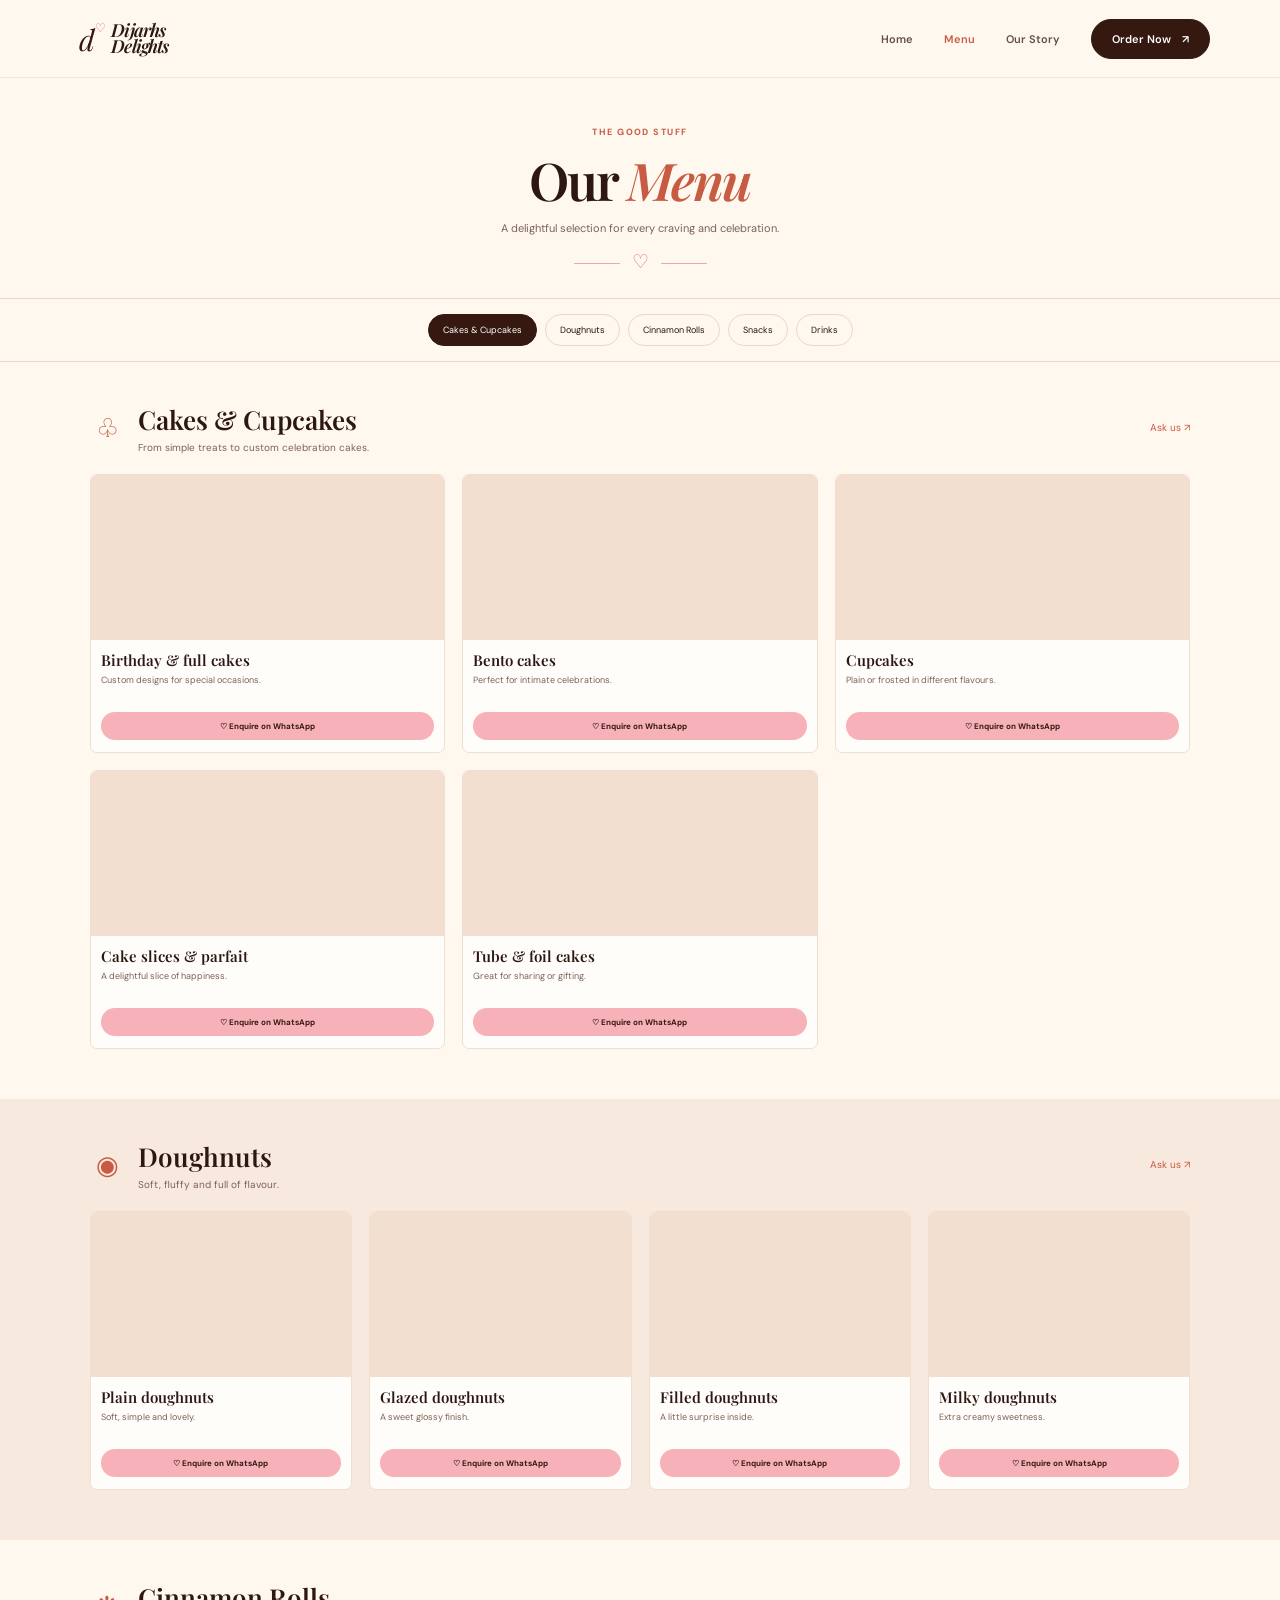
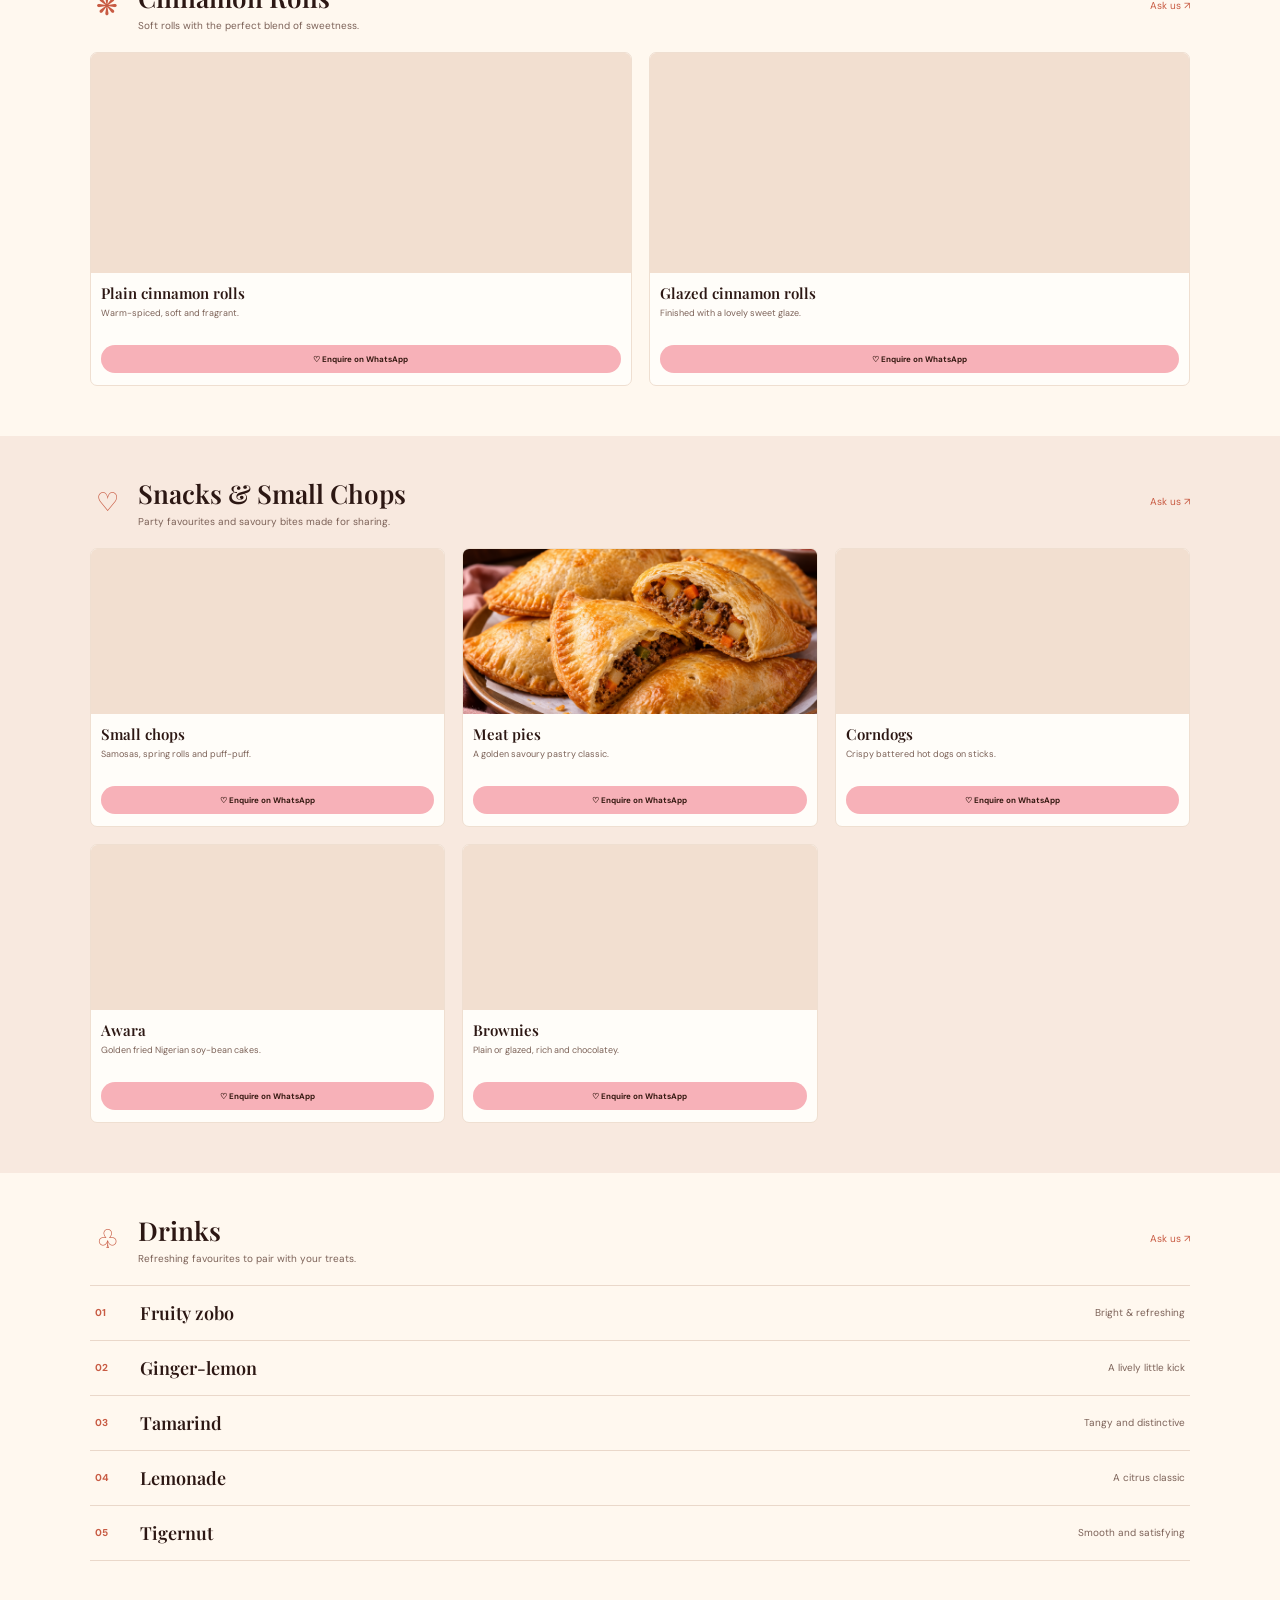
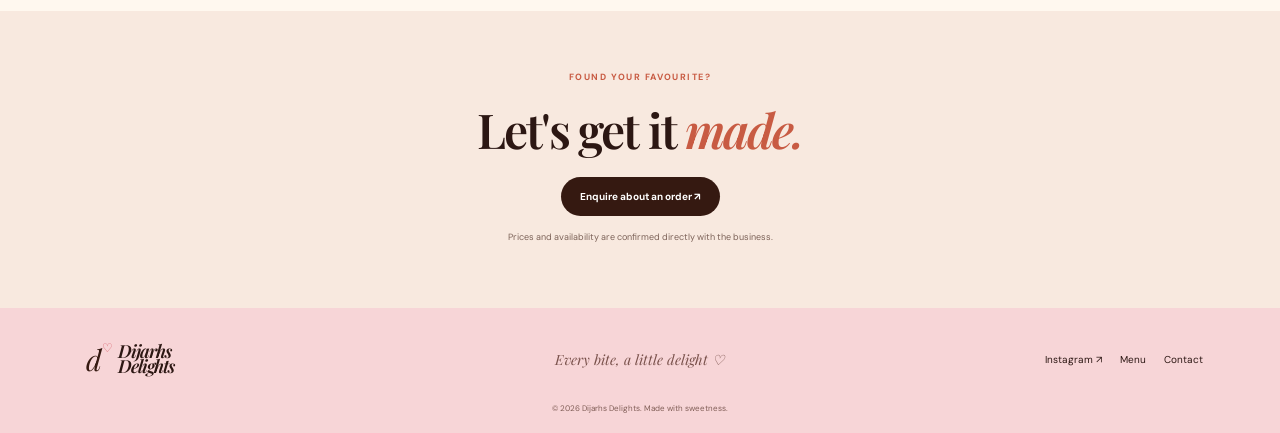
==== menu.html @ 24a091eb "Add files via upload" ====
<!doctype html><html lang="en"><head><title>Our Menu — Dijarhs Delights</title><meta charset="utf-8"><meta name="viewport" content="width=device-width,initial-scale=1">
<meta name="theme-color" content="#2c1713">
<meta name="description" content="Cakes, doughnuts, cinnamon rolls, small chops and refreshing drinks from Dijarhs Delights. Made for your little celebrations and everyday cravings.">
<link rel="preconnect" href="https://fonts.googleapis.com"><link rel="preconnect" href="https://fonts.gstatic.com" crossorigin>
<link href="https://fonts.googleapis.com/css2?family=DM+Sans:wght@400;500;600;700&family=Playfair+Display:ital,wght@0,600;0,700;1,600;1,700&family=Allura&display=swap" rel="stylesheet">
<link rel="stylesheet" href="styles.css"></head><body data-current="menu">
<header class="site-header">
<a class="brand" href="index.html" aria-label="Dijarhs Delights home"><span class="brand-icon">d<span>♡</span></span><span class="brand-name">Dijarhs<br><i>Delights</i></span></a>
<button class="menu-toggle" aria-label="Toggle navigation" aria-expanded="false">☰</button>
<nav class="nav"><a href="index.html" data-page="home">Home</a><a href="menu.html" data-page="menu">Menu</a><a href="story.html" data-page="story">Our Story</a><a class="nav-cta" href="https://wa.me/2347037272326?text=Hi%20Dijarhs%20Delights%21%20I%20would%20like%20to%20place%20an%20order.%20Please%20share%20the%20menu%20and%20prices." target="_blank" rel="noreferrer">Order Now <span>↗</span></a></nav>
</header><main><section class="page-intro"><p class="eyebrow dark">THE GOOD STUFF</p><h1>Our <em>Menu</em></h1><p>A delightful selection for every craving and celebration.</p><span class="heart-rule">♡</span></section>
<nav class="category-nav"><a class="selected" href="#cakes">Cakes & Cupcakes</a><a href="#doughnuts">Doughnuts</a><a href="#rolls">Cinnamon Rolls</a><a href="#snacks">Snacks</a><a href="#drinks">Drinks</a></nav>
<section class="menu-section section"><div class="menu-title"><span class="menu-icon">♧</span><div><h2 id="cakes">Cakes & Cupcakes</h2><p>From simple treats to custom celebration cakes.</p></div><a href="story.html#contact">Ask us ↗</a></div><div class="menu-grid">
<article class="menu-card"><div class="menu-img" style="background-image:url('https://images.unsplash.com/photo-1578985545062-69928b1d9587?auto=format&fit=crop&w=900&q=85')"></div><h3>Birthday & full cakes</h3><p>Custom designs for special occasions.</p><a class="mini-order" href="https://wa.me/2347037272326?text=Hi%20Dijarhs%20Delights%21%20I%27d%20like%20to%20enquire%20about%20Birthday%20%26%20full%20cakes.%20Please%20share%20the%20available%20options%20and%20prices." target="_blank" rel="noreferrer">♡ Enquire on WhatsApp</a></article><article class="menu-card"><div class="menu-img" style="background-image:url('https://images.unsplash.com/photo-1535141192574-5d4897c12636?auto=format&fit=crop&w=900&q=85')"></div><h3>Bento cakes</h3><p>Perfect for intimate celebrations.</p><a class="mini-order" href="https://wa.me/2347037272326?text=Hi%20Dijarhs%20Delights%21%20I%27d%20like%20to%20enquire%20about%20Bento%20cakes.%20Please%20share%20the%20available%20options%20and%20prices." target="_blank" rel="noreferrer">♡ Enquire on WhatsApp</a></article><article class="menu-card"><div class="menu-img" style="background-image:url('https://images.unsplash.com/photo-1486427944299-d1955d23e34d?auto=format&fit=crop&w=900&q=85')"></div><h3>Cupcakes</h3><p>Plain or frosted in different flavours.</p><a class="mini-order" href="https://wa.me/2347037272326?text=Hi%20Dijarhs%20Delights%21%20I%27d%20like%20to%20enquire%20about%20Cupcakes.%20Please%20share%20the%20available%20options%20and%20prices." target="_blank" rel="noreferrer">♡ Enquire on WhatsApp</a></article><article class="menu-card"><div class="menu-img" style="background-image:url('https://images.unsplash.com/photo-1488477181946-6428a0291777?auto=format&fit=crop&w=900&q=85')"></div><h3>Cake slices & parfait</h3><p>A delightful slice of happiness.</p><a class="mini-order" href="https://wa.me/2347037272326?text=Hi%20Dijarhs%20Delights%21%20I%27d%20like%20to%20enquire%20about%20Cake%20slices%20%26%20parfait.%20Please%20share%20the%20available%20options%20and%20prices." target="_blank" rel="noreferrer">♡ Enquire on WhatsApp</a></article><article class="menu-card"><div class="menu-img" style="background-image:url('https://images.unsplash.com/photo-1578985545062-69928b1d9587?auto=format&fit=crop&w=900&q=85')"></div><h3>Tube & foil cakes</h3><p>Great for sharing or gifting.</p><a class="mini-order" href="https://wa.me/2347037272326?text=Hi%20Dijarhs%20Delights%21%20I%27d%20like%20to%20enquire%20about%20Tube%20%26%20foil%20cakes.%20Please%20share%20the%20available%20options%20and%20prices." target="_blank" rel="noreferrer">♡ Enquire on WhatsApp</a></article>
</div></section>
<section class="menu-section section tinted" id="doughnuts"><div class="menu-title"><span class="menu-icon">◉</span><div><h2>Doughnuts</h2><p>Soft, fluffy and full of flavour.</p></div><a href="story.html#contact">Ask us ↗</a></div><div class="menu-grid four">
<article class="menu-card"><div class="menu-img" style="background-image:url('https://images.unsplash.com/photo-1551024506-0bc0e1e8d1b6?auto=format&fit=crop&w=900&q=85')"></div><h3>Plain doughnuts</h3><p>Soft, simple and lovely.</p><a class="mini-order" href="https://wa.me/2347037272326?text=Hi%20Dijarhs%20Delights%21%20I%27d%20like%20to%20enquire%20about%20Plain%20doughnuts.%20Please%20share%20the%20available%20options%20and%20prices." target="_blank" rel="noreferrer">♡ Enquire on WhatsApp</a></article><article class="menu-card"><div class="menu-img" style="background-image:url('https://images.unsplash.com/photo-1551024506-0bc0e1e8d1b6?auto=format&fit=crop&w=900&q=85')"></div><h3>Glazed doughnuts</h3><p>A sweet glossy finish.</p><a class="mini-order" href="https://wa.me/2347037272326?text=Hi%20Dijarhs%20Delights%21%20I%27d%20like%20to%20enquire%20about%20Glazed%20doughnuts.%20Please%20share%20the%20available%20options%20and%20prices." target="_blank" rel="noreferrer">♡ Enquire on WhatsApp</a></article><article class="menu-card"><div class="menu-img" style="background-image:url('https://images.unsplash.com/photo-1551024506-0bc0e1e8d1b6?auto=format&fit=crop&w=900&q=85')"></div><h3>Filled doughnuts</h3><p>A little surprise inside.</p><a class="mini-order" href="https://wa.me/2347037272326?text=Hi%20Dijarhs%20Delights%21%20I%27d%20like%20to%20enquire%20about%20Filled%20doughnuts.%20Please%20share%20the%20available%20options%20and%20prices." target="_blank" rel="noreferrer">♡ Enquire on WhatsApp</a></article><article class="menu-card"><div class="menu-img" style="background-image:url('https://images.unsplash.com/photo-1551024506-0bc0e1e8d1b6?auto=format&fit=crop&w=900&q=85')"></div><h3>Milky doughnuts</h3><p>Extra creamy sweetness.</p><a class="mini-order" href="https://wa.me/2347037272326?text=Hi%20Dijarhs%20Delights%21%20I%27d%20like%20to%20enquire%20about%20Milky%20doughnuts.%20Please%20share%20the%20available%20options%20and%20prices." target="_blank" rel="noreferrer">♡ Enquire on WhatsApp</a></article>
</div></section>
<section class="menu-section section" id="rolls"><div class="menu-title"><span class="menu-icon">❋</span><div><h2>Cinnamon Rolls</h2><p>Soft rolls with the perfect blend of sweetness.</p></div><a href="story.html#contact">Ask us ↗</a></div><div class="menu-grid two">
<article class="menu-card"><div class="menu-img wide" style="background-image:url('https://images.unsplash.com/photo-1509365465985-25d11c17e812?auto=format&fit=crop&w=900&q=85')"></div><h3>Plain cinnamon rolls</h3><p>Warm-spiced, soft and fragrant.</p><a class="mini-order" href="https://wa.me/2347037272326?text=Hi%20Dijarhs%20Delights%21%20I%27d%20like%20to%20enquire%20about%20Plain%20cinnamon%20rolls.%20Please%20share%20the%20available%20options%20and%20prices." target="_blank" rel="noreferrer">♡ Enquire on WhatsApp</a></article><article class="menu-card"><div class="menu-img wide" style="background-image:url('https://images.unsplash.com/photo-1509365465985-25d11c17e812?auto=format&fit=crop&w=900&q=85')"></div><h3>Glazed cinnamon rolls</h3><p>Finished with a lovely sweet glaze.</p><a class="mini-order" href="https://wa.me/2347037272326?text=Hi%20Dijarhs%20Delights%21%20I%27d%20like%20to%20enquire%20about%20Glazed%20cinnamon%20rolls.%20Please%20share%20the%20available%20options%20and%20prices." target="_blank" rel="noreferrer">♡ Enquire on WhatsApp</a></article>
</div></section>
<section class="menu-section section tinted" id="snacks"><div class="menu-title"><span class="menu-icon">♡</span><div><h2>Snacks & Small Chops</h2><p>Party favourites and savoury bites made for sharing.</p></div><a href="story.html#contact">Ask us ↗</a></div><div class="menu-grid">
<article class="menu-card"><div class="menu-img" style="background-image:url('https://images.unsplash.com/photo-1601050690597-df0568f70950?auto=format&fit=crop&w=900&q=85')"></div><h3>Small chops</h3><p>Samosas, spring rolls and puff-puff.</p><a class="mini-order" href="https://wa.me/2347037272326?text=Hi%20Dijarhs%20Delights%21%20I%27d%20like%20to%20enquire%20about%20Small%20chops.%20Please%20share%20the%20available%20options%20and%20prices." target="_blank" rel="noreferrer">♡ Enquire on WhatsApp</a></article><article class="menu-card"><div class="menu-img meat-pie-img" role="img" aria-label="Golden Nigerian-style meat pies with flaky pastry and savoury filling"></div><h3>Meat pies</h3><p>A golden savoury pastry classic.</p><a class="mini-order" href="https://wa.me/2347037272326?text=Hi%20Dijarhs%20Delights%21%20I%27d%20like%20to%20enquire%20about%20Meat%20pies.%20Please%20share%20the%20available%20options%20and%20prices." target="_blank" rel="noreferrer">♡ Enquire on WhatsApp</a></article><article class="menu-card"><div class="menu-img" style="background-image:url('https://thumb.wikimedia.org/wikipedia/commons/thumb/b/b9/Korean_corn_dog_on_stick.jpg/1280px-Korean_corn_dog_on_stick.jpg')"></div><h3>Corndogs</h3><p>Crispy battered hot dogs on sticks.</p><a class="mini-order" href="https://wa.me/2347037272326?text=Hi%20Dijarhs%20Delights%21%20I%27d%20like%20to%20enquire%20about%20Corndogs.%20Please%20share%20the%20available%20options%20and%20prices." target="_blank" rel="noreferrer">♡ Enquire on WhatsApp</a></article><article class="menu-card"><div class="menu-img" style="background-image:url('https://upload.wikimedia.org/wikipedia/commons/b/b5/Awara_%28Soybeans_Cake%29.jpg')"></div><h3>Awara</h3><p>Golden fried Nigerian soy-bean cakes.</p><a class="mini-order" href="https://wa.me/2347037272326?text=Hi%20Dijarhs%20Delights%21%20I%27d%20like%20to%20enquire%20about%20Awara.%20Please%20share%20the%20available%20options%20and%20prices." target="_blank" rel="noreferrer">♡ Enquire on WhatsApp</a></article><article class="menu-card"><div class="menu-img" style="background-image:url('https://images.unsplash.com/photo-1606313564200-e75d5e30476c?auto=format&fit=crop&w=900&q=85')"></div><h3>Brownies</h3><p>Plain or glazed, rich and chocolatey.</p><a class="mini-order" href="https://wa.me/2347037272326?text=Hi%20Dijarhs%20Delights%21%20I%27d%20like%20to%20enquire%20about%20Brownies.%20Please%20share%20the%20available%20options%20and%20prices." target="_blank" rel="noreferrer">♡ Enquire on WhatsApp</a></article>
</div></section>
<section class="menu-section section" id="drinks"><div class="menu-title"><span class="menu-icon">♧</span><div><h2>Drinks</h2><p>Refreshing favourites to pair with your treats.</p></div><a href="story.html#contact">Ask us ↗</a></div><div class="drink-menu"><div><b>01</b><strong>Fruity zobo</strong><span>Bright & refreshing</span></div><div><b>02</b><strong>Ginger-lemon</strong><span>A lively little kick</span></div><div><b>03</b><strong>Tamarind</strong><span>Tangy and distinctive</span></div><div><b>04</b><strong>Lemonade</strong><span>A citrus classic</span></div><div><b>05</b><strong>Tigernut</strong><span>Smooth and satisfying</span></div></div></section>
<section class="bottom-cta tinted"><p class="eyebrow dark">FOUND YOUR FAVOURITE?</p><h2>Let's get it <em>made.</em></h2><a class="button button-dark" href="https://wa.me/2347037272326?text=Hi%20Dijarhs%20Delights%21%20I%20would%20like%20to%20enquire%20about%20placing%20an%20order." target="_blank" rel="noreferrer">Enquire about an order ↗</a><small>Prices and availability are confirmed directly with the business.</small></section></main><footer class="footer">
<a class="brand" href="index.html"><span class="brand-icon">d<span>♡</span></span><span class="brand-name">Dijarhs<br><i>Delights</i></span></a>
<p>Every bite, a little delight ♡</p>
<div class="footer-links"><a href="https://www.instagram.com/dijarhs_delights/" target="_blank" rel="noreferrer">Instagram ↗</a><a href="menu.html">Menu</a><a href="story.html#contact">Contact</a></div>
<small>© <span data-year></span> Dijarhs Delights. Made with sweetness.</small>
</footer><script src="script.js"></script></body></html>
---- styles.css ----
:root{--cream:#fff8ef;--paper:#fffdf9;--ink:#2c1713;--brown:#351911;--pink:#f2a5b2;--rose:#f9d9d8;--orange:#c85b43;--line:#ead8ca;--muted:#7c6258;--serif:"Playfair Display",Georgia,serif;--sans:"DM Sans",Arial,sans-serif;--script:"Allura",cursive}
*{box-sizing:border-box}html{scroll-behavior:smooth;scroll-padding-top:95px}body{margin:0;background:var(--cream);color:var(--ink);font-family:var(--sans);-webkit-font-smoothing:antialiased}a{color:inherit;text-decoration:none}button{font:inherit}.site-header{height:78px;padding:0 5.5%;display:flex;align-items:center;justify-content:space-between;background:rgba(255,248,239,.96);border-bottom:1px solid rgba(53,25,17,.08);position:sticky;top:0;z-index:30;backdrop-filter:blur(14px)}.brand{display:flex;align-items:center;gap:7px}.brand-icon{width:34px;height:38px;display:grid;place-items:center;font:italic 29px var(--serif);position:relative;color:var(--brown)}.brand-icon span{position:absolute;font:12px var(--sans);color:#d75e69;right:-2px;top:0}.brand-name{font:italic 600 18px/.85 var(--serif);letter-spacing:-.05em}.brand-name i{font-weight:600}.nav{display:flex;align-items:center;gap:31px;font-size:11px;font-weight:600}.nav>a:not(.nav-cta){opacity:.75}.nav>a.active,.nav>a:hover{opacity:1;color:var(--orange)}.nav-cta{border:1px solid var(--brown);background:var(--brown);color:white;border-radius:28px;padding:12px 20px}.nav-cta span{padding-left:8px}.menu-toggle{display:none;border:0;background:none;font-size:22px;color:var(--brown)}
.hero{background:var(--brown);color:var(--cream);min-height:550px;display:grid;grid-template-columns:.86fr 1.14fr;overflow:hidden;padding:65px 7% 55px;position:relative}.hero:before{content:"";position:absolute;inset:0;background:radial-gradient(ellipse at 80% 55%,rgba(202,107,64,.23),transparent 55%),linear-gradient(90deg,rgba(29,13,10,.3),transparent 80%);pointer-events:none}.hero-copy{position:relative;z-index:2;align-self:center}.eyebrow{font-size:9px;font-weight:700;letter-spacing:.16em;margin:0 0 20px}.eyebrow b{color:var(--pink);padding:0 5px}.hero h1{font:600 clamp(53px,6vw,78px)/.98 var(--serif);letter-spacing:-.055em;margin:0 0 20px}.hero h1 em{font:normal clamp(63px,7vw,92px)/.9 var(--script);color:var(--pink);letter-spacing:-.02em}.hero-intro{max-width:340px;font-size:12px;line-height:1.8;color:#f0ded3}.hero-actions{display:flex;flex-wrap:wrap;gap:10px;margin-top:24px}.button{display:inline-flex;align-items:center;justify-content:center;gap:10px;border-radius:28px;padding:13px 19px;font-size:10px;font-weight:700;transition:transform .2s,filter .2s}.button:hover{transform:translateY(-2px);filter:brightness(1.04)}.button-pink{background:var(--pink);color:var(--brown)}.button-outline{border:1px solid rgba(255,248,239,.75);color:var(--cream)}.button-dark{background:var(--brown);color:white}.hero-doodle{margin-top:30px;color:var(--pink);font-size:25px;letter-spacing:18px}.hero-doodle span{font-size:18px}.hero-visual{position:relative;min-height:440px;align-self:stretch}.hero-photo{position:absolute;inset:-12px -3% -20px 0;background-image:linear-gradient(0deg,rgba(30,13,9,.12),transparent 35%),url("https://images.unsplash.com/photo-1578985545062-69928b1d9587?auto=format&fit=crop&w=1400&q=88");background-position:center;background-size:cover;border-radius:48% 48% 5px 5px;box-shadow:0 15px 45px #1a0c09aa}.photo-note{position:absolute;bottom:7px;right:2%;font-size:9px;letter-spacing:.14em;background:var(--cream);color:var(--brown);padding:12px 16px;transform:rotate(-3deg)}.photo-note b{color:var(--orange)}.hero-spark{position:absolute;right:1%;top:5%;font-size:45px;color:var(--pink)}
.promise{display:grid;grid-template-columns:repeat(4,1fr);gap:15px;padding:27px 7%;background:#fffaf3;border-bottom:1px solid var(--line)}.promise div{display:flex;flex-direction:column;align-items:center;gap:8px;text-align:center}.promise span{font-size:24px;color:var(--orange)}.promise strong{font-size:9px;font-weight:600}
.section{padding:75px 7%}.section-heading{text-align:center;margin-bottom:28px}.eyebrow.dark{color:var(--orange)}.section-heading h2,.page-intro h1,.bottom-cta h2{font:600 clamp(34px,4vw,48px)/1.1 var(--serif);letter-spacing:-.04em;margin:0 0 9px}.section-heading h2 em,.page-intro h1 em,.bottom-cta h2 em{color:var(--orange)}.section-heading>p:not(.eyebrow),.page-intro>p:not(.eyebrow){font-size:11px;color:var(--muted);line-height:1.7}.heart-rule{display:block;color:#e46c7c;font-size:19px;margin-top:10px;position:relative}.heart-rule:before,.heart-rule:after{content:"";display:inline-block;width:46px;height:1px;background:var(--pink);vertical-align:middle;margin:0 12px}.signature-grid{display:grid;grid-template-columns:repeat(5,minmax(0,1fr));gap:13px}.signature-card{background:#fffdf8;border:1px solid #efdfd1;border-radius:7px;overflow:hidden;text-align:center;padding-bottom:15px;transition:transform .2s,box-shadow .2s}.signature-card:hover{transform:translateY(-4px);box-shadow:0 10px 25px #59352a13}.product-img{height:160px;background-size:cover;background-position:center}.signature-card h3{font:600 16px var(--serif);margin:12px 7px 5px}.signature-card p{font-size:10px;color:var(--muted);line-height:1.55;margin:0 10px}.centered-button{display:flex;width:max-content;margin:28px auto 0}.memory-band{background:var(--brown);color:var(--cream);text-align:center;padding:47px 20px;position:relative;overflow:hidden}.memory-band:before,.memory-band:after{content:"♡   ✧   ♡";position:absolute;color:#6f4837;font-size:35px;letter-spacing:14px;top:50%;transform:translateY(-50%)}.memory-band:before{left:-5px}.memory-band:after{right:-5px}.memory-band p{font:italic 26px/1.35 var(--serif);margin:0}.memory-band p em{color:var(--pink)}.band-doodle{display:none}.band-small{display:block;font-size:8px;letter-spacing:.2em;color:var(--pink);margin-top:18px}.bottom-cta{text-align:center;padding:60px 20px 65px}.bottom-cta .button{margin-top:12px}.bottom-cta small{display:block;color:var(--muted);font-size:9px;margin-top:15px}.tinted{background:#f8e9df}.footer{background:#f7d5d7;padding:28px 6% 20px;display:grid;grid-template-columns:1fr 1fr 1fr;align-items:center;gap:15px}.footer>p{text-align:center;font:italic 14px var(--serif);color:#79514b}.footer-links{display:flex;justify-content:flex-end;gap:18px;font-size:10px}.footer small{grid-column:1/-1;text-align:center;font-size:8px;color:#805e57;margin-top:5px}
.page-intro{text-align:center;padding:48px 20px 24px}.page-intro h1{font-size:52px}.page-intro .eyebrow{margin-bottom:13px}.category-nav{display:flex;justify-content:center;flex-wrap:wrap;gap:8px;padding:15px 5%;position:sticky;top:78px;z-index:15;background:rgba(255,248,239,.96);border-top:1px solid var(--line);border-bottom:1px solid var(--line)}.category-nav a{border:1px solid var(--line);border-radius:25px;padding:9px 14px;font-size:9px}.category-nav a:hover,.category-nav a.selected{background:var(--brown);border-color:var(--brown);color:white}.menu-section{padding-top:40px;padding-bottom:50px}.menu-title{display:flex;align-items:center;gap:13px;margin-bottom:20px}.menu-icon{font-size:26px;color:var(--orange);width:35px;text-align:center}.menu-title h2{font:600 26px var(--serif);margin:0 0 4px;scroll-margin-top:160px}.menu-title p{font-size:10px;color:var(--muted);margin:0}.menu-title>a{margin-left:auto;font-size:10px;color:var(--orange);white-space:nowrap}.menu-grid{display:grid;grid-template-columns:repeat(3,minmax(0,1fr));gap:17px}.menu-grid.four{grid-template-columns:repeat(4,minmax(0,1fr))}.menu-grid.two{grid-template-columns:repeat(2,minmax(0,1fr))}.menu-card{min-width:0;background:#fffdf9;border:1px solid #efdfd1;border-radius:7px;overflow:hidden;padding-bottom:12px}.menu-img{height:165px;background-size:cover;background-position:center;background-color:#f2dfd0}.menu-img.wide{height:220px}.menu-card h3{font:600 15px var(--serif);margin:10px 10px 4px}.menu-card p{font-size:9px;line-height:1.5;color:var(--muted);margin:0 10px 10px;min-height:28px}.mini-order{display:block;width:calc(100% - 20px);margin:0 10px;background:#f7b1b8;color:var(--brown);border-radius:18px;text-align:center;padding:9px 4px;font-size:8px;font-weight:700}.drink-menu{border-top:1px solid var(--line)}.drink-menu>div{display:grid;grid-template-columns:45px 1fr 1fr;align-items:center;padding:15px 5px;border-bottom:1px solid var(--line)}.drink-menu b{font-size:10px;color:var(--orange)}.drink-menu strong{font:600 18px var(--serif)}.drink-menu span{text-align:right;font-size:10px;color:var(--muted)}
.story-hero{display:grid;grid-template-columns:1fr .8fr;align-items:center;gap:8%;padding-top:55px;padding-bottom:45px}.story-copy h1{font:600 clamp(48px,5vw,64px)/1 var(--serif);margin:0 0 12px;letter-spacing:-.05em}.story-copy h1 em{color:var(--orange)}.story-sub{font:italic 14px var(--serif);color:var(--orange);margin:0 0 5px}.story-copy>p:not(.eyebrow):not(.story-sub):not(.draft-note){font-size:11px;line-height:1.9;color:var(--muted);max-width:480px}.story-copy .heart-rule{margin:8px 0}.draft-note{background:#f8e9df;color:#75584d;padding:10px;font-size:9px;line-height:1.6}.story-photo{height:350px;background-size:cover;background-position:center;border-radius:48% 48% 5px 5px;transform:rotate(2deg);border:7px solid #fffaf4;box-shadow:0 10px 35px #4b25151a}.story-quote{margin:0 8% 50px;background:#f9dedd;border-radius:18px;text-align:center;padding:27px 10%;position:relative}.story-quote p{font:italic 19px/1.6 var(--serif);margin:0 auto;max-width:690px}.story-quote span{display:block;color:#df6978;margin-top:10px}.contact-section{background:var(--brown);color:var(--cream);padding-top:55px;padding-bottom:50px}.contact-heading{text-align:center;max-width:500px;margin:0 auto 30px}.contact-heading h2{font:600 42px/1.05 var(--serif);margin:0 0 13px}.contact-heading h2 em{color:var(--pink)}.contact-heading>p:not(.eyebrow){font-size:11px;line-height:1.7;color:#e4cec1}.contact-cards{display:grid;grid-template-columns:repeat(3,1fr);gap:12px}.contact-cards article{background:#fffaf3;color:var(--brown);border-radius:9px;padding:22px 15px 18px;text-align:center}.contact-icon{display:grid;place-items:center;margin:0 auto 9px;width:39px;height:39px;border-radius:50%;background:#d9f2d9;color:#159b4c;font-size:25px}.contact-icon.instagram{background:#f8d6e7;color:#bd337b}.contact-cards h3{font:600 15px var(--serif);margin:0 0 7px}.contact-cards p{font-size:9px;line-height:1.6;color:var(--muted);min-height:29px}.contact-cards a{display:block;background:#f7b1b8;border-radius:20px;padding:10px;font-size:9px;font-weight:700;margin-top:13px}.contact-note{display:block;text-align:center;color:#cbb2a5;font-size:8px;margin-top:15px}.faq{max-width:850px;margin:auto}.faq details{border:1px solid var(--line);border-radius:6px;margin:8px 0;padding:14px 16px;background:#fffaf4}.faq summary{cursor:pointer;list-style:none;font-size:10px;font-weight:600}.faq summary::-webkit-details-marker{display:none}.faq summary:after{content:"⌄";float:right;color:var(--orange);font-size:15px}.faq details[open] summary:after{content:"⌃"}.faq details p{font-size:10px;line-height:1.7;color:var(--muted);margin-bottom:0}
@media(max-width:850px){.site-header{height:70px;padding:0 5%}.menu-toggle{display:block}.nav{display:none;position:absolute;top:69px;left:0;right:0;background:var(--cream);padding:12px 5% 20px;flex-direction:column;align-items:stretch;gap:0;border-bottom:1px solid var(--line)}.nav.open{display:flex}.nav a{padding:13px 0}.nav .nav-cta{text-align:center;padding:13px;margin-top:5px}.hero{grid-template-columns:1fr;padding:42px 7% 32px}.hero-copy{max-width:600px}.hero h1{font-size:70px}.hero-visual{min-height:400px;margin:20px 4% 0}.hero-photo{inset:0 3% 0 3%}.promise{padding:22px 5%;gap:8px}.promise strong{font-size:8px}.signature-grid{grid-template-columns:repeat(3,minmax(0,1fr))}.product-img{height:150px}.section{padding:58px 6%}.category-nav{top:70px;justify-content:flex-start;flex-wrap:nowrap;overflow-x:auto}.category-nav a{white-space:nowrap}.menu-grid,.menu-grid.four{grid-template-columns:repeat(2,minmax(0,1fr))}.menu-img{height:210px}.menu-title h2{font-size:24px}.story-hero{grid-template-columns:1fr 0.75fr;gap:5%}.story-photo{height:290px}.footer{padding-left:5%;padding-right:5%}}
@media(max-width:540px){.brand-name{font-size:16px}.hero{padding:35px 6% 28px}.hero h1{font-size:60px}.hero h1 em{font-size:73px}.hero-intro{font-size:11px}.hero-visual{min-height:330px;margin:15px 1% 0}.hero-photo{border-radius:45% 45% 4px 4px}.promise{grid-template-columns:repeat(2,1fr);row-gap:20px;padding:22px 8%}.section{padding:48px 5%}.section-heading h2,.bottom-cta h2{font-size:35px}.signature-grid{grid-template-columns:repeat(2,minmax(0,1fr));gap:10px}.signature-card:last-child{grid-column:1/-1;max-width:calc(50% - 5px);justify-self:center}.product-img{height:145px}.signature-card h3{font-size:14px}.memory-band p{font-size:22px}.memory-band:before,.memory-band:after{font-size:20px;letter-spacing:4px}.footer{grid-template-columns:1fr 1fr;gap:10px}.footer>p{display:none}.footer-links{gap:10px;flex-wrap:wrap;font-size:9px}.page-intro{padding:38px 15px 20px}.page-intro h1{font-size:45px}.category-nav{padding:12px 4%;gap:6px}.category-nav a{font-size:8px;padding:9px 11px}.menu-section{padding-top:30px;padding-bottom:35px}.menu-grid,.menu-grid.four,.menu-grid.two{grid-template-columns:repeat(2,minmax(0,1fr));gap:12px}.menu-img{height:145px}.menu-img.wide{height:155px}.menu-card h3{font-size:13px;margin:9px 8px 4px}.menu-card p{font-size:8px;margin:0 8px 8px}.mini-order{width:calc(100% - 16px);margin:0 8px;font-size:7px;padding:8px 2px}.menu-title{gap:7px}.menu-icon{width:25px;font-size:21px}.menu-title h2{font-size:21px}.menu-title p{font-size:8px}.menu-title>a{font-size:8px}.drink-menu>div{grid-template-columns:28px 1fr}.drink-menu strong{font-size:16px}.drink-menu span{grid-column:2;text-align:left;margin-top:4px}.story-hero{grid-template-columns:1fr;padding-top:42px}.story-copy h1{font-size:52px}.story-photo{height:280px;width:85%;justify-self:center;margin-top:10px}.story-quote{margin:0 5% 35px;padding:23px 7%}.story-quote p{font-size:16px}.contact-heading h2{font-size:36px}.contact-cards{grid-template-columns:1fr}.contact-cards article{padding:20px}.contact-cards p{min-height:0}.faq{padding-top:45px;padding-bottom:45px}.faq summary{line-height:1.5}.footer small{margin-top:8px}}


.product-img[style*="donuts"],.menu-img[style*="donuts"]{background-image:url('https://images.unsplash.com/photo-1551024506-0bc0e1e8d1b6?auto=format&fit=crop&w=900&q=85')}
.product-img[style*="cupcakes"],.menu-img[style*="cupcakes"]{background-image:url('https://images.unsplash.com/photo-1486427944299-d1955d23e34d?auto=format&fit=crop&w=900&q=85')}

/* Dedicated locally bundled meat pie image */
.menu-img.meat-pie-img{background-image:url('assets/meat-pie.png');background-position:center;background-size:cover}
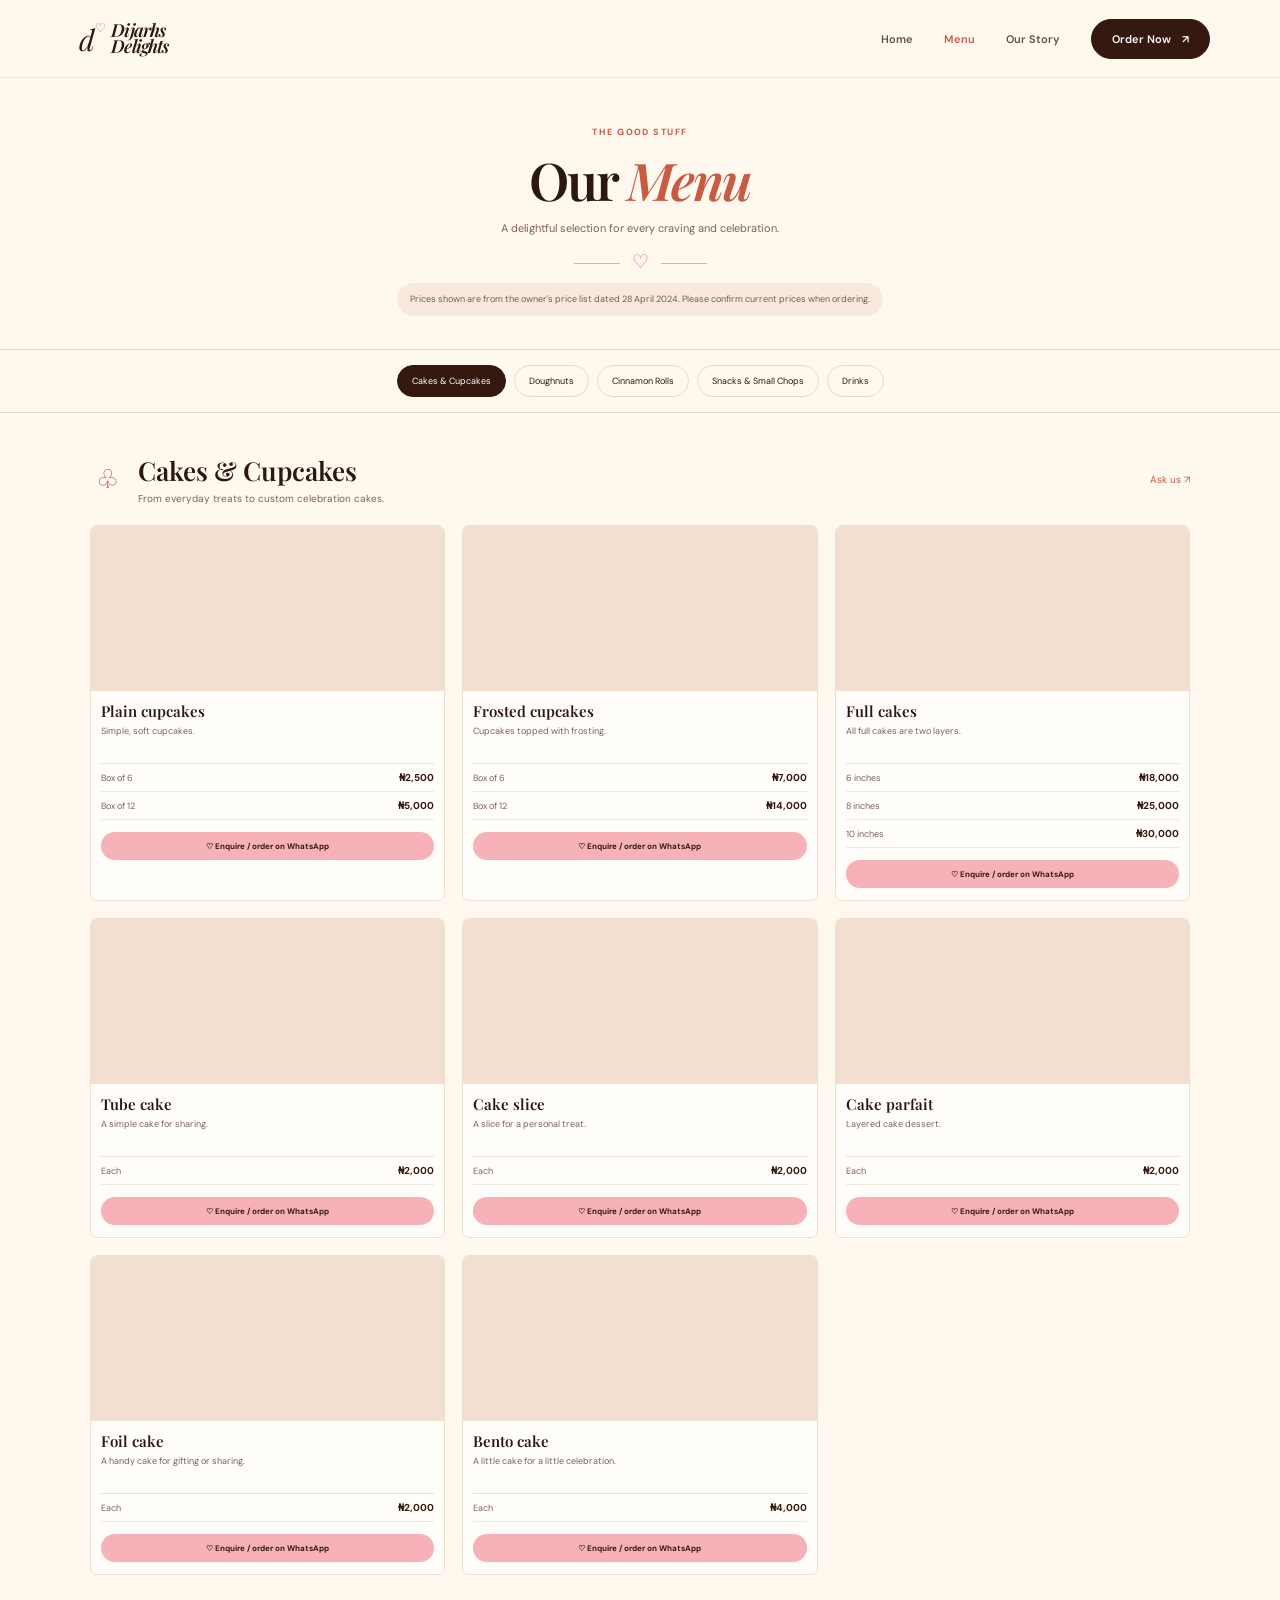
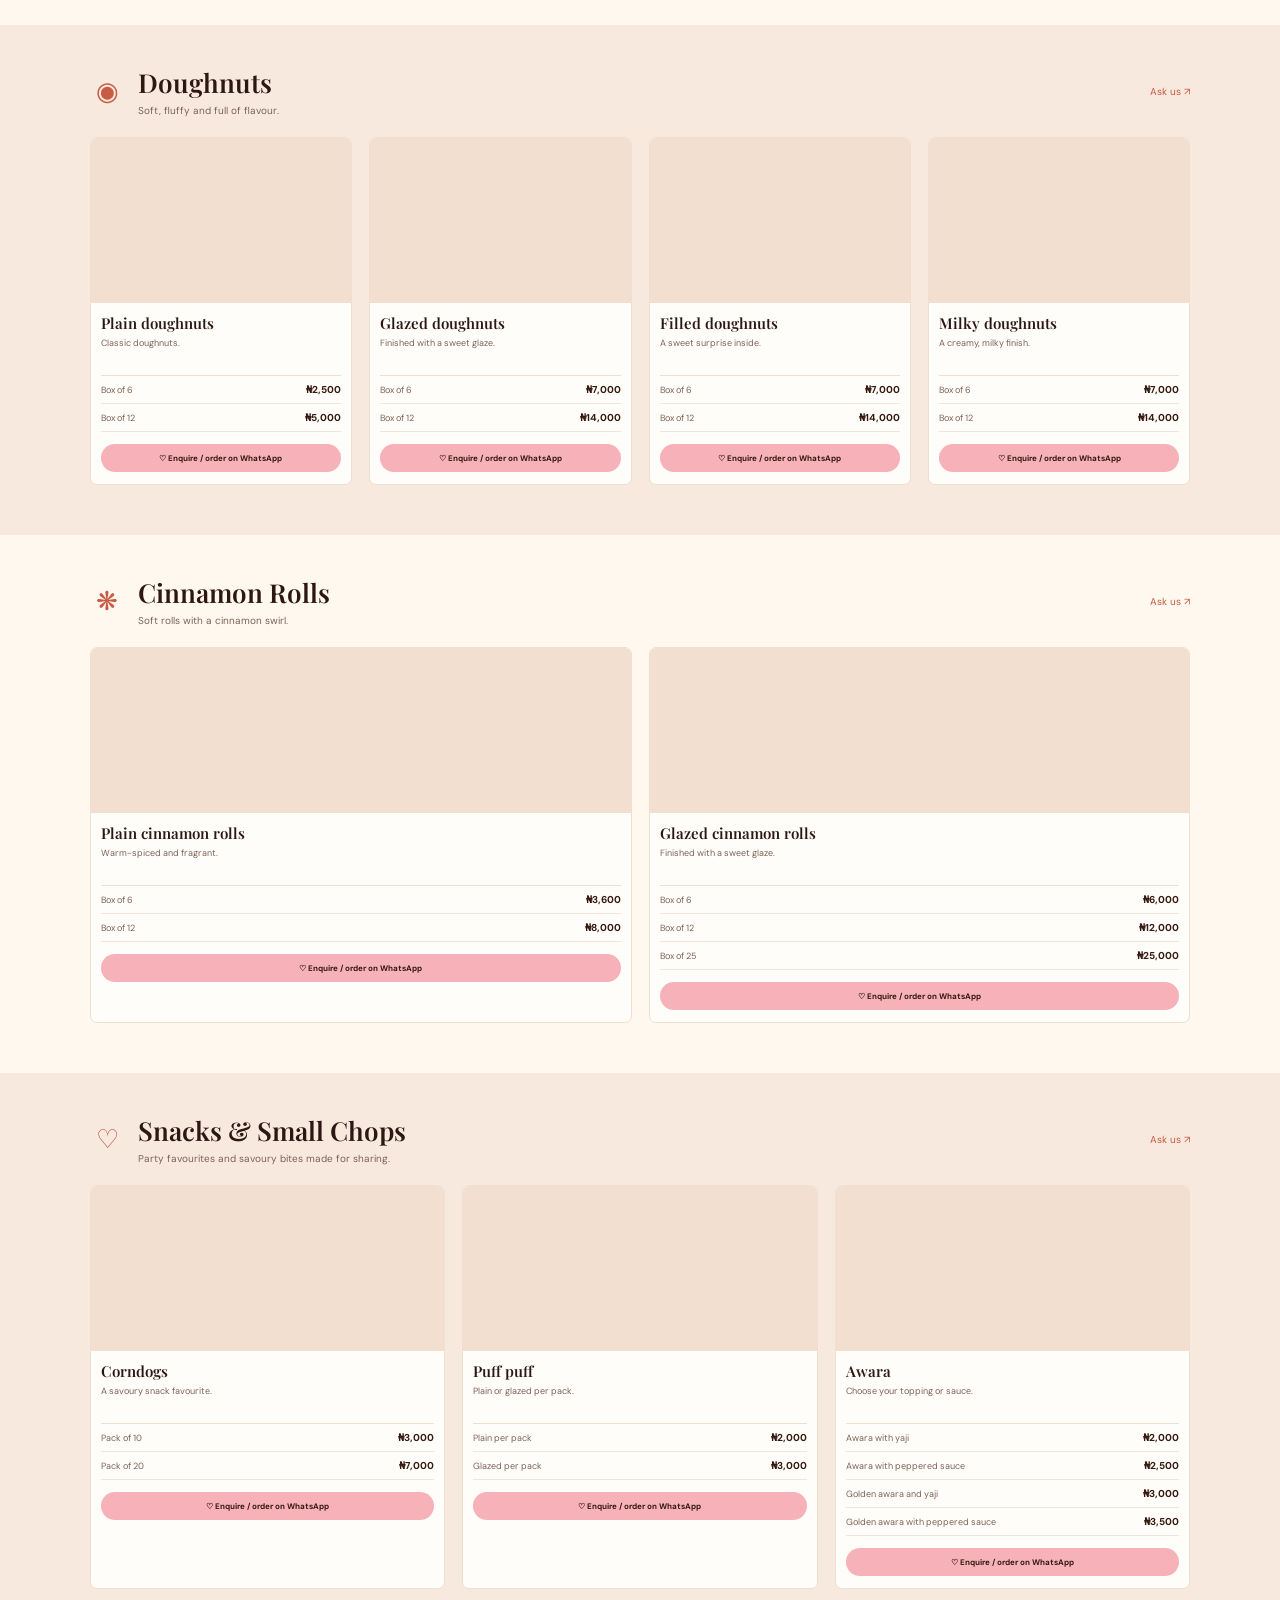
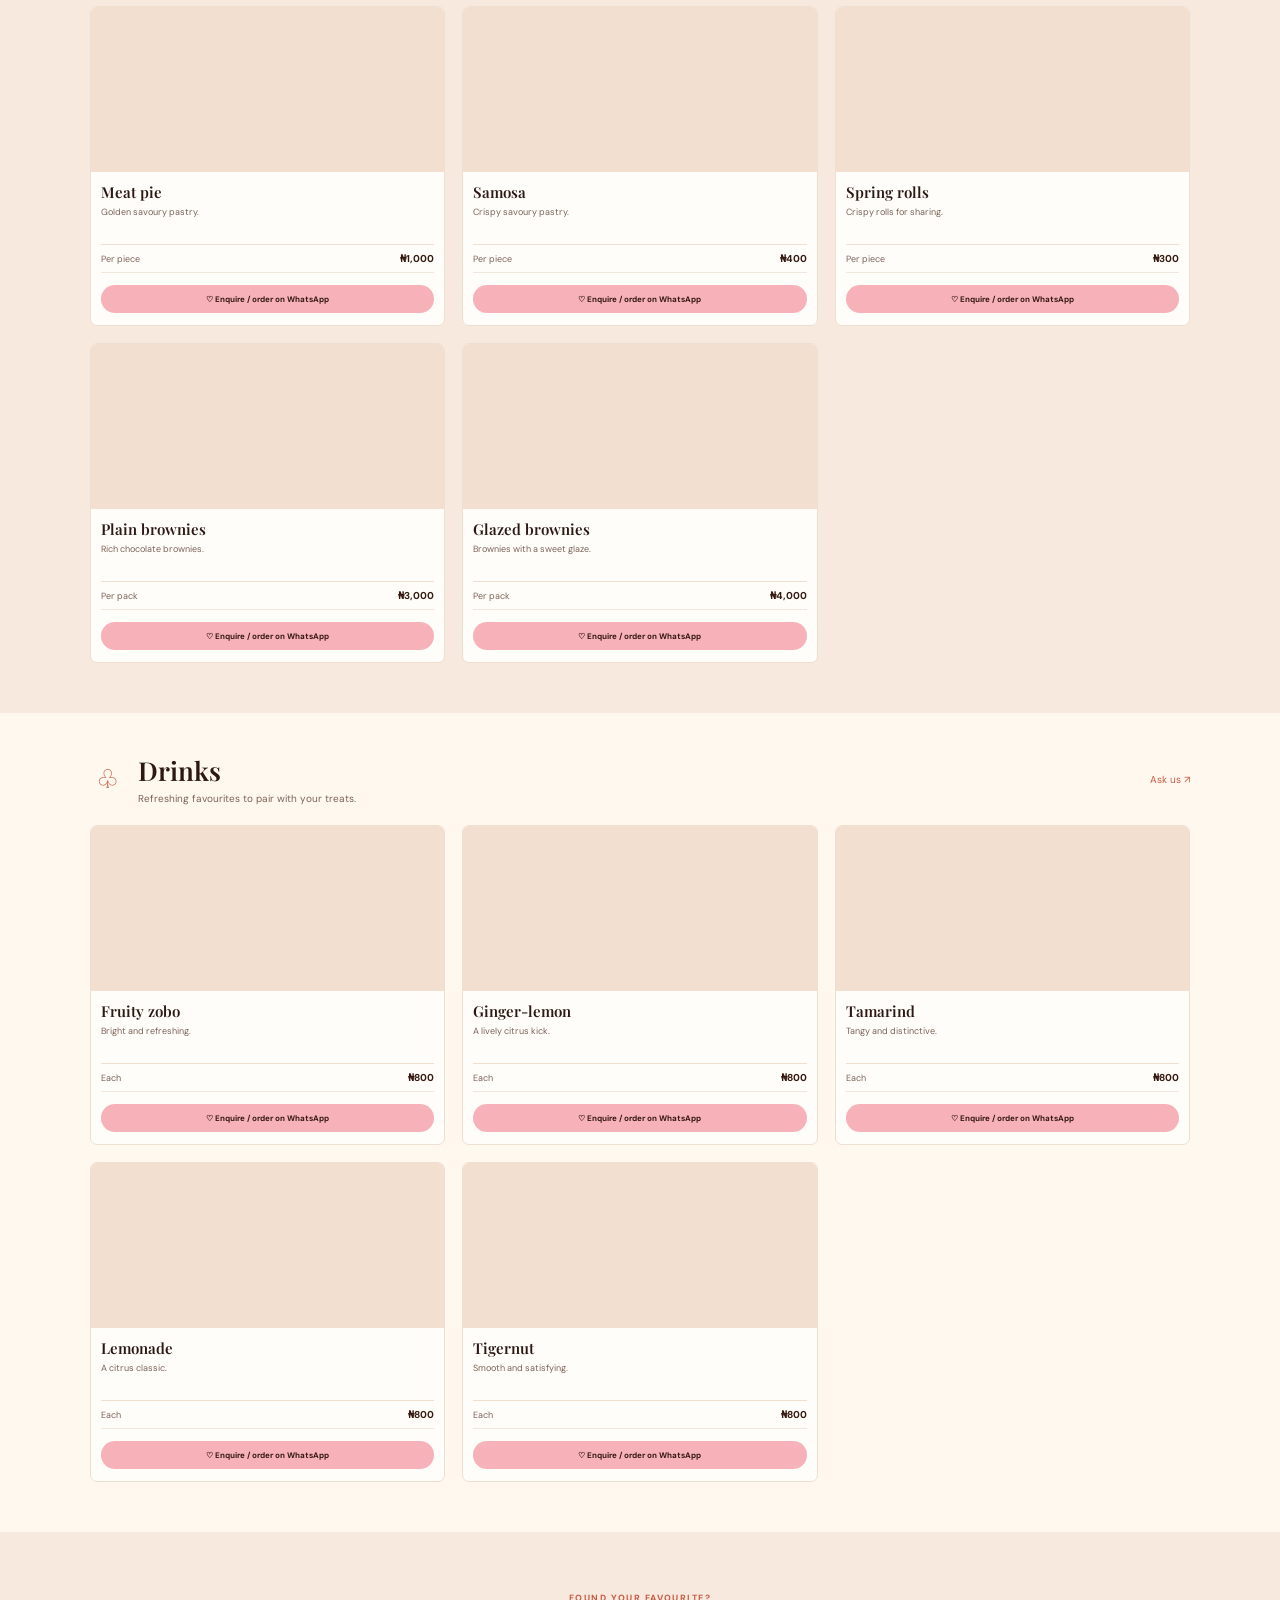
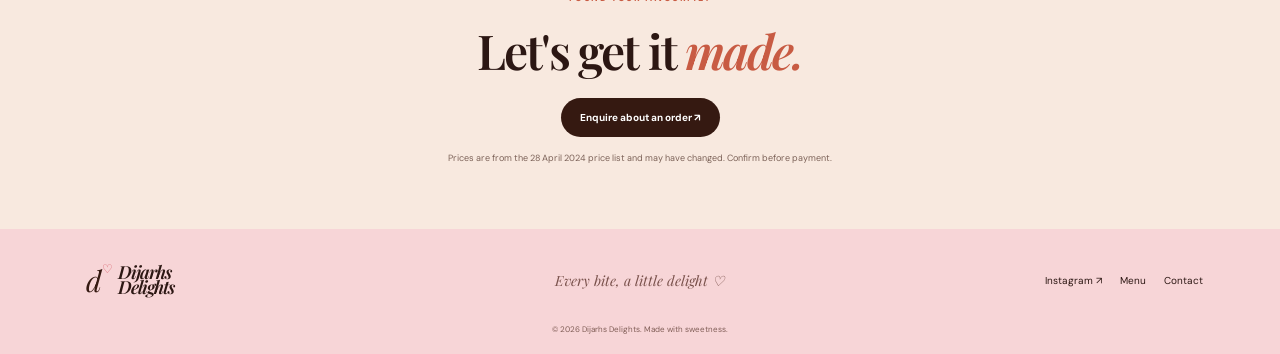
==== commit eca7eb7e: "Add files via upload" ====
--- a/menu.html
+++ b/menu.html
@@ -7,23 +7,184 @@
 <header class="site-header">
 <a class="brand" href="index.html" aria-label="Dijarhs Delights home"><span class="brand-icon">d<span>♡</span></span><span class="brand-name">Dijarhs<br><i>Delights</i></span></a>
 <button class="menu-toggle" aria-label="Toggle navigation" aria-expanded="false">☰</button>
-<nav class="nav"><a href="index.html" data-page="home">Home</a><a href="menu.html" data-page="menu">Menu</a><a href="story.html" data-page="story">Our Story</a><a class="nav-cta" href="https://wa.me/2347037272326?text=Hi%20Dijarhs%20Delights%21%20I%20would%20like%20to%20place%20an%20order.%20Please%20share%20the%20menu%20and%20prices." target="_blank" rel="noreferrer">Order Now <span>↗</span></a></nav>
-</header><main><section class="page-intro"><p class="eyebrow dark">THE GOOD STUFF</p><h1>Our <em>Menu</em></h1><p>A delightful selection for every craving and celebration.</p><span class="heart-rule">♡</span></section>
-<nav class="category-nav"><a class="selected" href="#cakes">Cakes & Cupcakes</a><a href="#doughnuts">Doughnuts</a><a href="#rolls">Cinnamon Rolls</a><a href="#snacks">Snacks</a><a href="#drinks">Drinks</a></nav>
-<section class="menu-section section"><div class="menu-title"><span class="menu-icon">♧</span><div><h2 id="cakes">Cakes & Cupcakes</h2><p>From simple treats to custom celebration cakes.</p></div><a href="story.html#contact">Ask us ↗</a></div><div class="menu-grid">
-<article class="menu-card"><div class="menu-img" style="background-image:url('https://images.unsplash.com/photo-1578985545062-69928b1d9587?auto=format&fit=crop&w=900&q=85')"></div><h3>Birthday & full cakes</h3><p>Custom designs for special occasions.</p><a class="mini-order" href="https://wa.me/2347037272326?text=Hi%20Dijarhs%20Delights%21%20I%27d%20like%20to%20enquire%20about%20Birthday%20%26%20full%20cakes.%20Please%20share%20the%20available%20options%20and%20prices." target="_blank" rel="noreferrer">♡ Enquire on WhatsApp</a></article><article class="menu-card"><div class="menu-img" style="background-image:url('https://images.unsplash.com/photo-1535141192574-5d4897c12636?auto=format&fit=crop&w=900&q=85')"></div><h3>Bento cakes</h3><p>Perfect for intimate celebrations.</p><a class="mini-order" href="https://wa.me/2347037272326?text=Hi%20Dijarhs%20Delights%21%20I%27d%20like%20to%20enquire%20about%20Bento%20cakes.%20Please%20share%20the%20available%20options%20and%20prices." target="_blank" rel="noreferrer">♡ Enquire on WhatsApp</a></article><article class="menu-card"><div class="menu-img" style="background-image:url('https://images.unsplash.com/photo-1486427944299-d1955d23e34d?auto=format&fit=crop&w=900&q=85')"></div><h3>Cupcakes</h3><p>Plain or frosted in different flavours.</p><a class="mini-order" href="https://wa.me/2347037272326?text=Hi%20Dijarhs%20Delights%21%20I%27d%20like%20to%20enquire%20about%20Cupcakes.%20Please%20share%20the%20available%20options%20and%20prices." target="_blank" rel="noreferrer">♡ Enquire on WhatsApp</a></article><article class="menu-card"><div class="menu-img" style="background-image:url('https://images.unsplash.com/photo-1488477181946-6428a0291777?auto=format&fit=crop&w=900&q=85')"></div><h3>Cake slices & parfait</h3><p>A delightful slice of happiness.</p><a class="mini-order" href="https://wa.me/2347037272326?text=Hi%20Dijarhs%20Delights%21%20I%27d%20like%20to%20enquire%20about%20Cake%20slices%20%26%20parfait.%20Please%20share%20the%20available%20options%20and%20prices." target="_blank" rel="noreferrer">♡ Enquire on WhatsApp</a></article><article class="menu-card"><div class="menu-img" style="background-image:url('https://images.unsplash.com/photo-1578985545062-69928b1d9587?auto=format&fit=crop&w=900&q=85')"></div><h3>Tube & foil cakes</h3><p>Great for sharing or gifting.</p><a class="mini-order" href="https://wa.me/2347037272326?text=Hi%20Dijarhs%20Delights%21%20I%27d%20like%20to%20enquire%20about%20Tube%20%26%20foil%20cakes.%20Please%20share%20the%20available%20options%20and%20prices." target="_blank" rel="noreferrer">♡ Enquire on WhatsApp</a></article>
+<nav class="nav"><a href="index.html" data-page="home">Home</a><a href="menu.html" data-page="menu">Menu</a><a href="story.html" data-page="story">Our Story</a><a class="nav-cta" href="story.html#contact">Order Now <span>↗</span></a></nav>
+</header><main>
+<section class="page-intro"><p class="eyebrow dark">THE GOOD STUFF</p><h1>Our <em>Menu</em></h1><p>A delightful selection for every craving and celebration.</p><span class="heart-rule">♡</span><p class="price-note">Prices shown are from the owner's price list dated 28 April 2024. Please confirm current prices when ordering.</p></section>
+<nav class="category-nav" aria-label="Menu categories"><a class="selected" href="#cakes">Cakes & Cupcakes</a><a href="#doughnuts">Doughnuts</a><a href="#rolls">Cinnamon Rolls</a><a href="#snacks">Snacks & Small Chops</a><a href="#drinks">Drinks</a></nav>
+<section class="menu-section section" id="cakes"><div class="menu-title"><span class="menu-icon">♧</span><div><h2>Cakes & Cupcakes</h2><p>From everyday treats to custom celebration cakes.</p></div><a href="https://wa.me/2347037272326?text=Hi%20Dijarhs%20Delights%21%20I%27d%20like%20to%20enquire%20about%20ordering%20cakes%20and%20cupcakes.%20Please%20let%20me%20know%20availability%20and%20delivery%20details.">Ask us ↗</a></div><div class="menu-grid">
+<article class="menu-card">
+      <div class="menu-img" style="background-image:url('assets/products/plain-cupcakes/image.jpg')" role="img" aria-label="Plain cupcakes"></div>
+      <h3>Plain cupcakes</h3><p>Simple, soft cupcakes.</p>
+      <ul class="price-list"><li><span>Box of 6</span><strong>₦2,500</strong></li><li><span>Box of 12</span><strong>₦5,000</strong></li></ul>
+      <a class="mini-order" href="https://wa.me/2347037272326?text=Hi%20Dijarhs%20Delights%21%20I%27d%20like%20to%20enquire%20about%20ordering%20Plain%20cupcakes.%20Please%20let%20me%20know%20availability%20and%20delivery%20details." target="_blank" rel="noreferrer">♡ Enquire / order on WhatsApp</a>
+    </article>
+<article class="menu-card">
+      <div class="menu-img" style="background-image:url('assets/products/frosted-cupcakes/image.jpg')" role="img" aria-label="Frosted cupcakes"></div>
+      <h3>Frosted cupcakes</h3><p>Cupcakes topped with frosting.</p>
+      <ul class="price-list"><li><span>Box of 6</span><strong>₦7,000</strong></li><li><span>Box of 12</span><strong>₦14,000</strong></li></ul>
+      <a class="mini-order" href="https://wa.me/2347037272326?text=Hi%20Dijarhs%20Delights%21%20I%27d%20like%20to%20enquire%20about%20ordering%20Frosted%20cupcakes.%20Please%20let%20me%20know%20availability%20and%20delivery%20details." target="_blank" rel="noreferrer">♡ Enquire / order on WhatsApp</a>
+    </article>
+<article class="menu-card">
+      <div class="menu-img" style="background-image:url('assets/products/full-cakes/image.jpg')" role="img" aria-label="Full cakes"></div>
+      <h3>Full cakes</h3><p>All full cakes are two layers.</p>
+      <ul class="price-list"><li><span>6 inches</span><strong>₦18,000</strong></li><li><span>8 inches</span><strong>₦25,000</strong></li><li><span>10 inches</span><strong>₦30,000</strong></li></ul>
+      <a class="mini-order" href="https://wa.me/2347037272326?text=Hi%20Dijarhs%20Delights%21%20I%27d%20like%20to%20enquire%20about%20ordering%20Full%20cakes.%20Please%20let%20me%20know%20availability%20and%20delivery%20details." target="_blank" rel="noreferrer">♡ Enquire / order on WhatsApp</a>
+    </article>
+<article class="menu-card">
+      <div class="menu-img" style="background-image:url('assets/products/tube-cake/image.jpg')" role="img" aria-label="Tube cake"></div>
+      <h3>Tube cake</h3><p>A simple cake for sharing.</p>
+      <ul class="price-list"><li><span>Each</span><strong>₦2,000</strong></li></ul>
+      <a class="mini-order" href="https://wa.me/2347037272326?text=Hi%20Dijarhs%20Delights%21%20I%27d%20like%20to%20enquire%20about%20ordering%20Tube%20cake.%20Please%20let%20me%20know%20availability%20and%20delivery%20details." target="_blank" rel="noreferrer">♡ Enquire / order on WhatsApp</a>
+    </article>
+<article class="menu-card">
+      <div class="menu-img" style="background-image:url('assets/products/cake-slice/image.jpg')" role="img" aria-label="Cake slice"></div>
+      <h3>Cake slice</h3><p>A slice for a personal treat.</p>
+      <ul class="price-list"><li><span>Each</span><strong>₦2,000</strong></li></ul>
+      <a class="mini-order" href="https://wa.me/2347037272326?text=Hi%20Dijarhs%20Delights%21%20I%27d%20like%20to%20enquire%20about%20ordering%20Cake%20slice.%20Please%20let%20me%20know%20availability%20and%20delivery%20details." target="_blank" rel="noreferrer">♡ Enquire / order on WhatsApp</a>
+    </article>
+<article class="menu-card">
+      <div class="menu-img" style="background-image:url('assets/products/cake-parfait/image.jpg')" role="img" aria-label="Cake parfait"></div>
+      <h3>Cake parfait</h3><p>Layered cake dessert.</p>
+      <ul class="price-list"><li><span>Each</span><strong>₦2,000</strong></li></ul>
+      <a class="mini-order" href="https://wa.me/2347037272326?text=Hi%20Dijarhs%20Delights%21%20I%27d%20like%20to%20enquire%20about%20ordering%20Cake%20parfait.%20Please%20let%20me%20know%20availability%20and%20delivery%20details." target="_blank" rel="noreferrer">♡ Enquire / order on WhatsApp</a>
+    </article>
+<article class="menu-card">
+      <div class="menu-img" style="background-image:url('assets/products/foil-cake/image.jpg')" role="img" aria-label="Foil cake"></div>
+      <h3>Foil cake</h3><p>A handy cake for gifting or sharing.</p>
+      <ul class="price-list"><li><span>Each</span><strong>₦2,000</strong></li></ul>
+      <a class="mini-order" href="https://wa.me/2347037272326?text=Hi%20Dijarhs%20Delights%21%20I%27d%20like%20to%20enquire%20about%20ordering%20Foil%20cake.%20Please%20let%20me%20know%20availability%20and%20delivery%20details." target="_blank" rel="noreferrer">♡ Enquire / order on WhatsApp</a>
+    </article>
+<article class="menu-card">
+      <div class="menu-img" style="background-image:url('assets/products/bento-cake/image.jpg')" role="img" aria-label="Bento cake"></div>
+      <h3>Bento cake</h3><p>A little cake for a little celebration.</p>
+      <ul class="price-list"><li><span>Each</span><strong>₦4,000</strong></li></ul>
+      <a class="mini-order" href="https://wa.me/2347037272326?text=Hi%20Dijarhs%20Delights%21%20I%27d%20like%20to%20enquire%20about%20ordering%20Bento%20cake.%20Please%20let%20me%20know%20availability%20and%20delivery%20details." target="_blank" rel="noreferrer">♡ Enquire / order on WhatsApp</a>
+    </article>
 </div></section>
-<section class="menu-section section tinted" id="doughnuts"><div class="menu-title"><span class="menu-icon">◉</span><div><h2>Doughnuts</h2><p>Soft, fluffy and full of flavour.</p></div><a href="story.html#contact">Ask us ↗</a></div><div class="menu-grid four">
-<article class="menu-card"><div class="menu-img" style="background-image:url('https://images.unsplash.com/photo-1551024506-0bc0e1e8d1b6?auto=format&fit=crop&w=900&q=85')"></div><h3>Plain doughnuts</h3><p>Soft, simple and lovely.</p><a class="mini-order" href="https://wa.me/2347037272326?text=Hi%20Dijarhs%20Delights%21%20I%27d%20like%20to%20enquire%20about%20Plain%20doughnuts.%20Please%20share%20the%20available%20options%20and%20prices." target="_blank" rel="noreferrer">♡ Enquire on WhatsApp</a></article><article class="menu-card"><div class="menu-img" style="background-image:url('https://images.unsplash.com/photo-1551024506-0bc0e1e8d1b6?auto=format&fit=crop&w=900&q=85')"></div><h3>Glazed doughnuts</h3><p>A sweet glossy finish.</p><a class="mini-order" href="https://wa.me/2347037272326?text=Hi%20Dijarhs%20Delights%21%20I%27d%20like%20to%20enquire%20about%20Glazed%20doughnuts.%20Please%20share%20the%20available%20options%20and%20prices." target="_blank" rel="noreferrer">♡ Enquire on WhatsApp</a></article><article class="menu-card"><div class="menu-img" style="background-image:url('https://images.unsplash.com/photo-1551024506-0bc0e1e8d1b6?auto=format&fit=crop&w=900&q=85')"></div><h3>Filled doughnuts</h3><p>A little surprise inside.</p><a class="mini-order" href="https://wa.me/2347037272326?text=Hi%20Dijarhs%20Delights%21%20I%27d%20like%20to%20enquire%20about%20Filled%20doughnuts.%20Please%20share%20the%20available%20options%20and%20prices." target="_blank" rel="noreferrer">♡ Enquire on WhatsApp</a></article><article class="menu-card"><div class="menu-img" style="background-image:url('https://images.unsplash.com/photo-1551024506-0bc0e1e8d1b6?auto=format&fit=crop&w=900&q=85')"></div><h3>Milky doughnuts</h3><p>Extra creamy sweetness.</p><a class="mini-order" href="https://wa.me/2347037272326?text=Hi%20Dijarhs%20Delights%21%20I%27d%20like%20to%20enquire%20about%20Milky%20doughnuts.%20Please%20share%20the%20available%20options%20and%20prices." target="_blank" rel="noreferrer">♡ Enquire on WhatsApp</a></article>
+<section class="menu-section section tinted" id="doughnuts"><div class="menu-title"><span class="menu-icon">◉</span><div><h2>Doughnuts</h2><p>Soft, fluffy and full of flavour.</p></div><a href="https://wa.me/2347037272326?text=Hi%20Dijarhs%20Delights%21%20I%27d%20like%20to%20enquire%20about%20ordering%20doughnuts.%20Please%20let%20me%20know%20availability%20and%20delivery%20details.">Ask us ↗</a></div><div class="menu-grid four">
+<article class="menu-card">
+      <div class="menu-img" style="background-image:url('assets/products/plain-doughnuts/image.jpg')" role="img" aria-label="Plain doughnuts"></div>
+      <h3>Plain doughnuts</h3><p>Classic doughnuts.</p>
+      <ul class="price-list"><li><span>Box of 6</span><strong>₦2,500</strong></li><li><span>Box of 12</span><strong>₦5,000</strong></li></ul>
+      <a class="mini-order" href="https://wa.me/2347037272326?text=Hi%20Dijarhs%20Delights%21%20I%27d%20like%20to%20enquire%20about%20ordering%20Plain%20doughnuts.%20Please%20let%20me%20know%20availability%20and%20delivery%20details." target="_blank" rel="noreferrer">♡ Enquire / order on WhatsApp</a>
+    </article>
+<article class="menu-card">
+      <div class="menu-img" style="background-image:url('assets/products/glazed-doughnuts/image.jpg')" role="img" aria-label="Glazed doughnuts"></div>
+      <h3>Glazed doughnuts</h3><p>Finished with a sweet glaze.</p>
+      <ul class="price-list"><li><span>Box of 6</span><strong>₦7,000</strong></li><li><span>Box of 12</span><strong>₦14,000</strong></li></ul>
+      <a class="mini-order" href="https://wa.me/2347037272326?text=Hi%20Dijarhs%20Delights%21%20I%27d%20like%20to%20enquire%20about%20ordering%20Glazed%20doughnuts.%20Please%20let%20me%20know%20availability%20and%20delivery%20details." target="_blank" rel="noreferrer">♡ Enquire / order on WhatsApp</a>
+    </article>
+<article class="menu-card">
+      <div class="menu-img" style="background-image:url('assets/products/filled-doughnuts/image.jpg')" role="img" aria-label="Filled doughnuts"></div>
+      <h3>Filled doughnuts</h3><p>A sweet surprise inside.</p>
+      <ul class="price-list"><li><span>Box of 6</span><strong>₦7,000</strong></li><li><span>Box of 12</span><strong>₦14,000</strong></li></ul>
+      <a class="mini-order" href="https://wa.me/2347037272326?text=Hi%20Dijarhs%20Delights%21%20I%27d%20like%20to%20enquire%20about%20ordering%20Filled%20doughnuts.%20Please%20let%20me%20know%20availability%20and%20delivery%20details." target="_blank" rel="noreferrer">♡ Enquire / order on WhatsApp</a>
+    </article>
+<article class="menu-card">
+      <div class="menu-img" style="background-image:url('assets/products/milky-doughnuts/image.jpg')" role="img" aria-label="Milky doughnuts"></div>
+      <h3>Milky doughnuts</h3><p>A creamy, milky finish.</p>
+      <ul class="price-list"><li><span>Box of 6</span><strong>₦7,000</strong></li><li><span>Box of 12</span><strong>₦14,000</strong></li></ul>
+      <a class="mini-order" href="https://wa.me/2347037272326?text=Hi%20Dijarhs%20Delights%21%20I%27d%20like%20to%20enquire%20about%20ordering%20Milky%20doughnuts.%20Please%20let%20me%20know%20availability%20and%20delivery%20details." target="_blank" rel="noreferrer">♡ Enquire / order on WhatsApp</a>
+    </article>
 </div></section>
-<section class="menu-section section" id="rolls"><div class="menu-title"><span class="menu-icon">❋</span><div><h2>Cinnamon Rolls</h2><p>Soft rolls with the perfect blend of sweetness.</p></div><a href="story.html#contact">Ask us ↗</a></div><div class="menu-grid two">
-<article class="menu-card"><div class="menu-img wide" style="background-image:url('https://images.unsplash.com/photo-1509365465985-25d11c17e812?auto=format&fit=crop&w=900&q=85')"></div><h3>Plain cinnamon rolls</h3><p>Warm-spiced, soft and fragrant.</p><a class="mini-order" href="https://wa.me/2347037272326?text=Hi%20Dijarhs%20Delights%21%20I%27d%20like%20to%20enquire%20about%20Plain%20cinnamon%20rolls.%20Please%20share%20the%20available%20options%20and%20prices." target="_blank" rel="noreferrer">♡ Enquire on WhatsApp</a></article><article class="menu-card"><div class="menu-img wide" style="background-image:url('https://images.unsplash.com/photo-1509365465985-25d11c17e812?auto=format&fit=crop&w=900&q=85')"></div><h3>Glazed cinnamon rolls</h3><p>Finished with a lovely sweet glaze.</p><a class="mini-order" href="https://wa.me/2347037272326?text=Hi%20Dijarhs%20Delights%21%20I%27d%20like%20to%20enquire%20about%20Glazed%20cinnamon%20rolls.%20Please%20share%20the%20available%20options%20and%20prices." target="_blank" rel="noreferrer">♡ Enquire on WhatsApp</a></article>
+<section class="menu-section section" id="rolls"><div class="menu-title"><span class="menu-icon">❋</span><div><h2>Cinnamon Rolls</h2><p>Soft rolls with a cinnamon swirl.</p></div><a href="https://wa.me/2347037272326?text=Hi%20Dijarhs%20Delights%21%20I%27d%20like%20to%20enquire%20about%20ordering%20cinnamon%20rolls.%20Please%20let%20me%20know%20availability%20and%20delivery%20details.">Ask us ↗</a></div><div class="menu-grid two">
+<article class="menu-card">
+      <div class="menu-img" style="background-image:url('assets/products/plain-cinnamon-rolls/image.jpg')" role="img" aria-label="Plain cinnamon rolls"></div>
+      <h3>Plain cinnamon rolls</h3><p>Warm-spiced and fragrant.</p>
+      <ul class="price-list"><li><span>Box of 6</span><strong>₦3,600</strong></li><li><span>Box of 12</span><strong>₦8,000</strong></li></ul>
+      <a class="mini-order" href="https://wa.me/2347037272326?text=Hi%20Dijarhs%20Delights%21%20I%27d%20like%20to%20enquire%20about%20ordering%20Plain%20cinnamon%20rolls.%20Please%20let%20me%20know%20availability%20and%20delivery%20details." target="_blank" rel="noreferrer">♡ Enquire / order on WhatsApp</a>
+    </article>
+<article class="menu-card">
+      <div class="menu-img" style="background-image:url('assets/products/glazed-cinnamon-rolls/image.jpg')" role="img" aria-label="Glazed cinnamon rolls"></div>
+      <h3>Glazed cinnamon rolls</h3><p>Finished with a sweet glaze.</p>
+      <ul class="price-list"><li><span>Box of 6</span><strong>₦6,000</strong></li><li><span>Box of 12</span><strong>₦12,000</strong></li><li><span>Box of 25</span><strong>₦25,000</strong></li></ul>
+      <a class="mini-order" href="https://wa.me/2347037272326?text=Hi%20Dijarhs%20Delights%21%20I%27d%20like%20to%20enquire%20about%20ordering%20Glazed%20cinnamon%20rolls.%20Please%20let%20me%20know%20availability%20and%20delivery%20details." target="_blank" rel="noreferrer">♡ Enquire / order on WhatsApp</a>
+    </article>
 </div></section>
-<section class="menu-section section tinted" id="snacks"><div class="menu-title"><span class="menu-icon">♡</span><div><h2>Snacks & Small Chops</h2><p>Party favourites and savoury bites made for sharing.</p></div><a href="story.html#contact">Ask us ↗</a></div><div class="menu-grid">
-<article class="menu-card"><div class="menu-img" style="background-image:url('https://images.unsplash.com/photo-1601050690597-df0568f70950?auto=format&fit=crop&w=900&q=85')"></div><h3>Small chops</h3><p>Samosas, spring rolls and puff-puff.</p><a class="mini-order" href="https://wa.me/2347037272326?text=Hi%20Dijarhs%20Delights%21%20I%27d%20like%20to%20enquire%20about%20Small%20chops.%20Please%20share%20the%20available%20options%20and%20prices." target="_blank" rel="noreferrer">♡ Enquire on WhatsApp</a></article><article class="menu-card"><div class="menu-img meat-pie-img" role="img" aria-label="Golden Nigerian-style meat pies with flaky pastry and savoury filling"></div><h3>Meat pies</h3><p>A golden savoury pastry classic.</p><a class="mini-order" href="https://wa.me/2347037272326?text=Hi%20Dijarhs%20Delights%21%20I%27d%20like%20to%20enquire%20about%20Meat%20pies.%20Please%20share%20the%20available%20options%20and%20prices." target="_blank" rel="noreferrer">♡ Enquire on WhatsApp</a></article><article class="menu-card"><div class="menu-img" style="background-image:url('https://thumb.wikimedia.org/wikipedia/commons/thumb/b/b9/Korean_corn_dog_on_stick.jpg/1280px-Korean_corn_dog_on_stick.jpg')"></div><h3>Corndogs</h3><p>Crispy battered hot dogs on sticks.</p><a class="mini-order" href="https://wa.me/2347037272326?text=Hi%20Dijarhs%20Delights%21%20I%27d%20like%20to%20enquire%20about%20Corndogs.%20Please%20share%20the%20available%20options%20and%20prices." target="_blank" rel="noreferrer">♡ Enquire on WhatsApp</a></article><article class="menu-card"><div class="menu-img" style="background-image:url('https://upload.wikimedia.org/wikipedia/commons/b/b5/Awara_%28Soybeans_Cake%29.jpg')"></div><h3>Awara</h3><p>Golden fried Nigerian soy-bean cakes.</p><a class="mini-order" href="https://wa.me/2347037272326?text=Hi%20Dijarhs%20Delights%21%20I%27d%20like%20to%20enquire%20about%20Awara.%20Please%20share%20the%20available%20options%20and%20prices." target="_blank" rel="noreferrer">♡ Enquire on WhatsApp</a></article><article class="menu-card"><div class="menu-img" style="background-image:url('https://images.unsplash.com/photo-1606313564200-e75d5e30476c?auto=format&fit=crop&w=900&q=85')"></div><h3>Brownies</h3><p>Plain or glazed, rich and chocolatey.</p><a class="mini-order" href="https://wa.me/2347037272326?text=Hi%20Dijarhs%20Delights%21%20I%27d%20like%20to%20enquire%20about%20Brownies.%20Please%20share%20the%20available%20options%20and%20prices." target="_blank" rel="noreferrer">♡ Enquire on WhatsApp</a></article>
+<section class="menu-section section tinted" id="snacks"><div class="menu-title"><span class="menu-icon">♡</span><div><h2>Snacks & Small Chops</h2><p>Party favourites and savoury bites made for sharing.</p></div><a href="https://wa.me/2347037272326?text=Hi%20Dijarhs%20Delights%21%20I%27d%20like%20to%20enquire%20about%20ordering%20snacks%20and%20small%20chops.%20Please%20let%20me%20know%20availability%20and%20delivery%20details.">Ask us ↗</a></div><div class="menu-grid">
+<article class="menu-card">
+      <div class="menu-img" style="background-image:url('assets/products/corndogs/image.jpg')" role="img" aria-label="Corndogs"></div>
+      <h3>Corndogs</h3><p>A savoury snack favourite.</p>
+      <ul class="price-list"><li><span>Pack of 10</span><strong>₦3,000</strong></li><li><span>Pack of 20</span><strong>₦7,000</strong></li></ul>
+      <a class="mini-order" href="https://wa.me/2347037272326?text=Hi%20Dijarhs%20Delights%21%20I%27d%20like%20to%20enquire%20about%20ordering%20Corndogs.%20Please%20let%20me%20know%20availability%20and%20delivery%20details." target="_blank" rel="noreferrer">♡ Enquire / order on WhatsApp</a>
+    </article>
+<article class="menu-card">
+      <div class="menu-img" style="background-image:url('assets/products/puff-puff/image.jpg')" role="img" aria-label="Puff puff"></div>
+      <h3>Puff puff</h3><p>Plain or glazed per pack.</p>
+      <ul class="price-list"><li><span>Plain per pack</span><strong>₦2,000</strong></li><li><span>Glazed per pack</span><strong>₦3,000</strong></li></ul>
+      <a class="mini-order" href="https://wa.me/2347037272326?text=Hi%20Dijarhs%20Delights%21%20I%27d%20like%20to%20enquire%20about%20ordering%20Puff%20puff.%20Please%20let%20me%20know%20availability%20and%20delivery%20details." target="_blank" rel="noreferrer">♡ Enquire / order on WhatsApp</a>
+    </article>
+<article class="menu-card">
+      <div class="menu-img" style="background-image:url('assets/products/awara/image.jpg')" role="img" aria-label="Awara"></div>
+      <h3>Awara</h3><p>Choose your topping or sauce.</p>
+      <ul class="price-list"><li><span>Awara with yaji</span><strong>₦2,000</strong></li><li><span>Awara with peppered sauce</span><strong>₦2,500</strong></li><li><span>Golden awara and yaji</span><strong>₦3,000</strong></li><li><span>Golden awara with peppered sauce</span><strong>₦3,500</strong></li></ul>
+      <a class="mini-order" href="https://wa.me/2347037272326?text=Hi%20Dijarhs%20Delights%21%20I%27d%20like%20to%20enquire%20about%20ordering%20Awara.%20Please%20let%20me%20know%20availability%20and%20delivery%20details." target="_blank" rel="noreferrer">♡ Enquire / order on WhatsApp</a>
+    </article>
+<article class="menu-card">
+      <div class="menu-img" style="background-image:url('assets/products/meat-pie/image.jpg')" role="img" aria-label="Meat pie"></div>
+      <h3>Meat pie</h3><p>Golden savoury pastry.</p>
+      <ul class="price-list"><li><span>Per piece</span><strong>₦1,000</strong></li></ul>
+      <a class="mini-order" href="https://wa.me/2347037272326?text=Hi%20Dijarhs%20Delights%21%20I%27d%20like%20to%20enquire%20about%20ordering%20Meat%20pie.%20Please%20let%20me%20know%20availability%20and%20delivery%20details." target="_blank" rel="noreferrer">♡ Enquire / order on WhatsApp</a>
+    </article>
+<article class="menu-card">
+      <div class="menu-img" style="background-image:url('assets/products/samosa/image.jpg')" role="img" aria-label="Samosa"></div>
+      <h3>Samosa</h3><p>Crispy savoury pastry.</p>
+      <ul class="price-list"><li><span>Per piece</span><strong>₦400</strong></li></ul>
+      <a class="mini-order" href="https://wa.me/2347037272326?text=Hi%20Dijarhs%20Delights%21%20I%27d%20like%20to%20enquire%20about%20ordering%20Samosa.%20Please%20let%20me%20know%20availability%20and%20delivery%20details." target="_blank" rel="noreferrer">♡ Enquire / order on WhatsApp</a>
+    </article>
+<article class="menu-card">
+      <div class="menu-img" style="background-image:url('assets/products/spring-rolls/image.jpg')" role="img" aria-label="Spring rolls"></div>
+      <h3>Spring rolls</h3><p>Crispy rolls for sharing.</p>
+      <ul class="price-list"><li><span>Per piece</span><strong>₦300</strong></li></ul>
+      <a class="mini-order" href="https://wa.me/2347037272326?text=Hi%20Dijarhs%20Delights%21%20I%27d%20like%20to%20enquire%20about%20ordering%20Spring%20rolls.%20Please%20let%20me%20know%20availability%20and%20delivery%20details." target="_blank" rel="noreferrer">♡ Enquire / order on WhatsApp</a>
+    </article>
+<article class="menu-card">
+      <div class="menu-img" style="background-image:url('assets/products/plain-brownies/image.jpg')" role="img" aria-label="Plain brownies"></div>
+      <h3>Plain brownies</h3><p>Rich chocolate brownies.</p>
+      <ul class="price-list"><li><span>Per pack</span><strong>₦3,000</strong></li></ul>
+      <a class="mini-order" href="https://wa.me/2347037272326?text=Hi%20Dijarhs%20Delights%21%20I%27d%20like%20to%20enquire%20about%20ordering%20Plain%20brownies.%20Please%20let%20me%20know%20availability%20and%20delivery%20details." target="_blank" rel="noreferrer">♡ Enquire / order on WhatsApp</a>
+    </article>
+<article class="menu-card">
+      <div class="menu-img" style="background-image:url('assets/products/glazed-brownies/image.jpg')" role="img" aria-label="Glazed brownies"></div>
+      <h3>Glazed brownies</h3><p>Brownies with a sweet glaze.</p>
+      <ul class="price-list"><li><span>Per pack</span><strong>₦4,000</strong></li></ul>
+      <a class="mini-order" href="https://wa.me/2347037272326?text=Hi%20Dijarhs%20Delights%21%20I%27d%20like%20to%20enquire%20about%20ordering%20Glazed%20brownies.%20Please%20let%20me%20know%20availability%20and%20delivery%20details." target="_blank" rel="noreferrer">♡ Enquire / order on WhatsApp</a>
+    </article>
 </div></section>
-<section class="menu-section section" id="drinks"><div class="menu-title"><span class="menu-icon">♧</span><div><h2>Drinks</h2><p>Refreshing favourites to pair with your treats.</p></div><a href="story.html#contact">Ask us ↗</a></div><div class="drink-menu"><div><b>01</b><strong>Fruity zobo</strong><span>Bright & refreshing</span></div><div><b>02</b><strong>Ginger-lemon</strong><span>A lively little kick</span></div><div><b>03</b><strong>Tamarind</strong><span>Tangy and distinctive</span></div><div><b>04</b><strong>Lemonade</strong><span>A citrus classic</span></div><div><b>05</b><strong>Tigernut</strong><span>Smooth and satisfying</span></div></div></section>
-<section class="bottom-cta tinted"><p class="eyebrow dark">FOUND YOUR FAVOURITE?</p><h2>Let's get it <em>made.</em></h2><a class="button button-dark" href="https://wa.me/2347037272326?text=Hi%20Dijarhs%20Delights%21%20I%20would%20like%20to%20enquire%20about%20placing%20an%20order." target="_blank" rel="noreferrer">Enquire about an order ↗</a><small>Prices and availability are confirmed directly with the business.</small></section></main><footer class="footer">
+<section class="menu-section section" id="drinks"><div class="menu-title"><span class="menu-icon">♧</span><div><h2>Drinks</h2><p>Refreshing favourites to pair with your treats.</p></div><a href="https://wa.me/2347037272326?text=Hi%20Dijarhs%20Delights%21%20I%27d%20like%20to%20enquire%20about%20ordering%20drinks.%20Please%20let%20me%20know%20availability%20and%20delivery%20details.">Ask us ↗</a></div><div class="menu-grid">
+<article class="menu-card">
+      <div class="menu-img" style="background-image:url('assets/products/fruity-zobo/image.jpg')" role="img" aria-label="Fruity zobo"></div>
+      <h3>Fruity zobo</h3><p>Bright and refreshing.</p>
+      <ul class="price-list"><li><span>Each</span><strong>₦800</strong></li></ul>
+      <a class="mini-order" href="https://wa.me/2347037272326?text=Hi%20Dijarhs%20Delights%21%20I%27d%20like%20to%20enquire%20about%20ordering%20Fruity%20zobo.%20Please%20let%20me%20know%20availability%20and%20delivery%20details." target="_blank" rel="noreferrer">♡ Enquire / order on WhatsApp</a>
+    </article>
+<article class="menu-card">
+      <div class="menu-img" style="background-image:url('assets/products/ginger-lemon/image.jpg')" role="img" aria-label="Ginger-lemon"></div>
+      <h3>Ginger-lemon</h3><p>A lively citrus kick.</p>
+      <ul class="price-list"><li><span>Each</span><strong>₦800</strong></li></ul>
+      <a class="mini-order" href="https://wa.me/2347037272326?text=Hi%20Dijarhs%20Delights%21%20I%27d%20like%20to%20enquire%20about%20ordering%20Ginger-lemon.%20Please%20let%20me%20know%20availability%20and%20delivery%20details." target="_blank" rel="noreferrer">♡ Enquire / order on WhatsApp</a>
+    </article>
+<article class="menu-card">
+      <div class="menu-img" style="background-image:url('assets/products/tamarind-drink/image.jpg')" role="img" aria-label="Tamarind"></div>
+      <h3>Tamarind</h3><p>Tangy and distinctive.</p>
+      <ul class="price-list"><li><span>Each</span><strong>₦800</strong></li></ul>
+      <a class="mini-order" href="https://wa.me/2347037272326?text=Hi%20Dijarhs%20Delights%21%20I%27d%20like%20to%20enquire%20about%20ordering%20Tamarind.%20Please%20let%20me%20know%20availability%20and%20delivery%20details." target="_blank" rel="noreferrer">♡ Enquire / order on WhatsApp</a>
+    </article>
+<article class="menu-card">
+      <div class="menu-img" style="background-image:url('assets/products/lemonade/image.jpg')" role="img" aria-label="Lemonade"></div>
+      <h3>Lemonade</h3><p>A citrus classic.</p>
+      <ul class="price-list"><li><span>Each</span><strong>₦800</strong></li></ul>
+      <a class="mini-order" href="https://wa.me/2347037272326?text=Hi%20Dijarhs%20Delights%21%20I%27d%20like%20to%20enquire%20about%20ordering%20Lemonade.%20Please%20let%20me%20know%20availability%20and%20delivery%20details." target="_blank" rel="noreferrer">♡ Enquire / order on WhatsApp</a>
+    </article>
+<article class="menu-card">
+      <div class="menu-img" style="background-image:url('assets/products/tigernut-drink/image.jpg')" role="img" aria-label="Tigernut"></div>
+      <h3>Tigernut</h3><p>Smooth and satisfying.</p>
+      <ul class="price-list"><li><span>Each</span><strong>₦800</strong></li></ul>
+      <a class="mini-order" href="https://wa.me/2347037272326?text=Hi%20Dijarhs%20Delights%21%20I%27d%20like%20to%20enquire%20about%20ordering%20Tigernut.%20Please%20let%20me%20know%20availability%20and%20delivery%20details." target="_blank" rel="noreferrer">♡ Enquire / order on WhatsApp</a>
+    </article>
+</div></section>
+<section class="bottom-cta tinted"><p class="eyebrow dark">FOUND YOUR FAVOURITE?</p><h2>Let's get it <em>made.</em></h2><a class="button button-dark" href="https://wa.me/2347037272326?text=Hi%20Dijarhs%20Delights%21%20I%27d%20like%20to%20enquire%20about%20ordering%20an%20order.%20Please%20let%20me%20know%20availability%20and%20delivery%20details." target="_blank" rel="noreferrer">Enquire about an order ↗</a><small>Prices are from the 28 April 2024 price list and may have changed. Confirm before payment.</small></section>
+</main><footer class="footer">
 <a class="brand" href="index.html"><span class="brand-icon">d<span>♡</span></span><span class="brand-name">Dijarhs<br><i>Delights</i></span></a>
 <p>Every bite, a little delight ♡</p>
 <div class="footer-links"><a href="https://www.instagram.com/dijarhs_delights/" target="_blank" rel="noreferrer">Instagram ↗</a><a href="menu.html">Menu</a><a href="story.html#contact">Contact</a></div>
--- a/styles.css
+++ b/styles.css
@@ -1,6 +1,6 @@
  :root{--cream:#fff8ef;--paper:#fffdf9;--ink:#2c1713;--brown:#351911;--pink:#f2a5b2;--rose:#f9d9d8;--orange:#c85b43;--line:#ead8ca;--muted:#7c6258;--serif:"Playfair Display",Georgia,serif;--sans:"DM Sans",Arial,sans-serif;--script:"Allura",cursive}
 *{box-sizing:border-box}html{scroll-behavior:smooth;scroll-padding-top:95px}body{margin:0;background:var(--cream);color:var(--ink);font-family:var(--sans);-webkit-font-smoothing:antialiased}a{color:inherit;text-decoration:none}button{font:inherit}.site-header{height:78px;padding:0 5.5%;display:flex;align-items:center;justify-content:space-between;background:rgba(255,248,239,.96);border-bottom:1px solid rgba(53,25,17,.08);position:sticky;top:0;z-index:30;backdrop-filter:blur(14px)}.brand{display:flex;align-items:center;gap:7px}.brand-icon{width:34px;height:38px;display:grid;place-items:center;font:italic 29px var(--serif);position:relative;color:var(--brown)}.brand-icon span{position:absolute;font:12px var(--sans);color:#d75e69;right:-2px;top:0}.brand-name{font:italic 600 18px/.85 var(--serif);letter-spacing:-.05em}.brand-name i{font-weight:600}.nav{display:flex;align-items:center;gap:31px;font-size:11px;font-weight:600}.nav>a:not(.nav-cta){opacity:.75}.nav>a.active,.nav>a:hover{opacity:1;color:var(--orange)}.nav-cta{border:1px solid var(--brown);background:var(--brown);color:white;border-radius:28px;padding:12px 20px}.nav-cta span{padding-left:8px}.menu-toggle{display:none;border:0;background:none;font-size:22px;color:var(--brown)}
-.hero{background:var(--brown);color:var(--cream);min-height:550px;display:grid;grid-template-columns:.86fr 1.14fr;overflow:hidden;padding:65px 7% 55px;position:relative}.hero:before{content:"";position:absolute;inset:0;background:radial-gradient(ellipse at 80% 55%,rgba(202,107,64,.23),transparent 55%),linear-gradient(90deg,rgba(29,13,10,.3),transparent 80%);pointer-events:none}.hero-copy{position:relative;z-index:2;align-self:center}.eyebrow{font-size:9px;font-weight:700;letter-spacing:.16em;margin:0 0 20px}.eyebrow b{color:var(--pink);padding:0 5px}.hero h1{font:600 clamp(53px,6vw,78px)/.98 var(--serif);letter-spacing:-.055em;margin:0 0 20px}.hero h1 em{font:normal clamp(63px,7vw,92px)/.9 var(--script);color:var(--pink);letter-spacing:-.02em}.hero-intro{max-width:340px;font-size:12px;line-height:1.8;color:#f0ded3}.hero-actions{display:flex;flex-wrap:wrap;gap:10px;margin-top:24px}.button{display:inline-flex;align-items:center;justify-content:center;gap:10px;border-radius:28px;padding:13px 19px;font-size:10px;font-weight:700;transition:transform .2s,filter .2s}.button:hover{transform:translateY(-2px);filter:brightness(1.04)}.button-pink{background:var(--pink);color:var(--brown)}.button-outline{border:1px solid rgba(255,248,239,.75);color:var(--cream)}.button-dark{background:var(--brown);color:white}.hero-doodle{margin-top:30px;color:var(--pink);font-size:25px;letter-spacing:18px}.hero-doodle span{font-size:18px}.hero-visual{position:relative;min-height:440px;align-self:stretch}.hero-photo{position:absolute;inset:-12px -3% -20px 0;background-image:linear-gradient(0deg,rgba(30,13,9,.12),transparent 35%),url("https://images.unsplash.com/photo-1578985545062-69928b1d9587?auto=format&fit=crop&w=1400&q=88");background-position:center;background-size:cover;border-radius:48% 48% 5px 5px;box-shadow:0 15px 45px #1a0c09aa}.photo-note{position:absolute;bottom:7px;right:2%;font-size:9px;letter-spacing:.14em;background:var(--cream);color:var(--brown);padding:12px 16px;transform:rotate(-3deg)}.photo-note b{color:var(--orange)}.hero-spark{position:absolute;right:1%;top:5%;font-size:45px;color:var(--pink)}
+.hero{background:var(--brown);color:var(--cream);min-height:550px;display:grid;grid-template-columns:.86fr 1.14fr;overflow:hidden;padding:65px 7% 55px;position:relative}.hero:before{content:"";position:absolute;inset:0;background:radial-gradient(ellipse at 80% 55%,rgba(202,107,64,.23),transparent 55%),linear-gradient(90deg,rgba(29,13,10,.3),transparent 80%);pointer-events:none}.hero-copy{position:relative;z-index:2;align-self:center}.eyebrow{font-size:9px;font-weight:700;letter-spacing:.16em;margin:0 0 20px}.eyebrow b{color:var(--pink);padding:0 5px}.hero h1{font:600 clamp(53px,6vw,78px)/.98 var(--serif);letter-spacing:-.055em;margin:0 0 20px}.hero h1 em{font:normal clamp(63px,7vw,92px)/.9 var(--script);color:var(--pink);letter-spacing:-.02em}.hero-intro{max-width:340px;font-size:12px;line-height:1.8;color:#f0ded3}.hero-actions{display:flex;flex-wrap:wrap;gap:10px;margin-top:24px}.button{display:inline-flex;align-items:center;justify-content:center;gap:10px;border-radius:28px;padding:13px 19px;font-size:10px;font-weight:700;transition:transform .2s,filter .2s}.button:hover{transform:translateY(-2px);filter:brightness(1.04)}.button-pink{background:var(--pink);color:var(--brown)}.button-outline{border:1px solid rgba(255,248,239,.75);color:var(--cream)}.button-dark{background:var(--brown);color:white}.hero-doodle{margin-top:30px;color:var(--pink);font-size:25px;letter-spacing:18px}.hero-doodle span{font-size:18px}.hero-visual{position:relative;min-height:440px;align-self:stretch}.hero-photo{position:absolute;inset:-12px -3% -20px 0;background-image:linear-gradient(0deg,rgba(30,13,9,.12),transparent 35%),url("assets/products/hero-cake/image.jpg");background-position:center;background-size:cover;border-radius:48% 48% 5px 5px;box-shadow:0 15px 45px #1a0c09aa}.photo-note{position:absolute;bottom:7px;right:2%;font-size:9px;letter-spacing:.14em;background:var(--cream);color:var(--brown);padding:12px 16px;transform:rotate(-3deg)}.photo-note b{color:var(--orange)}.hero-spark{position:absolute;right:1%;top:5%;font-size:45px;color:var(--pink)}
 .promise{display:grid;grid-template-columns:repeat(4,1fr);gap:15px;padding:27px 7%;background:#fffaf3;border-bottom:1px solid var(--line)}.promise div{display:flex;flex-direction:column;align-items:center;gap:8px;text-align:center}.promise span{font-size:24px;color:var(--orange)}.promise strong{font-size:9px;font-weight:600}
 .section{padding:75px 7%}.section-heading{text-align:center;margin-bottom:28px}.eyebrow.dark{color:var(--orange)}.section-heading h2,.page-intro h1,.bottom-cta h2{font:600 clamp(34px,4vw,48px)/1.1 var(--serif);letter-spacing:-.04em;margin:0 0 9px}.section-heading h2 em,.page-intro h1 em,.bottom-cta h2 em{color:var(--orange)}.section-heading>p:not(.eyebrow),.page-intro>p:not(.eyebrow){font-size:11px;color:var(--muted);line-height:1.7}.heart-rule{display:block;color:#e46c7c;font-size:19px;margin-top:10px;position:relative}.heart-rule:before,.heart-rule:after{content:"";display:inline-block;width:46px;height:1px;background:var(--pink);vertical-align:middle;margin:0 12px}.signature-grid{display:grid;grid-template-columns:repeat(5,minmax(0,1fr));gap:13px}.signature-card{background:#fffdf8;border:1px solid #efdfd1;border-radius:7px;overflow:hidden;text-align:center;padding-bottom:15px;transition:transform .2s,box-shadow .2s}.signature-card:hover{transform:translateY(-4px);box-shadow:0 10px 25px #59352a13}.product-img{height:160px;background-size:cover;background-position:center}.signature-card h3{font:600 16px var(--serif);margin:12px 7px 5px}.signature-card p{font-size:10px;color:var(--muted);line-height:1.55;margin:0 10px}.centered-button{display:flex;width:max-content;margin:28px auto 0}.memory-band{background:var(--brown);color:var(--cream);text-align:center;padding:47px 20px;position:relative;overflow:hidden}.memory-band:before,.memory-band:after{content:"♡   ✧   ♡";position:absolute;color:#6f4837;font-size:35px;letter-spacing:14px;top:50%;transform:translateY(-50%)}.memory-band:before{left:-5px}.memory-band:after{right:-5px}.memory-band p{font:italic 26px/1.35 var(--serif);margin:0}.memory-band p em{color:var(--pink)}.band-doodle{display:none}.band-small{display:block;font-size:8px;letter-spacing:.2em;color:var(--pink);margin-top:18px}.bottom-cta{text-align:center;padding:60px 20px 65px}.bottom-cta .button{margin-top:12px}.bottom-cta small{display:block;color:var(--muted);font-size:9px;margin-top:15px}.tinted{background:#f8e9df}.footer{background:#f7d5d7;padding:28px 6% 20px;display:grid;grid-template-columns:1fr 1fr 1fr;align-items:center;gap:15px}.footer>p{text-align:center;font:italic 14px var(--serif);color:#79514b}.footer-links{display:flex;justify-content:flex-end;gap:18px;font-size:10px}.footer small{grid-column:1/-1;text-align:center;font-size:8px;color:#805e57;margin-top:5px}
 .page-intro{text-align:center;padding:48px 20px 24px}.page-intro h1{font-size:52px}.page-intro .eyebrow{margin-bottom:13px}.category-nav{display:flex;justify-content:center;flex-wrap:wrap;gap:8px;padding:15px 5%;position:sticky;top:78px;z-index:15;background:rgba(255,248,239,.96);border-top:1px solid var(--line);border-bottom:1px solid var(--line)}.category-nav a{border:1px solid var(--line);border-radius:25px;padding:9px 14px;font-size:9px}.category-nav a:hover,.category-nav a.selected{background:var(--brown);border-color:var(--brown);color:white}.menu-section{padding-top:40px;padding-bottom:50px}.menu-title{display:flex;align-items:center;gap:13px;margin-bottom:20px}.menu-icon{font-size:26px;color:var(--orange);width:35px;text-align:center}.menu-title h2{font:600 26px var(--serif);margin:0 0 4px;scroll-margin-top:160px}.menu-title p{font-size:10px;color:var(--muted);margin:0}.menu-title>a{margin-left:auto;font-size:10px;color:var(--orange);white-space:nowrap}.menu-grid{display:grid;grid-template-columns:repeat(3,minmax(0,1fr));gap:17px}.menu-grid.four{grid-template-columns:repeat(4,minmax(0,1fr))}.menu-grid.two{grid-template-columns:repeat(2,minmax(0,1fr))}.menu-card{min-width:0;background:#fffdf9;border:1px solid #efdfd1;border-radius:7px;overflow:hidden;padding-bottom:12px}.menu-img{height:165px;background-size:cover;background-position:center;background-color:#f2dfd0}.menu-img.wide{height:220px}.menu-card h3{font:600 15px var(--serif);margin:10px 10px 4px}.menu-card p{font-size:9px;line-height:1.5;color:var(--muted);margin:0 10px 10px;min-height:28px}.mini-order{display:block;width:calc(100% - 20px);margin:0 10px;background:#f7b1b8;color:var(--brown);border-radius:18px;text-align:center;padding:9px 4px;font-size:8px;font-weight:700}.drink-menu{border-top:1px solid var(--line)}.drink-menu>div{display:grid;grid-template-columns:45px 1fr 1fr;align-items:center;padding:15px 5px;border-bottom:1px solid var(--line)}.drink-menu b{font-size:10px;color:var(--orange)}.drink-menu strong{font:600 18px var(--serif)}.drink-menu span{text-align:right;font-size:10px;color:var(--muted)}
@@ -9,8 +9,12 @@
 @media(max-width:540px){.brand-name{font-size:16px}.hero{padding:35px 6% 28px}.hero h1{font-size:60px}.hero h1 em{font-size:73px}.hero-intro{font-size:11px}.hero-visual{min-height:330px;margin:15px 1% 0}.hero-photo{border-radius:45% 45% 4px 4px}.promise{grid-template-columns:repeat(2,1fr);row-gap:20px;padding:22px 8%}.section{padding:48px 5%}.section-heading h2,.bottom-cta h2{font-size:35px}.signature-grid{grid-template-columns:repeat(2,minmax(0,1fr));gap:10px}.signature-card:last-child{grid-column:1/-1;max-width:calc(50% - 5px);justify-self:center}.product-img{height:145px}.signature-card h3{font-size:14px}.memory-band p{font-size:22px}.memory-band:before,.memory-band:after{font-size:20px;letter-spacing:4px}.footer{grid-template-columns:1fr 1fr;gap:10px}.footer>p{display:none}.footer-links{gap:10px;flex-wrap:wrap;font-size:9px}.page-intro{padding:38px 15px 20px}.page-intro h1{font-size:45px}.category-nav{padding:12px 4%;gap:6px}.category-nav a{font-size:8px;padding:9px 11px}.menu-section{padding-top:30px;padding-bottom:35px}.menu-grid,.menu-grid.four,.menu-grid.two{grid-template-columns:repeat(2,minmax(0,1fr));gap:12px}.menu-img{height:145px}.menu-img.wide{height:155px}.menu-card h3{font-size:13px;margin:9px 8px 4px}.menu-card p{font-size:8px;margin:0 8px 8px}.mini-order{width:calc(100% - 16px);margin:0 8px;font-size:7px;padding:8px 2px}.menu-title{gap:7px}.menu-icon{width:25px;font-size:21px}.menu-title h2{font-size:21px}.menu-title p{font-size:8px}.menu-title>a{font-size:8px}.drink-menu>div{grid-template-columns:28px 1fr}.drink-menu strong{font-size:16px}.drink-menu span{grid-column:2;text-align:left;margin-top:4px}.story-hero{grid-template-columns:1fr;padding-top:42px}.story-copy h1{font-size:52px}.story-photo{height:280px;width:85%;justify-self:center;margin-top:10px}.story-quote{margin:0 5% 35px;padding:23px 7%}.story-quote p{font-size:16px}.contact-heading h2{font-size:36px}.contact-cards{grid-template-columns:1fr}.contact-cards article{padding:20px}.contact-cards p{min-height:0}.faq{padding-top:45px;padding-bottom:45px}.faq summary{line-height:1.5}.footer small{margin-top:8px}}
 
 
-.product-img[style*="donuts"],.menu-img[style*="donuts"]{background-image:url('https://images.unsplash.com/photo-1551024506-0bc0e1e8d1b6?auto=format&fit=crop&w=900&q=85')}
-.product-img[style*="cupcakes"],.menu-img[style*="cupcakes"]{background-image:url('https://images.unsplash.com/photo-1486427944299-d1955d23e34d?auto=format&fit=crop&w=900&q=85')}
 
-/* Dedicated locally bundled meat pie image */
-.menu-img.meat-pie-img{background-image:url('assets/meat-pie.png');background-position:center;background-size:cover}
+/* v4: itemized prices and contact improvements */
+.price-note{display:inline-block!important;background:#f8e9df;padding:9px 13px;border-radius:20px;font-size:9px!important;color:#77584f!important}
+.price-list{list-style:none;margin:10px 10px 12px;padding:0;border-top:1px solid #efdfd1}
+.price-list li{display:flex;justify-content:space-between;gap:8px;align-items:center;border-bottom:1px solid #f1e5dc;padding:7px 0;font-size:9px;color:var(--muted)}
+.price-list li strong{white-space:nowrap;color:var(--brown);font-size:10px}
+.menu-card .mini-order{font-size:8px}
+.footer-links a:hover,.contact-cards a:hover{color:var(--orange)}
+@media(max-width:540px){.price-list{margin:8px 8px 10px}.price-list li{font-size:8px;padding:6px 0}.price-list li strong{font-size:9px}.menu-card .mini-order{font-size:7px}}
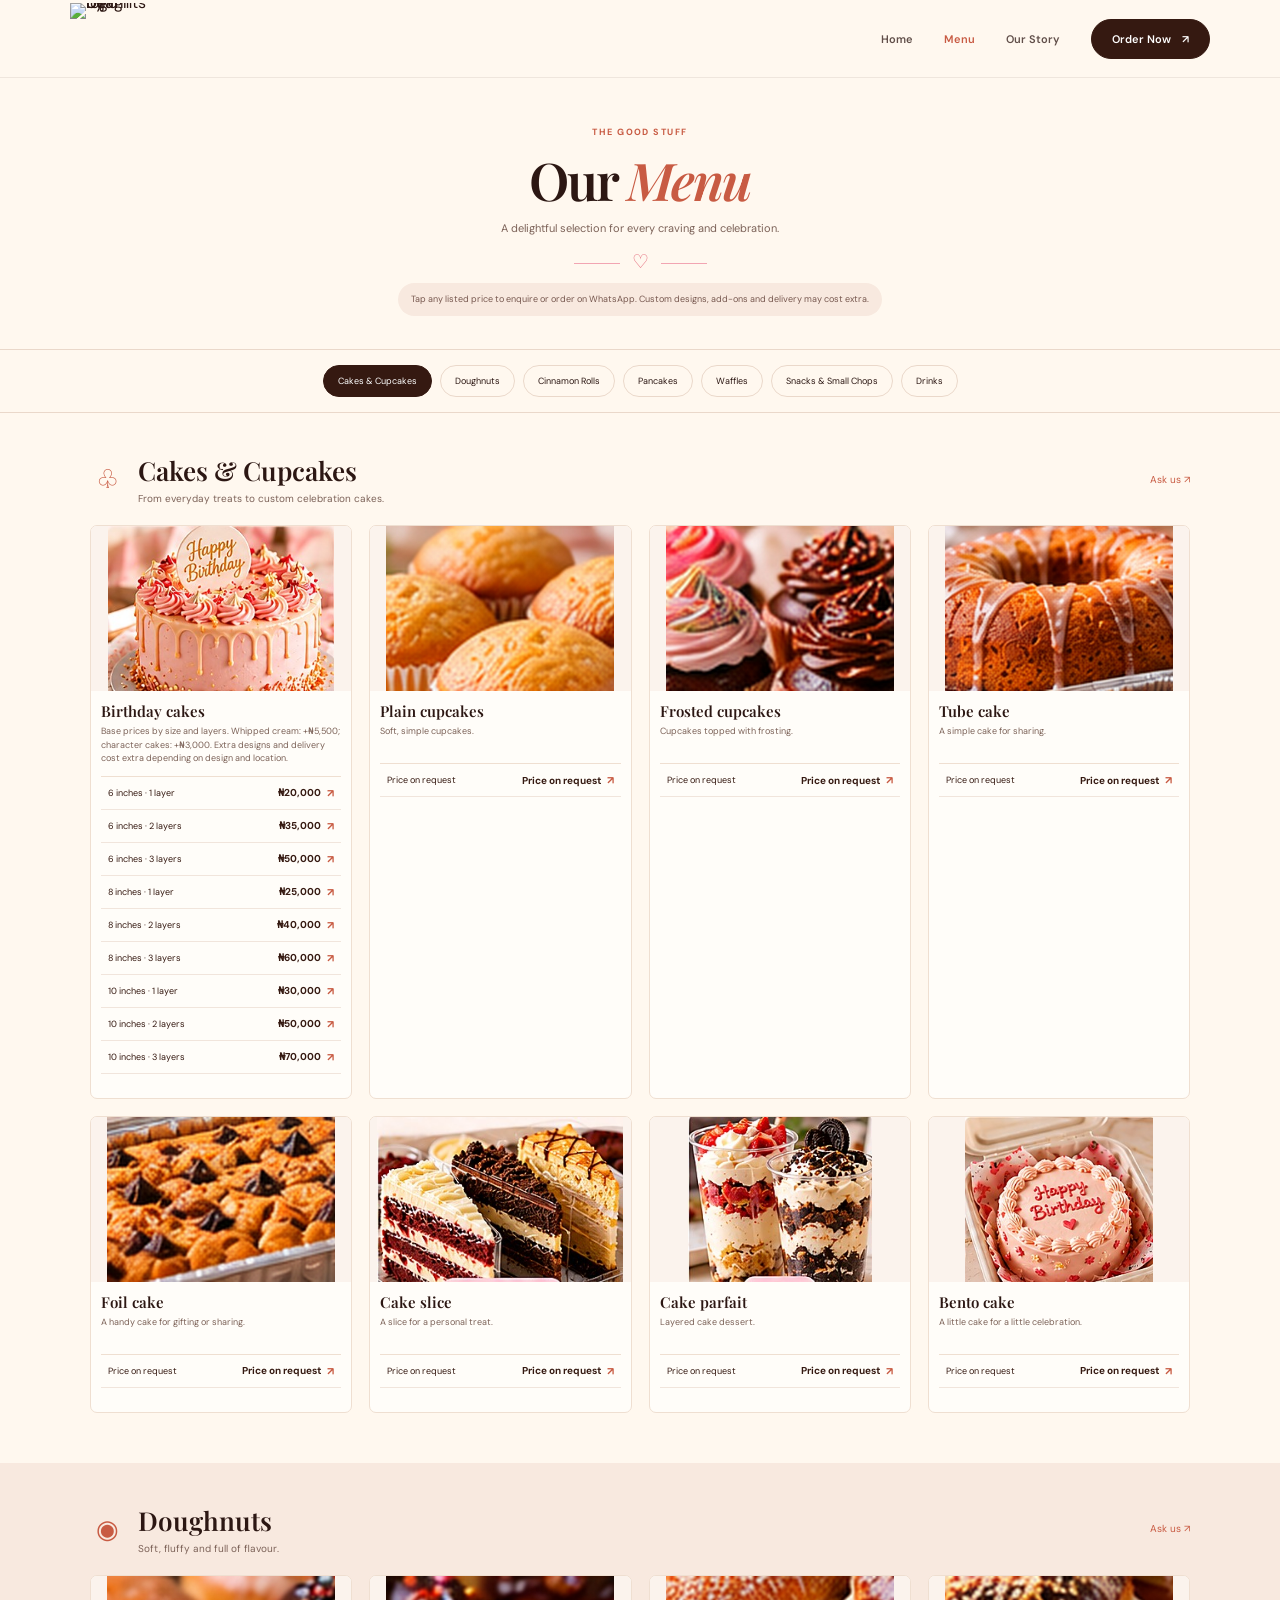
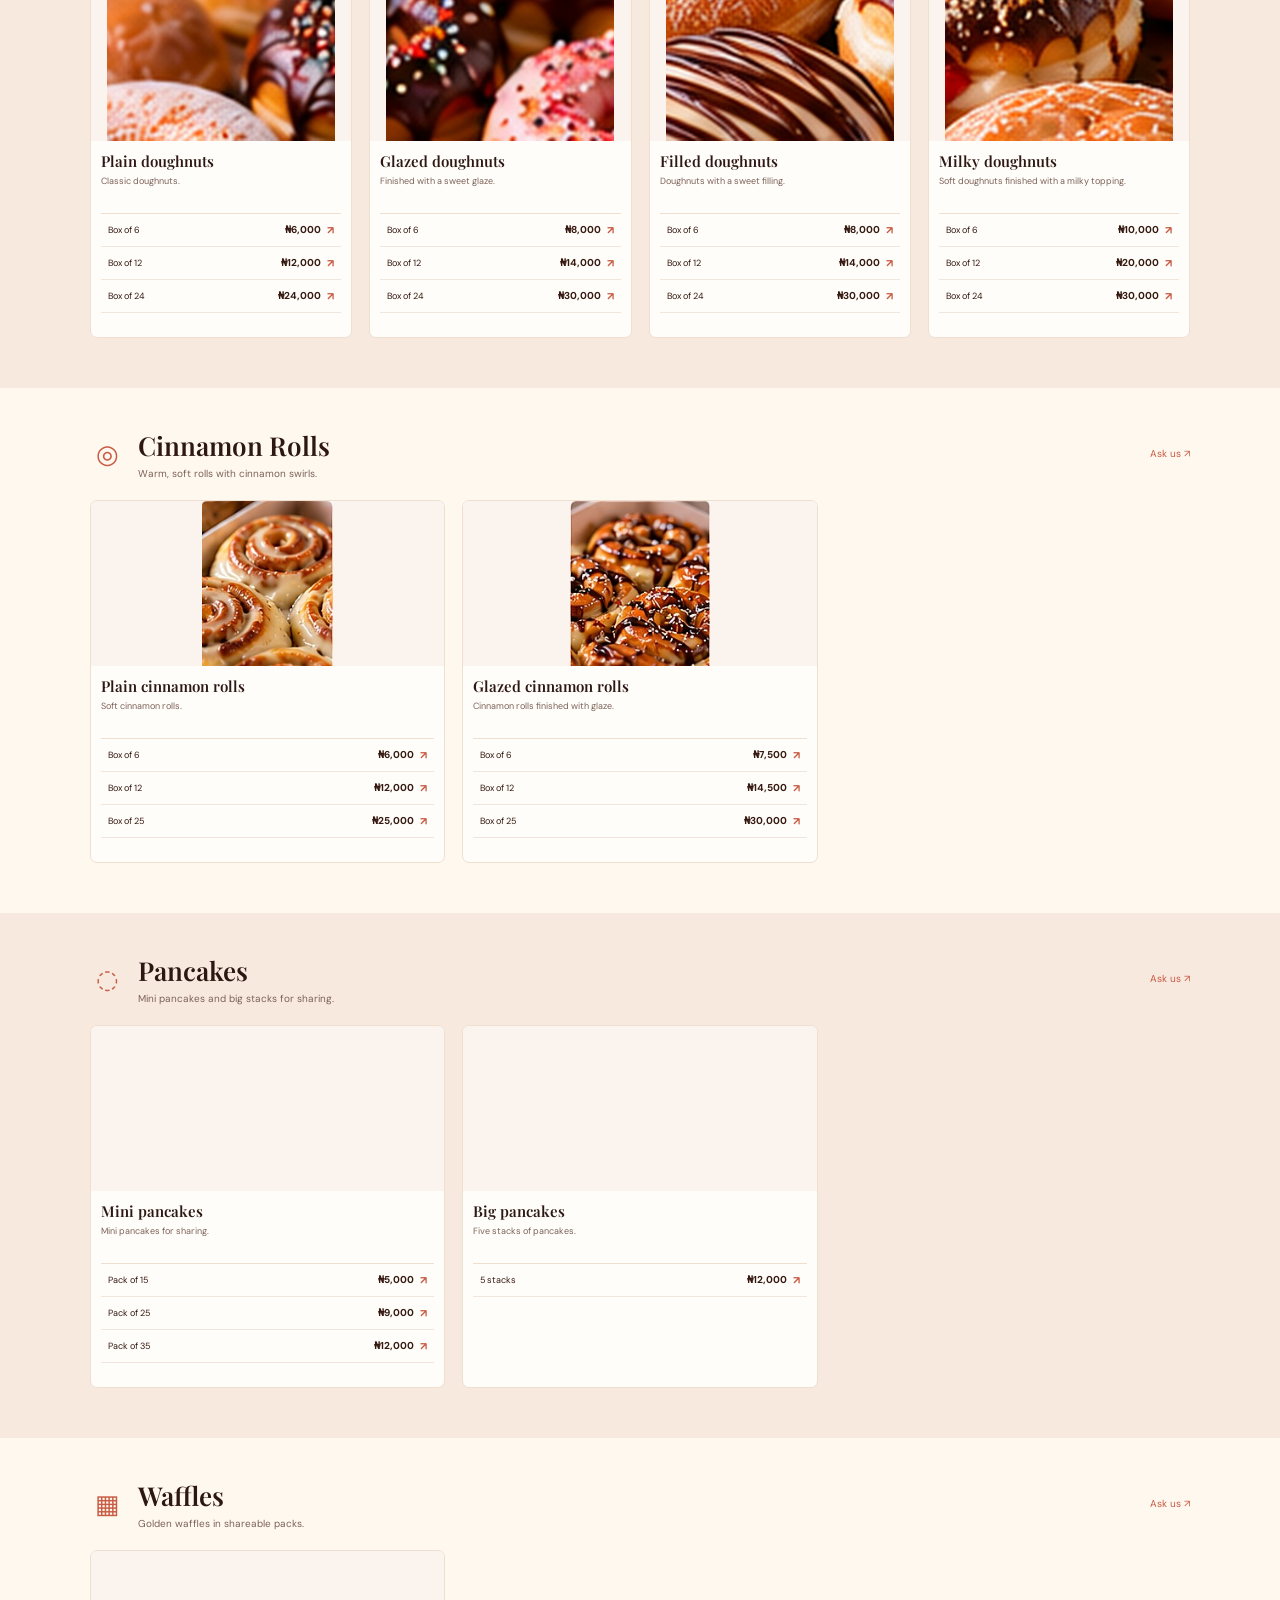
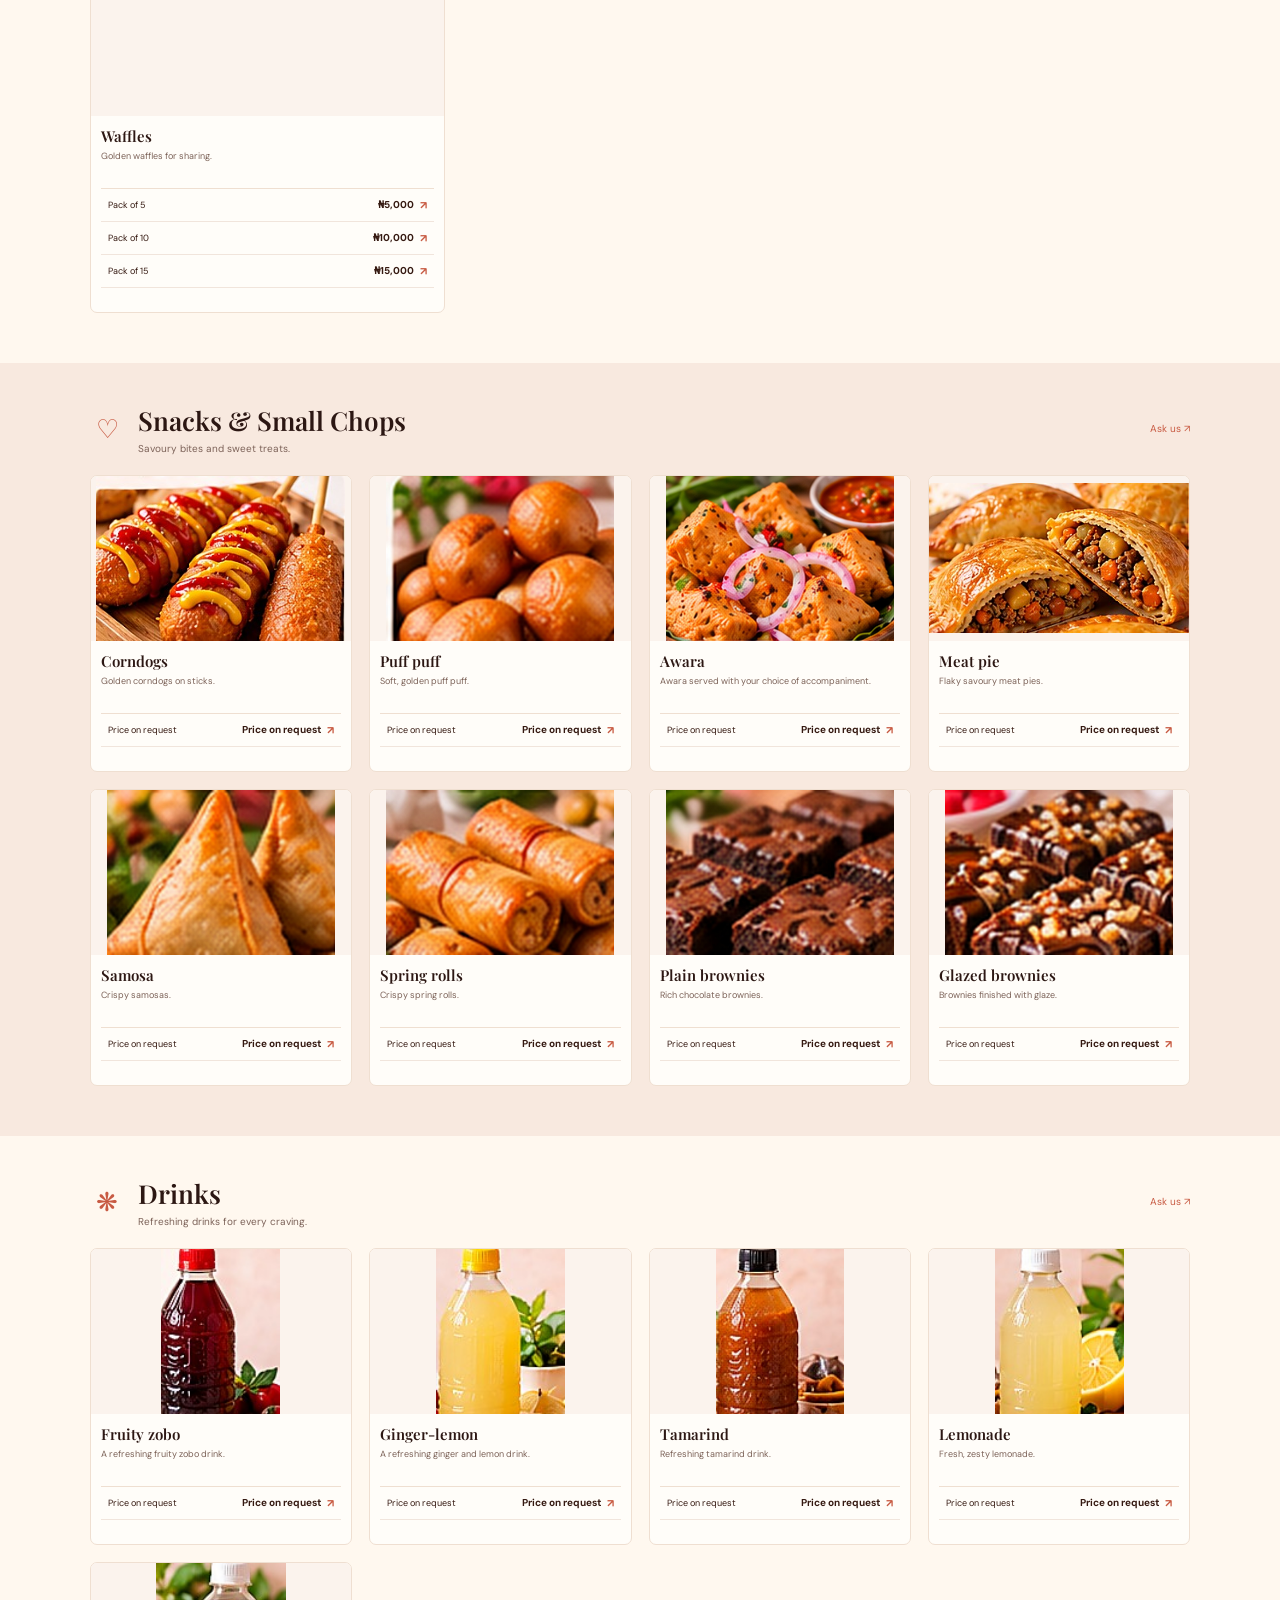
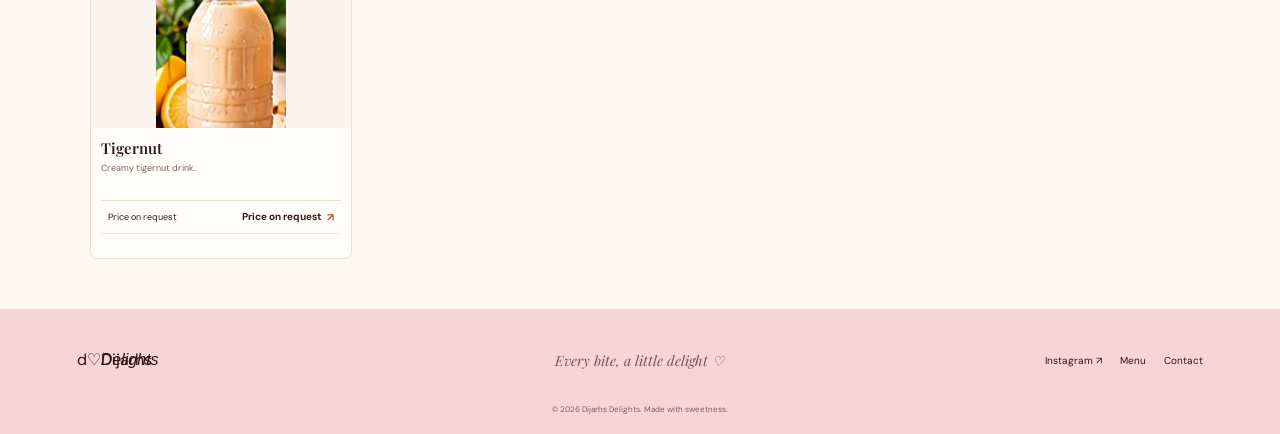
==== commit 668f40f9: "Add files via upload" ====
--- a/menu.html
+++ b/menu.html
@@ -5,186 +5,132 @@
 <link href="https://fonts.googleapis.com/css2?family=DM+Sans:wght@400;500;600;700&family=Playfair+Display:ital,wght@0,600;0,700;1,600;1,700&family=Allura&display=swap" rel="stylesheet">
 <link rel="stylesheet" href="styles.css"></head><body data-current="menu">
 <header class="site-header">
-<a class="brand" href="index.html" aria-label="Dijarhs Delights home"><span class="brand-icon">d<span>♡</span></span><span class="brand-name">Dijarhs<br><i>Delights</i></span></a>
+<a class="brand" href="index.html" aria-label="Delights by Dijarh home"><img src="pictures/dijarhs-logo.png" alt="Delights by Dijarh logo"></a>
 <button class="menu-toggle" aria-label="Toggle navigation" aria-expanded="false">☰</button>
 <nav class="nav"><a href="index.html" data-page="home">Home</a><a href="menu.html" data-page="menu">Menu</a><a href="story.html" data-page="story">Our Story</a><a class="nav-cta" href="story.html#contact">Order Now <span>↗</span></a></nav>
 </header><main>
-<section class="page-intro"><p class="eyebrow dark">THE GOOD STUFF</p><h1>Our <em>Menu</em></h1><p>A delightful selection for every craving and celebration.</p><span class="heart-rule">♡</span><p class="price-note">Prices shown are from the owner's price list dated 28 April 2024. Please confirm current prices when ordering.</p></section>
-<nav class="category-nav" aria-label="Menu categories"><a class="selected" href="#cakes">Cakes & Cupcakes</a><a href="#doughnuts">Doughnuts</a><a href="#rolls">Cinnamon Rolls</a><a href="#snacks">Snacks & Small Chops</a><a href="#drinks">Drinks</a></nav>
-<section class="menu-section section" id="cakes"><div class="menu-title"><span class="menu-icon">♧</span><div><h2>Cakes & Cupcakes</h2><p>From everyday treats to custom celebration cakes.</p></div><a href="https://wa.me/2347037272326?text=Hi%20Dijarhs%20Delights%21%20I%27d%20like%20to%20enquire%20about%20ordering%20cakes%20and%20cupcakes.%20Please%20let%20me%20know%20availability%20and%20delivery%20details.">Ask us ↗</a></div><div class="menu-grid">
-<article class="menu-card">
-      <div class="menu-img" style="background-image:url('assets/products/plain-cupcakes/image.jpg')" role="img" aria-label="Plain cupcakes"></div>
-      <h3>Plain cupcakes</h3><p>Simple, soft cupcakes.</p>
-      <ul class="price-list"><li><span>Box of 6</span><strong>₦2,500</strong></li><li><span>Box of 12</span><strong>₦5,000</strong></li></ul>
-      <a class="mini-order" href="https://wa.me/2347037272326?text=Hi%20Dijarhs%20Delights%21%20I%27d%20like%20to%20enquire%20about%20ordering%20Plain%20cupcakes.%20Please%20let%20me%20know%20availability%20and%20delivery%20details." target="_blank" rel="noreferrer">♡ Enquire / order on WhatsApp</a>
-    </article>
-<article class="menu-card">
-      <div class="menu-img" style="background-image:url('assets/products/frosted-cupcakes/image.jpg')" role="img" aria-label="Frosted cupcakes"></div>
+<section class="page-intro"><p class="eyebrow dark">THE GOOD STUFF</p><h1>Our <em>Menu</em></h1><p>A delightful selection for every craving and celebration.</p><span class="heart-rule">♡</span><p class="price-note">Tap any listed price to enquire or order on WhatsApp. Custom designs, add-ons and delivery may cost extra.</p></section>
+<nav class="category-nav" aria-label="Menu categories"><a class="selected" href="#cakes">Cakes & Cupcakes</a><a href="#doughnuts">Doughnuts</a><a href="#rolls">Cinnamon Rolls</a><a href="#pancakes">Pancakes</a><a href="#waffles">Waffles</a><a href="#snacks">Snacks & Small Chops</a><a href="#drinks">Drinks</a></nav><section class="menu-section section" id="cakes"><div class="menu-title"><span class="menu-icon">♧</span><div><h2>Cakes &amp; Cupcakes</h2><p>From everyday treats to custom celebration cakes.</p></div><a href="https://wa.me/2347037272326?text=Hello%20Dijarhs%20Delights%21%20I%27d%20like%20to%20enquire%20about%20Cakes%20%26%20Cupcakes.%20Please%20share%20the%20current%20price%20and%20confirm%20availability." target="_blank" rel="noreferrer">Ask us ↗</a></div><div class="menu-grid four"><article class="menu-card">
+      <div class="menu-img" style="background-image:url('pictures/full-cakes.jpg')" role="img" aria-label="Birthday cakes"></div>
+      <h3>Birthday cakes</h3><p>Base prices by size and layers. Whipped cream: +₦5,500; character cakes: +₦3,000. Extra designs and delivery cost extra depending on design and location.</p>
+      <ul class="price-list"><li><a class="price-option" href="https://wa.me/2347037272326?text=Hello%20Dijarhs%20Delights%21%20I%27d%20like%20to%20enquire%20about%206%20inches%20%C2%B7%201%20layer%20of%20Birthday%20cakes%2C%20listed%20at%20%E2%82%A620%2C000.%20Please%20confirm%20availability." target="_blank" rel="noreferrer"><span>6 inches · 1 layer</span><strong>₦20,000</strong><span class="price-arrow" aria-hidden="true">↗</span></a></li><li><a class="price-option" href="https://wa.me/2347037272326?text=Hello%20Dijarhs%20Delights%21%20I%27d%20like%20to%20enquire%20about%206%20inches%20%C2%B7%202%20layers%20of%20Birthday%20cakes%2C%20listed%20at%20%E2%82%A635%2C000.%20Please%20confirm%20availability." target="_blank" rel="noreferrer"><span>6 inches · 2 layers</span><strong>₦35,000</strong><span class="price-arrow" aria-hidden="true">↗</span></a></li><li><a class="price-option" href="https://wa.me/2347037272326?text=Hello%20Dijarhs%20Delights%21%20I%27d%20like%20to%20enquire%20about%206%20inches%20%C2%B7%203%20layers%20of%20Birthday%20cakes%2C%20listed%20at%20%E2%82%A650%2C000.%20Please%20confirm%20availability." target="_blank" rel="noreferrer"><span>6 inches · 3 layers</span><strong>₦50,000</strong><span class="price-arrow" aria-hidden="true">↗</span></a></li><li><a class="price-option" href="https://wa.me/2347037272326?text=Hello%20Dijarhs%20Delights%21%20I%27d%20like%20to%20enquire%20about%208%20inches%20%C2%B7%201%20layer%20of%20Birthday%20cakes%2C%20listed%20at%20%E2%82%A625%2C000.%20Please%20confirm%20availability." target="_blank" rel="noreferrer"><span>8 inches · 1 layer</span><strong>₦25,000</strong><span class="price-arrow" aria-hidden="true">↗</span></a></li><li><a class="price-option" href="https://wa.me/2347037272326?text=Hello%20Dijarhs%20Delights%21%20I%27d%20like%20to%20enquire%20about%208%20inches%20%C2%B7%202%20layers%20of%20Birthday%20cakes%2C%20listed%20at%20%E2%82%A640%2C000.%20Please%20confirm%20availability." target="_blank" rel="noreferrer"><span>8 inches · 2 layers</span><strong>₦40,000</strong><span class="price-arrow" aria-hidden="true">↗</span></a></li><li><a class="price-option" href="https://wa.me/2347037272326?text=Hello%20Dijarhs%20Delights%21%20I%27d%20like%20to%20enquire%20about%208%20inches%20%C2%B7%203%20layers%20of%20Birthday%20cakes%2C%20listed%20at%20%E2%82%A660%2C000.%20Please%20confirm%20availability." target="_blank" rel="noreferrer"><span>8 inches · 3 layers</span><strong>₦60,000</strong><span class="price-arrow" aria-hidden="true">↗</span></a></li><li><a class="price-option" href="https://wa.me/2347037272326?text=Hello%20Dijarhs%20Delights%21%20I%27d%20like%20to%20enquire%20about%2010%20inches%20%C2%B7%201%20layer%20of%20Birthday%20cakes%2C%20listed%20at%20%E2%82%A630%2C000.%20Please%20confirm%20availability." target="_blank" rel="noreferrer"><span>10 inches · 1 layer</span><strong>₦30,000</strong><span class="price-arrow" aria-hidden="true">↗</span></a></li><li><a class="price-option" href="https://wa.me/2347037272326?text=Hello%20Dijarhs%20Delights%21%20I%27d%20like%20to%20enquire%20about%2010%20inches%20%C2%B7%202%20layers%20of%20Birthday%20cakes%2C%20listed%20at%20%E2%82%A650%2C000.%20Please%20confirm%20availability." target="_blank" rel="noreferrer"><span>10 inches · 2 layers</span><strong>₦50,000</strong><span class="price-arrow" aria-hidden="true">↗</span></a></li><li><a class="price-option" href="https://wa.me/2347037272326?text=Hello%20Dijarhs%20Delights%21%20I%27d%20like%20to%20enquire%20about%2010%20inches%20%C2%B7%203%20layers%20of%20Birthday%20cakes%2C%20listed%20at%20%E2%82%A670%2C000.%20Please%20confirm%20availability." target="_blank" rel="noreferrer"><span>10 inches · 3 layers</span><strong>₦70,000</strong><span class="price-arrow" aria-hidden="true">↗</span></a></li></ul>
+    </article><article class="menu-card">
+      <div class="menu-img" style="background-image:url('pictures/plain-cupcakes.jpg')" role="img" aria-label="Plain cupcakes"></div>
+      <h3>Plain cupcakes</h3><p>Soft, simple cupcakes.</p>
+      <ul class="price-list"><li><a class="price-option" href="https://wa.me/2347037272326?text=Hello%20Dijarhs%20Delights%21%20I%27d%20like%20to%20enquire%20about%20Plain%20cupcakes.%20Please%20share%20the%20current%20price%20and%20confirm%20availability." target="_blank" rel="noreferrer"><span>Price on request</span><strong>Price on request</strong><span class="price-arrow" aria-hidden="true">↗</span></a></li></ul>
+    </article><article class="menu-card">
+      <div class="menu-img" style="background-image:url('pictures/frosted-cupcakes.jpg')" role="img" aria-label="Frosted cupcakes"></div>
       <h3>Frosted cupcakes</h3><p>Cupcakes topped with frosting.</p>
-      <ul class="price-list"><li><span>Box of 6</span><strong>₦7,000</strong></li><li><span>Box of 12</span><strong>₦14,000</strong></li></ul>
-      <a class="mini-order" href="https://wa.me/2347037272326?text=Hi%20Dijarhs%20Delights%21%20I%27d%20like%20to%20enquire%20about%20ordering%20Frosted%20cupcakes.%20Please%20let%20me%20know%20availability%20and%20delivery%20details." target="_blank" rel="noreferrer">♡ Enquire / order on WhatsApp</a>
-    </article>
-<article class="menu-card">
-      <div class="menu-img" style="background-image:url('assets/products/full-cakes/image.jpg')" role="img" aria-label="Full cakes"></div>
-      <h3>Full cakes</h3><p>All full cakes are two layers.</p>
-      <ul class="price-list"><li><span>6 inches</span><strong>₦18,000</strong></li><li><span>8 inches</span><strong>₦25,000</strong></li><li><span>10 inches</span><strong>₦30,000</strong></li></ul>
-      <a class="mini-order" href="https://wa.me/2347037272326?text=Hi%20Dijarhs%20Delights%21%20I%27d%20like%20to%20enquire%20about%20ordering%20Full%20cakes.%20Please%20let%20me%20know%20availability%20and%20delivery%20details." target="_blank" rel="noreferrer">♡ Enquire / order on WhatsApp</a>
-    </article>
-<article class="menu-card">
-      <div class="menu-img" style="background-image:url('assets/products/tube-cake/image.jpg')" role="img" aria-label="Tube cake"></div>
+      <ul class="price-list"><li><a class="price-option" href="https://wa.me/2347037272326?text=Hello%20Dijarhs%20Delights%21%20I%27d%20like%20to%20enquire%20about%20Frosted%20cupcakes.%20Please%20share%20the%20current%20price%20and%20confirm%20availability." target="_blank" rel="noreferrer"><span>Price on request</span><strong>Price on request</strong><span class="price-arrow" aria-hidden="true">↗</span></a></li></ul>
+    </article><article class="menu-card">
+      <div class="menu-img" style="background-image:url('pictures/tube-cake.jpg')" role="img" aria-label="Tube cake"></div>
       <h3>Tube cake</h3><p>A simple cake for sharing.</p>
-      <ul class="price-list"><li><span>Each</span><strong>₦2,000</strong></li></ul>
-      <a class="mini-order" href="https://wa.me/2347037272326?text=Hi%20Dijarhs%20Delights%21%20I%27d%20like%20to%20enquire%20about%20ordering%20Tube%20cake.%20Please%20let%20me%20know%20availability%20and%20delivery%20details." target="_blank" rel="noreferrer">♡ Enquire / order on WhatsApp</a>
-    </article>
-<article class="menu-card">
-      <div class="menu-img" style="background-image:url('assets/products/cake-slice/image.jpg')" role="img" aria-label="Cake slice"></div>
+      <ul class="price-list"><li><a class="price-option" href="https://wa.me/2347037272326?text=Hello%20Dijarhs%20Delights%21%20I%27d%20like%20to%20enquire%20about%20Tube%20cake.%20Please%20share%20the%20current%20price%20and%20confirm%20availability." target="_blank" rel="noreferrer"><span>Price on request</span><strong>Price on request</strong><span class="price-arrow" aria-hidden="true">↗</span></a></li></ul>
+    </article><article class="menu-card">
+      <div class="menu-img" style="background-image:url('pictures/foil-cake.jpg')" role="img" aria-label="Foil cake"></div>
+      <h3>Foil cake</h3><p>A handy cake for gifting or sharing.</p>
+      <ul class="price-list"><li><a class="price-option" href="https://wa.me/2347037272326?text=Hello%20Dijarhs%20Delights%21%20I%27d%20like%20to%20enquire%20about%20Foil%20cake.%20Please%20share%20the%20current%20price%20and%20confirm%20availability." target="_blank" rel="noreferrer"><span>Price on request</span><strong>Price on request</strong><span class="price-arrow" aria-hidden="true">↗</span></a></li></ul>
+    </article><article class="menu-card">
+      <div class="menu-img" style="background-image:url('pictures/cake-slice.jpg')" role="img" aria-label="Cake slice"></div>
       <h3>Cake slice</h3><p>A slice for a personal treat.</p>
-      <ul class="price-list"><li><span>Each</span><strong>₦2,000</strong></li></ul>
-      <a class="mini-order" href="https://wa.me/2347037272326?text=Hi%20Dijarhs%20Delights%21%20I%27d%20like%20to%20enquire%20about%20ordering%20Cake%20slice.%20Please%20let%20me%20know%20availability%20and%20delivery%20details." target="_blank" rel="noreferrer">♡ Enquire / order on WhatsApp</a>
-    </article>
-<article class="menu-card">
-      <div class="menu-img" style="background-image:url('assets/products/cake-parfait/image.jpg')" role="img" aria-label="Cake parfait"></div>
+      <ul class="price-list"><li><a class="price-option" href="https://wa.me/2347037272326?text=Hello%20Dijarhs%20Delights%21%20I%27d%20like%20to%20enquire%20about%20Cake%20slice.%20Please%20share%20the%20current%20price%20and%20confirm%20availability." target="_blank" rel="noreferrer"><span>Price on request</span><strong>Price on request</strong><span class="price-arrow" aria-hidden="true">↗</span></a></li></ul>
+    </article><article class="menu-card">
+      <div class="menu-img" style="background-image:url('pictures/cake-parfait.jpg')" role="img" aria-label="Cake parfait"></div>
       <h3>Cake parfait</h3><p>Layered cake dessert.</p>
-      <ul class="price-list"><li><span>Each</span><strong>₦2,000</strong></li></ul>
-      <a class="mini-order" href="https://wa.me/2347037272326?text=Hi%20Dijarhs%20Delights%21%20I%27d%20like%20to%20enquire%20about%20ordering%20Cake%20parfait.%20Please%20let%20me%20know%20availability%20and%20delivery%20details." target="_blank" rel="noreferrer">♡ Enquire / order on WhatsApp</a>
-    </article>
-<article class="menu-card">
-      <div class="menu-img" style="background-image:url('assets/products/foil-cake/image.jpg')" role="img" aria-label="Foil cake"></div>
-      <h3>Foil cake</h3><p>A handy cake for gifting or sharing.</p>
-      <ul class="price-list"><li><span>Each</span><strong>₦2,000</strong></li></ul>
-      <a class="mini-order" href="https://wa.me/2347037272326?text=Hi%20Dijarhs%20Delights%21%20I%27d%20like%20to%20enquire%20about%20ordering%20Foil%20cake.%20Please%20let%20me%20know%20availability%20and%20delivery%20details." target="_blank" rel="noreferrer">♡ Enquire / order on WhatsApp</a>
-    </article>
-<article class="menu-card">
-      <div class="menu-img" style="background-image:url('assets/products/bento-cake/image.jpg')" role="img" aria-label="Bento cake"></div>
+      <ul class="price-list"><li><a class="price-option" href="https://wa.me/2347037272326?text=Hello%20Dijarhs%20Delights%21%20I%27d%20like%20to%20enquire%20about%20Cake%20parfait.%20Please%20share%20the%20current%20price%20and%20confirm%20availability." target="_blank" rel="noreferrer"><span>Price on request</span><strong>Price on request</strong><span class="price-arrow" aria-hidden="true">↗</span></a></li></ul>
+    </article><article class="menu-card">
+      <div class="menu-img" style="background-image:url('pictures/bento-cake.jpg')" role="img" aria-label="Bento cake"></div>
       <h3>Bento cake</h3><p>A little cake for a little celebration.</p>
-      <ul class="price-list"><li><span>Each</span><strong>₦4,000</strong></li></ul>
-      <a class="mini-order" href="https://wa.me/2347037272326?text=Hi%20Dijarhs%20Delights%21%20I%27d%20like%20to%20enquire%20about%20ordering%20Bento%20cake.%20Please%20let%20me%20know%20availability%20and%20delivery%20details." target="_blank" rel="noreferrer">♡ Enquire / order on WhatsApp</a>
-    </article>
-</div></section>
-<section class="menu-section section tinted" id="doughnuts"><div class="menu-title"><span class="menu-icon">◉</span><div><h2>Doughnuts</h2><p>Soft, fluffy and full of flavour.</p></div><a href="https://wa.me/2347037272326?text=Hi%20Dijarhs%20Delights%21%20I%27d%20like%20to%20enquire%20about%20ordering%20doughnuts.%20Please%20let%20me%20know%20availability%20and%20delivery%20details.">Ask us ↗</a></div><div class="menu-grid four">
-<article class="menu-card">
-      <div class="menu-img" style="background-image:url('assets/products/plain-doughnuts/image.jpg')" role="img" aria-label="Plain doughnuts"></div>
+      <ul class="price-list"><li><a class="price-option" href="https://wa.me/2347037272326?text=Hello%20Dijarhs%20Delights%21%20I%27d%20like%20to%20enquire%20about%20Bento%20cake.%20Please%20share%20the%20current%20price%20and%20confirm%20availability." target="_blank" rel="noreferrer"><span>Price on request</span><strong>Price on request</strong><span class="price-arrow" aria-hidden="true">↗</span></a></li></ul>
+    </article></div></section><section class="menu-section section tinted" id="doughnuts"><div class="menu-title"><span class="menu-icon">◉</span><div><h2>Doughnuts</h2><p>Soft, fluffy and full of flavour.</p></div><a href="https://wa.me/2347037272326?text=Hello%20Dijarhs%20Delights%21%20I%27d%20like%20to%20enquire%20about%20Doughnuts.%20Please%20share%20the%20current%20price%20and%20confirm%20availability." target="_blank" rel="noreferrer">Ask us ↗</a></div><div class="menu-grid four"><article class="menu-card">
+      <div class="menu-img" style="background-image:url('pictures/plain-doughnuts.jpg')" role="img" aria-label="Plain doughnuts"></div>
       <h3>Plain doughnuts</h3><p>Classic doughnuts.</p>
-      <ul class="price-list"><li><span>Box of 6</span><strong>₦2,500</strong></li><li><span>Box of 12</span><strong>₦5,000</strong></li></ul>
-      <a class="mini-order" href="https://wa.me/2347037272326?text=Hi%20Dijarhs%20Delights%21%20I%27d%20like%20to%20enquire%20about%20ordering%20Plain%20doughnuts.%20Please%20let%20me%20know%20availability%20and%20delivery%20details." target="_blank" rel="noreferrer">♡ Enquire / order on WhatsApp</a>
-    </article>
-<article class="menu-card">
-      <div class="menu-img" style="background-image:url('assets/products/glazed-doughnuts/image.jpg')" role="img" aria-label="Glazed doughnuts"></div>
+      <ul class="price-list"><li><a class="price-option" href="https://wa.me/2347037272326?text=Hello%20Dijarhs%20Delights%21%20I%27d%20like%20to%20enquire%20about%20Box%20of%206%20of%20Plain%20doughnuts%2C%20listed%20at%20%E2%82%A66%2C000.%20Please%20confirm%20availability." target="_blank" rel="noreferrer"><span>Box of 6</span><strong>₦6,000</strong><span class="price-arrow" aria-hidden="true">↗</span></a></li><li><a class="price-option" href="https://wa.me/2347037272326?text=Hello%20Dijarhs%20Delights%21%20I%27d%20like%20to%20enquire%20about%20Box%20of%2012%20of%20Plain%20doughnuts%2C%20listed%20at%20%E2%82%A612%2C000.%20Please%20confirm%20availability." target="_blank" rel="noreferrer"><span>Box of 12</span><strong>₦12,000</strong><span class="price-arrow" aria-hidden="true">↗</span></a></li><li><a class="price-option" href="https://wa.me/2347037272326?text=Hello%20Dijarhs%20Delights%21%20I%27d%20like%20to%20enquire%20about%20Box%20of%2024%20of%20Plain%20doughnuts%2C%20listed%20at%20%E2%82%A624%2C000.%20Please%20confirm%20availability." target="_blank" rel="noreferrer"><span>Box of 24</span><strong>₦24,000</strong><span class="price-arrow" aria-hidden="true">↗</span></a></li></ul>
+    </article><article class="menu-card">
+      <div class="menu-img" style="background-image:url('pictures/glazed-doughnuts.jpg')" role="img" aria-label="Glazed doughnuts"></div>
       <h3>Glazed doughnuts</h3><p>Finished with a sweet glaze.</p>
-      <ul class="price-list"><li><span>Box of 6</span><strong>₦7,000</strong></li><li><span>Box of 12</span><strong>₦14,000</strong></li></ul>
-      <a class="mini-order" href="https://wa.me/2347037272326?text=Hi%20Dijarhs%20Delights%21%20I%27d%20like%20to%20enquire%20about%20ordering%20Glazed%20doughnuts.%20Please%20let%20me%20know%20availability%20and%20delivery%20details." target="_blank" rel="noreferrer">♡ Enquire / order on WhatsApp</a>
-    </article>
-<article class="menu-card">
-      <div class="menu-img" style="background-image:url('assets/products/filled-doughnuts/image.jpg')" role="img" aria-label="Filled doughnuts"></div>
-      <h3>Filled doughnuts</h3><p>A sweet surprise inside.</p>
-      <ul class="price-list"><li><span>Box of 6</span><strong>₦7,000</strong></li><li><span>Box of 12</span><strong>₦14,000</strong></li></ul>
-      <a class="mini-order" href="https://wa.me/2347037272326?text=Hi%20Dijarhs%20Delights%21%20I%27d%20like%20to%20enquire%20about%20ordering%20Filled%20doughnuts.%20Please%20let%20me%20know%20availability%20and%20delivery%20details." target="_blank" rel="noreferrer">♡ Enquire / order on WhatsApp</a>
-    </article>
-<article class="menu-card">
-      <div class="menu-img" style="background-image:url('assets/products/milky-doughnuts/image.jpg')" role="img" aria-label="Milky doughnuts"></div>
-      <h3>Milky doughnuts</h3><p>A creamy, milky finish.</p>
-      <ul class="price-list"><li><span>Box of 6</span><strong>₦7,000</strong></li><li><span>Box of 12</span><strong>₦14,000</strong></li></ul>
-      <a class="mini-order" href="https://wa.me/2347037272326?text=Hi%20Dijarhs%20Delights%21%20I%27d%20like%20to%20enquire%20about%20ordering%20Milky%20doughnuts.%20Please%20let%20me%20know%20availability%20and%20delivery%20details." target="_blank" rel="noreferrer">♡ Enquire / order on WhatsApp</a>
-    </article>
-</div></section>
-<section class="menu-section section" id="rolls"><div class="menu-title"><span class="menu-icon">❋</span><div><h2>Cinnamon Rolls</h2><p>Soft rolls with a cinnamon swirl.</p></div><a href="https://wa.me/2347037272326?text=Hi%20Dijarhs%20Delights%21%20I%27d%20like%20to%20enquire%20about%20ordering%20cinnamon%20rolls.%20Please%20let%20me%20know%20availability%20and%20delivery%20details.">Ask us ↗</a></div><div class="menu-grid two">
-<article class="menu-card">
-      <div class="menu-img" style="background-image:url('assets/products/plain-cinnamon-rolls/image.jpg')" role="img" aria-label="Plain cinnamon rolls"></div>
-      <h3>Plain cinnamon rolls</h3><p>Warm-spiced and fragrant.</p>
-      <ul class="price-list"><li><span>Box of 6</span><strong>₦3,600</strong></li><li><span>Box of 12</span><strong>₦8,000</strong></li></ul>
-      <a class="mini-order" href="https://wa.me/2347037272326?text=Hi%20Dijarhs%20Delights%21%20I%27d%20like%20to%20enquire%20about%20ordering%20Plain%20cinnamon%20rolls.%20Please%20let%20me%20know%20availability%20and%20delivery%20details." target="_blank" rel="noreferrer">♡ Enquire / order on WhatsApp</a>
-    </article>
-<article class="menu-card">
-      <div class="menu-img" style="background-image:url('assets/products/glazed-cinnamon-rolls/image.jpg')" role="img" aria-label="Glazed cinnamon rolls"></div>
-      <h3>Glazed cinnamon rolls</h3><p>Finished with a sweet glaze.</p>
-      <ul class="price-list"><li><span>Box of 6</span><strong>₦6,000</strong></li><li><span>Box of 12</span><strong>₦12,000</strong></li><li><span>Box of 25</span><strong>₦25,000</strong></li></ul>
-      <a class="mini-order" href="https://wa.me/2347037272326?text=Hi%20Dijarhs%20Delights%21%20I%27d%20like%20to%20enquire%20about%20ordering%20Glazed%20cinnamon%20rolls.%20Please%20let%20me%20know%20availability%20and%20delivery%20details." target="_blank" rel="noreferrer">♡ Enquire / order on WhatsApp</a>
-    </article>
-</div></section>
-<section class="menu-section section tinted" id="snacks"><div class="menu-title"><span class="menu-icon">♡</span><div><h2>Snacks & Small Chops</h2><p>Party favourites and savoury bites made for sharing.</p></div><a href="https://wa.me/2347037272326?text=Hi%20Dijarhs%20Delights%21%20I%27d%20like%20to%20enquire%20about%20ordering%20snacks%20and%20small%20chops.%20Please%20let%20me%20know%20availability%20and%20delivery%20details.">Ask us ↗</a></div><div class="menu-grid">
-<article class="menu-card">
-      <div class="menu-img" style="background-image:url('assets/products/corndogs/image.jpg')" role="img" aria-label="Corndogs"></div>
-      <h3>Corndogs</h3><p>A savoury snack favourite.</p>
-      <ul class="price-list"><li><span>Pack of 10</span><strong>₦3,000</strong></li><li><span>Pack of 20</span><strong>₦7,000</strong></li></ul>
-      <a class="mini-order" href="https://wa.me/2347037272326?text=Hi%20Dijarhs%20Delights%21%20I%27d%20like%20to%20enquire%20about%20ordering%20Corndogs.%20Please%20let%20me%20know%20availability%20and%20delivery%20details." target="_blank" rel="noreferrer">♡ Enquire / order on WhatsApp</a>
-    </article>
-<article class="menu-card">
-      <div class="menu-img" style="background-image:url('assets/products/puff-puff/image.jpg')" role="img" aria-label="Puff puff"></div>
-      <h3>Puff puff</h3><p>Plain or glazed per pack.</p>
-      <ul class="price-list"><li><span>Plain per pack</span><strong>₦2,000</strong></li><li><span>Glazed per pack</span><strong>₦3,000</strong></li></ul>
-      <a class="mini-order" href="https://wa.me/2347037272326?text=Hi%20Dijarhs%20Delights%21%20I%27d%20like%20to%20enquire%20about%20ordering%20Puff%20puff.%20Please%20let%20me%20know%20availability%20and%20delivery%20details." target="_blank" rel="noreferrer">♡ Enquire / order on WhatsApp</a>
-    </article>
-<article class="menu-card">
-      <div class="menu-img" style="background-image:url('assets/products/awara/image.jpg')" role="img" aria-label="Awara"></div>
-      <h3>Awara</h3><p>Choose your topping or sauce.</p>
-      <ul class="price-list"><li><span>Awara with yaji</span><strong>₦2,000</strong></li><li><span>Awara with peppered sauce</span><strong>₦2,500</strong></li><li><span>Golden awara and yaji</span><strong>₦3,000</strong></li><li><span>Golden awara with peppered sauce</span><strong>₦3,500</strong></li></ul>
-      <a class="mini-order" href="https://wa.me/2347037272326?text=Hi%20Dijarhs%20Delights%21%20I%27d%20like%20to%20enquire%20about%20ordering%20Awara.%20Please%20let%20me%20know%20availability%20and%20delivery%20details." target="_blank" rel="noreferrer">♡ Enquire / order on WhatsApp</a>
-    </article>
-<article class="menu-card">
-      <div class="menu-img" style="background-image:url('assets/products/meat-pie/image.jpg')" role="img" aria-label="Meat pie"></div>
-      <h3>Meat pie</h3><p>Golden savoury pastry.</p>
-      <ul class="price-list"><li><span>Per piece</span><strong>₦1,000</strong></li></ul>
-      <a class="mini-order" href="https://wa.me/2347037272326?text=Hi%20Dijarhs%20Delights%21%20I%27d%20like%20to%20enquire%20about%20ordering%20Meat%20pie.%20Please%20let%20me%20know%20availability%20and%20delivery%20details." target="_blank" rel="noreferrer">♡ Enquire / order on WhatsApp</a>
-    </article>
-<article class="menu-card">
-      <div class="menu-img" style="background-image:url('assets/products/samosa/image.jpg')" role="img" aria-label="Samosa"></div>
-      <h3>Samosa</h3><p>Crispy savoury pastry.</p>
-      <ul class="price-list"><li><span>Per piece</span><strong>₦400</strong></li></ul>
-      <a class="mini-order" href="https://wa.me/2347037272326?text=Hi%20Dijarhs%20Delights%21%20I%27d%20like%20to%20enquire%20about%20ordering%20Samosa.%20Please%20let%20me%20know%20availability%20and%20delivery%20details." target="_blank" rel="noreferrer">♡ Enquire / order on WhatsApp</a>
-    </article>
-<article class="menu-card">
-      <div class="menu-img" style="background-image:url('assets/products/spring-rolls/image.jpg')" role="img" aria-label="Spring rolls"></div>
-      <h3>Spring rolls</h3><p>Crispy rolls for sharing.</p>
-      <ul class="price-list"><li><span>Per piece</span><strong>₦300</strong></li></ul>
-      <a class="mini-order" href="https://wa.me/2347037272326?text=Hi%20Dijarhs%20Delights%21%20I%27d%20like%20to%20enquire%20about%20ordering%20Spring%20rolls.%20Please%20let%20me%20know%20availability%20and%20delivery%20details." target="_blank" rel="noreferrer">♡ Enquire / order on WhatsApp</a>
-    </article>
-<article class="menu-card">
-      <div class="menu-img" style="background-image:url('assets/products/plain-brownies/image.jpg')" role="img" aria-label="Plain brownies"></div>
+      <ul class="price-list"><li><a class="price-option" href="https://wa.me/2347037272326?text=Hello%20Dijarhs%20Delights%21%20I%27d%20like%20to%20enquire%20about%20Box%20of%206%20of%20Glazed%20doughnuts%2C%20listed%20at%20%E2%82%A68%2C000.%20Please%20confirm%20availability." target="_blank" rel="noreferrer"><span>Box of 6</span><strong>₦8,000</strong><span class="price-arrow" aria-hidden="true">↗</span></a></li><li><a class="price-option" href="https://wa.me/2347037272326?text=Hello%20Dijarhs%20Delights%21%20I%27d%20like%20to%20enquire%20about%20Box%20of%2012%20of%20Glazed%20doughnuts%2C%20listed%20at%20%E2%82%A614%2C000.%20Please%20confirm%20availability." target="_blank" rel="noreferrer"><span>Box of 12</span><strong>₦14,000</strong><span class="price-arrow" aria-hidden="true">↗</span></a></li><li><a class="price-option" href="https://wa.me/2347037272326?text=Hello%20Dijarhs%20Delights%21%20I%27d%20like%20to%20enquire%20about%20Box%20of%2024%20of%20Glazed%20doughnuts%2C%20listed%20at%20%E2%82%A630%2C000.%20Please%20confirm%20availability." target="_blank" rel="noreferrer"><span>Box of 24</span><strong>₦30,000</strong><span class="price-arrow" aria-hidden="true">↗</span></a></li></ul>
+    </article><article class="menu-card">
+      <div class="menu-img" style="background-image:url('pictures/filled-doughnuts.jpg')" role="img" aria-label="Filled doughnuts"></div>
+      <h3>Filled doughnuts</h3><p>Doughnuts with a sweet filling.</p>
+      <ul class="price-list"><li><a class="price-option" href="https://wa.me/2347037272326?text=Hello%20Dijarhs%20Delights%21%20I%27d%20like%20to%20enquire%20about%20Box%20of%206%20of%20Filled%20doughnuts%2C%20listed%20at%20%E2%82%A68%2C000.%20Please%20confirm%20availability." target="_blank" rel="noreferrer"><span>Box of 6</span><strong>₦8,000</strong><span class="price-arrow" aria-hidden="true">↗</span></a></li><li><a class="price-option" href="https://wa.me/2347037272326?text=Hello%20Dijarhs%20Delights%21%20I%27d%20like%20to%20enquire%20about%20Box%20of%2012%20of%20Filled%20doughnuts%2C%20listed%20at%20%E2%82%A614%2C000.%20Please%20confirm%20availability." target="_blank" rel="noreferrer"><span>Box of 12</span><strong>₦14,000</strong><span class="price-arrow" aria-hidden="true">↗</span></a></li><li><a class="price-option" href="https://wa.me/2347037272326?text=Hello%20Dijarhs%20Delights%21%20I%27d%20like%20to%20enquire%20about%20Box%20of%2024%20of%20Filled%20doughnuts%2C%20listed%20at%20%E2%82%A630%2C000.%20Please%20confirm%20availability." target="_blank" rel="noreferrer"><span>Box of 24</span><strong>₦30,000</strong><span class="price-arrow" aria-hidden="true">↗</span></a></li></ul>
+    </article><article class="menu-card">
+      <div class="menu-img" style="background-image:url('pictures/milky-doughnuts.jpg')" role="img" aria-label="Milky doughnuts"></div>
+      <h3>Milky doughnuts</h3><p>Soft doughnuts finished with a milky topping.</p>
+      <ul class="price-list"><li><a class="price-option" href="https://wa.me/2347037272326?text=Hello%20Dijarhs%20Delights%21%20I%27d%20like%20to%20enquire%20about%20Box%20of%206%20of%20Milky%20doughnuts%2C%20listed%20at%20%E2%82%A610%2C000.%20Please%20confirm%20availability." target="_blank" rel="noreferrer"><span>Box of 6</span><strong>₦10,000</strong><span class="price-arrow" aria-hidden="true">↗</span></a></li><li><a class="price-option" href="https://wa.me/2347037272326?text=Hello%20Dijarhs%20Delights%21%20I%27d%20like%20to%20enquire%20about%20Box%20of%2012%20of%20Milky%20doughnuts%2C%20listed%20at%20%E2%82%A620%2C000.%20Please%20confirm%20availability." target="_blank" rel="noreferrer"><span>Box of 12</span><strong>₦20,000</strong><span class="price-arrow" aria-hidden="true">↗</span></a></li><li><a class="price-option" href="https://wa.me/2347037272326?text=Hello%20Dijarhs%20Delights%21%20I%27d%20like%20to%20enquire%20about%20Box%20of%2024%20of%20Milky%20doughnuts%2C%20listed%20at%20%E2%82%A630%2C000.%20Please%20confirm%20availability." target="_blank" rel="noreferrer"><span>Box of 24</span><strong>₦30,000</strong><span class="price-arrow" aria-hidden="true">↗</span></a></li></ul>
+    </article></div></section><section class="menu-section section" id="rolls"><div class="menu-title"><span class="menu-icon">◎</span><div><h2>Cinnamon Rolls</h2><p>Warm, soft rolls with cinnamon swirls.</p></div><a href="https://wa.me/2347037272326?text=Hello%20Dijarhs%20Delights%21%20I%27d%20like%20to%20enquire%20about%20Cinnamon%20Rolls.%20Please%20share%20the%20current%20price%20and%20confirm%20availability." target="_blank" rel="noreferrer">Ask us ↗</a></div><div class="menu-grid"><article class="menu-card">
+      <div class="menu-img" style="background-image:url('pictures/plain-cinnamon-rolls.jpg')" role="img" aria-label="Plain cinnamon rolls"></div>
+      <h3>Plain cinnamon rolls</h3><p>Soft cinnamon rolls.</p>
+      <ul class="price-list"><li><a class="price-option" href="https://wa.me/2347037272326?text=Hello%20Dijarhs%20Delights%21%20I%27d%20like%20to%20enquire%20about%20Box%20of%206%20of%20Plain%20cinnamon%20rolls%2C%20listed%20at%20%E2%82%A66%2C000.%20Please%20confirm%20availability." target="_blank" rel="noreferrer"><span>Box of 6</span><strong>₦6,000</strong><span class="price-arrow" aria-hidden="true">↗</span></a></li><li><a class="price-option" href="https://wa.me/2347037272326?text=Hello%20Dijarhs%20Delights%21%20I%27d%20like%20to%20enquire%20about%20Box%20of%2012%20of%20Plain%20cinnamon%20rolls%2C%20listed%20at%20%E2%82%A612%2C000.%20Please%20confirm%20availability." target="_blank" rel="noreferrer"><span>Box of 12</span><strong>₦12,000</strong><span class="price-arrow" aria-hidden="true">↗</span></a></li><li><a class="price-option" href="https://wa.me/2347037272326?text=Hello%20Dijarhs%20Delights%21%20I%27d%20like%20to%20enquire%20about%20Box%20of%2025%20of%20Plain%20cinnamon%20rolls%2C%20listed%20at%20%E2%82%A625%2C000.%20Please%20confirm%20availability." target="_blank" rel="noreferrer"><span>Box of 25</span><strong>₦25,000</strong><span class="price-arrow" aria-hidden="true">↗</span></a></li></ul>
+    </article><article class="menu-card">
+      <div class="menu-img" style="background-image:url('pictures/glazed-cinnamon-rolls.jpg')" role="img" aria-label="Glazed cinnamon rolls"></div>
+      <h3>Glazed cinnamon rolls</h3><p>Cinnamon rolls finished with glaze.</p>
+      <ul class="price-list"><li><a class="price-option" href="https://wa.me/2347037272326?text=Hello%20Dijarhs%20Delights%21%20I%27d%20like%20to%20enquire%20about%20Box%20of%206%20of%20Glazed%20cinnamon%20rolls%2C%20listed%20at%20%E2%82%A67%2C500.%20Please%20confirm%20availability." target="_blank" rel="noreferrer"><span>Box of 6</span><strong>₦7,500</strong><span class="price-arrow" aria-hidden="true">↗</span></a></li><li><a class="price-option" href="https://wa.me/2347037272326?text=Hello%20Dijarhs%20Delights%21%20I%27d%20like%20to%20enquire%20about%20Box%20of%2012%20of%20Glazed%20cinnamon%20rolls%2C%20listed%20at%20%E2%82%A614%2C500.%20Please%20confirm%20availability." target="_blank" rel="noreferrer"><span>Box of 12</span><strong>₦14,500</strong><span class="price-arrow" aria-hidden="true">↗</span></a></li><li><a class="price-option" href="https://wa.me/2347037272326?text=Hello%20Dijarhs%20Delights%21%20I%27d%20like%20to%20enquire%20about%20Box%20of%2025%20of%20Glazed%20cinnamon%20rolls%2C%20listed%20at%20%E2%82%A630%2C000.%20Please%20confirm%20availability." target="_blank" rel="noreferrer"><span>Box of 25</span><strong>₦30,000</strong><span class="price-arrow" aria-hidden="true">↗</span></a></li></ul>
+    </article></div></section><section class="menu-section section tinted" id="pancakes"><div class="menu-title"><span class="menu-icon">◌</span><div><h2>Pancakes</h2><p>Mini pancakes and big stacks for sharing.</p></div><a href="https://wa.me/2347037272326?text=Hello%20Dijarhs%20Delights%21%20I%27d%20like%20to%20enquire%20about%20Pancakes.%20Please%20share%20the%20current%20price%20and%20confirm%20availability." target="_blank" rel="noreferrer">Ask us ↗</a></div><div class="menu-grid"><article class="menu-card">
+      <div class="menu-img" style="background-image:url('pictures/pancakes.jpg')" role="img" aria-label="Mini pancakes"></div>
+      <h3>Mini pancakes</h3><p>Mini pancakes for sharing.</p>
+      <ul class="price-list"><li><a class="price-option" href="https://wa.me/2347037272326?text=Hello%20Dijarhs%20Delights%21%20I%27d%20like%20to%20enquire%20about%20Pack%20of%2015%20of%20Mini%20pancakes%2C%20listed%20at%20%E2%82%A65%2C000.%20Please%20confirm%20availability." target="_blank" rel="noreferrer"><span>Pack of 15</span><strong>₦5,000</strong><span class="price-arrow" aria-hidden="true">↗</span></a></li><li><a class="price-option" href="https://wa.me/2347037272326?text=Hello%20Dijarhs%20Delights%21%20I%27d%20like%20to%20enquire%20about%20Pack%20of%2025%20of%20Mini%20pancakes%2C%20listed%20at%20%E2%82%A69%2C000.%20Please%20confirm%20availability." target="_blank" rel="noreferrer"><span>Pack of 25</span><strong>₦9,000</strong><span class="price-arrow" aria-hidden="true">↗</span></a></li><li><a class="price-option" href="https://wa.me/2347037272326?text=Hello%20Dijarhs%20Delights%21%20I%27d%20like%20to%20enquire%20about%20Pack%20of%2035%20of%20Mini%20pancakes%2C%20listed%20at%20%E2%82%A612%2C000.%20Please%20confirm%20availability." target="_blank" rel="noreferrer"><span>Pack of 35</span><strong>₦12,000</strong><span class="price-arrow" aria-hidden="true">↗</span></a></li></ul>
+    </article><article class="menu-card">
+      <div class="menu-img" style="background-image:url('pictures/pancakes.jpg')" role="img" aria-label="Big pancakes"></div>
+      <h3>Big pancakes</h3><p>Five stacks of pancakes.</p>
+      <ul class="price-list"><li><a class="price-option" href="https://wa.me/2347037272326?text=Hello%20Dijarhs%20Delights%21%20I%27d%20like%20to%20enquire%20about%205%20stacks%20of%20Big%20pancakes%2C%20listed%20at%20%E2%82%A612%2C000.%20Please%20confirm%20availability." target="_blank" rel="noreferrer"><span>5 stacks</span><strong>₦12,000</strong><span class="price-arrow" aria-hidden="true">↗</span></a></li></ul>
+    </article></div></section><section class="menu-section section" id="waffles"><div class="menu-title"><span class="menu-icon">▦</span><div><h2>Waffles</h2><p>Golden waffles in shareable packs.</p></div><a href="https://wa.me/2347037272326?text=Hello%20Dijarhs%20Delights%21%20I%27d%20like%20to%20enquire%20about%20Waffles.%20Please%20share%20the%20current%20price%20and%20confirm%20availability." target="_blank" rel="noreferrer">Ask us ↗</a></div><div class="menu-grid"><article class="menu-card">
+      <div class="menu-img" style="background-image:url('pictures/waffles.jpg')" role="img" aria-label="Waffles"></div>
+      <h3>Waffles</h3><p>Golden waffles for sharing.</p>
+      <ul class="price-list"><li><a class="price-option" href="https://wa.me/2347037272326?text=Hello%20Dijarhs%20Delights%21%20I%27d%20like%20to%20enquire%20about%20Pack%20of%205%20of%20Waffles%2C%20listed%20at%20%E2%82%A65%2C000.%20Please%20confirm%20availability." target="_blank" rel="noreferrer"><span>Pack of 5</span><strong>₦5,000</strong><span class="price-arrow" aria-hidden="true">↗</span></a></li><li><a class="price-option" href="https://wa.me/2347037272326?text=Hello%20Dijarhs%20Delights%21%20I%27d%20like%20to%20enquire%20about%20Pack%20of%2010%20of%20Waffles%2C%20listed%20at%20%E2%82%A610%2C000.%20Please%20confirm%20availability." target="_blank" rel="noreferrer"><span>Pack of 10</span><strong>₦10,000</strong><span class="price-arrow" aria-hidden="true">↗</span></a></li><li><a class="price-option" href="https://wa.me/2347037272326?text=Hello%20Dijarhs%20Delights%21%20I%27d%20like%20to%20enquire%20about%20Pack%20of%2015%20of%20Waffles%2C%20listed%20at%20%E2%82%A615%2C000.%20Please%20confirm%20availability." target="_blank" rel="noreferrer"><span>Pack of 15</span><strong>₦15,000</strong><span class="price-arrow" aria-hidden="true">↗</span></a></li></ul>
+    </article></div></section><section class="menu-section section tinted" id="snacks"><div class="menu-title"><span class="menu-icon">♡</span><div><h2>Snacks &amp; Small Chops</h2><p>Savoury bites and sweet treats.</p></div><a href="https://wa.me/2347037272326?text=Hello%20Dijarhs%20Delights%21%20I%27d%20like%20to%20enquire%20about%20Snacks%20%26%20Small%20Chops.%20Please%20share%20the%20current%20price%20and%20confirm%20availability." target="_blank" rel="noreferrer">Ask us ↗</a></div><div class="menu-grid four"><article class="menu-card">
+      <div class="menu-img" style="background-image:url('pictures/corndogs.jpg')" role="img" aria-label="Corndogs"></div>
+      <h3>Corndogs</h3><p>Golden corndogs on sticks.</p>
+      <ul class="price-list"><li><a class="price-option" href="https://wa.me/2347037272326?text=Hello%20Dijarhs%20Delights%21%20I%27d%20like%20to%20enquire%20about%20Corndogs.%20Please%20share%20the%20current%20price%20and%20confirm%20availability." target="_blank" rel="noreferrer"><span>Price on request</span><strong>Price on request</strong><span class="price-arrow" aria-hidden="true">↗</span></a></li></ul>
+    </article><article class="menu-card">
+      <div class="menu-img" style="background-image:url('pictures/puff-puff.jpg')" role="img" aria-label="Puff puff"></div>
+      <h3>Puff puff</h3><p>Soft, golden puff puff.</p>
+      <ul class="price-list"><li><a class="price-option" href="https://wa.me/2347037272326?text=Hello%20Dijarhs%20Delights%21%20I%27d%20like%20to%20enquire%20about%20Puff%20puff.%20Please%20share%20the%20current%20price%20and%20confirm%20availability." target="_blank" rel="noreferrer"><span>Price on request</span><strong>Price on request</strong><span class="price-arrow" aria-hidden="true">↗</span></a></li></ul>
+    </article><article class="menu-card">
+      <div class="menu-img" style="background-image:url('pictures/awara.jpg')" role="img" aria-label="Awara"></div>
+      <h3>Awara</h3><p>Awara served with your choice of accompaniment.</p>
+      <ul class="price-list"><li><a class="price-option" href="https://wa.me/2347037272326?text=Hello%20Dijarhs%20Delights%21%20I%27d%20like%20to%20enquire%20about%20Awara.%20Please%20share%20the%20current%20price%20and%20confirm%20availability." target="_blank" rel="noreferrer"><span>Price on request</span><strong>Price on request</strong><span class="price-arrow" aria-hidden="true">↗</span></a></li></ul>
+    </article><article class="menu-card">
+      <div class="menu-img" style="background-image:url('pictures/meat-pie.jpg')" role="img" aria-label="Meat pie"></div>
+      <h3>Meat pie</h3><p>Flaky savoury meat pies.</p>
+      <ul class="price-list"><li><a class="price-option" href="https://wa.me/2347037272326?text=Hello%20Dijarhs%20Delights%21%20I%27d%20like%20to%20enquire%20about%20Meat%20pie.%20Please%20share%20the%20current%20price%20and%20confirm%20availability." target="_blank" rel="noreferrer"><span>Price on request</span><strong>Price on request</strong><span class="price-arrow" aria-hidden="true">↗</span></a></li></ul>
+    </article><article class="menu-card">
+      <div class="menu-img" style="background-image:url('pictures/samosa.jpg')" role="img" aria-label="Samosa"></div>
+      <h3>Samosa</h3><p>Crispy samosas.</p>
+      <ul class="price-list"><li><a class="price-option" href="https://wa.me/2347037272326?text=Hello%20Dijarhs%20Delights%21%20I%27d%20like%20to%20enquire%20about%20Samosa.%20Please%20share%20the%20current%20price%20and%20confirm%20availability." target="_blank" rel="noreferrer"><span>Price on request</span><strong>Price on request</strong><span class="price-arrow" aria-hidden="true">↗</span></a></li></ul>
+    </article><article class="menu-card">
+      <div class="menu-img" style="background-image:url('pictures/spring-rolls.jpg')" role="img" aria-label="Spring rolls"></div>
+      <h3>Spring rolls</h3><p>Crispy spring rolls.</p>
+      <ul class="price-list"><li><a class="price-option" href="https://wa.me/2347037272326?text=Hello%20Dijarhs%20Delights%21%20I%27d%20like%20to%20enquire%20about%20Spring%20rolls.%20Please%20share%20the%20current%20price%20and%20confirm%20availability." target="_blank" rel="noreferrer"><span>Price on request</span><strong>Price on request</strong><span class="price-arrow" aria-hidden="true">↗</span></a></li></ul>
+    </article><article class="menu-card">
+      <div class="menu-img" style="background-image:url('pictures/plain-brownies.jpg')" role="img" aria-label="Plain brownies"></div>
       <h3>Plain brownies</h3><p>Rich chocolate brownies.</p>
-      <ul class="price-list"><li><span>Per pack</span><strong>₦3,000</strong></li></ul>
-      <a class="mini-order" href="https://wa.me/2347037272326?text=Hi%20Dijarhs%20Delights%21%20I%27d%20like%20to%20enquire%20about%20ordering%20Plain%20brownies.%20Please%20let%20me%20know%20availability%20and%20delivery%20details." target="_blank" rel="noreferrer">♡ Enquire / order on WhatsApp</a>
-    </article>
-<article class="menu-card">
-      <div class="menu-img" style="background-image:url('assets/products/glazed-brownies/image.jpg')" role="img" aria-label="Glazed brownies"></div>
-      <h3>Glazed brownies</h3><p>Brownies with a sweet glaze.</p>
-      <ul class="price-list"><li><span>Per pack</span><strong>₦4,000</strong></li></ul>
-      <a class="mini-order" href="https://wa.me/2347037272326?text=Hi%20Dijarhs%20Delights%21%20I%27d%20like%20to%20enquire%20about%20ordering%20Glazed%20brownies.%20Please%20let%20me%20know%20availability%20and%20delivery%20details." target="_blank" rel="noreferrer">♡ Enquire / order on WhatsApp</a>
-    </article>
-</div></section>
-<section class="menu-section section" id="drinks"><div class="menu-title"><span class="menu-icon">♧</span><div><h2>Drinks</h2><p>Refreshing favourites to pair with your treats.</p></div><a href="https://wa.me/2347037272326?text=Hi%20Dijarhs%20Delights%21%20I%27d%20like%20to%20enquire%20about%20ordering%20drinks.%20Please%20let%20me%20know%20availability%20and%20delivery%20details.">Ask us ↗</a></div><div class="menu-grid">
-<article class="menu-card">
-      <div class="menu-img" style="background-image:url('assets/products/fruity-zobo/image.jpg')" role="img" aria-label="Fruity zobo"></div>
-      <h3>Fruity zobo</h3><p>Bright and refreshing.</p>
-      <ul class="price-list"><li><span>Each</span><strong>₦800</strong></li></ul>
-      <a class="mini-order" href="https://wa.me/2347037272326?text=Hi%20Dijarhs%20Delights%21%20I%27d%20like%20to%20enquire%20about%20ordering%20Fruity%20zobo.%20Please%20let%20me%20know%20availability%20and%20delivery%20details." target="_blank" rel="noreferrer">♡ Enquire / order on WhatsApp</a>
-    </article>
-<article class="menu-card">
-      <div class="menu-img" style="background-image:url('assets/products/ginger-lemon/image.jpg')" role="img" aria-label="Ginger-lemon"></div>
-      <h3>Ginger-lemon</h3><p>A lively citrus kick.</p>
-      <ul class="price-list"><li><span>Each</span><strong>₦800</strong></li></ul>
-      <a class="mini-order" href="https://wa.me/2347037272326?text=Hi%20Dijarhs%20Delights%21%20I%27d%20like%20to%20enquire%20about%20ordering%20Ginger-lemon.%20Please%20let%20me%20know%20availability%20and%20delivery%20details." target="_blank" rel="noreferrer">♡ Enquire / order on WhatsApp</a>
-    </article>
-<article class="menu-card">
-      <div class="menu-img" style="background-image:url('assets/products/tamarind-drink/image.jpg')" role="img" aria-label="Tamarind"></div>
-      <h3>Tamarind</h3><p>Tangy and distinctive.</p>
-      <ul class="price-list"><li><span>Each</span><strong>₦800</strong></li></ul>
-      <a class="mini-order" href="https://wa.me/2347037272326?text=Hi%20Dijarhs%20Delights%21%20I%27d%20like%20to%20enquire%20about%20ordering%20Tamarind.%20Please%20let%20me%20know%20availability%20and%20delivery%20details." target="_blank" rel="noreferrer">♡ Enquire / order on WhatsApp</a>
-    </article>
-<article class="menu-card">
-      <div class="menu-img" style="background-image:url('assets/products/lemonade/image.jpg')" role="img" aria-label="Lemonade"></div>
-      <h3>Lemonade</h3><p>A citrus classic.</p>
-      <ul class="price-list"><li><span>Each</span><strong>₦800</strong></li></ul>
-      <a class="mini-order" href="https://wa.me/2347037272326?text=Hi%20Dijarhs%20Delights%21%20I%27d%20like%20to%20enquire%20about%20ordering%20Lemonade.%20Please%20let%20me%20know%20availability%20and%20delivery%20details." target="_blank" rel="noreferrer">♡ Enquire / order on WhatsApp</a>
-    </article>
-<article class="menu-card">
-      <div class="menu-img" style="background-image:url('assets/products/tigernut-drink/image.jpg')" role="img" aria-label="Tigernut"></div>
-      <h3>Tigernut</h3><p>Smooth and satisfying.</p>
-      <ul class="price-list"><li><span>Each</span><strong>₦800</strong></li></ul>
-      <a class="mini-order" href="https://wa.me/2347037272326?text=Hi%20Dijarhs%20Delights%21%20I%27d%20like%20to%20enquire%20about%20ordering%20Tigernut.%20Please%20let%20me%20know%20availability%20and%20delivery%20details." target="_blank" rel="noreferrer">♡ Enquire / order on WhatsApp</a>
-    </article>
-</div></section>
-<section class="bottom-cta tinted"><p class="eyebrow dark">FOUND YOUR FAVOURITE?</p><h2>Let's get it <em>made.</em></h2><a class="button button-dark" href="https://wa.me/2347037272326?text=Hi%20Dijarhs%20Delights%21%20I%27d%20like%20to%20enquire%20about%20ordering%20an%20order.%20Please%20let%20me%20know%20availability%20and%20delivery%20details." target="_blank" rel="noreferrer">Enquire about an order ↗</a><small>Prices are from the 28 April 2024 price list and may have changed. Confirm before payment.</small></section>
-</main><footer class="footer">
+      <ul class="price-list"><li><a class="price-option" href="https://wa.me/2347037272326?text=Hello%20Dijarhs%20Delights%21%20I%27d%20like%20to%20enquire%20about%20Plain%20brownies.%20Please%20share%20the%20current%20price%20and%20confirm%20availability." target="_blank" rel="noreferrer"><span>Price on request</span><strong>Price on request</strong><span class="price-arrow" aria-hidden="true">↗</span></a></li></ul>
+    </article><article class="menu-card">
+      <div class="menu-img" style="background-image:url('pictures/glazed-brownies.jpg')" role="img" aria-label="Glazed brownies"></div>
+      <h3>Glazed brownies</h3><p>Brownies finished with glaze.</p>
+      <ul class="price-list"><li><a class="price-option" href="https://wa.me/2347037272326?text=Hello%20Dijarhs%20Delights%21%20I%27d%20like%20to%20enquire%20about%20Glazed%20brownies.%20Please%20share%20the%20current%20price%20and%20confirm%20availability." target="_blank" rel="noreferrer"><span>Price on request</span><strong>Price on request</strong><span class="price-arrow" aria-hidden="true">↗</span></a></li></ul>
+    </article></div></section><section class="menu-section section" id="drinks"><div class="menu-title"><span class="menu-icon">❋</span><div><h2>Drinks</h2><p>Refreshing drinks for every craving.</p></div><a href="https://wa.me/2347037272326?text=Hello%20Dijarhs%20Delights%21%20I%27d%20like%20to%20enquire%20about%20Drinks.%20Please%20share%20the%20current%20price%20and%20confirm%20availability." target="_blank" rel="noreferrer">Ask us ↗</a></div><div class="menu-grid four"><article class="menu-card">
+      <div class="menu-img" style="background-image:url('pictures/fruity-zobo.jpg')" role="img" aria-label="Fruity zobo"></div>
+      <h3>Fruity zobo</h3><p>A refreshing fruity zobo drink.</p>
+      <ul class="price-list"><li><a class="price-option" href="https://wa.me/2347037272326?text=Hello%20Dijarhs%20Delights%21%20I%27d%20like%20to%20enquire%20about%20Fruity%20zobo.%20Please%20share%20the%20current%20price%20and%20confirm%20availability." target="_blank" rel="noreferrer"><span>Price on request</span><strong>Price on request</strong><span class="price-arrow" aria-hidden="true">↗</span></a></li></ul>
+    </article><article class="menu-card">
+      <div class="menu-img" style="background-image:url('pictures/ginger-lemon.jpg')" role="img" aria-label="Ginger-lemon"></div>
+      <h3>Ginger-lemon</h3><p>A refreshing ginger and lemon drink.</p>
+      <ul class="price-list"><li><a class="price-option" href="https://wa.me/2347037272326?text=Hello%20Dijarhs%20Delights%21%20I%27d%20like%20to%20enquire%20about%20Ginger-lemon.%20Please%20share%20the%20current%20price%20and%20confirm%20availability." target="_blank" rel="noreferrer"><span>Price on request</span><strong>Price on request</strong><span class="price-arrow" aria-hidden="true">↗</span></a></li></ul>
+    </article><article class="menu-card">
+      <div class="menu-img" style="background-image:url('pictures/tamarind-drink.jpg')" role="img" aria-label="Tamarind"></div>
+      <h3>Tamarind</h3><p>Refreshing tamarind drink.</p>
+      <ul class="price-list"><li><a class="price-option" href="https://wa.me/2347037272326?text=Hello%20Dijarhs%20Delights%21%20I%27d%20like%20to%20enquire%20about%20Tamarind.%20Please%20share%20the%20current%20price%20and%20confirm%20availability." target="_blank" rel="noreferrer"><span>Price on request</span><strong>Price on request</strong><span class="price-arrow" aria-hidden="true">↗</span></a></li></ul>
+    </article><article class="menu-card">
+      <div class="menu-img" style="background-image:url('pictures/lemonade.jpg')" role="img" aria-label="Lemonade"></div>
+      <h3>Lemonade</h3><p>Fresh, zesty lemonade.</p>
+      <ul class="price-list"><li><a class="price-option" href="https://wa.me/2347037272326?text=Hello%20Dijarhs%20Delights%21%20I%27d%20like%20to%20enquire%20about%20Lemonade.%20Please%20share%20the%20current%20price%20and%20confirm%20availability." target="_blank" rel="noreferrer"><span>Price on request</span><strong>Price on request</strong><span class="price-arrow" aria-hidden="true">↗</span></a></li></ul>
+    </article><article class="menu-card">
+      <div class="menu-img" style="background-image:url('pictures/tigernut-drink.jpg')" role="img" aria-label="Tigernut"></div>
+      <h3>Tigernut</h3><p>Creamy tigernut drink.</p>
+      <ul class="price-list"><li><a class="price-option" href="https://wa.me/2347037272326?text=Hello%20Dijarhs%20Delights%21%20I%27d%20like%20to%20enquire%20about%20Tigernut.%20Please%20share%20the%20current%20price%20and%20confirm%20availability." target="_blank" rel="noreferrer"><span>Price on request</span><strong>Price on request</strong><span class="price-arrow" aria-hidden="true">↗</span></a></li></ul>
+    </article></div></section></main><footer class="footer">
 <a class="brand" href="index.html"><span class="brand-icon">d<span>♡</span></span><span class="brand-name">Dijarhs<br><i>Delights</i></span></a>
 <p>Every bite, a little delight ♡</p>
 <div class="footer-links"><a href="https://www.instagram.com/dijarhs_delights/" target="_blank" rel="noreferrer">Instagram ↗</a><a href="menu.html">Menu</a><a href="story.html#contact">Contact</a></div>
--- a/styles.css
+++ b/styles.css
@@ -1,12 +1,12 @@
  :root{--cream:#fff8ef;--paper:#fffdf9;--ink:#2c1713;--brown:#351911;--pink:#f2a5b2;--rose:#f9d9d8;--orange:#c85b43;--line:#ead8ca;--muted:#7c6258;--serif:"Playfair Display",Georgia,serif;--sans:"DM Sans",Arial,sans-serif;--script:"Allura",cursive}
-*{box-sizing:border-box}html{scroll-behavior:smooth;scroll-padding-top:95px}body{margin:0;background:var(--cream);color:var(--ink);font-family:var(--sans);-webkit-font-smoothing:antialiased}a{color:inherit;text-decoration:none}button{font:inherit}.site-header{height:78px;padding:0 5.5%;display:flex;align-items:center;justify-content:space-between;background:rgba(255,248,239,.96);border-bottom:1px solid rgba(53,25,17,.08);position:sticky;top:0;z-index:30;backdrop-filter:blur(14px)}.brand{display:flex;align-items:center;gap:7px}.brand-icon{width:34px;height:38px;display:grid;place-items:center;font:italic 29px var(--serif);position:relative;color:var(--brown)}.brand-icon span{position:absolute;font:12px var(--sans);color:#d75e69;right:-2px;top:0}.brand-name{font:italic 600 18px/.85 var(--serif);letter-spacing:-.05em}.brand-name i{font-weight:600}.nav{display:flex;align-items:center;gap:31px;font-size:11px;font-weight:600}.nav>a:not(.nav-cta){opacity:.75}.nav>a.active,.nav>a:hover{opacity:1;color:var(--orange)}.nav-cta{border:1px solid var(--brown);background:var(--brown);color:white;border-radius:28px;padding:12px 20px}.nav-cta span{padding-left:8px}.menu-toggle{display:none;border:0;background:none;font-size:22px;color:var(--brown)}
-.hero{background:var(--brown);color:var(--cream);min-height:550px;display:grid;grid-template-columns:.86fr 1.14fr;overflow:hidden;padding:65px 7% 55px;position:relative}.hero:before{content:"";position:absolute;inset:0;background:radial-gradient(ellipse at 80% 55%,rgba(202,107,64,.23),transparent 55%),linear-gradient(90deg,rgba(29,13,10,.3),transparent 80%);pointer-events:none}.hero-copy{position:relative;z-index:2;align-self:center}.eyebrow{font-size:9px;font-weight:700;letter-spacing:.16em;margin:0 0 20px}.eyebrow b{color:var(--pink);padding:0 5px}.hero h1{font:600 clamp(53px,6vw,78px)/.98 var(--serif);letter-spacing:-.055em;margin:0 0 20px}.hero h1 em{font:normal clamp(63px,7vw,92px)/.9 var(--script);color:var(--pink);letter-spacing:-.02em}.hero-intro{max-width:340px;font-size:12px;line-height:1.8;color:#f0ded3}.hero-actions{display:flex;flex-wrap:wrap;gap:10px;margin-top:24px}.button{display:inline-flex;align-items:center;justify-content:center;gap:10px;border-radius:28px;padding:13px 19px;font-size:10px;font-weight:700;transition:transform .2s,filter .2s}.button:hover{transform:translateY(-2px);filter:brightness(1.04)}.button-pink{background:var(--pink);color:var(--brown)}.button-outline{border:1px solid rgba(255,248,239,.75);color:var(--cream)}.button-dark{background:var(--brown);color:white}.hero-doodle{margin-top:30px;color:var(--pink);font-size:25px;letter-spacing:18px}.hero-doodle span{font-size:18px}.hero-visual{position:relative;min-height:440px;align-self:stretch}.hero-photo{position:absolute;inset:-12px -3% -20px 0;background-image:linear-gradient(0deg,rgba(30,13,9,.12),transparent 35%),url("assets/products/hero-cake/image.jpg");background-position:center;background-size:cover;border-radius:48% 48% 5px 5px;box-shadow:0 15px 45px #1a0c09aa}.photo-note{position:absolute;bottom:7px;right:2%;font-size:9px;letter-spacing:.14em;background:var(--cream);color:var(--brown);padding:12px 16px;transform:rotate(-3deg)}.photo-note b{color:var(--orange)}.hero-spark{position:absolute;right:1%;top:5%;font-size:45px;color:var(--pink)}
+*{box-sizing:border-box}html{scroll-behavior:smooth;scroll-padding-top:95px}body{margin:0;background:var(--cream);color:var(--ink);font-family:var(--sans);-webkit-font-smoothing:antialiased}a{color:inherit;text-decoration:none}button{font:inherit}.site-header{height:78px;padding:0 5.5%;display:flex;align-items:center;justify-content:space-between;background:rgba(255,248,239,.96);border-bottom:1px solid rgba(53,25,17,.08);position:sticky;top:0;z-index:30;backdrop-filter:blur(14px)}.brand{display:flex;align-items:center;flex:0 0 auto;line-height:0}.brand img{display:block;width:78px;height:72px;object-fit:contain;object-position:center;background:transparent}.nav{display:flex;align-items:center;gap:31px;font-size:11px;font-weight:600}.nav>a:not(.nav-cta){opacity:.75}.nav>a.active,.nav>a:hover{opacity:1;color:var(--orange)}.nav-cta{border:1px solid var(--brown);background:var(--brown);color:white;border-radius:28px;padding:12px 20px}.nav-cta span{padding-left:8px}.menu-toggle{display:none;border:0;background:none;font-size:22px;color:var(--brown)}
+.hero{background:var(--brown);color:var(--cream);min-height:550px;display:grid;grid-template-columns:.86fr 1.14fr;overflow:hidden;padding:65px 7% 55px;position:relative}.hero:before{content:"";position:absolute;inset:0;background:radial-gradient(ellipse at 80% 55%,rgba(202,107,64,.23),transparent 55%),linear-gradient(90deg,rgba(29,13,10,.3),transparent 80%);pointer-events:none}.hero-copy{position:relative;z-index:2;align-self:center}.eyebrow{font-size:9px;font-weight:700;letter-spacing:.16em;margin:0 0 20px}.eyebrow b{color:var(--pink);padding:0 5px}.hero h1{font:600 clamp(53px,6vw,78px)/.98 var(--serif);letter-spacing:-.055em;margin:0 0 20px}.hero h1 em{font:normal clamp(63px,7vw,92px)/.9 var(--script);color:var(--pink);letter-spacing:-.02em}.hero-intro{max-width:340px;font-size:12px;line-height:1.8;color:#f0ded3}.hero-actions{display:flex;flex-wrap:wrap;gap:10px;margin-top:24px}.button{display:inline-flex;align-items:center;justify-content:center;gap:10px;border-radius:28px;padding:13px 19px;font-size:10px;font-weight:700;transition:transform .2s,filter .2s}.button:hover{transform:translateY(-2px);filter:brightness(1.04)}.button-pink{background:var(--pink);color:var(--brown)}.button-outline{border:1px solid rgba(255,248,239,.75);color:var(--cream)}.button-dark{background:var(--brown);color:white}.hero-doodle{margin-top:30px;color:var(--pink);font-size:25px;letter-spacing:18px}.hero-doodle span{font-size:18px}.hero-visual{position:relative;min-height:440px;align-self:stretch}.hero-photo{position:absolute;inset:-12px -3% -20px 0;background-image:linear-gradient(0deg,rgba(30,13,9,.12),transparent 35%),url("pictures/hero-cake.jpg");background-position:center;background-size:cover;border-radius:48% 48% 5px 5px;box-shadow:0 15px 45px #1a0c09aa}.photo-note{position:absolute;bottom:7px;right:2%;font-size:9px;letter-spacing:.14em;background:var(--cream);color:var(--brown);padding:12px 16px;transform:rotate(-3deg)}.photo-note b{color:var(--orange)}.hero-spark{position:absolute;right:1%;top:5%;font-size:45px;color:var(--pink)}
 .promise{display:grid;grid-template-columns:repeat(4,1fr);gap:15px;padding:27px 7%;background:#fffaf3;border-bottom:1px solid var(--line)}.promise div{display:flex;flex-direction:column;align-items:center;gap:8px;text-align:center}.promise span{font-size:24px;color:var(--orange)}.promise strong{font-size:9px;font-weight:600}
-.section{padding:75px 7%}.section-heading{text-align:center;margin-bottom:28px}.eyebrow.dark{color:var(--orange)}.section-heading h2,.page-intro h1,.bottom-cta h2{font:600 clamp(34px,4vw,48px)/1.1 var(--serif);letter-spacing:-.04em;margin:0 0 9px}.section-heading h2 em,.page-intro h1 em,.bottom-cta h2 em{color:var(--orange)}.section-heading>p:not(.eyebrow),.page-intro>p:not(.eyebrow){font-size:11px;color:var(--muted);line-height:1.7}.heart-rule{display:block;color:#e46c7c;font-size:19px;margin-top:10px;position:relative}.heart-rule:before,.heart-rule:after{content:"";display:inline-block;width:46px;height:1px;background:var(--pink);vertical-align:middle;margin:0 12px}.signature-grid{display:grid;grid-template-columns:repeat(5,minmax(0,1fr));gap:13px}.signature-card{background:#fffdf8;border:1px solid #efdfd1;border-radius:7px;overflow:hidden;text-align:center;padding-bottom:15px;transition:transform .2s,box-shadow .2s}.signature-card:hover{transform:translateY(-4px);box-shadow:0 10px 25px #59352a13}.product-img{height:160px;background-size:cover;background-position:center}.signature-card h3{font:600 16px var(--serif);margin:12px 7px 5px}.signature-card p{font-size:10px;color:var(--muted);line-height:1.55;margin:0 10px}.centered-button{display:flex;width:max-content;margin:28px auto 0}.memory-band{background:var(--brown);color:var(--cream);text-align:center;padding:47px 20px;position:relative;overflow:hidden}.memory-band:before,.memory-band:after{content:"♡   ✧   ♡";position:absolute;color:#6f4837;font-size:35px;letter-spacing:14px;top:50%;transform:translateY(-50%)}.memory-band:before{left:-5px}.memory-band:after{right:-5px}.memory-band p{font:italic 26px/1.35 var(--serif);margin:0}.memory-band p em{color:var(--pink)}.band-doodle{display:none}.band-small{display:block;font-size:8px;letter-spacing:.2em;color:var(--pink);margin-top:18px}.bottom-cta{text-align:center;padding:60px 20px 65px}.bottom-cta .button{margin-top:12px}.bottom-cta small{display:block;color:var(--muted);font-size:9px;margin-top:15px}.tinted{background:#f8e9df}.footer{background:#f7d5d7;padding:28px 6% 20px;display:grid;grid-template-columns:1fr 1fr 1fr;align-items:center;gap:15px}.footer>p{text-align:center;font:italic 14px var(--serif);color:#79514b}.footer-links{display:flex;justify-content:flex-end;gap:18px;font-size:10px}.footer small{grid-column:1/-1;text-align:center;font-size:8px;color:#805e57;margin-top:5px}
-.page-intro{text-align:center;padding:48px 20px 24px}.page-intro h1{font-size:52px}.page-intro .eyebrow{margin-bottom:13px}.category-nav{display:flex;justify-content:center;flex-wrap:wrap;gap:8px;padding:15px 5%;position:sticky;top:78px;z-index:15;background:rgba(255,248,239,.96);border-top:1px solid var(--line);border-bottom:1px solid var(--line)}.category-nav a{border:1px solid var(--line);border-radius:25px;padding:9px 14px;font-size:9px}.category-nav a:hover,.category-nav a.selected{background:var(--brown);border-color:var(--brown);color:white}.menu-section{padding-top:40px;padding-bottom:50px}.menu-title{display:flex;align-items:center;gap:13px;margin-bottom:20px}.menu-icon{font-size:26px;color:var(--orange);width:35px;text-align:center}.menu-title h2{font:600 26px var(--serif);margin:0 0 4px;scroll-margin-top:160px}.menu-title p{font-size:10px;color:var(--muted);margin:0}.menu-title>a{margin-left:auto;font-size:10px;color:var(--orange);white-space:nowrap}.menu-grid{display:grid;grid-template-columns:repeat(3,minmax(0,1fr));gap:17px}.menu-grid.four{grid-template-columns:repeat(4,minmax(0,1fr))}.menu-grid.two{grid-template-columns:repeat(2,minmax(0,1fr))}.menu-card{min-width:0;background:#fffdf9;border:1px solid #efdfd1;border-radius:7px;overflow:hidden;padding-bottom:12px}.menu-img{height:165px;background-size:cover;background-position:center;background-color:#f2dfd0}.menu-img.wide{height:220px}.menu-card h3{font:600 15px var(--serif);margin:10px 10px 4px}.menu-card p{font-size:9px;line-height:1.5;color:var(--muted);margin:0 10px 10px;min-height:28px}.mini-order{display:block;width:calc(100% - 20px);margin:0 10px;background:#f7b1b8;color:var(--brown);border-radius:18px;text-align:center;padding:9px 4px;font-size:8px;font-weight:700}.drink-menu{border-top:1px solid var(--line)}.drink-menu>div{display:grid;grid-template-columns:45px 1fr 1fr;align-items:center;padding:15px 5px;border-bottom:1px solid var(--line)}.drink-menu b{font-size:10px;color:var(--orange)}.drink-menu strong{font:600 18px var(--serif)}.drink-menu span{text-align:right;font-size:10px;color:var(--muted)}
+.section{padding:75px 7%}.section-heading{text-align:center;margin-bottom:28px}.eyebrow.dark{color:var(--orange)}.section-heading h2,.page-intro h1,.bottom-cta h2{font:600 clamp(34px,4vw,48px)/1.1 var(--serif);letter-spacing:-.04em;margin:0 0 9px}.section-heading h2 em,.page-intro h1 em,.bottom-cta h2 em{color:var(--orange)}.section-heading>p:not(.eyebrow),.page-intro>p:not(.eyebrow){font-size:11px;color:var(--muted);line-height:1.7}.heart-rule{display:block;color:#e46c7c;font-size:19px;margin-top:10px;position:relative}.heart-rule:before,.heart-rule:after{content:"";display:inline-block;width:46px;height:1px;background:var(--pink);vertical-align:middle;margin:0 12px}.signature-grid{display:grid;grid-template-columns:repeat(5,minmax(0,1fr));gap:13px}.signature-card{background:#fffdf8;border:1px solid #efdfd1;border-radius:7px;overflow:hidden;text-align:center;padding-bottom:15px;transition:transform .2s,box-shadow .2s}.signature-card:hover{transform:translateY(-4px);box-shadow:0 10px 25px #59352a13}.product-img{height:160px;background-size:contain;background-repeat:no-repeat;background-position:center;background-color:#f8eee7}.signature-card h3{font:600 16px var(--serif);margin:12px 7px 5px}.signature-card p{font-size:10px;color:var(--muted);line-height:1.55;margin:0 10px}.centered-button{display:flex;width:max-content;margin:28px auto 0}.memory-band{background:var(--brown);color:var(--cream);text-align:center;padding:47px 20px;position:relative;overflow:hidden}.memory-band:before,.memory-band:after{content:"♡   ✧   ♡";position:absolute;color:#6f4837;font-size:35px;letter-spacing:14px;top:50%;transform:translateY(-50%)}.memory-band:before{left:-5px}.memory-band:after{right:-5px}.memory-band p{font:italic 26px/1.35 var(--serif);margin:0}.memory-band p em{color:var(--pink)}.band-doodle{display:none}.band-small{display:block;font-size:8px;letter-spacing:.2em;color:var(--pink);margin-top:18px}.bottom-cta{text-align:center;padding:60px 20px 65px}.bottom-cta .button{margin-top:12px}.bottom-cta small{display:block;color:var(--muted);font-size:9px;margin-top:15px}.tinted{background:#f8e9df}.footer{background:#f7d5d7;padding:28px 6% 20px;display:grid;grid-template-columns:1fr 1fr 1fr;align-items:center;gap:15px}.footer>p{text-align:center;font:italic 14px var(--serif);color:#79514b}.footer-links{display:flex;justify-content:flex-end;gap:18px;font-size:10px}.footer small{grid-column:1/-1;text-align:center;font-size:8px;color:#805e57;margin-top:5px}
+.page-intro{text-align:center;padding:48px 20px 24px}.page-intro h1{font-size:52px}.page-intro .eyebrow{margin-bottom:13px}.category-nav{display:flex;justify-content:center;flex-wrap:wrap;gap:8px;padding:15px 5%;position:sticky;top:78px;z-index:15;background:rgba(255,248,239,.96);border-top:1px solid var(--line);border-bottom:1px solid var(--line)}.category-nav a{border:1px solid var(--line);border-radius:25px;padding:9px 14px;font-size:9px}.category-nav a:hover,.category-nav a.selected{background:var(--brown);border-color:var(--brown);color:white}.menu-section{padding-top:40px;padding-bottom:50px}.menu-title{display:flex;align-items:center;gap:13px;margin-bottom:20px}.menu-icon{font-size:26px;color:var(--orange);width:35px;text-align:center}.menu-title h2{font:600 26px var(--serif);margin:0 0 4px;scroll-margin-top:160px}.menu-title p{font-size:10px;color:var(--muted);margin:0}.menu-title>a{margin-left:auto;font-size:10px;color:var(--orange);white-space:nowrap}.menu-grid{display:grid;grid-template-columns:repeat(3,minmax(0,1fr));gap:17px}.menu-grid.four{grid-template-columns:repeat(4,minmax(0,1fr))}.menu-grid.two{grid-template-columns:repeat(2,minmax(0,1fr))}.menu-card{min-width:0;background:#fffdf9;border:1px solid #efdfd1;border-radius:7px;overflow:hidden;padding-bottom:12px}.menu-img{height:165px;background-size:contain;background-repeat:no-repeat;background-position:center;background-color:#f8eee7}.menu-img.wide{height:220px;background-size:contain;background-repeat:no-repeat;background-position:center}.menu-card h3{font:600 15px var(--serif);margin:10px 10px 4px}.menu-card p{font-size:9px;line-height:1.5;color:var(--muted);margin:0 10px 10px;min-height:28px}.mini-order{display:block;width:calc(100% - 20px);margin:0 10px;background:#f7b1b8;color:var(--brown);border-radius:18px;text-align:center;padding:9px 4px;font-size:8px;font-weight:700}.drink-menu{border-top:1px solid var(--line)}.drink-menu>div{display:grid;grid-template-columns:45px 1fr 1fr;align-items:center;padding:15px 5px;border-bottom:1px solid var(--line)}.drink-menu b{font-size:10px;color:var(--orange)}.drink-menu strong{font:600 18px var(--serif)}.drink-menu span{text-align:right;font-size:10px;color:var(--muted)}
 .story-hero{display:grid;grid-template-columns:1fr .8fr;align-items:center;gap:8%;padding-top:55px;padding-bottom:45px}.story-copy h1{font:600 clamp(48px,5vw,64px)/1 var(--serif);margin:0 0 12px;letter-spacing:-.05em}.story-copy h1 em{color:var(--orange)}.story-sub{font:italic 14px var(--serif);color:var(--orange);margin:0 0 5px}.story-copy>p:not(.eyebrow):not(.story-sub):not(.draft-note){font-size:11px;line-height:1.9;color:var(--muted);max-width:480px}.story-copy .heart-rule{margin:8px 0}.draft-note{background:#f8e9df;color:#75584d;padding:10px;font-size:9px;line-height:1.6}.story-photo{height:350px;background-size:cover;background-position:center;border-radius:48% 48% 5px 5px;transform:rotate(2deg);border:7px solid #fffaf4;box-shadow:0 10px 35px #4b25151a}.story-quote{margin:0 8% 50px;background:#f9dedd;border-radius:18px;text-align:center;padding:27px 10%;position:relative}.story-quote p{font:italic 19px/1.6 var(--serif);margin:0 auto;max-width:690px}.story-quote span{display:block;color:#df6978;margin-top:10px}.contact-section{background:var(--brown);color:var(--cream);padding-top:55px;padding-bottom:50px}.contact-heading{text-align:center;max-width:500px;margin:0 auto 30px}.contact-heading h2{font:600 42px/1.05 var(--serif);margin:0 0 13px}.contact-heading h2 em{color:var(--pink)}.contact-heading>p:not(.eyebrow){font-size:11px;line-height:1.7;color:#e4cec1}.contact-cards{display:grid;grid-template-columns:repeat(3,1fr);gap:12px}.contact-cards article{background:#fffaf3;color:var(--brown);border-radius:9px;padding:22px 15px 18px;text-align:center}.contact-icon{display:grid;place-items:center;margin:0 auto 9px;width:39px;height:39px;border-radius:50%;background:#d9f2d9;color:#159b4c;font-size:25px}.contact-icon.instagram{background:#f8d6e7;color:#bd337b}.contact-cards h3{font:600 15px var(--serif);margin:0 0 7px}.contact-cards p{font-size:9px;line-height:1.6;color:var(--muted);min-height:29px}.contact-cards a{display:block;background:#f7b1b8;border-radius:20px;padding:10px;font-size:9px;font-weight:700;margin-top:13px}.contact-note{display:block;text-align:center;color:#cbb2a5;font-size:8px;margin-top:15px}.faq{max-width:850px;margin:auto}.faq details{border:1px solid var(--line);border-radius:6px;margin:8px 0;padding:14px 16px;background:#fffaf4}.faq summary{cursor:pointer;list-style:none;font-size:10px;font-weight:600}.faq summary::-webkit-details-marker{display:none}.faq summary:after{content:"⌄";float:right;color:var(--orange);font-size:15px}.faq details[open] summary:after{content:"⌃"}.faq details p{font-size:10px;line-height:1.7;color:var(--muted);margin-bottom:0}
-@media(max-width:850px){.site-header{height:70px;padding:0 5%}.menu-toggle{display:block}.nav{display:none;position:absolute;top:69px;left:0;right:0;background:var(--cream);padding:12px 5% 20px;flex-direction:column;align-items:stretch;gap:0;border-bottom:1px solid var(--line)}.nav.open{display:flex}.nav a{padding:13px 0}.nav .nav-cta{text-align:center;padding:13px;margin-top:5px}.hero{grid-template-columns:1fr;padding:42px 7% 32px}.hero-copy{max-width:600px}.hero h1{font-size:70px}.hero-visual{min-height:400px;margin:20px 4% 0}.hero-photo{inset:0 3% 0 3%}.promise{padding:22px 5%;gap:8px}.promise strong{font-size:8px}.signature-grid{grid-template-columns:repeat(3,minmax(0,1fr))}.product-img{height:150px}.section{padding:58px 6%}.category-nav{top:70px;justify-content:flex-start;flex-wrap:nowrap;overflow-x:auto}.category-nav a{white-space:nowrap}.menu-grid,.menu-grid.four{grid-template-columns:repeat(2,minmax(0,1fr))}.menu-img{height:210px}.menu-title h2{font-size:24px}.story-hero{grid-template-columns:1fr 0.75fr;gap:5%}.story-photo{height:290px}.footer{padding-left:5%;padding-right:5%}}
-@media(max-width:540px){.brand-name{font-size:16px}.hero{padding:35px 6% 28px}.hero h1{font-size:60px}.hero h1 em{font-size:73px}.hero-intro{font-size:11px}.hero-visual{min-height:330px;margin:15px 1% 0}.hero-photo{border-radius:45% 45% 4px 4px}.promise{grid-template-columns:repeat(2,1fr);row-gap:20px;padding:22px 8%}.section{padding:48px 5%}.section-heading h2,.bottom-cta h2{font-size:35px}.signature-grid{grid-template-columns:repeat(2,minmax(0,1fr));gap:10px}.signature-card:last-child{grid-column:1/-1;max-width:calc(50% - 5px);justify-self:center}.product-img{height:145px}.signature-card h3{font-size:14px}.memory-band p{font-size:22px}.memory-band:before,.memory-band:after{font-size:20px;letter-spacing:4px}.footer{grid-template-columns:1fr 1fr;gap:10px}.footer>p{display:none}.footer-links{gap:10px;flex-wrap:wrap;font-size:9px}.page-intro{padding:38px 15px 20px}.page-intro h1{font-size:45px}.category-nav{padding:12px 4%;gap:6px}.category-nav a{font-size:8px;padding:9px 11px}.menu-section{padding-top:30px;padding-bottom:35px}.menu-grid,.menu-grid.four,.menu-grid.two{grid-template-columns:repeat(2,minmax(0,1fr));gap:12px}.menu-img{height:145px}.menu-img.wide{height:155px}.menu-card h3{font-size:13px;margin:9px 8px 4px}.menu-card p{font-size:8px;margin:0 8px 8px}.mini-order{width:calc(100% - 16px);margin:0 8px;font-size:7px;padding:8px 2px}.menu-title{gap:7px}.menu-icon{width:25px;font-size:21px}.menu-title h2{font-size:21px}.menu-title p{font-size:8px}.menu-title>a{font-size:8px}.drink-menu>div{grid-template-columns:28px 1fr}.drink-menu strong{font-size:16px}.drink-menu span{grid-column:2;text-align:left;margin-top:4px}.story-hero{grid-template-columns:1fr;padding-top:42px}.story-copy h1{font-size:52px}.story-photo{height:280px;width:85%;justify-self:center;margin-top:10px}.story-quote{margin:0 5% 35px;padding:23px 7%}.story-quote p{font-size:16px}.contact-heading h2{font-size:36px}.contact-cards{grid-template-columns:1fr}.contact-cards article{padding:20px}.contact-cards p{min-height:0}.faq{padding-top:45px;padding-bottom:45px}.faq summary{line-height:1.5}.footer small{margin-top:8px}}
+@media(max-width:850px){.site-header{height:70px;padding:0 5%}.menu-toggle{display:block}.nav{display:none;position:absolute;top:69px;left:0;right:0;background:var(--cream);padding:12px 5% 20px;flex-direction:column;align-items:stretch;gap:0;border-bottom:1px solid var(--line)}.nav.open{display:flex}.nav a{padding:13px 0}.nav .nav-cta{text-align:center;padding:13px;margin-top:5px}.hero{grid-template-columns:1fr;padding:42px 7% 32px}.hero-copy{max-width:600px}.hero h1{font-size:70px}.hero-visual{min-height:400px;margin:20px 4% 0}.hero-photo{inset:0 3% 0 3%}.promise{padding:22px 5%;gap:8px}.promise strong{font-size:8px}.signature-grid{grid-template-columns:repeat(3,minmax(0,1fr))}.product-img{height:150px}.section{padding:58px 6%}.category-nav{top:70px;justify-content:flex-start;flex-wrap:nowrap;overflow-x:auto}.category-nav a{white-space:nowrap}.menu-grid,.menu-grid.four{grid-template-columns:repeat(2,minmax(0,1fr))}.menu-img{height:190px;background-size:contain;background-repeat:no-repeat;background-position:center}.menu-title h2{font-size:24px}.story-hero{grid-template-columns:1fr 0.75fr;gap:5%}.story-photo{height:290px}.footer{padding-left:5%;padding-right:5%}}
+@media(max-width:540px){.brand-name{font-size:16px}.hero{padding:35px 6% 28px}.hero h1{font-size:60px}.hero h1 em{font-size:73px}.hero-intro{font-size:11px}.hero-visual{min-height:330px;margin:15px 1% 0}.hero-photo{border-radius:45% 45% 4px 4px}.promise{grid-template-columns:repeat(2,1fr);row-gap:20px;padding:22px 8%}.section{padding:48px 5%}.section-heading h2,.bottom-cta h2{font-size:35px}.signature-grid{grid-template-columns:repeat(2,minmax(0,1fr));gap:10px}.signature-card:last-child{grid-column:1/-1;max-width:calc(50% - 5px);justify-self:center}.product-img{height:145px}.signature-card h3{font-size:14px}.memory-band p{font-size:22px}.memory-band:before,.memory-band:after{font-size:20px;letter-spacing:4px}.footer{grid-template-columns:1fr 1fr;gap:10px}.footer>p{display:none}.footer-links{gap:10px;flex-wrap:wrap;font-size:9px}.page-intro{padding:38px 15px 20px}.page-intro h1{font-size:45px}.category-nav{padding:12px 4%;gap:6px}.category-nav a{font-size:8px;padding:9px 11px}.menu-section{padding-top:30px;padding-bottom:35px}.menu-grid,.menu-grid.four,.menu-grid.two{grid-template-columns:repeat(2,minmax(0,1fr));gap:12px}.menu-img{height:135px;background-size:contain;background-repeat:no-repeat;background-position:center}.menu-img.wide{height:150px;background-size:contain;background-repeat:no-repeat;background-position:center}.menu-card h3{font-size:13px;margin:9px 8px 4px}.menu-card p{font-size:8px;margin:0 8px 8px}.mini-order{width:calc(100% - 16px);margin:0 8px;font-size:7px;padding:8px 2px}.menu-title{gap:7px}.menu-icon{width:25px;font-size:21px}.menu-title h2{font-size:21px}.menu-title p{font-size:8px}.menu-title>a{font-size:8px}.drink-menu>div{grid-template-columns:28px 1fr}.drink-menu strong{font-size:16px}.drink-menu span{grid-column:2;text-align:left;margin-top:4px}.story-hero{grid-template-columns:1fr;padding-top:42px}.story-copy h1{font-size:52px}.story-photo{height:280px;width:85%;justify-self:center;margin-top:10px}.story-quote{margin:0 5% 35px;padding:23px 7%}.story-quote p{font-size:16px}.contact-heading h2{font-size:36px}.contact-cards{grid-template-columns:1fr}.contact-cards article{padding:20px}.contact-cards p{min-height:0}.faq{padding-top:45px;padding-bottom:45px}.faq summary{line-height:1.5}.footer small{margin-top:8px}}
 
 
 
@@ -18,3 +18,17 @@
 .menu-card .mini-order{font-size:8px}
 .footer-links a:hover,.contact-cards a:hover{color:var(--orange)}
 @media(max-width:540px){.price-list{margin:8px 8px 10px}.price-list li{font-size:8px;padding:6px 0}.price-list li strong{font-size:9px}.menu-card .mini-order{font-size:7px}}
+
+
+/* Price options are individual WhatsApp enquiry buttons. */
+.price-list{list-style:none;margin:10px 10px 12px;padding:0;border-top:1px solid #efdfd1}
+.price-list li{display:block;border-bottom:1px solid #f1e5dc;padding:0;font-size:9px;color:var(--muted)}
+.price-option{display:flex;align-items:center;gap:6px;width:100%;box-sizing:border-box;padding:9px 7px;text-decoration:none;border-radius:9px;color:var(--brown);transition:background .18s,transform .18s}
+.price-option span:first-child{flex:1;min-width:0;line-height:1.35}
+.price-option strong{white-space:nowrap;font-size:10px;color:var(--brown)}
+.price-option .price-arrow{font-size:11px;color:var(--orange);font-weight:700}
+.price-option:hover,.price-option:focus-visible{background:#f8e9df;transform:translateY(-1px);outline:2px solid #d9a99c;outline-offset:-2px}
+.price-list .price-option:has(strong:first-child){font-weight:600}
+.menu-card .price-list{margin-top:10px}
+.menu-img{background-size:contain;background-repeat:no-repeat;background-position:center;background-color:#fbf3ed}
+@media(max-width:540px){.price-list{margin:8px 8px 10px}.price-option{padding:8px 5px;gap:4px}.price-option strong{font-size:9px}.price-option span:first-child{font-size:8px}.price-option .price-arrow{font-size:10px}.menu-card .price-list{margin-top:8px}}
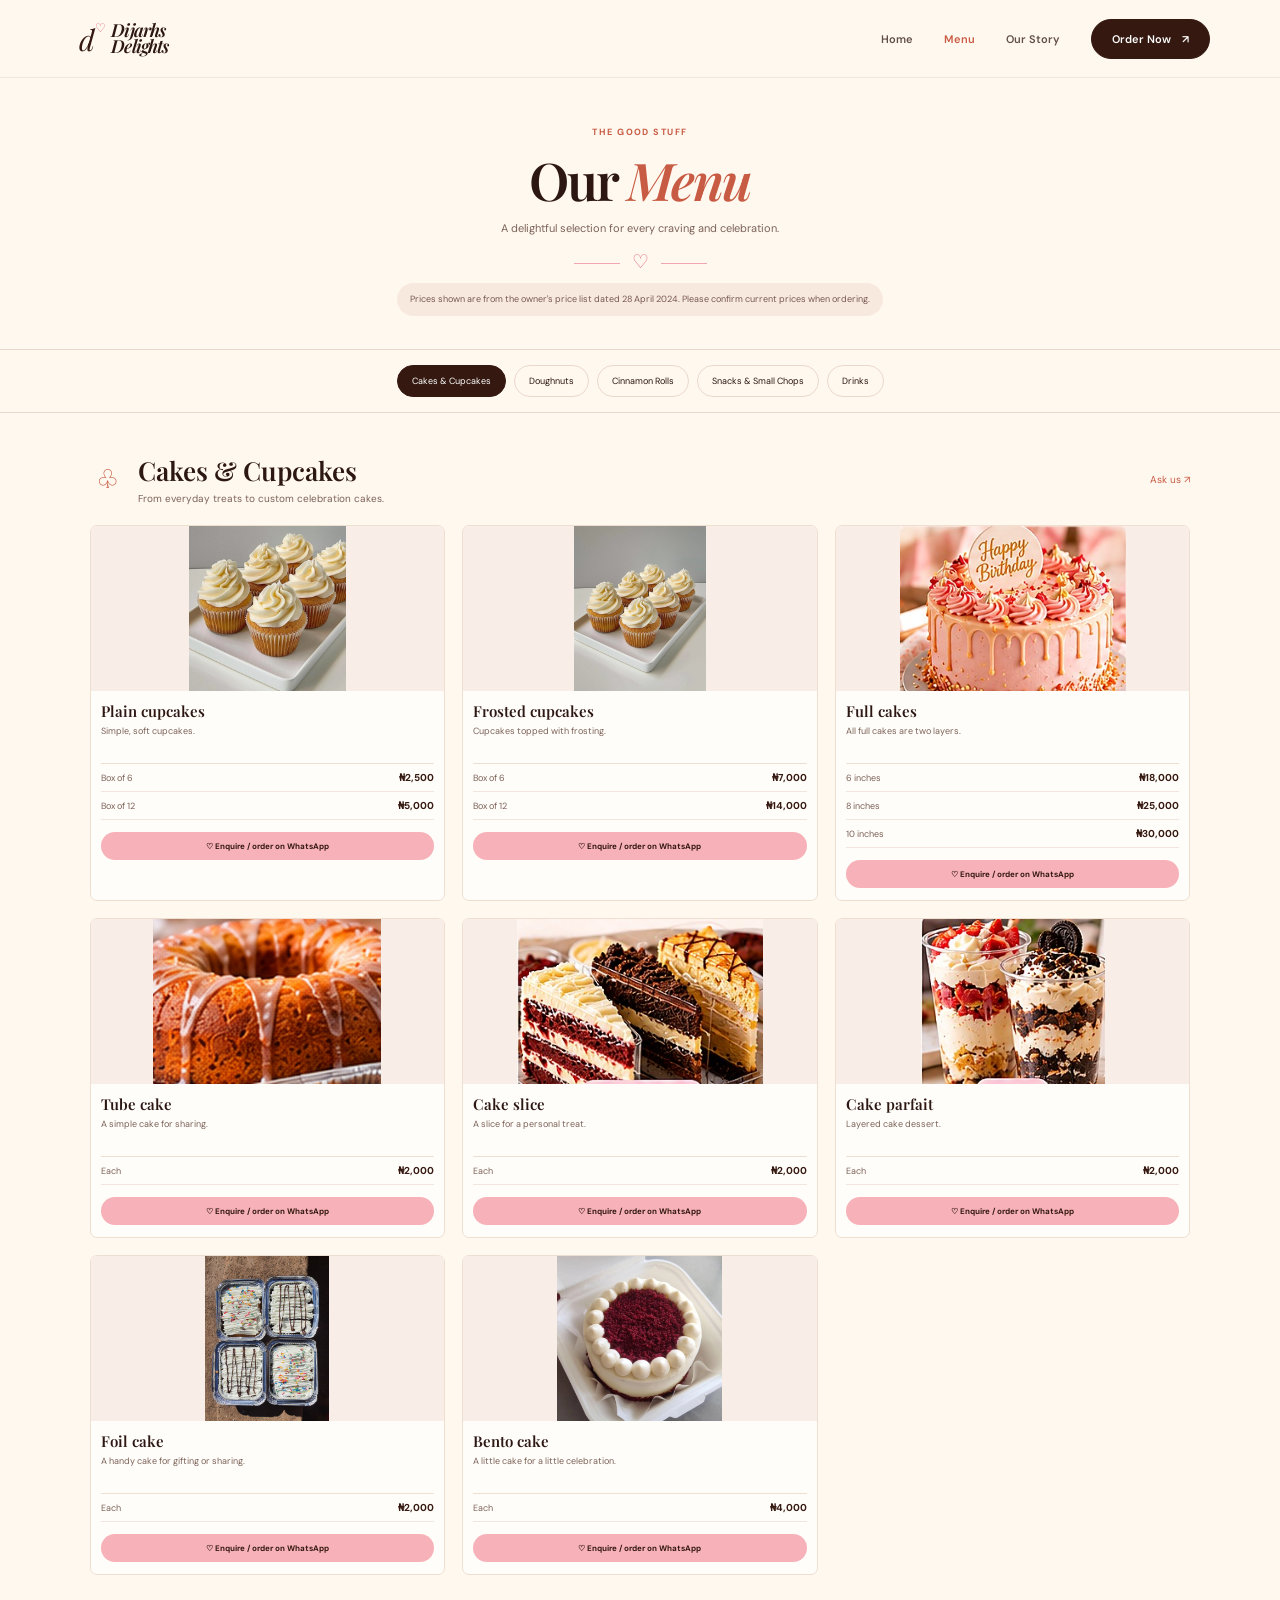
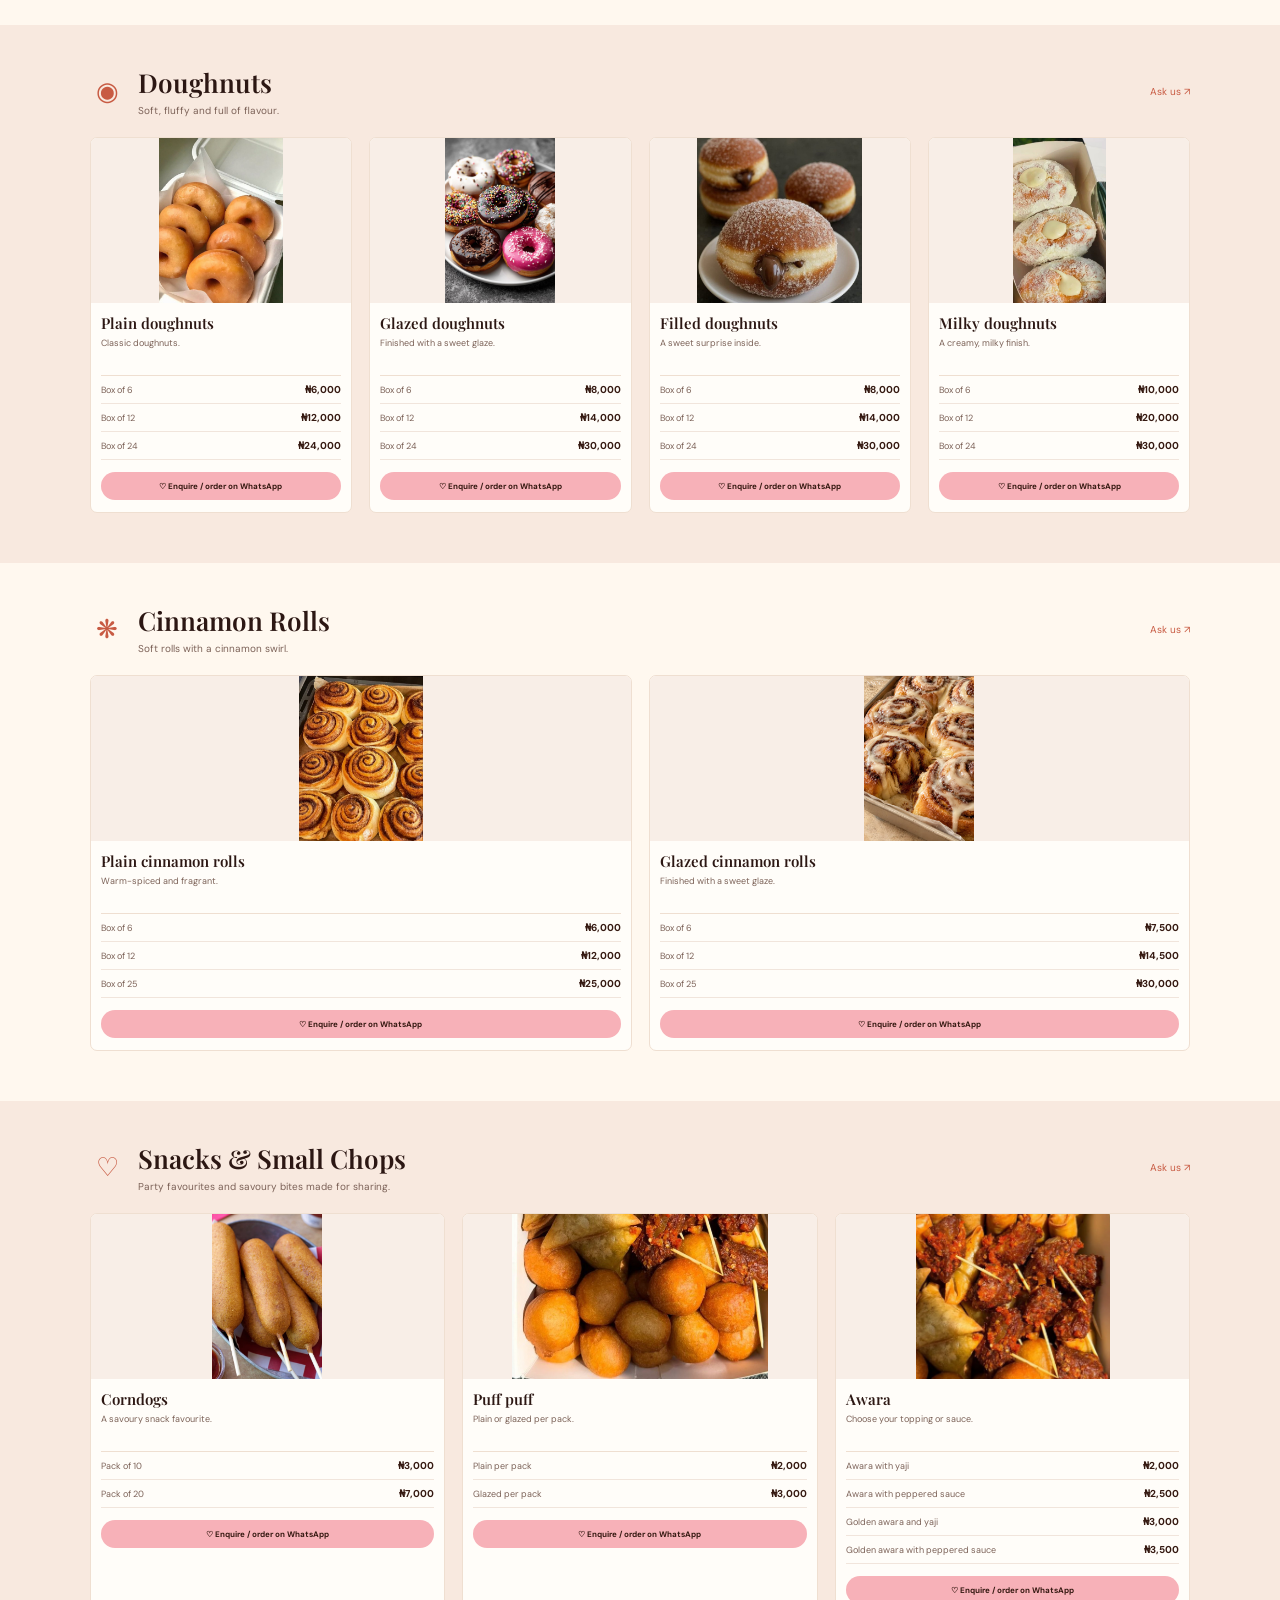
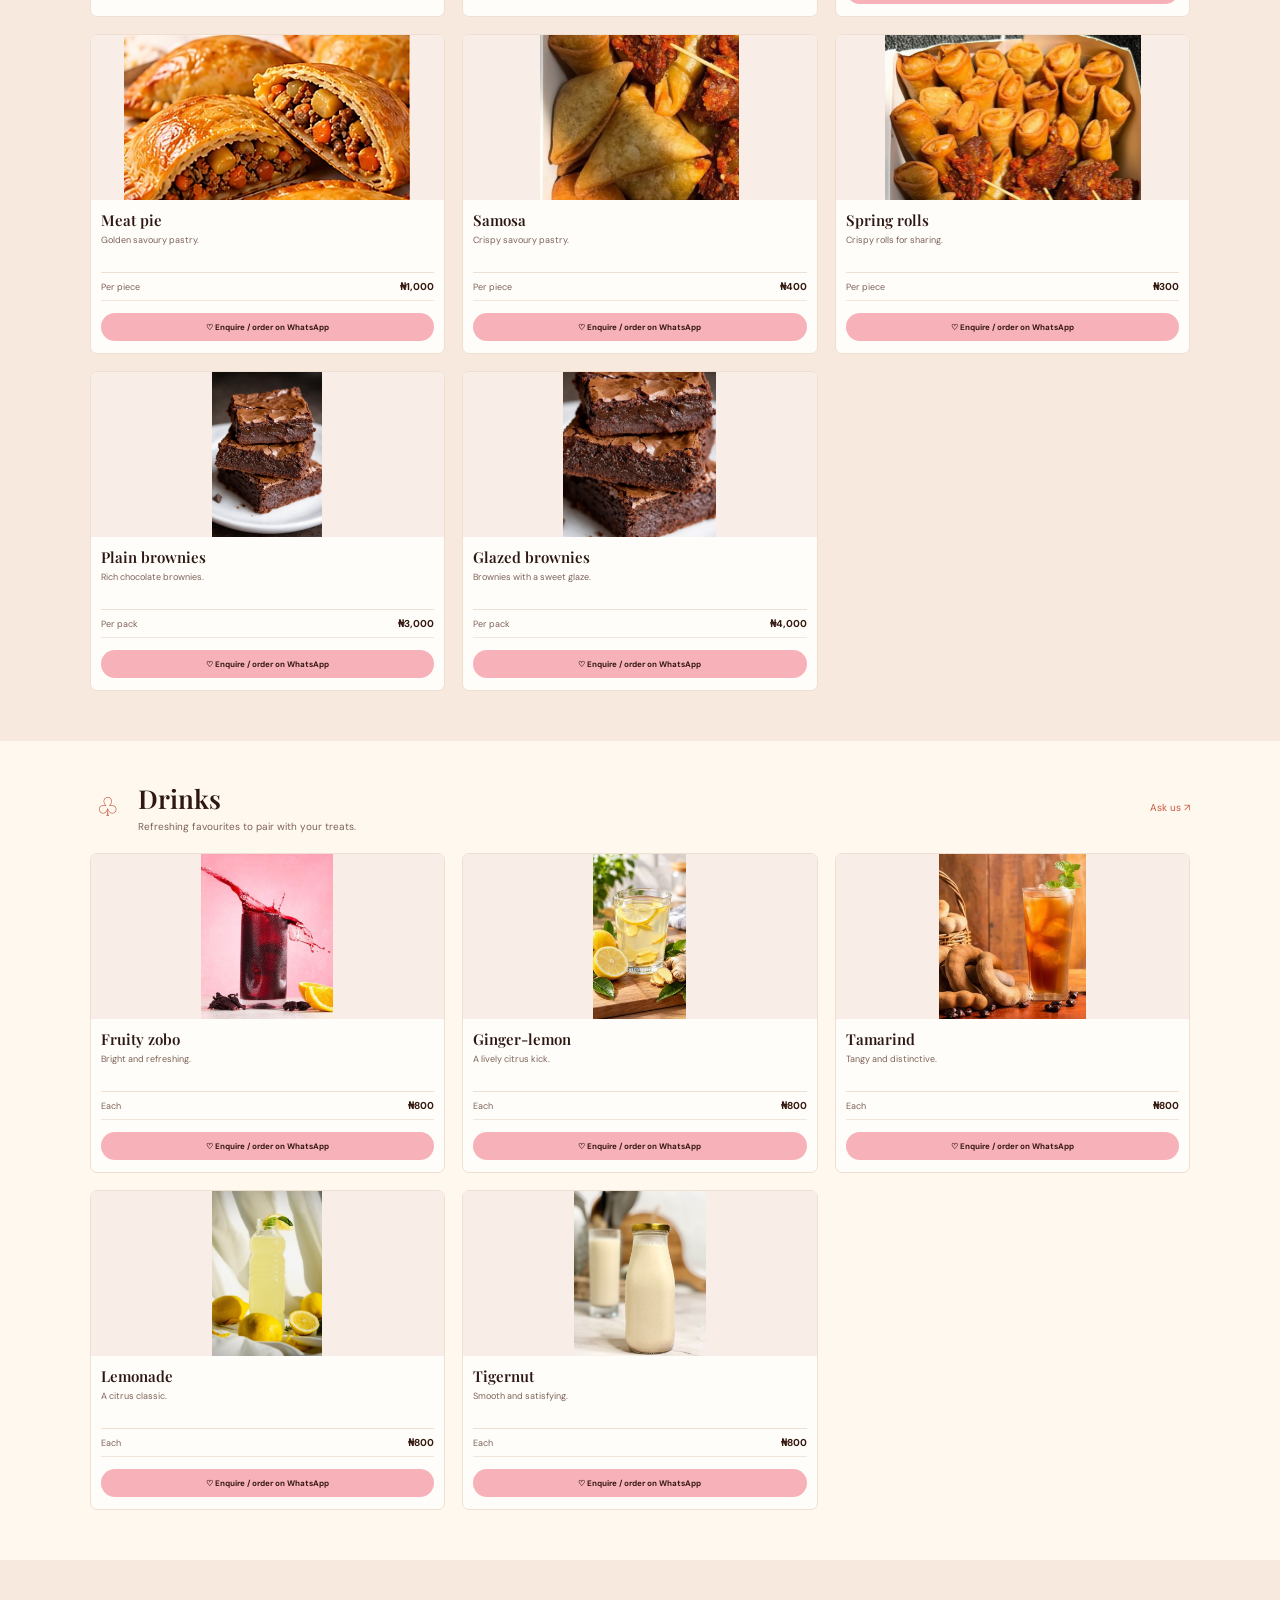
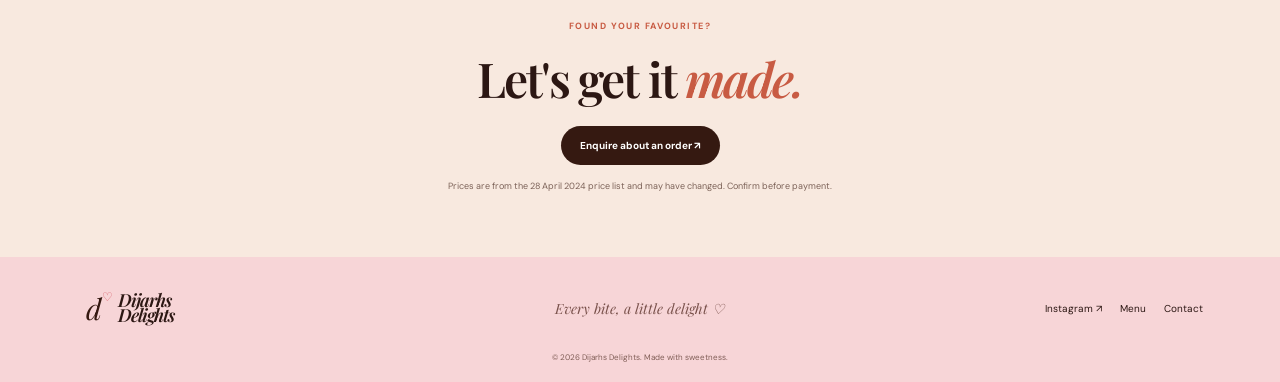
==== commit 6c638888: "Add files via upload" ====
--- a/menu.html
+++ b/menu.html
@@ -5,132 +5,186 @@
 <link href="https://fonts.googleapis.com/css2?family=DM+Sans:wght@400;500;600;700&family=Playfair+Display:ital,wght@0,600;0,700;1,600;1,700&family=Allura&display=swap" rel="stylesheet">
 <link rel="stylesheet" href="styles.css"></head><body data-current="menu">
 <header class="site-header">
-<a class="brand" href="index.html" aria-label="Delights by Dijarh home"><img src="pictures/dijarhs-logo.png" alt="Delights by Dijarh logo"></a>
+<a class="brand" href="index.html" aria-label="Dijarhs Delights home"><span class="brand-icon">d<span>♡</span></span><span class="brand-name">Dijarhs<br><i>Delights</i></span></a>
 <button class="menu-toggle" aria-label="Toggle navigation" aria-expanded="false">☰</button>
 <nav class="nav"><a href="index.html" data-page="home">Home</a><a href="menu.html" data-page="menu">Menu</a><a href="story.html" data-page="story">Our Story</a><a class="nav-cta" href="story.html#contact">Order Now <span>↗</span></a></nav>
 </header><main>
-<section class="page-intro"><p class="eyebrow dark">THE GOOD STUFF</p><h1>Our <em>Menu</em></h1><p>A delightful selection for every craving and celebration.</p><span class="heart-rule">♡</span><p class="price-note">Tap any listed price to enquire or order on WhatsApp. Custom designs, add-ons and delivery may cost extra.</p></section>
-<nav class="category-nav" aria-label="Menu categories"><a class="selected" href="#cakes">Cakes & Cupcakes</a><a href="#doughnuts">Doughnuts</a><a href="#rolls">Cinnamon Rolls</a><a href="#pancakes">Pancakes</a><a href="#waffles">Waffles</a><a href="#snacks">Snacks & Small Chops</a><a href="#drinks">Drinks</a></nav><section class="menu-section section" id="cakes"><div class="menu-title"><span class="menu-icon">♧</span><div><h2>Cakes &amp; Cupcakes</h2><p>From everyday treats to custom celebration cakes.</p></div><a href="https://wa.me/2347037272326?text=Hello%20Dijarhs%20Delights%21%20I%27d%20like%20to%20enquire%20about%20Cakes%20%26%20Cupcakes.%20Please%20share%20the%20current%20price%20and%20confirm%20availability." target="_blank" rel="noreferrer">Ask us ↗</a></div><div class="menu-grid four"><article class="menu-card">
-      <div class="menu-img" style="background-image:url('pictures/full-cakes.jpg')" role="img" aria-label="Birthday cakes"></div>
-      <h3>Birthday cakes</h3><p>Base prices by size and layers. Whipped cream: +₦5,500; character cakes: +₦3,000. Extra designs and delivery cost extra depending on design and location.</p>
-      <ul class="price-list"><li><a class="price-option" href="https://wa.me/2347037272326?text=Hello%20Dijarhs%20Delights%21%20I%27d%20like%20to%20enquire%20about%206%20inches%20%C2%B7%201%20layer%20of%20Birthday%20cakes%2C%20listed%20at%20%E2%82%A620%2C000.%20Please%20confirm%20availability." target="_blank" rel="noreferrer"><span>6 inches · 1 layer</span><strong>₦20,000</strong><span class="price-arrow" aria-hidden="true">↗</span></a></li><li><a class="price-option" href="https://wa.me/2347037272326?text=Hello%20Dijarhs%20Delights%21%20I%27d%20like%20to%20enquire%20about%206%20inches%20%C2%B7%202%20layers%20of%20Birthday%20cakes%2C%20listed%20at%20%E2%82%A635%2C000.%20Please%20confirm%20availability." target="_blank" rel="noreferrer"><span>6 inches · 2 layers</span><strong>₦35,000</strong><span class="price-arrow" aria-hidden="true">↗</span></a></li><li><a class="price-option" href="https://wa.me/2347037272326?text=Hello%20Dijarhs%20Delights%21%20I%27d%20like%20to%20enquire%20about%206%20inches%20%C2%B7%203%20layers%20of%20Birthday%20cakes%2C%20listed%20at%20%E2%82%A650%2C000.%20Please%20confirm%20availability." target="_blank" rel="noreferrer"><span>6 inches · 3 layers</span><strong>₦50,000</strong><span class="price-arrow" aria-hidden="true">↗</span></a></li><li><a class="price-option" href="https://wa.me/2347037272326?text=Hello%20Dijarhs%20Delights%21%20I%27d%20like%20to%20enquire%20about%208%20inches%20%C2%B7%201%20layer%20of%20Birthday%20cakes%2C%20listed%20at%20%E2%82%A625%2C000.%20Please%20confirm%20availability." target="_blank" rel="noreferrer"><span>8 inches · 1 layer</span><strong>₦25,000</strong><span class="price-arrow" aria-hidden="true">↗</span></a></li><li><a class="price-option" href="https://wa.me/2347037272326?text=Hello%20Dijarhs%20Delights%21%20I%27d%20like%20to%20enquire%20about%208%20inches%20%C2%B7%202%20layers%20of%20Birthday%20cakes%2C%20listed%20at%20%E2%82%A640%2C000.%20Please%20confirm%20availability." target="_blank" rel="noreferrer"><span>8 inches · 2 layers</span><strong>₦40,000</strong><span class="price-arrow" aria-hidden="true">↗</span></a></li><li><a class="price-option" href="https://wa.me/2347037272326?text=Hello%20Dijarhs%20Delights%21%20I%27d%20like%20to%20enquire%20about%208%20inches%20%C2%B7%203%20layers%20of%20Birthday%20cakes%2C%20listed%20at%20%E2%82%A660%2C000.%20Please%20confirm%20availability." target="_blank" rel="noreferrer"><span>8 inches · 3 layers</span><strong>₦60,000</strong><span class="price-arrow" aria-hidden="true">↗</span></a></li><li><a class="price-option" href="https://wa.me/2347037272326?text=Hello%20Dijarhs%20Delights%21%20I%27d%20like%20to%20enquire%20about%2010%20inches%20%C2%B7%201%20layer%20of%20Birthday%20cakes%2C%20listed%20at%20%E2%82%A630%2C000.%20Please%20confirm%20availability." target="_blank" rel="noreferrer"><span>10 inches · 1 layer</span><strong>₦30,000</strong><span class="price-arrow" aria-hidden="true">↗</span></a></li><li><a class="price-option" href="https://wa.me/2347037272326?text=Hello%20Dijarhs%20Delights%21%20I%27d%20like%20to%20enquire%20about%2010%20inches%20%C2%B7%202%20layers%20of%20Birthday%20cakes%2C%20listed%20at%20%E2%82%A650%2C000.%20Please%20confirm%20availability." target="_blank" rel="noreferrer"><span>10 inches · 2 layers</span><strong>₦50,000</strong><span class="price-arrow" aria-hidden="true">↗</span></a></li><li><a class="price-option" href="https://wa.me/2347037272326?text=Hello%20Dijarhs%20Delights%21%20I%27d%20like%20to%20enquire%20about%2010%20inches%20%C2%B7%203%20layers%20of%20Birthday%20cakes%2C%20listed%20at%20%E2%82%A670%2C000.%20Please%20confirm%20availability." target="_blank" rel="noreferrer"><span>10 inches · 3 layers</span><strong>₦70,000</strong><span class="price-arrow" aria-hidden="true">↗</span></a></li></ul>
-    </article><article class="menu-card">
+<section class="page-intro"><p class="eyebrow dark">THE GOOD STUFF</p><h1>Our <em>Menu</em></h1><p>A delightful selection for every craving and celebration.</p><span class="heart-rule">♡</span><p class="price-note">Prices shown are from the owner's price list dated 28 April 2024. Please confirm current prices when ordering.</p></section>
+<nav class="category-nav" aria-label="Menu categories"><a class="selected" href="#cakes">Cakes & Cupcakes</a><a href="#doughnuts">Doughnuts</a><a href="#rolls">Cinnamon Rolls</a><a href="#snacks">Snacks & Small Chops</a><a href="#drinks">Drinks</a></nav>
+<section class="menu-section section" id="cakes"><div class="menu-title"><span class="menu-icon">♧</span><div><h2>Cakes & Cupcakes</h2><p>From everyday treats to custom celebration cakes.</p></div><a href="https://wa.me/2347037272326?text=Hi%20Dijarhs%20Delights%21%20I%27d%20like%20to%20enquire%20about%20ordering%20cakes%20and%20cupcakes.%20Please%20let%20me%20know%20availability%20and%20delivery%20details.">Ask us ↗</a></div><div class="menu-grid">
+<article class="menu-card">
       <div class="menu-img" style="background-image:url('pictures/plain-cupcakes.jpg')" role="img" aria-label="Plain cupcakes"></div>
-      <h3>Plain cupcakes</h3><p>Soft, simple cupcakes.</p>
-      <ul class="price-list"><li><a class="price-option" href="https://wa.me/2347037272326?text=Hello%20Dijarhs%20Delights%21%20I%27d%20like%20to%20enquire%20about%20Plain%20cupcakes.%20Please%20share%20the%20current%20price%20and%20confirm%20availability." target="_blank" rel="noreferrer"><span>Price on request</span><strong>Price on request</strong><span class="price-arrow" aria-hidden="true">↗</span></a></li></ul>
-    </article><article class="menu-card">
+      <h3>Plain cupcakes</h3><p>Simple, soft cupcakes.</p>
+      <ul class="price-list"><li><span>Box of 6</span><strong>₦2,500</strong></li><li><span>Box of 12</span><strong>₦5,000</strong></li></ul>
+      <a class="mini-order" href="https://wa.me/2347037272326?text=Hi%20Dijarhs%20Delights%21%20I%27d%20like%20to%20enquire%20about%20ordering%20Plain%20cupcakes.%20Please%20let%20me%20know%20availability%20and%20delivery%20details." target="_blank" rel="noreferrer">♡ Enquire / order on WhatsApp</a>
+    </article>
+<article class="menu-card">
       <div class="menu-img" style="background-image:url('pictures/frosted-cupcakes.jpg')" role="img" aria-label="Frosted cupcakes"></div>
       <h3>Frosted cupcakes</h3><p>Cupcakes topped with frosting.</p>
-      <ul class="price-list"><li><a class="price-option" href="https://wa.me/2347037272326?text=Hello%20Dijarhs%20Delights%21%20I%27d%20like%20to%20enquire%20about%20Frosted%20cupcakes.%20Please%20share%20the%20current%20price%20and%20confirm%20availability." target="_blank" rel="noreferrer"><span>Price on request</span><strong>Price on request</strong><span class="price-arrow" aria-hidden="true">↗</span></a></li></ul>
-    </article><article class="menu-card">
+      <ul class="price-list"><li><span>Box of 6</span><strong>₦7,000</strong></li><li><span>Box of 12</span><strong>₦14,000</strong></li></ul>
+      <a class="mini-order" href="https://wa.me/2347037272326?text=Hi%20Dijarhs%20Delights%21%20I%27d%20like%20to%20enquire%20about%20ordering%20Frosted%20cupcakes.%20Please%20let%20me%20know%20availability%20and%20delivery%20details." target="_blank" rel="noreferrer">♡ Enquire / order on WhatsApp</a>
+    </article>
+<article class="menu-card">
+      <div class="menu-img" style="background-image:url('pictures/full-cakes.jpg')" role="img" aria-label="Full cakes"></div>
+      <h3>Full cakes</h3><p>All full cakes are two layers.</p>
+      <ul class="price-list"><li><span>6 inches</span><strong>₦18,000</strong></li><li><span>8 inches</span><strong>₦25,000</strong></li><li><span>10 inches</span><strong>₦30,000</strong></li></ul>
+      <a class="mini-order" href="https://wa.me/2347037272326?text=Hi%20Dijarhs%20Delights%21%20I%27d%20like%20to%20enquire%20about%20ordering%20Full%20cakes.%20Please%20let%20me%20know%20availability%20and%20delivery%20details." target="_blank" rel="noreferrer">♡ Enquire / order on WhatsApp</a>
+    </article>
+<article class="menu-card">
       <div class="menu-img" style="background-image:url('pictures/tube-cake.jpg')" role="img" aria-label="Tube cake"></div>
       <h3>Tube cake</h3><p>A simple cake for sharing.</p>
-      <ul class="price-list"><li><a class="price-option" href="https://wa.me/2347037272326?text=Hello%20Dijarhs%20Delights%21%20I%27d%20like%20to%20enquire%20about%20Tube%20cake.%20Please%20share%20the%20current%20price%20and%20confirm%20availability." target="_blank" rel="noreferrer"><span>Price on request</span><strong>Price on request</strong><span class="price-arrow" aria-hidden="true">↗</span></a></li></ul>
-    </article><article class="menu-card">
+      <ul class="price-list"><li><span>Each</span><strong>₦2,000</strong></li></ul>
+      <a class="mini-order" href="https://wa.me/2347037272326?text=Hi%20Dijarhs%20Delights%21%20I%27d%20like%20to%20enquire%20about%20ordering%20Tube%20cake.%20Please%20let%20me%20know%20availability%20and%20delivery%20details." target="_blank" rel="noreferrer">♡ Enquire / order on WhatsApp</a>
+    </article>
+<article class="menu-card">
+      <div class="menu-img" style="background-image:url('pictures/cake-slice.jpg')" role="img" aria-label="Cake slice"></div>
+      <h3>Cake slice</h3><p>A slice for a personal treat.</p>
+      <ul class="price-list"><li><span>Each</span><strong>₦2,000</strong></li></ul>
+      <a class="mini-order" href="https://wa.me/2347037272326?text=Hi%20Dijarhs%20Delights%21%20I%27d%20like%20to%20enquire%20about%20ordering%20Cake%20slice.%20Please%20let%20me%20know%20availability%20and%20delivery%20details." target="_blank" rel="noreferrer">♡ Enquire / order on WhatsApp</a>
+    </article>
+<article class="menu-card">
+      <div class="menu-img" style="background-image:url('pictures/cake-parfait.jpg')" role="img" aria-label="Cake parfait"></div>
+      <h3>Cake parfait</h3><p>Layered cake dessert.</p>
+      <ul class="price-list"><li><span>Each</span><strong>₦2,000</strong></li></ul>
+      <a class="mini-order" href="https://wa.me/2347037272326?text=Hi%20Dijarhs%20Delights%21%20I%27d%20like%20to%20enquire%20about%20ordering%20Cake%20parfait.%20Please%20let%20me%20know%20availability%20and%20delivery%20details." target="_blank" rel="noreferrer">♡ Enquire / order on WhatsApp</a>
+    </article>
+<article class="menu-card">
       <div class="menu-img" style="background-image:url('pictures/foil-cake.jpg')" role="img" aria-label="Foil cake"></div>
       <h3>Foil cake</h3><p>A handy cake for gifting or sharing.</p>
-      <ul class="price-list"><li><a class="price-option" href="https://wa.me/2347037272326?text=Hello%20Dijarhs%20Delights%21%20I%27d%20like%20to%20enquire%20about%20Foil%20cake.%20Please%20share%20the%20current%20price%20and%20confirm%20availability." target="_blank" rel="noreferrer"><span>Price on request</span><strong>Price on request</strong><span class="price-arrow" aria-hidden="true">↗</span></a></li></ul>
-    </article><article class="menu-card">
-      <div class="menu-img" style="background-image:url('pictures/cake-slice.jpg')" role="img" aria-label="Cake slice"></div>
-      <h3>Cake slice</h3><p>A slice for a personal treat.</p>
-      <ul class="price-list"><li><a class="price-option" href="https://wa.me/2347037272326?text=Hello%20Dijarhs%20Delights%21%20I%27d%20like%20to%20enquire%20about%20Cake%20slice.%20Please%20share%20the%20current%20price%20and%20confirm%20availability." target="_blank" rel="noreferrer"><span>Price on request</span><strong>Price on request</strong><span class="price-arrow" aria-hidden="true">↗</span></a></li></ul>
-    </article><article class="menu-card">
-      <div class="menu-img" style="background-image:url('pictures/cake-parfait.jpg')" role="img" aria-label="Cake parfait"></div>
-      <h3>Cake parfait</h3><p>Layered cake dessert.</p>
-      <ul class="price-list"><li><a class="price-option" href="https://wa.me/2347037272326?text=Hello%20Dijarhs%20Delights%21%20I%27d%20like%20to%20enquire%20about%20Cake%20parfait.%20Please%20share%20the%20current%20price%20and%20confirm%20availability." target="_blank" rel="noreferrer"><span>Price on request</span><strong>Price on request</strong><span class="price-arrow" aria-hidden="true">↗</span></a></li></ul>
-    </article><article class="menu-card">
+      <ul class="price-list"><li><span>Each</span><strong>₦2,000</strong></li></ul>
+      <a class="mini-order" href="https://wa.me/2347037272326?text=Hi%20Dijarhs%20Delights%21%20I%27d%20like%20to%20enquire%20about%20ordering%20Foil%20cake.%20Please%20let%20me%20know%20availability%20and%20delivery%20details." target="_blank" rel="noreferrer">♡ Enquire / order on WhatsApp</a>
+    </article>
+<article class="menu-card">
       <div class="menu-img" style="background-image:url('pictures/bento-cake.jpg')" role="img" aria-label="Bento cake"></div>
       <h3>Bento cake</h3><p>A little cake for a little celebration.</p>
-      <ul class="price-list"><li><a class="price-option" href="https://wa.me/2347037272326?text=Hello%20Dijarhs%20Delights%21%20I%27d%20like%20to%20enquire%20about%20Bento%20cake.%20Please%20share%20the%20current%20price%20and%20confirm%20availability." target="_blank" rel="noreferrer"><span>Price on request</span><strong>Price on request</strong><span class="price-arrow" aria-hidden="true">↗</span></a></li></ul>
-    </article></div></section><section class="menu-section section tinted" id="doughnuts"><div class="menu-title"><span class="menu-icon">◉</span><div><h2>Doughnuts</h2><p>Soft, fluffy and full of flavour.</p></div><a href="https://wa.me/2347037272326?text=Hello%20Dijarhs%20Delights%21%20I%27d%20like%20to%20enquire%20about%20Doughnuts.%20Please%20share%20the%20current%20price%20and%20confirm%20availability." target="_blank" rel="noreferrer">Ask us ↗</a></div><div class="menu-grid four"><article class="menu-card">
+      <ul class="price-list"><li><span>Each</span><strong>₦4,000</strong></li></ul>
+      <a class="mini-order" href="https://wa.me/2347037272326?text=Hi%20Dijarhs%20Delights%21%20I%27d%20like%20to%20enquire%20about%20ordering%20Bento%20cake.%20Please%20let%20me%20know%20availability%20and%20delivery%20details." target="_blank" rel="noreferrer">♡ Enquire / order on WhatsApp</a>
+    </article>
+</div></section>
+<section class="menu-section section tinted" id="doughnuts"><div class="menu-title"><span class="menu-icon">◉</span><div><h2>Doughnuts</h2><p>Soft, fluffy and full of flavour.</p></div><a href="https://wa.me/2347037272326?text=Hi%20Dijarhs%20Delights%21%20I%27d%20like%20to%20enquire%20about%20ordering%20doughnuts.%20Please%20let%20me%20know%20availability%20and%20delivery%20details.">Ask us ↗</a></div><div class="menu-grid four">
+<article class="menu-card">
       <div class="menu-img" style="background-image:url('pictures/plain-doughnuts.jpg')" role="img" aria-label="Plain doughnuts"></div>
       <h3>Plain doughnuts</h3><p>Classic doughnuts.</p>
-      <ul class="price-list"><li><a class="price-option" href="https://wa.me/2347037272326?text=Hello%20Dijarhs%20Delights%21%20I%27d%20like%20to%20enquire%20about%20Box%20of%206%20of%20Plain%20doughnuts%2C%20listed%20at%20%E2%82%A66%2C000.%20Please%20confirm%20availability." target="_blank" rel="noreferrer"><span>Box of 6</span><strong>₦6,000</strong><span class="price-arrow" aria-hidden="true">↗</span></a></li><li><a class="price-option" href="https://wa.me/2347037272326?text=Hello%20Dijarhs%20Delights%21%20I%27d%20like%20to%20enquire%20about%20Box%20of%2012%20of%20Plain%20doughnuts%2C%20listed%20at%20%E2%82%A612%2C000.%20Please%20confirm%20availability." target="_blank" rel="noreferrer"><span>Box of 12</span><strong>₦12,000</strong><span class="price-arrow" aria-hidden="true">↗</span></a></li><li><a class="price-option" href="https://wa.me/2347037272326?text=Hello%20Dijarhs%20Delights%21%20I%27d%20like%20to%20enquire%20about%20Box%20of%2024%20of%20Plain%20doughnuts%2C%20listed%20at%20%E2%82%A624%2C000.%20Please%20confirm%20availability." target="_blank" rel="noreferrer"><span>Box of 24</span><strong>₦24,000</strong><span class="price-arrow" aria-hidden="true">↗</span></a></li></ul>
-    </article><article class="menu-card">
+      <ul class="price-list"><li><span>Box of 6</span><strong>₦6,000</strong></li><li><span>Box of 12</span><strong>₦12,000</strong></li><li><span>Box of 24</span><strong>₦24,000</strong></li></ul>
+      <a class="mini-order" href="https://wa.me/2347037272326?text=Hi%20Dijarhs%20Delights%21%20I%27d%20like%20to%20enquire%20about%20ordering%20Plain%20doughnuts.%20Please%20let%20me%20know%20availability%20and%20delivery%20details." target="_blank" rel="noreferrer">♡ Enquire / order on WhatsApp</a>
+    </article>
+<article class="menu-card">
       <div class="menu-img" style="background-image:url('pictures/glazed-doughnuts.jpg')" role="img" aria-label="Glazed doughnuts"></div>
       <h3>Glazed doughnuts</h3><p>Finished with a sweet glaze.</p>
-      <ul class="price-list"><li><a class="price-option" href="https://wa.me/2347037272326?text=Hello%20Dijarhs%20Delights%21%20I%27d%20like%20to%20enquire%20about%20Box%20of%206%20of%20Glazed%20doughnuts%2C%20listed%20at%20%E2%82%A68%2C000.%20Please%20confirm%20availability." target="_blank" rel="noreferrer"><span>Box of 6</span><strong>₦8,000</strong><span class="price-arrow" aria-hidden="true">↗</span></a></li><li><a class="price-option" href="https://wa.me/2347037272326?text=Hello%20Dijarhs%20Delights%21%20I%27d%20like%20to%20enquire%20about%20Box%20of%2012%20of%20Glazed%20doughnuts%2C%20listed%20at%20%E2%82%A614%2C000.%20Please%20confirm%20availability." target="_blank" rel="noreferrer"><span>Box of 12</span><strong>₦14,000</strong><span class="price-arrow" aria-hidden="true">↗</span></a></li><li><a class="price-option" href="https://wa.me/2347037272326?text=Hello%20Dijarhs%20Delights%21%20I%27d%20like%20to%20enquire%20about%20Box%20of%2024%20of%20Glazed%20doughnuts%2C%20listed%20at%20%E2%82%A630%2C000.%20Please%20confirm%20availability." target="_blank" rel="noreferrer"><span>Box of 24</span><strong>₦30,000</strong><span class="price-arrow" aria-hidden="true">↗</span></a></li></ul>
-    </article><article class="menu-card">
+      <ul class="price-list"><li><span>Box of 6</span><strong>₦8,000</strong></li><li><span>Box of 12</span><strong>₦14,000</strong></li><li><span>Box of 24</span><strong>₦30,000</strong></li></ul>
+      <a class="mini-order" href="https://wa.me/2347037272326?text=Hi%20Dijarhs%20Delights%21%20I%27d%20like%20to%20enquire%20about%20ordering%20Glazed%20doughnuts.%20Please%20let%20me%20know%20availability%20and%20delivery%20details." target="_blank" rel="noreferrer">♡ Enquire / order on WhatsApp</a>
+    </article>
+<article class="menu-card">
       <div class="menu-img" style="background-image:url('pictures/filled-doughnuts.jpg')" role="img" aria-label="Filled doughnuts"></div>
-      <h3>Filled doughnuts</h3><p>Doughnuts with a sweet filling.</p>
-      <ul class="price-list"><li><a class="price-option" href="https://wa.me/2347037272326?text=Hello%20Dijarhs%20Delights%21%20I%27d%20like%20to%20enquire%20about%20Box%20of%206%20of%20Filled%20doughnuts%2C%20listed%20at%20%E2%82%A68%2C000.%20Please%20confirm%20availability." target="_blank" rel="noreferrer"><span>Box of 6</span><strong>₦8,000</strong><span class="price-arrow" aria-hidden="true">↗</span></a></li><li><a class="price-option" href="https://wa.me/2347037272326?text=Hello%20Dijarhs%20Delights%21%20I%27d%20like%20to%20enquire%20about%20Box%20of%2012%20of%20Filled%20doughnuts%2C%20listed%20at%20%E2%82%A614%2C000.%20Please%20confirm%20availability." target="_blank" rel="noreferrer"><span>Box of 12</span><strong>₦14,000</strong><span class="price-arrow" aria-hidden="true">↗</span></a></li><li><a class="price-option" href="https://wa.me/2347037272326?text=Hello%20Dijarhs%20Delights%21%20I%27d%20like%20to%20enquire%20about%20Box%20of%2024%20of%20Filled%20doughnuts%2C%20listed%20at%20%E2%82%A630%2C000.%20Please%20confirm%20availability." target="_blank" rel="noreferrer"><span>Box of 24</span><strong>₦30,000</strong><span class="price-arrow" aria-hidden="true">↗</span></a></li></ul>
-    </article><article class="menu-card">
+      <h3>Filled doughnuts</h3><p>A sweet surprise inside.</p>
+      <ul class="price-list"><li><span>Box of 6</span><strong>₦8,000</strong></li><li><span>Box of 12</span><strong>₦14,000</strong></li><li><span>Box of 24</span><strong>₦30,000</strong></li></ul>
+      <a class="mini-order" href="https://wa.me/2347037272326?text=Hi%20Dijarhs%20Delights%21%20I%27d%20like%20to%20enquire%20about%20ordering%20Filled%20doughnuts.%20Please%20let%20me%20know%20availability%20and%20delivery%20details." target="_blank" rel="noreferrer">♡ Enquire / order on WhatsApp</a>
+    </article>
+<article class="menu-card">
       <div class="menu-img" style="background-image:url('pictures/milky-doughnuts.jpg')" role="img" aria-label="Milky doughnuts"></div>
-      <h3>Milky doughnuts</h3><p>Soft doughnuts finished with a milky topping.</p>
-      <ul class="price-list"><li><a class="price-option" href="https://wa.me/2347037272326?text=Hello%20Dijarhs%20Delights%21%20I%27d%20like%20to%20enquire%20about%20Box%20of%206%20of%20Milky%20doughnuts%2C%20listed%20at%20%E2%82%A610%2C000.%20Please%20confirm%20availability." target="_blank" rel="noreferrer"><span>Box of 6</span><strong>₦10,000</strong><span class="price-arrow" aria-hidden="true">↗</span></a></li><li><a class="price-option" href="https://wa.me/2347037272326?text=Hello%20Dijarhs%20Delights%21%20I%27d%20like%20to%20enquire%20about%20Box%20of%2012%20of%20Milky%20doughnuts%2C%20listed%20at%20%E2%82%A620%2C000.%20Please%20confirm%20availability." target="_blank" rel="noreferrer"><span>Box of 12</span><strong>₦20,000</strong><span class="price-arrow" aria-hidden="true">↗</span></a></li><li><a class="price-option" href="https://wa.me/2347037272326?text=Hello%20Dijarhs%20Delights%21%20I%27d%20like%20to%20enquire%20about%20Box%20of%2024%20of%20Milky%20doughnuts%2C%20listed%20at%20%E2%82%A630%2C000.%20Please%20confirm%20availability." target="_blank" rel="noreferrer"><span>Box of 24</span><strong>₦30,000</strong><span class="price-arrow" aria-hidden="true">↗</span></a></li></ul>
-    </article></div></section><section class="menu-section section" id="rolls"><div class="menu-title"><span class="menu-icon">◎</span><div><h2>Cinnamon Rolls</h2><p>Warm, soft rolls with cinnamon swirls.</p></div><a href="https://wa.me/2347037272326?text=Hello%20Dijarhs%20Delights%21%20I%27d%20like%20to%20enquire%20about%20Cinnamon%20Rolls.%20Please%20share%20the%20current%20price%20and%20confirm%20availability." target="_blank" rel="noreferrer">Ask us ↗</a></div><div class="menu-grid"><article class="menu-card">
+      <h3>Milky doughnuts</h3><p>A creamy, milky finish.</p>
+      <ul class="price-list"><li><span>Box of 6</span><strong>₦10,000</strong></li><li><span>Box of 12</span><strong>₦20,000</strong></li><li><span>Box of 24</span><strong>₦30,000</strong></li></ul>
+      <a class="mini-order" href="https://wa.me/2347037272326?text=Hi%20Dijarhs%20Delights%21%20I%27d%20like%20to%20enquire%20about%20ordering%20Milky%20doughnuts.%20Please%20let%20me%20know%20availability%20and%20delivery%20details." target="_blank" rel="noreferrer">♡ Enquire / order on WhatsApp</a>
+    </article>
+</div></section>
+<section class="menu-section section" id="rolls"><div class="menu-title"><span class="menu-icon">❋</span><div><h2>Cinnamon Rolls</h2><p>Soft rolls with a cinnamon swirl.</p></div><a href="https://wa.me/2347037272326?text=Hi%20Dijarhs%20Delights%21%20I%27d%20like%20to%20enquire%20about%20ordering%20cinnamon%20rolls.%20Please%20let%20me%20know%20availability%20and%20delivery%20details.">Ask us ↗</a></div><div class="menu-grid two">
+<article class="menu-card">
       <div class="menu-img" style="background-image:url('pictures/plain-cinnamon-rolls.jpg')" role="img" aria-label="Plain cinnamon rolls"></div>
-      <h3>Plain cinnamon rolls</h3><p>Soft cinnamon rolls.</p>
-      <ul class="price-list"><li><a class="price-option" href="https://wa.me/2347037272326?text=Hello%20Dijarhs%20Delights%21%20I%27d%20like%20to%20enquire%20about%20Box%20of%206%20of%20Plain%20cinnamon%20rolls%2C%20listed%20at%20%E2%82%A66%2C000.%20Please%20confirm%20availability." target="_blank" rel="noreferrer"><span>Box of 6</span><strong>₦6,000</strong><span class="price-arrow" aria-hidden="true">↗</span></a></li><li><a class="price-option" href="https://wa.me/2347037272326?text=Hello%20Dijarhs%20Delights%21%20I%27d%20like%20to%20enquire%20about%20Box%20of%2012%20of%20Plain%20cinnamon%20rolls%2C%20listed%20at%20%E2%82%A612%2C000.%20Please%20confirm%20availability." target="_blank" rel="noreferrer"><span>Box of 12</span><strong>₦12,000</strong><span class="price-arrow" aria-hidden="true">↗</span></a></li><li><a class="price-option" href="https://wa.me/2347037272326?text=Hello%20Dijarhs%20Delights%21%20I%27d%20like%20to%20enquire%20about%20Box%20of%2025%20of%20Plain%20cinnamon%20rolls%2C%20listed%20at%20%E2%82%A625%2C000.%20Please%20confirm%20availability." target="_blank" rel="noreferrer"><span>Box of 25</span><strong>₦25,000</strong><span class="price-arrow" aria-hidden="true">↗</span></a></li></ul>
-    </article><article class="menu-card">
+      <h3>Plain cinnamon rolls</h3><p>Warm-spiced and fragrant.</p>
+      <ul class="price-list"><li><span>Box of 6</span><strong>₦6,000</strong></li><li><span>Box of 12</span><strong>₦12,000</strong></li><li><span>Box of 25</span><strong>₦25,000</strong></li></ul>
+      <a class="mini-order" href="https://wa.me/2347037272326?text=Hi%20Dijarhs%20Delights%21%20I%27d%20like%20to%20enquire%20about%20ordering%20Plain%20cinnamon%20rolls.%20Please%20let%20me%20know%20availability%20and%20delivery%20details." target="_blank" rel="noreferrer">♡ Enquire / order on WhatsApp</a>
+    </article>
+<article class="menu-card">
       <div class="menu-img" style="background-image:url('pictures/glazed-cinnamon-rolls.jpg')" role="img" aria-label="Glazed cinnamon rolls"></div>
-      <h3>Glazed cinnamon rolls</h3><p>Cinnamon rolls finished with glaze.</p>
-      <ul class="price-list"><li><a class="price-option" href="https://wa.me/2347037272326?text=Hello%20Dijarhs%20Delights%21%20I%27d%20like%20to%20enquire%20about%20Box%20of%206%20of%20Glazed%20cinnamon%20rolls%2C%20listed%20at%20%E2%82%A67%2C500.%20Please%20confirm%20availability." target="_blank" rel="noreferrer"><span>Box of 6</span><strong>₦7,500</strong><span class="price-arrow" aria-hidden="true">↗</span></a></li><li><a class="price-option" href="https://wa.me/2347037272326?text=Hello%20Dijarhs%20Delights%21%20I%27d%20like%20to%20enquire%20about%20Box%20of%2012%20of%20Glazed%20cinnamon%20rolls%2C%20listed%20at%20%E2%82%A614%2C500.%20Please%20confirm%20availability." target="_blank" rel="noreferrer"><span>Box of 12</span><strong>₦14,500</strong><span class="price-arrow" aria-hidden="true">↗</span></a></li><li><a class="price-option" href="https://wa.me/2347037272326?text=Hello%20Dijarhs%20Delights%21%20I%27d%20like%20to%20enquire%20about%20Box%20of%2025%20of%20Glazed%20cinnamon%20rolls%2C%20listed%20at%20%E2%82%A630%2C000.%20Please%20confirm%20availability." target="_blank" rel="noreferrer"><span>Box of 25</span><strong>₦30,000</strong><span class="price-arrow" aria-hidden="true">↗</span></a></li></ul>
-    </article></div></section><section class="menu-section section tinted" id="pancakes"><div class="menu-title"><span class="menu-icon">◌</span><div><h2>Pancakes</h2><p>Mini pancakes and big stacks for sharing.</p></div><a href="https://wa.me/2347037272326?text=Hello%20Dijarhs%20Delights%21%20I%27d%20like%20to%20enquire%20about%20Pancakes.%20Please%20share%20the%20current%20price%20and%20confirm%20availability." target="_blank" rel="noreferrer">Ask us ↗</a></div><div class="menu-grid"><article class="menu-card">
-      <div class="menu-img" style="background-image:url('pictures/pancakes.jpg')" role="img" aria-label="Mini pancakes"></div>
-      <h3>Mini pancakes</h3><p>Mini pancakes for sharing.</p>
-      <ul class="price-list"><li><a class="price-option" href="https://wa.me/2347037272326?text=Hello%20Dijarhs%20Delights%21%20I%27d%20like%20to%20enquire%20about%20Pack%20of%2015%20of%20Mini%20pancakes%2C%20listed%20at%20%E2%82%A65%2C000.%20Please%20confirm%20availability." target="_blank" rel="noreferrer"><span>Pack of 15</span><strong>₦5,000</strong><span class="price-arrow" aria-hidden="true">↗</span></a></li><li><a class="price-option" href="https://wa.me/2347037272326?text=Hello%20Dijarhs%20Delights%21%20I%27d%20like%20to%20enquire%20about%20Pack%20of%2025%20of%20Mini%20pancakes%2C%20listed%20at%20%E2%82%A69%2C000.%20Please%20confirm%20availability." target="_blank" rel="noreferrer"><span>Pack of 25</span><strong>₦9,000</strong><span class="price-arrow" aria-hidden="true">↗</span></a></li><li><a class="price-option" href="https://wa.me/2347037272326?text=Hello%20Dijarhs%20Delights%21%20I%27d%20like%20to%20enquire%20about%20Pack%20of%2035%20of%20Mini%20pancakes%2C%20listed%20at%20%E2%82%A612%2C000.%20Please%20confirm%20availability." target="_blank" rel="noreferrer"><span>Pack of 35</span><strong>₦12,000</strong><span class="price-arrow" aria-hidden="true">↗</span></a></li></ul>
-    </article><article class="menu-card">
-      <div class="menu-img" style="background-image:url('pictures/pancakes.jpg')" role="img" aria-label="Big pancakes"></div>
-      <h3>Big pancakes</h3><p>Five stacks of pancakes.</p>
-      <ul class="price-list"><li><a class="price-option" href="https://wa.me/2347037272326?text=Hello%20Dijarhs%20Delights%21%20I%27d%20like%20to%20enquire%20about%205%20stacks%20of%20Big%20pancakes%2C%20listed%20at%20%E2%82%A612%2C000.%20Please%20confirm%20availability." target="_blank" rel="noreferrer"><span>5 stacks</span><strong>₦12,000</strong><span class="price-arrow" aria-hidden="true">↗</span></a></li></ul>
-    </article></div></section><section class="menu-section section" id="waffles"><div class="menu-title"><span class="menu-icon">▦</span><div><h2>Waffles</h2><p>Golden waffles in shareable packs.</p></div><a href="https://wa.me/2347037272326?text=Hello%20Dijarhs%20Delights%21%20I%27d%20like%20to%20enquire%20about%20Waffles.%20Please%20share%20the%20current%20price%20and%20confirm%20availability." target="_blank" rel="noreferrer">Ask us ↗</a></div><div class="menu-grid"><article class="menu-card">
-      <div class="menu-img" style="background-image:url('pictures/waffles.jpg')" role="img" aria-label="Waffles"></div>
-      <h3>Waffles</h3><p>Golden waffles for sharing.</p>
-      <ul class="price-list"><li><a class="price-option" href="https://wa.me/2347037272326?text=Hello%20Dijarhs%20Delights%21%20I%27d%20like%20to%20enquire%20about%20Pack%20of%205%20of%20Waffles%2C%20listed%20at%20%E2%82%A65%2C000.%20Please%20confirm%20availability." target="_blank" rel="noreferrer"><span>Pack of 5</span><strong>₦5,000</strong><span class="price-arrow" aria-hidden="true">↗</span></a></li><li><a class="price-option" href="https://wa.me/2347037272326?text=Hello%20Dijarhs%20Delights%21%20I%27d%20like%20to%20enquire%20about%20Pack%20of%2010%20of%20Waffles%2C%20listed%20at%20%E2%82%A610%2C000.%20Please%20confirm%20availability." target="_blank" rel="noreferrer"><span>Pack of 10</span><strong>₦10,000</strong><span class="price-arrow" aria-hidden="true">↗</span></a></li><li><a class="price-option" href="https://wa.me/2347037272326?text=Hello%20Dijarhs%20Delights%21%20I%27d%20like%20to%20enquire%20about%20Pack%20of%2015%20of%20Waffles%2C%20listed%20at%20%E2%82%A615%2C000.%20Please%20confirm%20availability." target="_blank" rel="noreferrer"><span>Pack of 15</span><strong>₦15,000</strong><span class="price-arrow" aria-hidden="true">↗</span></a></li></ul>
-    </article></div></section><section class="menu-section section tinted" id="snacks"><div class="menu-title"><span class="menu-icon">♡</span><div><h2>Snacks &amp; Small Chops</h2><p>Savoury bites and sweet treats.</p></div><a href="https://wa.me/2347037272326?text=Hello%20Dijarhs%20Delights%21%20I%27d%20like%20to%20enquire%20about%20Snacks%20%26%20Small%20Chops.%20Please%20share%20the%20current%20price%20and%20confirm%20availability." target="_blank" rel="noreferrer">Ask us ↗</a></div><div class="menu-grid four"><article class="menu-card">
+      <h3>Glazed cinnamon rolls</h3><p>Finished with a sweet glaze.</p>
+      <ul class="price-list"><li><span>Box of 6</span><strong>₦7,500</strong></li><li><span>Box of 12</span><strong>₦14,500</strong></li><li><span>Box of 25</span><strong>₦30,000</strong></li></ul>
+      <a class="mini-order" href="https://wa.me/2347037272326?text=Hi%20Dijarhs%20Delights%21%20I%27d%20like%20to%20enquire%20about%20ordering%20Glazed%20cinnamon%20rolls.%20Please%20let%20me%20know%20availability%20and%20delivery%20details." target="_blank" rel="noreferrer">♡ Enquire / order on WhatsApp</a>
+    </article>
+</div></section>
+<section class="menu-section section tinted" id="snacks"><div class="menu-title"><span class="menu-icon">♡</span><div><h2>Snacks & Small Chops</h2><p>Party favourites and savoury bites made for sharing.</p></div><a href="https://wa.me/2347037272326?text=Hi%20Dijarhs%20Delights%21%20I%27d%20like%20to%20enquire%20about%20ordering%20snacks%20and%20small%20chops.%20Please%20let%20me%20know%20availability%20and%20delivery%20details.">Ask us ↗</a></div><div class="menu-grid">
+<article class="menu-card">
       <div class="menu-img" style="background-image:url('pictures/corndogs.jpg')" role="img" aria-label="Corndogs"></div>
-      <h3>Corndogs</h3><p>Golden corndogs on sticks.</p>
-      <ul class="price-list"><li><a class="price-option" href="https://wa.me/2347037272326?text=Hello%20Dijarhs%20Delights%21%20I%27d%20like%20to%20enquire%20about%20Corndogs.%20Please%20share%20the%20current%20price%20and%20confirm%20availability." target="_blank" rel="noreferrer"><span>Price on request</span><strong>Price on request</strong><span class="price-arrow" aria-hidden="true">↗</span></a></li></ul>
-    </article><article class="menu-card">
+      <h3>Corndogs</h3><p>A savoury snack favourite.</p>
+      <ul class="price-list"><li><span>Pack of 10</span><strong>₦3,000</strong></li><li><span>Pack of 20</span><strong>₦7,000</strong></li></ul>
+      <a class="mini-order" href="https://wa.me/2347037272326?text=Hi%20Dijarhs%20Delights%21%20I%27d%20like%20to%20enquire%20about%20ordering%20Corndogs.%20Please%20let%20me%20know%20availability%20and%20delivery%20details." target="_blank" rel="noreferrer">♡ Enquire / order on WhatsApp</a>
+    </article>
+<article class="menu-card">
       <div class="menu-img" style="background-image:url('pictures/puff-puff.jpg')" role="img" aria-label="Puff puff"></div>
-      <h3>Puff puff</h3><p>Soft, golden puff puff.</p>
-      <ul class="price-list"><li><a class="price-option" href="https://wa.me/2347037272326?text=Hello%20Dijarhs%20Delights%21%20I%27d%20like%20to%20enquire%20about%20Puff%20puff.%20Please%20share%20the%20current%20price%20and%20confirm%20availability." target="_blank" rel="noreferrer"><span>Price on request</span><strong>Price on request</strong><span class="price-arrow" aria-hidden="true">↗</span></a></li></ul>
-    </article><article class="menu-card">
+      <h3>Puff puff</h3><p>Plain or glazed per pack.</p>
+      <ul class="price-list"><li><span>Plain per pack</span><strong>₦2,000</strong></li><li><span>Glazed per pack</span><strong>₦3,000</strong></li></ul>
+      <a class="mini-order" href="https://wa.me/2347037272326?text=Hi%20Dijarhs%20Delights%21%20I%27d%20like%20to%20enquire%20about%20ordering%20Puff%20puff.%20Please%20let%20me%20know%20availability%20and%20delivery%20details." target="_blank" rel="noreferrer">♡ Enquire / order on WhatsApp</a>
+    </article>
+<article class="menu-card">
       <div class="menu-img" style="background-image:url('pictures/awara.jpg')" role="img" aria-label="Awara"></div>
-      <h3>Awara</h3><p>Awara served with your choice of accompaniment.</p>
-      <ul class="price-list"><li><a class="price-option" href="https://wa.me/2347037272326?text=Hello%20Dijarhs%20Delights%21%20I%27d%20like%20to%20enquire%20about%20Awara.%20Please%20share%20the%20current%20price%20and%20confirm%20availability." target="_blank" rel="noreferrer"><span>Price on request</span><strong>Price on request</strong><span class="price-arrow" aria-hidden="true">↗</span></a></li></ul>
-    </article><article class="menu-card">
+      <h3>Awara</h3><p>Choose your topping or sauce.</p>
+      <ul class="price-list"><li><span>Awara with yaji</span><strong>₦2,000</strong></li><li><span>Awara with peppered sauce</span><strong>₦2,500</strong></li><li><span>Golden awara and yaji</span><strong>₦3,000</strong></li><li><span>Golden awara with peppered sauce</span><strong>₦3,500</strong></li></ul>
+      <a class="mini-order" href="https://wa.me/2347037272326?text=Hi%20Dijarhs%20Delights%21%20I%27d%20like%20to%20enquire%20about%20ordering%20Awara.%20Please%20let%20me%20know%20availability%20and%20delivery%20details." target="_blank" rel="noreferrer">♡ Enquire / order on WhatsApp</a>
+    </article>
+<article class="menu-card">
       <div class="menu-img" style="background-image:url('pictures/meat-pie.jpg')" role="img" aria-label="Meat pie"></div>
-      <h3>Meat pie</h3><p>Flaky savoury meat pies.</p>
-      <ul class="price-list"><li><a class="price-option" href="https://wa.me/2347037272326?text=Hello%20Dijarhs%20Delights%21%20I%27d%20like%20to%20enquire%20about%20Meat%20pie.%20Please%20share%20the%20current%20price%20and%20confirm%20availability." target="_blank" rel="noreferrer"><span>Price on request</span><strong>Price on request</strong><span class="price-arrow" aria-hidden="true">↗</span></a></li></ul>
-    </article><article class="menu-card">
+      <h3>Meat pie</h3><p>Golden savoury pastry.</p>
+      <ul class="price-list"><li><span>Per piece</span><strong>₦1,000</strong></li></ul>
+      <a class="mini-order" href="https://wa.me/2347037272326?text=Hi%20Dijarhs%20Delights%21%20I%27d%20like%20to%20enquire%20about%20ordering%20Meat%20pie.%20Please%20let%20me%20know%20availability%20and%20delivery%20details." target="_blank" rel="noreferrer">♡ Enquire / order on WhatsApp</a>
+    </article>
+<article class="menu-card">
       <div class="menu-img" style="background-image:url('pictures/samosa.jpg')" role="img" aria-label="Samosa"></div>
-      <h3>Samosa</h3><p>Crispy samosas.</p>
-      <ul class="price-list"><li><a class="price-option" href="https://wa.me/2347037272326?text=Hello%20Dijarhs%20Delights%21%20I%27d%20like%20to%20enquire%20about%20Samosa.%20Please%20share%20the%20current%20price%20and%20confirm%20availability." target="_blank" rel="noreferrer"><span>Price on request</span><strong>Price on request</strong><span class="price-arrow" aria-hidden="true">↗</span></a></li></ul>
-    </article><article class="menu-card">
+      <h3>Samosa</h3><p>Crispy savoury pastry.</p>
+      <ul class="price-list"><li><span>Per piece</span><strong>₦400</strong></li></ul>
+      <a class="mini-order" href="https://wa.me/2347037272326?text=Hi%20Dijarhs%20Delights%21%20I%27d%20like%20to%20enquire%20about%20ordering%20Samosa.%20Please%20let%20me%20know%20availability%20and%20delivery%20details." target="_blank" rel="noreferrer">♡ Enquire / order on WhatsApp</a>
+    </article>
+<article class="menu-card">
       <div class="menu-img" style="background-image:url('pictures/spring-rolls.jpg')" role="img" aria-label="Spring rolls"></div>
-      <h3>Spring rolls</h3><p>Crispy spring rolls.</p>
-      <ul class="price-list"><li><a class="price-option" href="https://wa.me/2347037272326?text=Hello%20Dijarhs%20Delights%21%20I%27d%20like%20to%20enquire%20about%20Spring%20rolls.%20Please%20share%20the%20current%20price%20and%20confirm%20availability." target="_blank" rel="noreferrer"><span>Price on request</span><strong>Price on request</strong><span class="price-arrow" aria-hidden="true">↗</span></a></li></ul>
-    </article><article class="menu-card">
+      <h3>Spring rolls</h3><p>Crispy rolls for sharing.</p>
+      <ul class="price-list"><li><span>Per piece</span><strong>₦300</strong></li></ul>
+      <a class="mini-order" href="https://wa.me/2347037272326?text=Hi%20Dijarhs%20Delights%21%20I%27d%20like%20to%20enquire%20about%20ordering%20Spring%20rolls.%20Please%20let%20me%20know%20availability%20and%20delivery%20details." target="_blank" rel="noreferrer">♡ Enquire / order on WhatsApp</a>
+    </article>
+<article class="menu-card">
       <div class="menu-img" style="background-image:url('pictures/plain-brownies.jpg')" role="img" aria-label="Plain brownies"></div>
       <h3>Plain brownies</h3><p>Rich chocolate brownies.</p>
-      <ul class="price-list"><li><a class="price-option" href="https://wa.me/2347037272326?text=Hello%20Dijarhs%20Delights%21%20I%27d%20like%20to%20enquire%20about%20Plain%20brownies.%20Please%20share%20the%20current%20price%20and%20confirm%20availability." target="_blank" rel="noreferrer"><span>Price on request</span><strong>Price on request</strong><span class="price-arrow" aria-hidden="true">↗</span></a></li></ul>
-    </article><article class="menu-card">
+      <ul class="price-list"><li><span>Per pack</span><strong>₦3,000</strong></li></ul>
+      <a class="mini-order" href="https://wa.me/2347037272326?text=Hi%20Dijarhs%20Delights%21%20I%27d%20like%20to%20enquire%20about%20ordering%20Plain%20brownies.%20Please%20let%20me%20know%20availability%20and%20delivery%20details." target="_blank" rel="noreferrer">♡ Enquire / order on WhatsApp</a>
+    </article>
+<article class="menu-card">
       <div class="menu-img" style="background-image:url('pictures/glazed-brownies.jpg')" role="img" aria-label="Glazed brownies"></div>
-      <h3>Glazed brownies</h3><p>Brownies finished with glaze.</p>
-      <ul class="price-list"><li><a class="price-option" href="https://wa.me/2347037272326?text=Hello%20Dijarhs%20Delights%21%20I%27d%20like%20to%20enquire%20about%20Glazed%20brownies.%20Please%20share%20the%20current%20price%20and%20confirm%20availability." target="_blank" rel="noreferrer"><span>Price on request</span><strong>Price on request</strong><span class="price-arrow" aria-hidden="true">↗</span></a></li></ul>
-    </article></div></section><section class="menu-section section" id="drinks"><div class="menu-title"><span class="menu-icon">❋</span><div><h2>Drinks</h2><p>Refreshing drinks for every craving.</p></div><a href="https://wa.me/2347037272326?text=Hello%20Dijarhs%20Delights%21%20I%27d%20like%20to%20enquire%20about%20Drinks.%20Please%20share%20the%20current%20price%20and%20confirm%20availability." target="_blank" rel="noreferrer">Ask us ↗</a></div><div class="menu-grid four"><article class="menu-card">
+      <h3>Glazed brownies</h3><p>Brownies with a sweet glaze.</p>
+      <ul class="price-list"><li><span>Per pack</span><strong>₦4,000</strong></li></ul>
+      <a class="mini-order" href="https://wa.me/2347037272326?text=Hi%20Dijarhs%20Delights%21%20I%27d%20like%20to%20enquire%20about%20ordering%20Glazed%20brownies.%20Please%20let%20me%20know%20availability%20and%20delivery%20details." target="_blank" rel="noreferrer">♡ Enquire / order on WhatsApp</a>
+    </article>
+</div></section>
+<section class="menu-section section" id="drinks"><div class="menu-title"><span class="menu-icon">♧</span><div><h2>Drinks</h2><p>Refreshing favourites to pair with your treats.</p></div><a href="https://wa.me/2347037272326?text=Hi%20Dijarhs%20Delights%21%20I%27d%20like%20to%20enquire%20about%20ordering%20drinks.%20Please%20let%20me%20know%20availability%20and%20delivery%20details.">Ask us ↗</a></div><div class="menu-grid">
+<article class="menu-card">
       <div class="menu-img" style="background-image:url('pictures/fruity-zobo.jpg')" role="img" aria-label="Fruity zobo"></div>
-      <h3>Fruity zobo</h3><p>A refreshing fruity zobo drink.</p>
-      <ul class="price-list"><li><a class="price-option" href="https://wa.me/2347037272326?text=Hello%20Dijarhs%20Delights%21%20I%27d%20like%20to%20enquire%20about%20Fruity%20zobo.%20Please%20share%20the%20current%20price%20and%20confirm%20availability." target="_blank" rel="noreferrer"><span>Price on request</span><strong>Price on request</strong><span class="price-arrow" aria-hidden="true">↗</span></a></li></ul>
-    </article><article class="menu-card">
+      <h3>Fruity zobo</h3><p>Bright and refreshing.</p>
+      <ul class="price-list"><li><span>Each</span><strong>₦800</strong></li></ul>
+      <a class="mini-order" href="https://wa.me/2347037272326?text=Hi%20Dijarhs%20Delights%21%20I%27d%20like%20to%20enquire%20about%20ordering%20Fruity%20zobo.%20Please%20let%20me%20know%20availability%20and%20delivery%20details." target="_blank" rel="noreferrer">♡ Enquire / order on WhatsApp</a>
+    </article>
+<article class="menu-card">
       <div class="menu-img" style="background-image:url('pictures/ginger-lemon.jpg')" role="img" aria-label="Ginger-lemon"></div>
-      <h3>Ginger-lemon</h3><p>A refreshing ginger and lemon drink.</p>
-      <ul class="price-list"><li><a class="price-option" href="https://wa.me/2347037272326?text=Hello%20Dijarhs%20Delights%21%20I%27d%20like%20to%20enquire%20about%20Ginger-lemon.%20Please%20share%20the%20current%20price%20and%20confirm%20availability." target="_blank" rel="noreferrer"><span>Price on request</span><strong>Price on request</strong><span class="price-arrow" aria-hidden="true">↗</span></a></li></ul>
-    </article><article class="menu-card">
+      <h3>Ginger-lemon</h3><p>A lively citrus kick.</p>
+      <ul class="price-list"><li><span>Each</span><strong>₦800</strong></li></ul>
+      <a class="mini-order" href="https://wa.me/2347037272326?text=Hi%20Dijarhs%20Delights%21%20I%27d%20like%20to%20enquire%20about%20ordering%20Ginger-lemon.%20Please%20let%20me%20know%20availability%20and%20delivery%20details." target="_blank" rel="noreferrer">♡ Enquire / order on WhatsApp</a>
+    </article>
+<article class="menu-card">
       <div class="menu-img" style="background-image:url('pictures/tamarind-drink.jpg')" role="img" aria-label="Tamarind"></div>
-      <h3>Tamarind</h3><p>Refreshing tamarind drink.</p>
-      <ul class="price-list"><li><a class="price-option" href="https://wa.me/2347037272326?text=Hello%20Dijarhs%20Delights%21%20I%27d%20like%20to%20enquire%20about%20Tamarind.%20Please%20share%20the%20current%20price%20and%20confirm%20availability." target="_blank" rel="noreferrer"><span>Price on request</span><strong>Price on request</strong><span class="price-arrow" aria-hidden="true">↗</span></a></li></ul>
-    </article><article class="menu-card">
+      <h3>Tamarind</h3><p>Tangy and distinctive.</p>
+      <ul class="price-list"><li><span>Each</span><strong>₦800</strong></li></ul>
+      <a class="mini-order" href="https://wa.me/2347037272326?text=Hi%20Dijarhs%20Delights%21%20I%27d%20like%20to%20enquire%20about%20ordering%20Tamarind.%20Please%20let%20me%20know%20availability%20and%20delivery%20details." target="_blank" rel="noreferrer">♡ Enquire / order on WhatsApp</a>
+    </article>
+<article class="menu-card">
       <div class="menu-img" style="background-image:url('pictures/lemonade.jpg')" role="img" aria-label="Lemonade"></div>
-      <h3>Lemonade</h3><p>Fresh, zesty lemonade.</p>
-      <ul class="price-list"><li><a class="price-option" href="https://wa.me/2347037272326?text=Hello%20Dijarhs%20Delights%21%20I%27d%20like%20to%20enquire%20about%20Lemonade.%20Please%20share%20the%20current%20price%20and%20confirm%20availability." target="_blank" rel="noreferrer"><span>Price on request</span><strong>Price on request</strong><span class="price-arrow" aria-hidden="true">↗</span></a></li></ul>
-    </article><article class="menu-card">
+      <h3>Lemonade</h3><p>A citrus classic.</p>
+      <ul class="price-list"><li><span>Each</span><strong>₦800</strong></li></ul>
+      <a class="mini-order" href="https://wa.me/2347037272326?text=Hi%20Dijarhs%20Delights%21%20I%27d%20like%20to%20enquire%20about%20ordering%20Lemonade.%20Please%20let%20me%20know%20availability%20and%20delivery%20details." target="_blank" rel="noreferrer">♡ Enquire / order on WhatsApp</a>
+    </article>
+<article class="menu-card">
       <div class="menu-img" style="background-image:url('pictures/tigernut-drink.jpg')" role="img" aria-label="Tigernut"></div>
-      <h3>Tigernut</h3><p>Creamy tigernut drink.</p>
-      <ul class="price-list"><li><a class="price-option" href="https://wa.me/2347037272326?text=Hello%20Dijarhs%20Delights%21%20I%27d%20like%20to%20enquire%20about%20Tigernut.%20Please%20share%20the%20current%20price%20and%20confirm%20availability." target="_blank" rel="noreferrer"><span>Price on request</span><strong>Price on request</strong><span class="price-arrow" aria-hidden="true">↗</span></a></li></ul>
-    </article></div></section></main><footer class="footer">
+      <h3>Tigernut</h3><p>Smooth and satisfying.</p>
+      <ul class="price-list"><li><span>Each</span><strong>₦800</strong></li></ul>
+      <a class="mini-order" href="https://wa.me/2347037272326?text=Hi%20Dijarhs%20Delights%21%20I%27d%20like%20to%20enquire%20about%20ordering%20Tigernut.%20Please%20let%20me%20know%20availability%20and%20delivery%20details." target="_blank" rel="noreferrer">♡ Enquire / order on WhatsApp</a>
+    </article>
+</div></section>
+<section class="bottom-cta tinted"><p class="eyebrow dark">FOUND YOUR FAVOURITE?</p><h2>Let's get it <em>made.</em></h2><a class="button button-dark" href="https://wa.me/2347037272326?text=Hi%20Dijarhs%20Delights%21%20I%27d%20like%20to%20enquire%20about%20ordering%20an%20order.%20Please%20let%20me%20know%20availability%20and%20delivery%20details." target="_blank" rel="noreferrer">Enquire about an order ↗</a><small>Prices are from the 28 April 2024 price list and may have changed. Confirm before payment.</small></section>
+</main><footer class="footer">
 <a class="brand" href="index.html"><span class="brand-icon">d<span>♡</span></span><span class="brand-name">Dijarhs<br><i>Delights</i></span></a>
 <p>Every bite, a little delight ♡</p>
 <div class="footer-links"><a href="https://www.instagram.com/dijarhs_delights/" target="_blank" rel="noreferrer">Instagram ↗</a><a href="menu.html">Menu</a><a href="story.html#contact">Contact</a></div>
--- a/styles.css
+++ b/styles.css
@@ -1,6 +1,6 @@
  :root{--cream:#fff8ef;--paper:#fffdf9;--ink:#2c1713;--brown:#351911;--pink:#f2a5b2;--rose:#f9d9d8;--orange:#c85b43;--line:#ead8ca;--muted:#7c6258;--serif:"Playfair Display",Georgia,serif;--sans:"DM Sans",Arial,sans-serif;--script:"Allura",cursive}
-*{box-sizing:border-box}html{scroll-behavior:smooth;scroll-padding-top:95px}body{margin:0;background:var(--cream);color:var(--ink);font-family:var(--sans);-webkit-font-smoothing:antialiased}a{color:inherit;text-decoration:none}button{font:inherit}.site-header{height:78px;padding:0 5.5%;display:flex;align-items:center;justify-content:space-between;background:rgba(255,248,239,.96);border-bottom:1px solid rgba(53,25,17,.08);position:sticky;top:0;z-index:30;backdrop-filter:blur(14px)}.brand{display:flex;align-items:center;flex:0 0 auto;line-height:0}.brand img{display:block;width:78px;height:72px;object-fit:contain;object-position:center;background:transparent}.nav{display:flex;align-items:center;gap:31px;font-size:11px;font-weight:600}.nav>a:not(.nav-cta){opacity:.75}.nav>a.active,.nav>a:hover{opacity:1;color:var(--orange)}.nav-cta{border:1px solid var(--brown);background:var(--brown);color:white;border-radius:28px;padding:12px 20px}.nav-cta span{padding-left:8px}.menu-toggle{display:none;border:0;background:none;font-size:22px;color:var(--brown)}
-.hero{background:var(--brown);color:var(--cream);min-height:550px;display:grid;grid-template-columns:.86fr 1.14fr;overflow:hidden;padding:65px 7% 55px;position:relative}.hero:before{content:"";position:absolute;inset:0;background:radial-gradient(ellipse at 80% 55%,rgba(202,107,64,.23),transparent 55%),linear-gradient(90deg,rgba(29,13,10,.3),transparent 80%);pointer-events:none}.hero-copy{position:relative;z-index:2;align-self:center}.eyebrow{font-size:9px;font-weight:700;letter-spacing:.16em;margin:0 0 20px}.eyebrow b{color:var(--pink);padding:0 5px}.hero h1{font:600 clamp(53px,6vw,78px)/.98 var(--serif);letter-spacing:-.055em;margin:0 0 20px}.hero h1 em{font:normal clamp(63px,7vw,92px)/.9 var(--script);color:var(--pink);letter-spacing:-.02em}.hero-intro{max-width:340px;font-size:12px;line-height:1.8;color:#f0ded3}.hero-actions{display:flex;flex-wrap:wrap;gap:10px;margin-top:24px}.button{display:inline-flex;align-items:center;justify-content:center;gap:10px;border-radius:28px;padding:13px 19px;font-size:10px;font-weight:700;transition:transform .2s,filter .2s}.button:hover{transform:translateY(-2px);filter:brightness(1.04)}.button-pink{background:var(--pink);color:var(--brown)}.button-outline{border:1px solid rgba(255,248,239,.75);color:var(--cream)}.button-dark{background:var(--brown);color:white}.hero-doodle{margin-top:30px;color:var(--pink);font-size:25px;letter-spacing:18px}.hero-doodle span{font-size:18px}.hero-visual{position:relative;min-height:440px;align-self:stretch}.hero-photo{position:absolute;inset:-12px -3% -20px 0;background-image:linear-gradient(0deg,rgba(30,13,9,.12),transparent 35%),url("pictures/hero-cake.jpg");background-position:center;background-size:cover;border-radius:48% 48% 5px 5px;box-shadow:0 15px 45px #1a0c09aa}.photo-note{position:absolute;bottom:7px;right:2%;font-size:9px;letter-spacing:.14em;background:var(--cream);color:var(--brown);padding:12px 16px;transform:rotate(-3deg)}.photo-note b{color:var(--orange)}.hero-spark{position:absolute;right:1%;top:5%;font-size:45px;color:var(--pink)}
+*{box-sizing:border-box}html{scroll-behavior:smooth;scroll-padding-top:95px}body{margin:0;background:var(--cream);color:var(--ink);font-family:var(--sans);-webkit-font-smoothing:antialiased}a{color:inherit;text-decoration:none}button{font:inherit}.site-header{height:78px;padding:0 5.5%;display:flex;align-items:center;justify-content:space-between;background:rgba(255,248,239,.96);border-bottom:1px solid rgba(53,25,17,.08);position:sticky;top:0;z-index:30;backdrop-filter:blur(14px)}.brand{display:flex;align-items:center;gap:7px}.brand-icon{width:34px;height:38px;display:grid;place-items:center;font:italic 29px var(--serif);position:relative;color:var(--brown)}.brand-icon span{position:absolute;font:12px var(--sans);color:#d75e69;right:-2px;top:0}.brand-name{font:italic 600 18px/.85 var(--serif);letter-spacing:-.05em}.brand-name i{font-weight:600}.nav{display:flex;align-items:center;gap:31px;font-size:11px;font-weight:600}.nav>a:not(.nav-cta){opacity:.75}.nav>a.active,.nav>a:hover{opacity:1;color:var(--orange)}.nav-cta{border:1px solid var(--brown);background:var(--brown);color:white;border-radius:28px;padding:12px 20px}.nav-cta span{padding-left:8px}.menu-toggle{display:none;border:0;background:none;font-size:22px;color:var(--brown)}
+.hero{background:var(--brown);color:var(--cream);min-height:550px;display:grid;grid-template-columns:.86fr 1.14fr;overflow:hidden;padding:65px 7% 55px;position:relative}.hero:before{content:"";position:absolute;inset:0;background:radial-gradient(ellipse at 80% 55%,rgba(202,107,64,.23),transparent 55%),linear-gradient(90deg,rgba(29,13,10,.3),transparent 80%);pointer-events:none}.hero-copy{position:relative;z-index:2;align-self:center}.eyebrow{font-size:9px;font-weight:700;letter-spacing:.16em;margin:0 0 20px}.eyebrow b{color:var(--pink);padding:0 5px}.hero h1{font:600 clamp(53px,6vw,78px)/.98 var(--serif);letter-spacing:-.055em;margin:0 0 20px}.hero h1 em{font:normal clamp(63px,7vw,92px)/.9 var(--script);color:var(--pink);letter-spacing:-.02em}.hero-intro{max-width:340px;font-size:12px;line-height:1.8;color:#f0ded3}.hero-actions{display:flex;flex-wrap:wrap;gap:10px;margin-top:24px}.button{display:inline-flex;align-items:center;justify-content:center;gap:10px;border-radius:28px;padding:13px 19px;font-size:10px;font-weight:700;transition:transform .2s,filter .2s}.button:hover{transform:translateY(-2px);filter:brightness(1.04)}.button-pink{background:var(--pink);color:var(--brown)}.button-outline{border:1px solid rgba(255,248,239,.75);color:var(--cream)}.button-dark{background:var(--brown);color:white}.hero-doodle{margin-top:30px;color:var(--pink);font-size:25px;letter-spacing:18px}.hero-doodle span{font-size:18px}.hero-visual{position:relative;min-height:440px;align-self:stretch}.hero-photo{position:absolute;inset:-12px -3% -20px 0;background-image:linear-gradient(0deg,rgba(30,13,9,.12),transparent 35%),url("pictures/chocolate-cake-hero.jpg");background-position:center;background-size:cover;border-radius:48% 48% 5px 5px;box-shadow:0 15px 45px #1a0c09aa}.photo-note{position:absolute;bottom:7px;right:2%;font-size:9px;letter-spacing:.14em;background:var(--cream);color:var(--brown);padding:12px 16px;transform:rotate(-3deg)}.photo-note b{color:var(--orange)}.hero-spark{position:absolute;right:1%;top:5%;font-size:45px;color:var(--pink)}
 .promise{display:grid;grid-template-columns:repeat(4,1fr);gap:15px;padding:27px 7%;background:#fffaf3;border-bottom:1px solid var(--line)}.promise div{display:flex;flex-direction:column;align-items:center;gap:8px;text-align:center}.promise span{font-size:24px;color:var(--orange)}.promise strong{font-size:9px;font-weight:600}
 .section{padding:75px 7%}.section-heading{text-align:center;margin-bottom:28px}.eyebrow.dark{color:var(--orange)}.section-heading h2,.page-intro h1,.bottom-cta h2{font:600 clamp(34px,4vw,48px)/1.1 var(--serif);letter-spacing:-.04em;margin:0 0 9px}.section-heading h2 em,.page-intro h1 em,.bottom-cta h2 em{color:var(--orange)}.section-heading>p:not(.eyebrow),.page-intro>p:not(.eyebrow){font-size:11px;color:var(--muted);line-height:1.7}.heart-rule{display:block;color:#e46c7c;font-size:19px;margin-top:10px;position:relative}.heart-rule:before,.heart-rule:after{content:"";display:inline-block;width:46px;height:1px;background:var(--pink);vertical-align:middle;margin:0 12px}.signature-grid{display:grid;grid-template-columns:repeat(5,minmax(0,1fr));gap:13px}.signature-card{background:#fffdf8;border:1px solid #efdfd1;border-radius:7px;overflow:hidden;text-align:center;padding-bottom:15px;transition:transform .2s,box-shadow .2s}.signature-card:hover{transform:translateY(-4px);box-shadow:0 10px 25px #59352a13}.product-img{height:160px;background-size:contain;background-repeat:no-repeat;background-position:center;background-color:#f8eee7}.signature-card h3{font:600 16px var(--serif);margin:12px 7px 5px}.signature-card p{font-size:10px;color:var(--muted);line-height:1.55;margin:0 10px}.centered-button{display:flex;width:max-content;margin:28px auto 0}.memory-band{background:var(--brown);color:var(--cream);text-align:center;padding:47px 20px;position:relative;overflow:hidden}.memory-band:before,.memory-band:after{content:"♡   ✧   ♡";position:absolute;color:#6f4837;font-size:35px;letter-spacing:14px;top:50%;transform:translateY(-50%)}.memory-band:before{left:-5px}.memory-band:after{right:-5px}.memory-band p{font:italic 26px/1.35 var(--serif);margin:0}.memory-band p em{color:var(--pink)}.band-doodle{display:none}.band-small{display:block;font-size:8px;letter-spacing:.2em;color:var(--pink);margin-top:18px}.bottom-cta{text-align:center;padding:60px 20px 65px}.bottom-cta .button{margin-top:12px}.bottom-cta small{display:block;color:var(--muted);font-size:9px;margin-top:15px}.tinted{background:#f8e9df}.footer{background:#f7d5d7;padding:28px 6% 20px;display:grid;grid-template-columns:1fr 1fr 1fr;align-items:center;gap:15px}.footer>p{text-align:center;font:italic 14px var(--serif);color:#79514b}.footer-links{display:flex;justify-content:flex-end;gap:18px;font-size:10px}.footer small{grid-column:1/-1;text-align:center;font-size:8px;color:#805e57;margin-top:5px}
 .page-intro{text-align:center;padding:48px 20px 24px}.page-intro h1{font-size:52px}.page-intro .eyebrow{margin-bottom:13px}.category-nav{display:flex;justify-content:center;flex-wrap:wrap;gap:8px;padding:15px 5%;position:sticky;top:78px;z-index:15;background:rgba(255,248,239,.96);border-top:1px solid var(--line);border-bottom:1px solid var(--line)}.category-nav a{border:1px solid var(--line);border-radius:25px;padding:9px 14px;font-size:9px}.category-nav a:hover,.category-nav a.selected{background:var(--brown);border-color:var(--brown);color:white}.menu-section{padding-top:40px;padding-bottom:50px}.menu-title{display:flex;align-items:center;gap:13px;margin-bottom:20px}.menu-icon{font-size:26px;color:var(--orange);width:35px;text-align:center}.menu-title h2{font:600 26px var(--serif);margin:0 0 4px;scroll-margin-top:160px}.menu-title p{font-size:10px;color:var(--muted);margin:0}.menu-title>a{margin-left:auto;font-size:10px;color:var(--orange);white-space:nowrap}.menu-grid{display:grid;grid-template-columns:repeat(3,minmax(0,1fr));gap:17px}.menu-grid.four{grid-template-columns:repeat(4,minmax(0,1fr))}.menu-grid.two{grid-template-columns:repeat(2,minmax(0,1fr))}.menu-card{min-width:0;background:#fffdf9;border:1px solid #efdfd1;border-radius:7px;overflow:hidden;padding-bottom:12px}.menu-img{height:165px;background-size:contain;background-repeat:no-repeat;background-position:center;background-color:#f8eee7}.menu-img.wide{height:220px;background-size:contain;background-repeat:no-repeat;background-position:center}.menu-card h3{font:600 15px var(--serif);margin:10px 10px 4px}.menu-card p{font-size:9px;line-height:1.5;color:var(--muted);margin:0 10px 10px;min-height:28px}.mini-order{display:block;width:calc(100% - 20px);margin:0 10px;background:#f7b1b8;color:var(--brown);border-radius:18px;text-align:center;padding:9px 4px;font-size:8px;font-weight:700}.drink-menu{border-top:1px solid var(--line)}.drink-menu>div{display:grid;grid-template-columns:45px 1fr 1fr;align-items:center;padding:15px 5px;border-bottom:1px solid var(--line)}.drink-menu b{font-size:10px;color:var(--orange)}.drink-menu strong{font:600 18px var(--serif)}.drink-menu span{text-align:right;font-size:10px;color:var(--muted)}
@@ -19,16 +19,6 @@
 .footer-links a:hover,.contact-cards a:hover{color:var(--orange)}
 @media(max-width:540px){.price-list{margin:8px 8px 10px}.price-list li{font-size:8px;padding:6px 0}.price-list li strong{font-size:9px}.menu-card .mini-order{font-size:7px}}
 
-
-/* Price options are individual WhatsApp enquiry buttons. */
-.price-list{list-style:none;margin:10px 10px 12px;padding:0;border-top:1px solid #efdfd1}
-.price-list li{display:block;border-bottom:1px solid #f1e5dc;padding:0;font-size:9px;color:var(--muted)}
-.price-option{display:flex;align-items:center;gap:6px;width:100%;box-sizing:border-box;padding:9px 7px;text-decoration:none;border-radius:9px;color:var(--brown);transition:background .18s,transform .18s}
-.price-option span:first-child{flex:1;min-width:0;line-height:1.35}
-.price-option strong{white-space:nowrap;font-size:10px;color:var(--brown)}
-.price-option .price-arrow{font-size:11px;color:var(--orange);font-weight:700}
-.price-option:hover,.price-option:focus-visible{background:#f8e9df;transform:translateY(-1px);outline:2px solid #d9a99c;outline-offset:-2px}
-.price-list .price-option:has(strong:first-child){font-weight:600}
-.menu-card .price-list{margin-top:10px}
-.menu-img{background-size:contain;background-repeat:no-repeat;background-position:center;background-color:#fbf3ed}
-@media(max-width:540px){.price-list{margin:8px 8px 10px}.price-option{padding:8px 5px;gap:4px}.price-option strong{font-size:9px}.price-option span:first-child{font-size:8px}.price-option .price-arrow{font-size:10px}.menu-card .price-list{margin-top:8px}}
+/* Footer wordmark mobile fix */
+.footer-brand{display:block;white-space:nowrap;font:600 15px/1.2 "Playfair Display",Georgia,serif;letter-spacing:-.03em;color:var(--ink);text-decoration:none;}
+@media(max-width:540px){.footer{grid-template-columns:1fr auto;align-items:center;gap:12px}.footer-brand{font-size:13px}.footer-links{gap:9px;flex-wrap:wrap;justify-content:flex-end}}
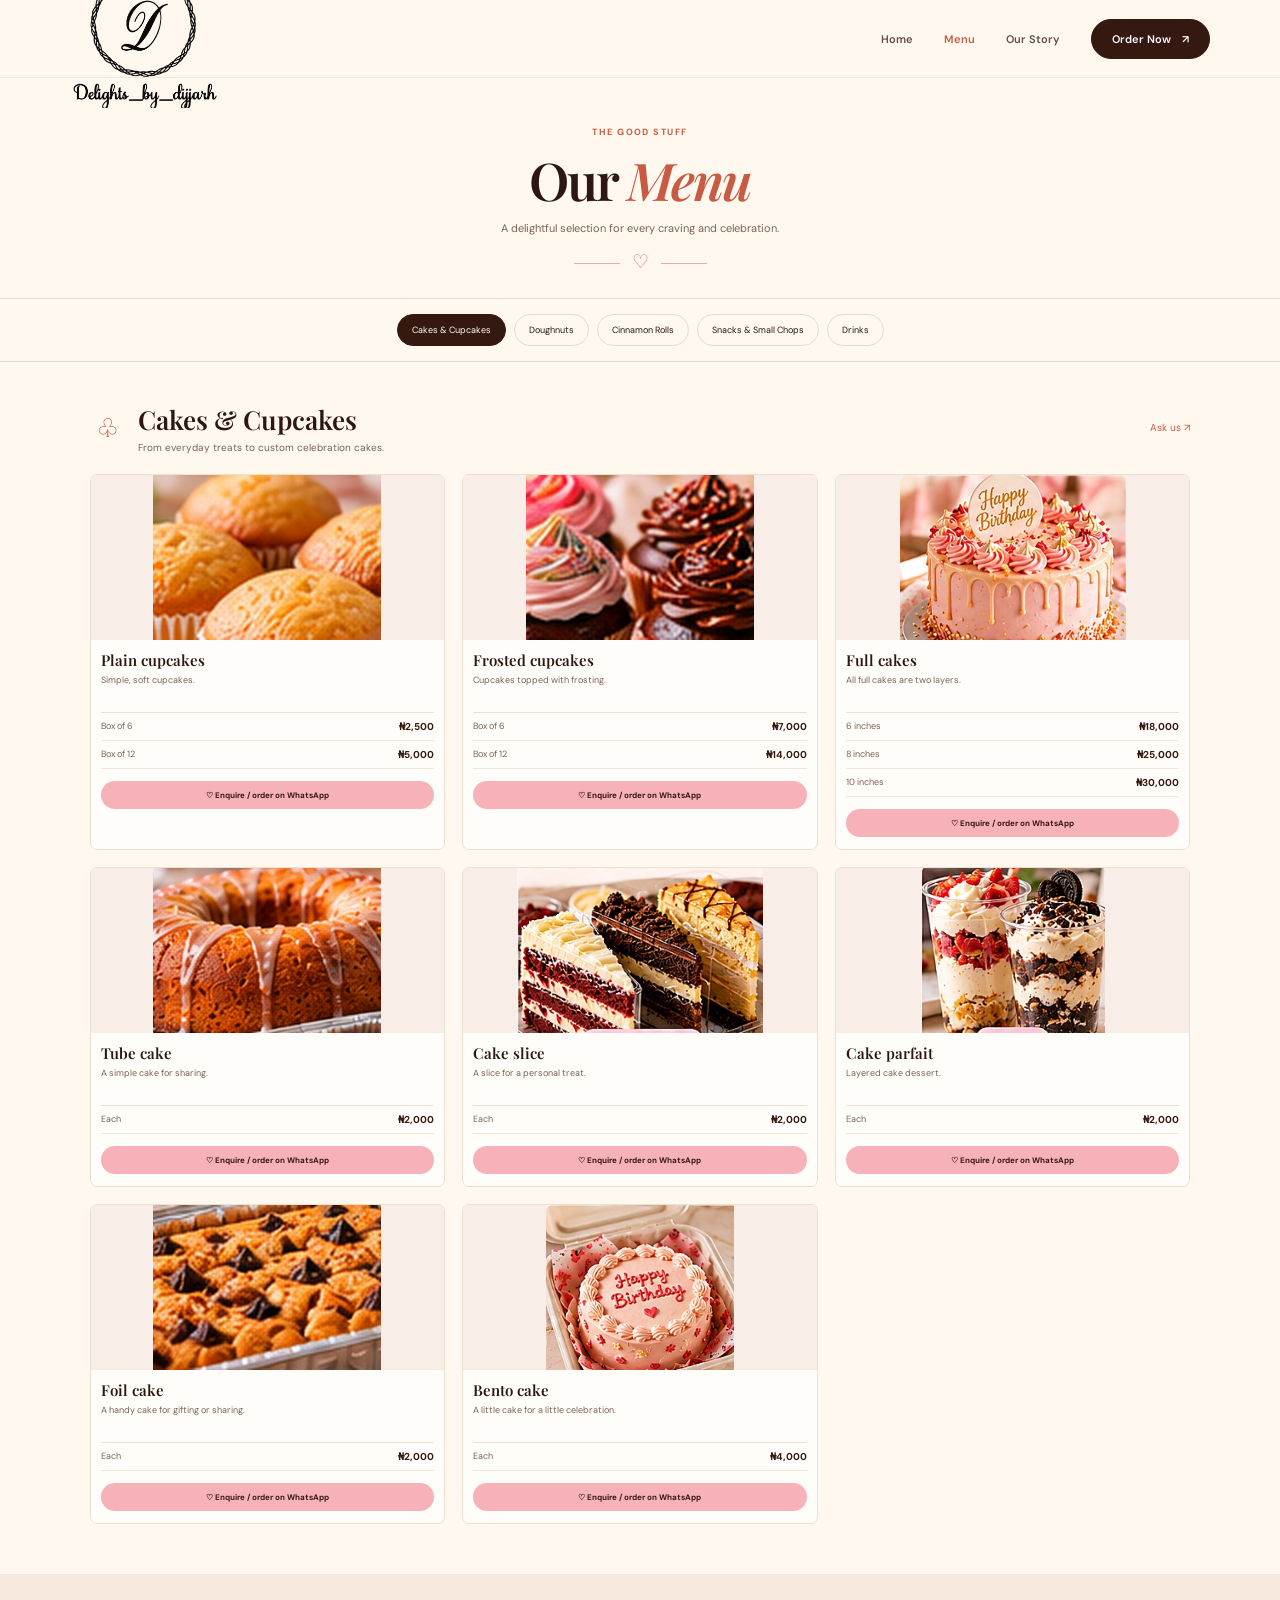
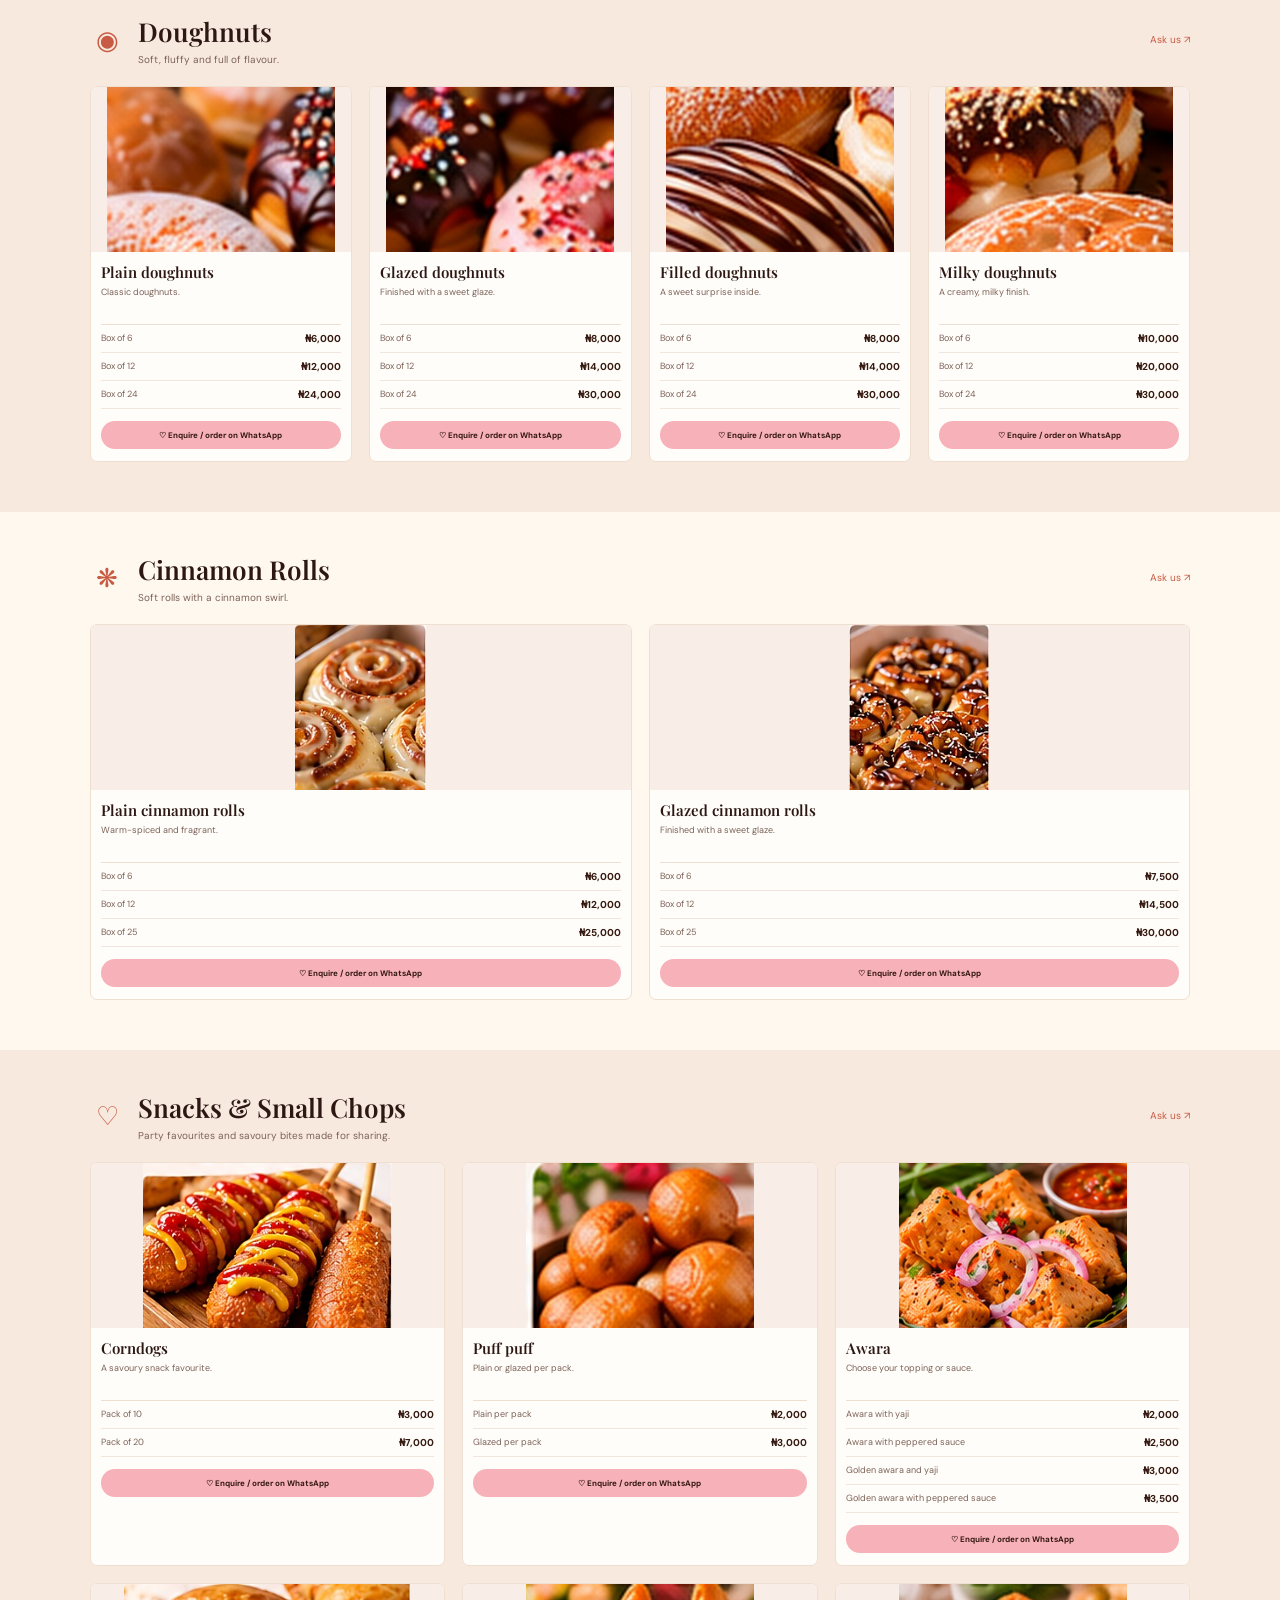
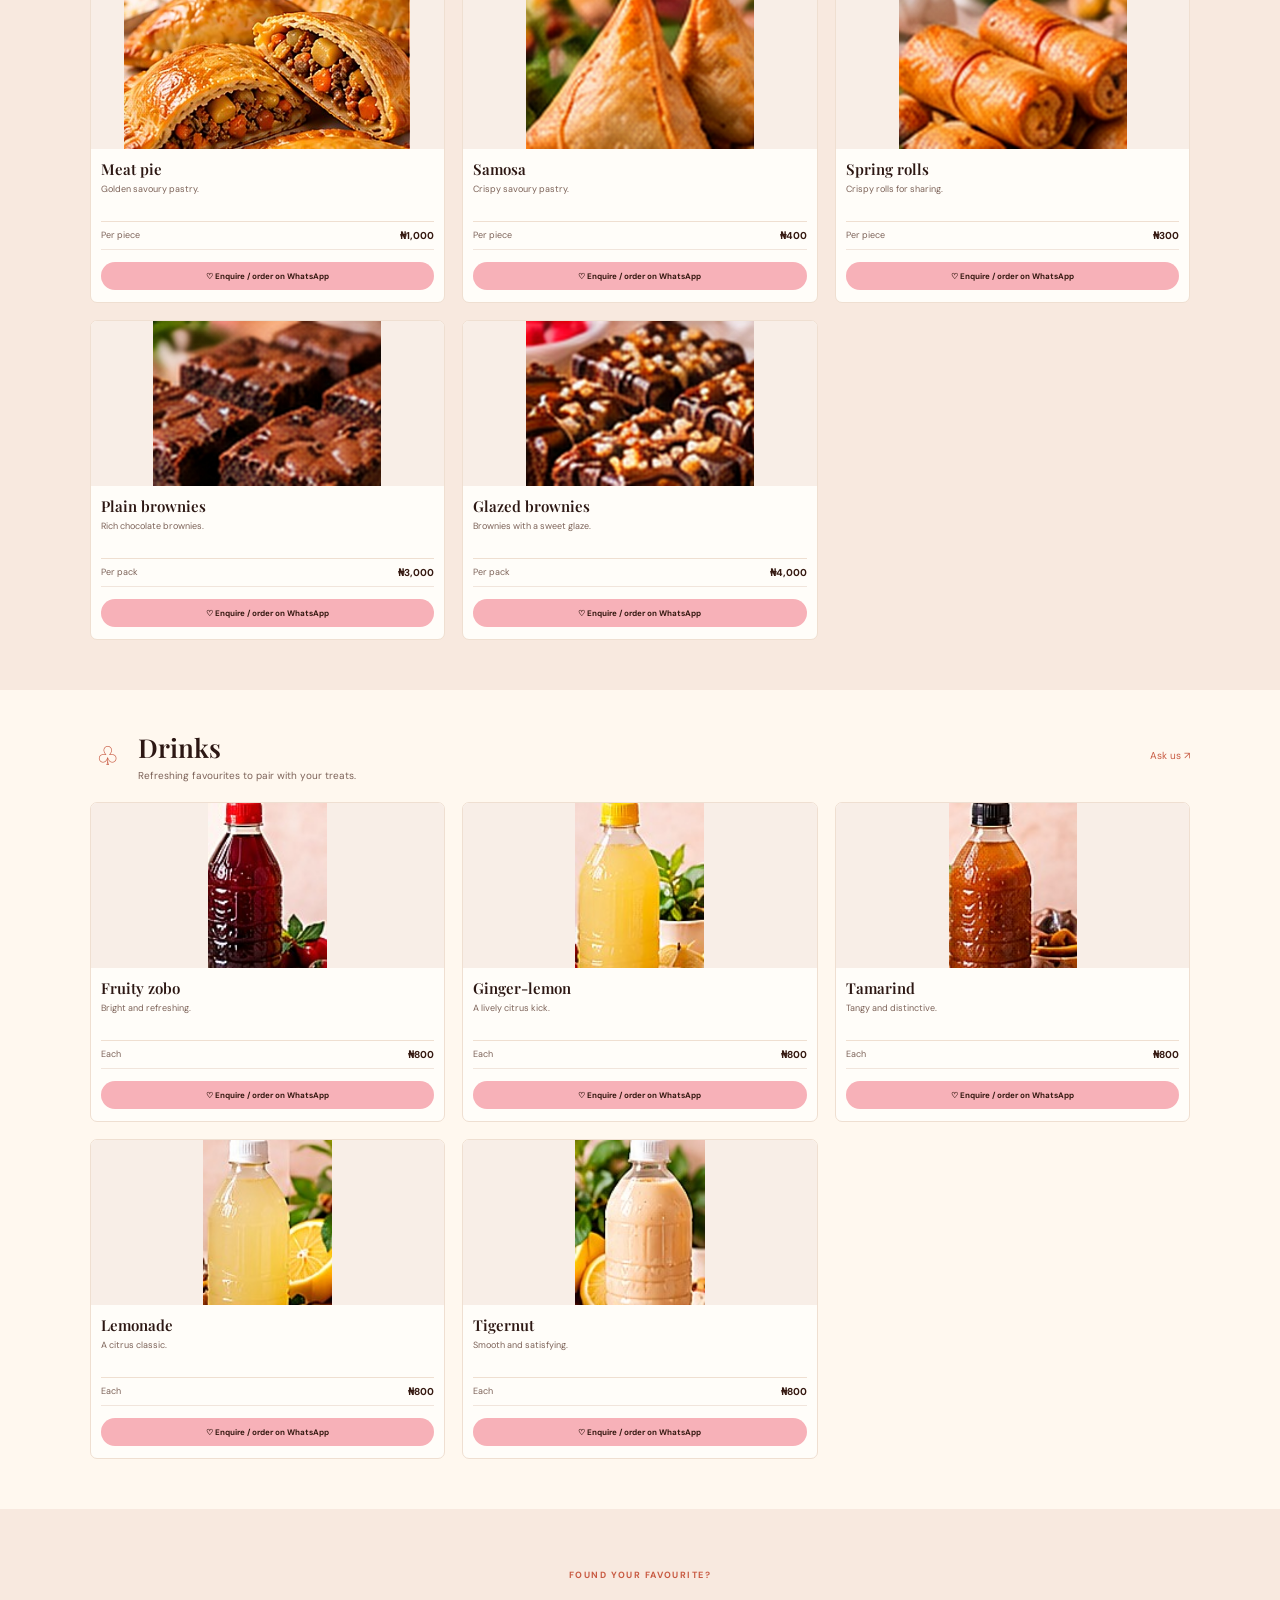
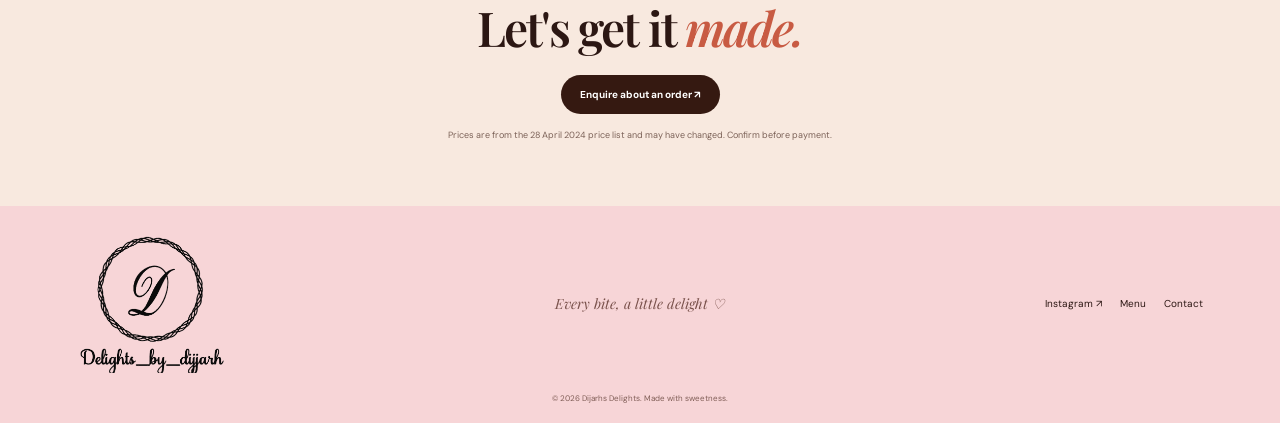
==== commit 90af90d1: "Add files via upload" ====
--- a/menu.html
+++ b/menu.html
@@ -5,11 +5,11 @@
 <link href="https://fonts.googleapis.com/css2?family=DM+Sans:wght@400;500;600;700&family=Playfair+Display:ital,wght@0,600;0,700;1,600;1,700&family=Allura&display=swap" rel="stylesheet">
 <link rel="stylesheet" href="styles.css"></head><body data-current="menu">
 <header class="site-header">
-<a class="brand" href="index.html" aria-label="Dijarhs Delights home"><span class="brand-icon">d<span>♡</span></span><span class="brand-name">Dijarhs<br><i>Delights</i></span></a>
+<a class="brand" href="index.html" aria-label="Dijarhs Delights home"><img src="pictures/dijarhs-logo.png" alt="Dijarhs Delights" class="brand-logo"></a>
 <button class="menu-toggle" aria-label="Toggle navigation" aria-expanded="false">☰</button>
 <nav class="nav"><a href="index.html" data-page="home">Home</a><a href="menu.html" data-page="menu">Menu</a><a href="story.html" data-page="story">Our Story</a><a class="nav-cta" href="story.html#contact">Order Now <span>↗</span></a></nav>
 </header><main>
-<section class="page-intro"><p class="eyebrow dark">THE GOOD STUFF</p><h1>Our <em>Menu</em></h1><p>A delightful selection for every craving and celebration.</p><span class="heart-rule">♡</span><p class="price-note">Prices shown are from the owner's price list dated 28 April 2024. Please confirm current prices when ordering.</p></section>
+<section class="page-intro"><p class="eyebrow dark">THE GOOD STUFF</p><h1>Our <em>Menu</em></h1><p>A delightful selection for every craving and celebration.</p><span class="heart-rule">♡</span></section>
 <nav class="category-nav" aria-label="Menu categories"><a class="selected" href="#cakes">Cakes & Cupcakes</a><a href="#doughnuts">Doughnuts</a><a href="#rolls">Cinnamon Rolls</a><a href="#snacks">Snacks & Small Chops</a><a href="#drinks">Drinks</a></nav>
 <section class="menu-section section" id="cakes"><div class="menu-title"><span class="menu-icon">♧</span><div><h2>Cakes & Cupcakes</h2><p>From everyday treats to custom celebration cakes.</p></div><a href="https://wa.me/2347037272326?text=Hi%20Dijarhs%20Delights%21%20I%27d%20like%20to%20enquire%20about%20ordering%20cakes%20and%20cupcakes.%20Please%20let%20me%20know%20availability%20and%20delivery%20details.">Ask us ↗</a></div><div class="menu-grid">
 <article class="menu-card">
@@ -185,7 +185,7 @@
 </div></section>
 <section class="bottom-cta tinted"><p class="eyebrow dark">FOUND YOUR FAVOURITE?</p><h2>Let's get it <em>made.</em></h2><a class="button button-dark" href="https://wa.me/2347037272326?text=Hi%20Dijarhs%20Delights%21%20I%27d%20like%20to%20enquire%20about%20ordering%20an%20order.%20Please%20let%20me%20know%20availability%20and%20delivery%20details." target="_blank" rel="noreferrer">Enquire about an order ↗</a><small>Prices are from the 28 April 2024 price list and may have changed. Confirm before payment.</small></section>
 </main><footer class="footer">
-<a class="brand" href="index.html"><span class="brand-icon">d<span>♡</span></span><span class="brand-name">Dijarhs<br><i>Delights</i></span></a>
+<a class="brand" href="index.html" aria-label="Dijarhs Delights home"><img src="pictures/dijarhs-logo.png" alt="Dijarhs Delights" class="brand-logo"></a>
 <p>Every bite, a little delight ♡</p>
 <div class="footer-links"><a href="https://www.instagram.com/dijarhs_delights/" target="_blank" rel="noreferrer">Instagram ↗</a><a href="menu.html">Menu</a><a href="story.html#contact">Contact</a></div>
 <small>© <span data-year></span> Dijarhs Delights. Made with sweetness.</small>
--- a/styles.css
+++ b/styles.css
@@ -22,3 +22,13 @@
 /* Footer wordmark mobile fix */
 .footer-brand{display:block;white-space:nowrap;font:600 15px/1.2 "Playfair Display",Georgia,serif;letter-spacing:-.03em;color:var(--ink);text-decoration:none;}
 @media(max-width:540px){.footer{grid-template-columns:1fr auto;align-items:center;gap:12px}.footer-brand{font-size:13px}.footer-links{gap:9px;flex-wrap:wrap;justify-content:flex-end}}
+
+/* Brand assets and footer cleanup */
+.brand { display:flex; align-items:center; }
+.brand-logo { display:block; width:150px; max-width:44vw; height:auto; object-fit:contain; }
+.footer-brand { display:flex; align-items:center; text-decoration:none; white-space:nowrap; }
+.footer-logo { display:block; width:112px; max-width:34vw; height:auto; object-fit:contain; }
+@media(max-width:540px) {
+  .brand-logo { width:128px; }
+  .footer-logo { width:96px; }
+}
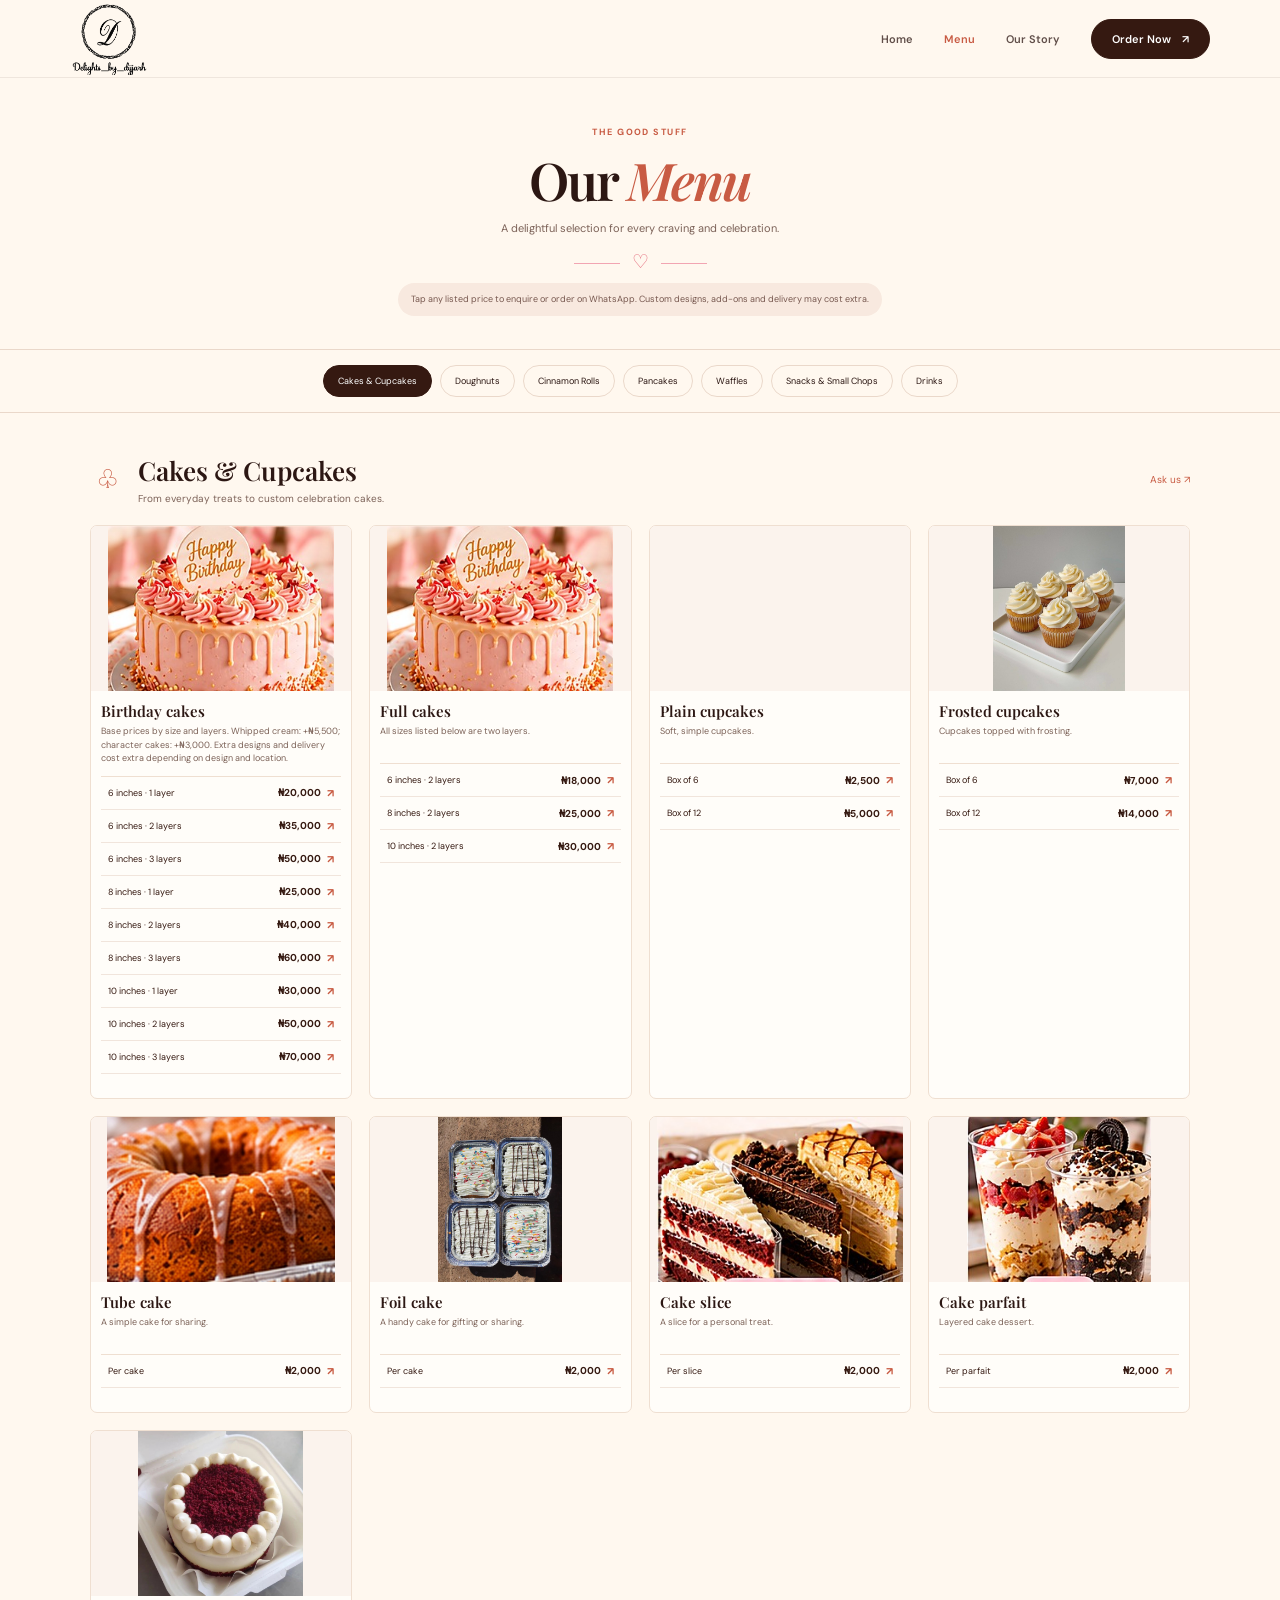
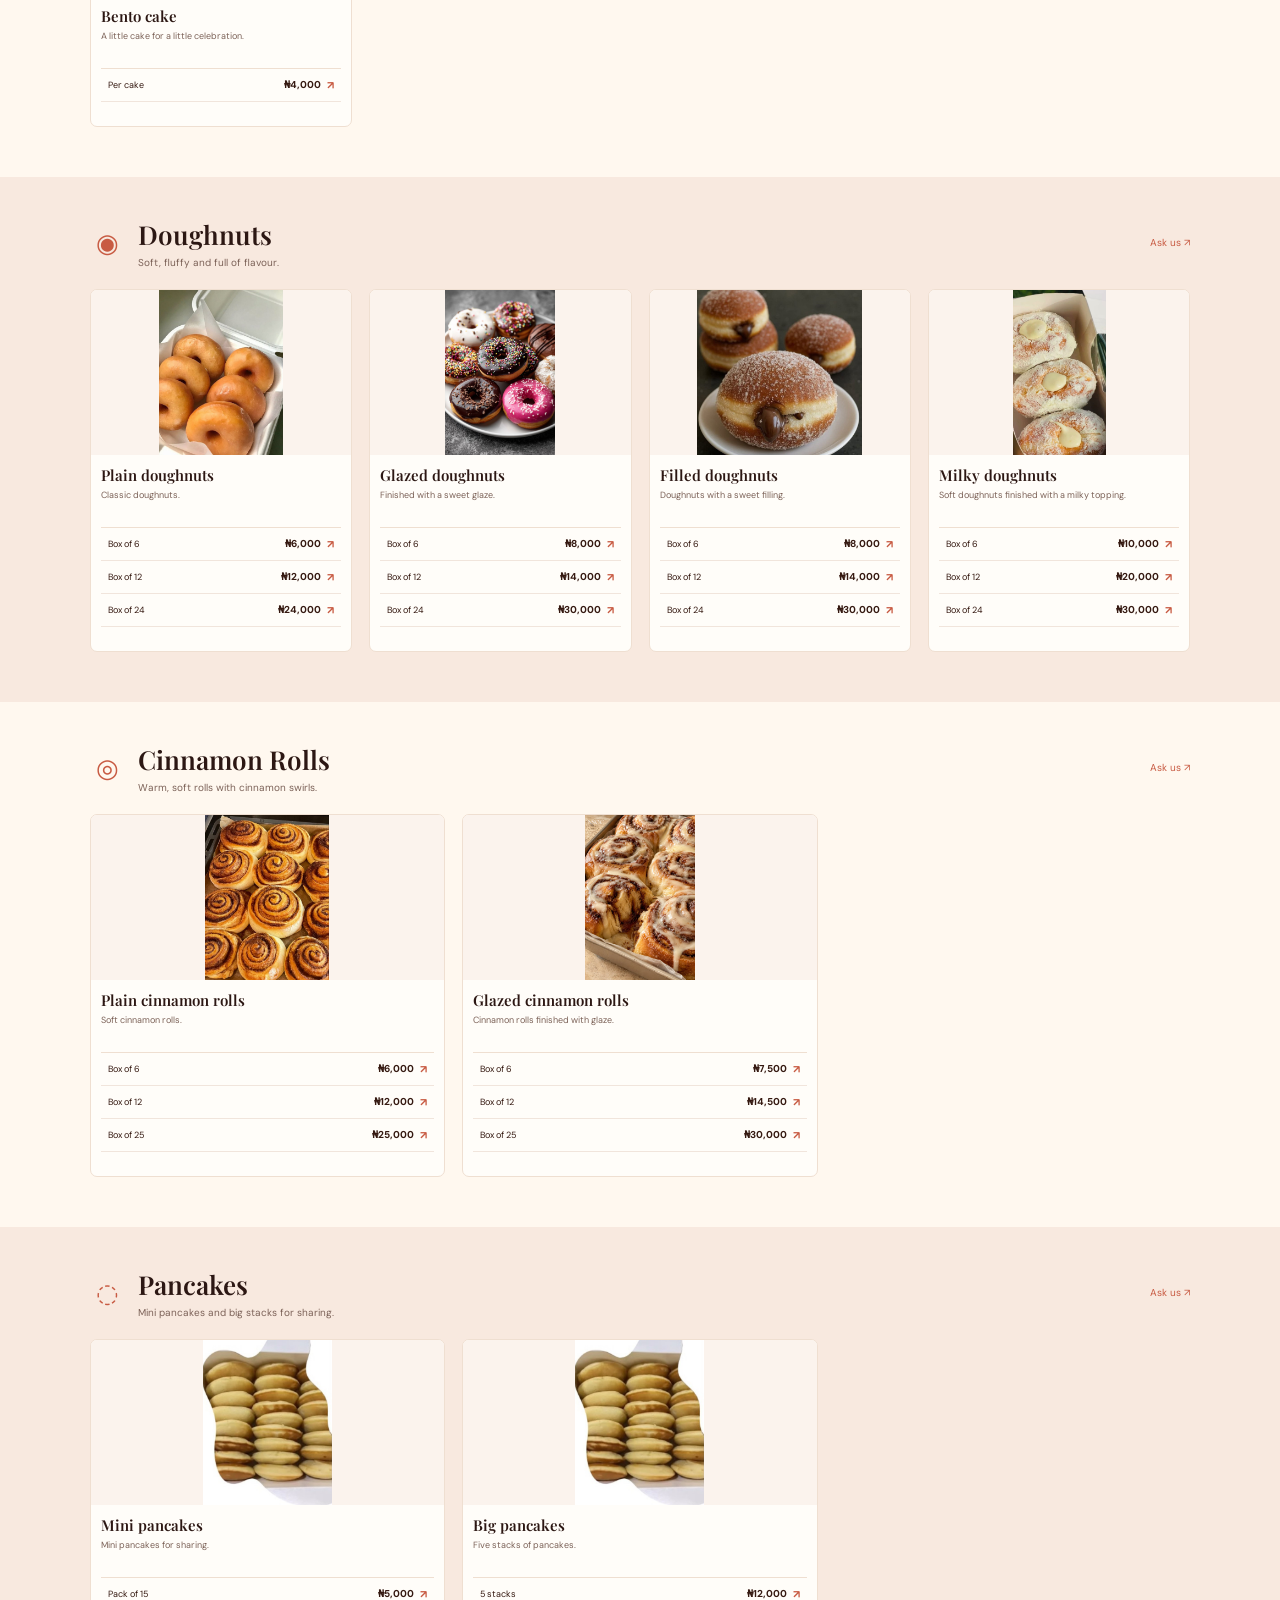
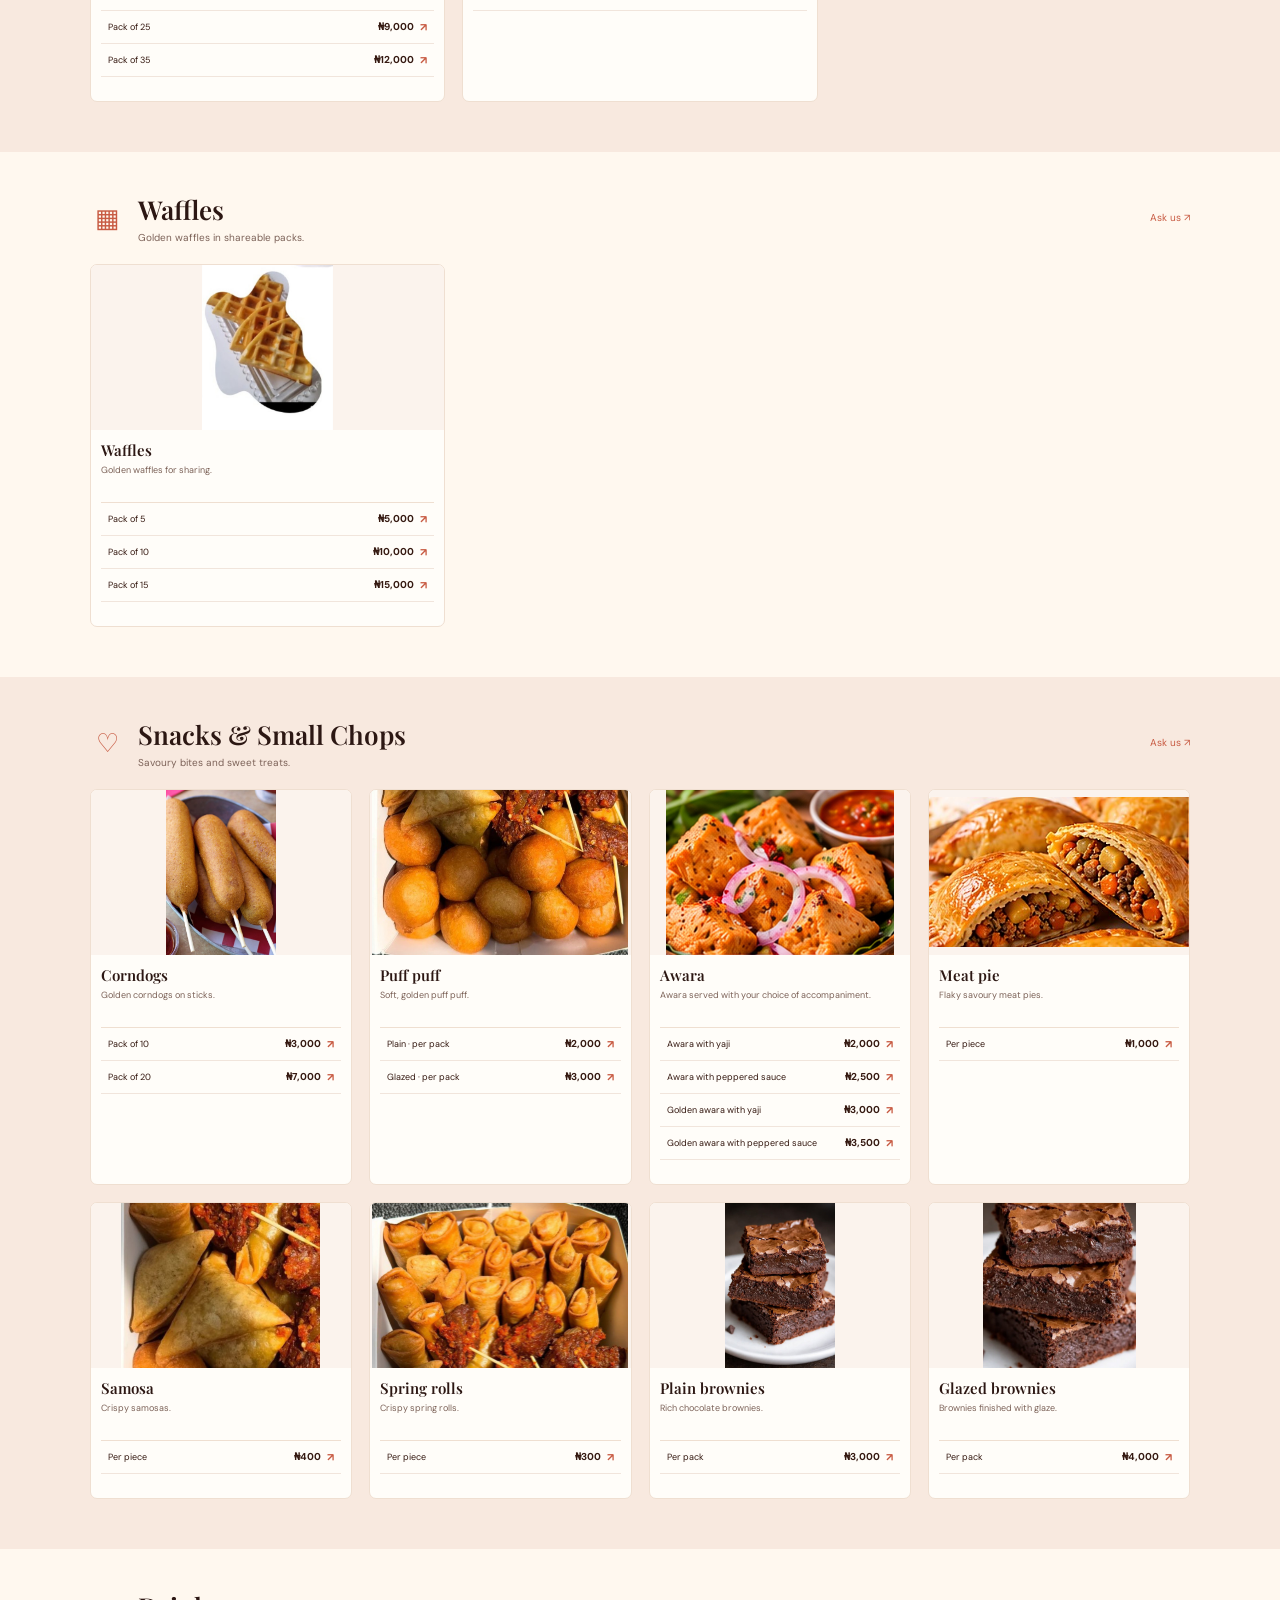
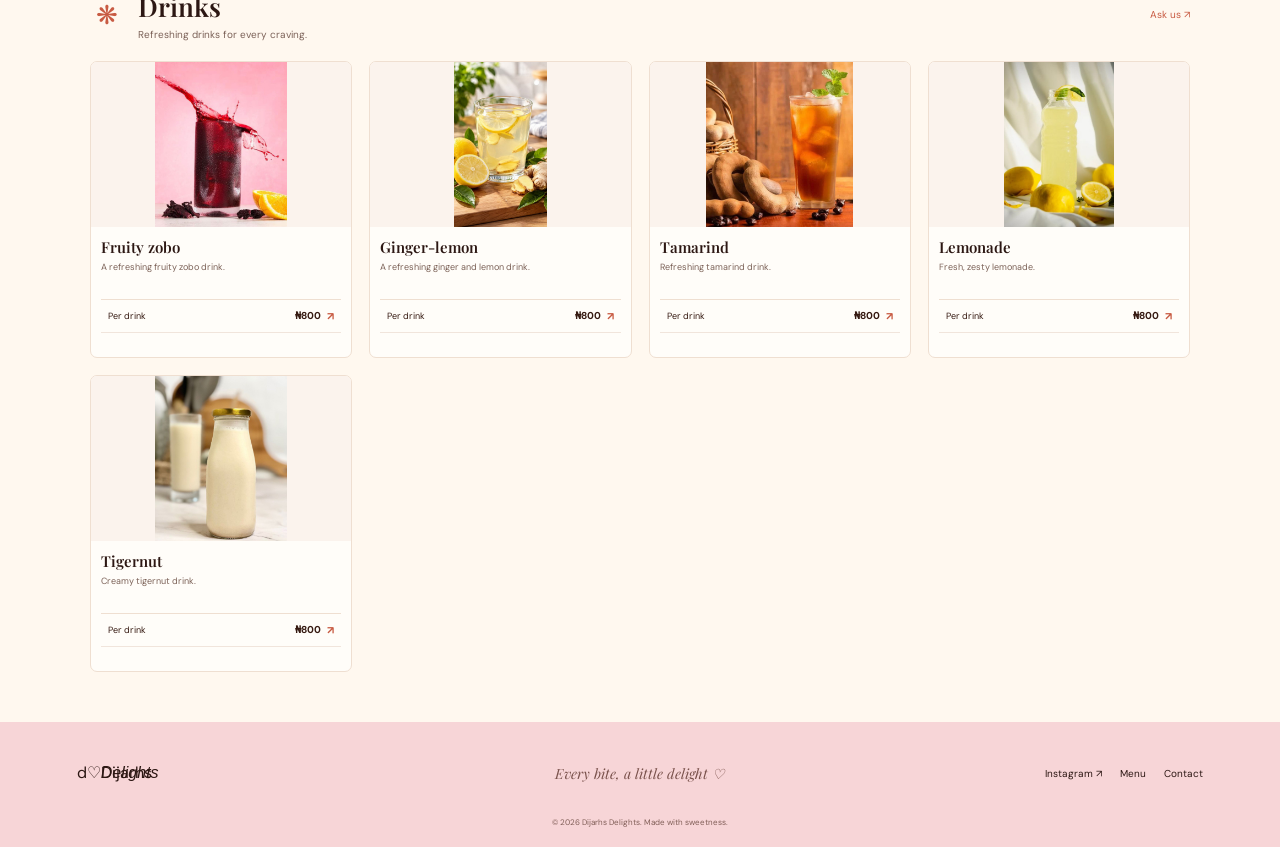
==== commit 9b96394b: "Add files via upload" ====
--- a/menu.html
+++ b/menu.html
@@ -5,187 +5,137 @@
 <link href="https://fonts.googleapis.com/css2?family=DM+Sans:wght@400;500;600;700&family=Playfair+Display:ital,wght@0,600;0,700;1,600;1,700&family=Allura&display=swap" rel="stylesheet">
 <link rel="stylesheet" href="styles.css"></head><body data-current="menu">
 <header class="site-header">
-<a class="brand" href="index.html" aria-label="Dijarhs Delights home"><img src="pictures/dijarhs-logo.png" alt="Dijarhs Delights" class="brand-logo"></a>
+<a class="brand" href="index.html" aria-label="Delights by Dijarh home"><img src="pictures/dijarhs-logo.png" alt="Delights by Dijarh logo"></a>
 <button class="menu-toggle" aria-label="Toggle navigation" aria-expanded="false">☰</button>
 <nav class="nav"><a href="index.html" data-page="home">Home</a><a href="menu.html" data-page="menu">Menu</a><a href="story.html" data-page="story">Our Story</a><a class="nav-cta" href="story.html#contact">Order Now <span>↗</span></a></nav>
 </header><main>
-<section class="page-intro"><p class="eyebrow dark">THE GOOD STUFF</p><h1>Our <em>Menu</em></h1><p>A delightful selection for every craving and celebration.</p><span class="heart-rule">♡</span></section>
-<nav class="category-nav" aria-label="Menu categories"><a class="selected" href="#cakes">Cakes & Cupcakes</a><a href="#doughnuts">Doughnuts</a><a href="#rolls">Cinnamon Rolls</a><a href="#snacks">Snacks & Small Chops</a><a href="#drinks">Drinks</a></nav>
-<section class="menu-section section" id="cakes"><div class="menu-title"><span class="menu-icon">♧</span><div><h2>Cakes & Cupcakes</h2><p>From everyday treats to custom celebration cakes.</p></div><a href="https://wa.me/2347037272326?text=Hi%20Dijarhs%20Delights%21%20I%27d%20like%20to%20enquire%20about%20ordering%20cakes%20and%20cupcakes.%20Please%20let%20me%20know%20availability%20and%20delivery%20details.">Ask us ↗</a></div><div class="menu-grid">
-<article class="menu-card">
-      <div class="menu-img" style="background-image:url('pictures/plain-cupcakes.jpg')" role="img" aria-label="Plain cupcakes"></div>
-      <h3>Plain cupcakes</h3><p>Simple, soft cupcakes.</p>
-      <ul class="price-list"><li><span>Box of 6</span><strong>₦2,500</strong></li><li><span>Box of 12</span><strong>₦5,000</strong></li></ul>
-      <a class="mini-order" href="https://wa.me/2347037272326?text=Hi%20Dijarhs%20Delights%21%20I%27d%20like%20to%20enquire%20about%20ordering%20Plain%20cupcakes.%20Please%20let%20me%20know%20availability%20and%20delivery%20details." target="_blank" rel="noreferrer">♡ Enquire / order on WhatsApp</a>
-    </article>
-<article class="menu-card">
+<section class="page-intro"><p class="eyebrow dark">THE GOOD STUFF</p><h1>Our <em>Menu</em></h1><p>A delightful selection for every craving and celebration.</p><span class="heart-rule">♡</span><p class="price-note">Tap any listed price to enquire or order on WhatsApp. Custom designs, add-ons and delivery may cost extra.</p></section>
+<nav class="category-nav" aria-label="Menu categories"><a class="selected" href="#cakes">Cakes & Cupcakes</a><a href="#doughnuts">Doughnuts</a><a href="#rolls">Cinnamon Rolls</a><a href="#pancakes">Pancakes</a><a href="#waffles">Waffles</a><a href="#snacks">Snacks & Small Chops</a><a href="#drinks">Drinks</a></nav><section class="menu-section section" id="cakes"><div class="menu-title"><span class="menu-icon">♧</span><div><h2>Cakes &amp; Cupcakes</h2><p>From everyday treats to custom celebration cakes.</p></div><a href="https://wa.me/2347037272326?text=Hello%20Dijarhs%20Delights%21%20I%27d%20like%20to%20enquire%20about%20Cakes%20%26%20Cupcakes.%20Please%20share%20the%20current%20price%20and%20confirm%20availability." target="_blank" rel="noreferrer">Ask us ↗</a></div><div class="menu-grid four"><article class="menu-card">
+      <div class="menu-img" style="background-image:url('pictures/full-cakes.jpg')" role="img" aria-label="Birthday cakes"></div>
+      <h3>Birthday cakes</h3><p>Base prices by size and layers. Whipped cream: +₦5,500; character cakes: +₦3,000. Extra designs and delivery cost extra depending on design and location.</p>
+      <ul class="price-list"><li><a class="price-option" href="https://wa.me/2347037272326?text=Hello%20Dijarhs%20Delights%21%20I%27d%20like%20to%20enquire%20about%206%20inches%20%C2%B7%201%20layer%20of%20Birthday%20cakes%2C%20listed%20at%20%E2%82%A620%2C000.%20Please%20confirm%20availability." target="_blank" rel="noreferrer"><span>6 inches · 1 layer</span><strong>₦20,000</strong><span class="price-arrow" aria-hidden="true">↗</span></a></li><li><a class="price-option" href="https://wa.me/2347037272326?text=Hello%20Dijarhs%20Delights%21%20I%27d%20like%20to%20enquire%20about%206%20inches%20%C2%B7%202%20layers%20of%20Birthday%20cakes%2C%20listed%20at%20%E2%82%A635%2C000.%20Please%20confirm%20availability." target="_blank" rel="noreferrer"><span>6 inches · 2 layers</span><strong>₦35,000</strong><span class="price-arrow" aria-hidden="true">↗</span></a></li><li><a class="price-option" href="https://wa.me/2347037272326?text=Hello%20Dijarhs%20Delights%21%20I%27d%20like%20to%20enquire%20about%206%20inches%20%C2%B7%203%20layers%20of%20Birthday%20cakes%2C%20listed%20at%20%E2%82%A650%2C000.%20Please%20confirm%20availability." target="_blank" rel="noreferrer"><span>6 inches · 3 layers</span><strong>₦50,000</strong><span class="price-arrow" aria-hidden="true">↗</span></a></li><li><a class="price-option" href="https://wa.me/2347037272326?text=Hello%20Dijarhs%20Delights%21%20I%27d%20like%20to%20enquire%20about%208%20inches%20%C2%B7%201%20layer%20of%20Birthday%20cakes%2C%20listed%20at%20%E2%82%A625%2C000.%20Please%20confirm%20availability." target="_blank" rel="noreferrer"><span>8 inches · 1 layer</span><strong>₦25,000</strong><span class="price-arrow" aria-hidden="true">↗</span></a></li><li><a class="price-option" href="https://wa.me/2347037272326?text=Hello%20Dijarhs%20Delights%21%20I%27d%20like%20to%20enquire%20about%208%20inches%20%C2%B7%202%20layers%20of%20Birthday%20cakes%2C%20listed%20at%20%E2%82%A640%2C000.%20Please%20confirm%20availability." target="_blank" rel="noreferrer"><span>8 inches · 2 layers</span><strong>₦40,000</strong><span class="price-arrow" aria-hidden="true">↗</span></a></li><li><a class="price-option" href="https://wa.me/2347037272326?text=Hello%20Dijarhs%20Delights%21%20I%27d%20like%20to%20enquire%20about%208%20inches%20%C2%B7%203%20layers%20of%20Birthday%20cakes%2C%20listed%20at%20%E2%82%A660%2C000.%20Please%20confirm%20availability." target="_blank" rel="noreferrer"><span>8 inches · 3 layers</span><strong>₦60,000</strong><span class="price-arrow" aria-hidden="true">↗</span></a></li><li><a class="price-option" href="https://wa.me/2347037272326?text=Hello%20Dijarhs%20Delights%21%20I%27d%20like%20to%20enquire%20about%2010%20inches%20%C2%B7%201%20layer%20of%20Birthday%20cakes%2C%20listed%20at%20%E2%82%A630%2C000.%20Please%20confirm%20availability." target="_blank" rel="noreferrer"><span>10 inches · 1 layer</span><strong>₦30,000</strong><span class="price-arrow" aria-hidden="true">↗</span></a></li><li><a class="price-option" href="https://wa.me/2347037272326?text=Hello%20Dijarhs%20Delights%21%20I%27d%20like%20to%20enquire%20about%2010%20inches%20%C2%B7%202%20layers%20of%20Birthday%20cakes%2C%20listed%20at%20%E2%82%A650%2C000.%20Please%20confirm%20availability." target="_blank" rel="noreferrer"><span>10 inches · 2 layers</span><strong>₦50,000</strong><span class="price-arrow" aria-hidden="true">↗</span></a></li><li><a class="price-option" href="https://wa.me/2347037272326?text=Hello%20Dijarhs%20Delights%21%20I%27d%20like%20to%20enquire%20about%2010%20inches%20%C2%B7%203%20layers%20of%20Birthday%20cakes%2C%20listed%20at%20%E2%82%A670%2C000.%20Please%20confirm%20availability." target="_blank" rel="noreferrer"><span>10 inches · 3 layers</span><strong>₦70,000</strong><span class="price-arrow" aria-hidden="true">↗</span></a></li></ul>
+    </article><article class="menu-card">
+      <div class="menu-img" style="background-image:url('pictures/full-cakes.jpg')" role="img" aria-label="Full cakes"></div>
+      <h3>Full cakes</h3><p>All sizes listed below are two layers.</p>
+      <ul class="price-list"><li><a class="price-option" href="https://wa.me/2347037272326?text=Hello%20Dijarhs%20Delights%21%20I%27d%20like%20to%20enquire%20about%206%20inches%20%C2%B7%202%20layers%20of%20Full%20cakes%2C%20listed%20at%20%E2%82%A618%2C000.%20Please%20confirm%20availability." target="_blank" rel="noreferrer"><span>6 inches · 2 layers</span><strong>₦18,000</strong><span class="price-arrow" aria-hidden="true">↗</span></a></li><li><a class="price-option" href="https://wa.me/2347037272326?text=Hello%20Dijarhs%20Delights%21%20I%27d%20like%20to%20enquire%20about%208%20inches%20%C2%B7%202%20layers%20of%20Full%20cakes%2C%20listed%20at%20%E2%82%A625%2C000.%20Please%20confirm%20availability." target="_blank" rel="noreferrer"><span>8 inches · 2 layers</span><strong>₦25,000</strong><span class="price-arrow" aria-hidden="true">↗</span></a></li><li><a class="price-option" href="https://wa.me/2347037272326?text=Hello%20Dijarhs%20Delights%21%20I%27d%20like%20to%20enquire%20about%2010%20inches%20%C2%B7%202%20layers%20of%20Full%20cakes%2C%20listed%20at%20%E2%82%A630%2C000.%20Please%20confirm%20availability." target="_blank" rel="noreferrer"><span>10 inches · 2 layers</span><strong>₦30,000</strong><span class="price-arrow" aria-hidden="true">↗</span></a></li></ul>
+    </article><article class="menu-card">
+      <div class="menu-img" style="background-image:url('https://upload.wikimedia.org/wikipedia/commons/0/01/Unfrosted_Cupcakes.jpg')" role="img" aria-label="Plain cupcakes"></div>
+      <h3>Plain cupcakes</h3><p>Soft, simple cupcakes.</p>
+      <ul class="price-list"><li><a class="price-option" href="https://wa.me/2347037272326?text=Hello%20Dijarhs%20Delights%21%20I%27d%20like%20to%20enquire%20about%20Box%20of%206%20of%20Plain%20cupcakes%2C%20listed%20at%20%E2%82%A62%2C500.%20Please%20confirm%20availability." target="_blank" rel="noreferrer"><span>Box of 6</span><strong>₦2,500</strong><span class="price-arrow" aria-hidden="true">↗</span></a></li><li><a class="price-option" href="https://wa.me/2347037272326?text=Hello%20Dijarhs%20Delights%21%20I%27d%20like%20to%20enquire%20about%20Box%20of%2012%20of%20Plain%20cupcakes%2C%20listed%20at%20%E2%82%A65%2C000.%20Please%20confirm%20availability." target="_blank" rel="noreferrer"><span>Box of 12</span><strong>₦5,000</strong><span class="price-arrow" aria-hidden="true">↗</span></a></li></ul>
+    </article><article class="menu-card">
       <div class="menu-img" style="background-image:url('pictures/frosted-cupcakes.jpg')" role="img" aria-label="Frosted cupcakes"></div>
       <h3>Frosted cupcakes</h3><p>Cupcakes topped with frosting.</p>
-      <ul class="price-list"><li><span>Box of 6</span><strong>₦7,000</strong></li><li><span>Box of 12</span><strong>₦14,000</strong></li></ul>
-      <a class="mini-order" href="https://wa.me/2347037272326?text=Hi%20Dijarhs%20Delights%21%20I%27d%20like%20to%20enquire%20about%20ordering%20Frosted%20cupcakes.%20Please%20let%20me%20know%20availability%20and%20delivery%20details." target="_blank" rel="noreferrer">♡ Enquire / order on WhatsApp</a>
-    </article>
-<article class="menu-card">
-      <div class="menu-img" style="background-image:url('pictures/full-cakes.jpg')" role="img" aria-label="Full cakes"></div>
-      <h3>Full cakes</h3><p>All full cakes are two layers.</p>
-      <ul class="price-list"><li><span>6 inches</span><strong>₦18,000</strong></li><li><span>8 inches</span><strong>₦25,000</strong></li><li><span>10 inches</span><strong>₦30,000</strong></li></ul>
-      <a class="mini-order" href="https://wa.me/2347037272326?text=Hi%20Dijarhs%20Delights%21%20I%27d%20like%20to%20enquire%20about%20ordering%20Full%20cakes.%20Please%20let%20me%20know%20availability%20and%20delivery%20details." target="_blank" rel="noreferrer">♡ Enquire / order on WhatsApp</a>
-    </article>
-<article class="menu-card">
+      <ul class="price-list"><li><a class="price-option" href="https://wa.me/2347037272326?text=Hello%20Dijarhs%20Delights%21%20I%27d%20like%20to%20enquire%20about%20Box%20of%206%20of%20Frosted%20cupcakes%2C%20listed%20at%20%E2%82%A67%2C000.%20Please%20confirm%20availability." target="_blank" rel="noreferrer"><span>Box of 6</span><strong>₦7,000</strong><span class="price-arrow" aria-hidden="true">↗</span></a></li><li><a class="price-option" href="https://wa.me/2347037272326?text=Hello%20Dijarhs%20Delights%21%20I%27d%20like%20to%20enquire%20about%20Box%20of%2012%20of%20Frosted%20cupcakes%2C%20listed%20at%20%E2%82%A614%2C000.%20Please%20confirm%20availability." target="_blank" rel="noreferrer"><span>Box of 12</span><strong>₦14,000</strong><span class="price-arrow" aria-hidden="true">↗</span></a></li></ul>
+    </article><article class="menu-card">
       <div class="menu-img" style="background-image:url('pictures/tube-cake.jpg')" role="img" aria-label="Tube cake"></div>
       <h3>Tube cake</h3><p>A simple cake for sharing.</p>
-      <ul class="price-list"><li><span>Each</span><strong>₦2,000</strong></li></ul>
-      <a class="mini-order" href="https://wa.me/2347037272326?text=Hi%20Dijarhs%20Delights%21%20I%27d%20like%20to%20enquire%20about%20ordering%20Tube%20cake.%20Please%20let%20me%20know%20availability%20and%20delivery%20details." target="_blank" rel="noreferrer">♡ Enquire / order on WhatsApp</a>
-    </article>
-<article class="menu-card">
+      <ul class="price-list"><li><a class="price-option" href="https://wa.me/2347037272326?text=Hello%20Dijarhs%20Delights%21%20I%27d%20like%20to%20enquire%20about%20Per%20cake%20of%20Tube%20cake%2C%20listed%20at%20%E2%82%A62%2C000.%20Please%20confirm%20availability." target="_blank" rel="noreferrer"><span>Per cake</span><strong>₦2,000</strong><span class="price-arrow" aria-hidden="true">↗</span></a></li></ul>
+    </article><article class="menu-card">
+      <div class="menu-img" style="background-image:url('pictures/foil-cake.jpg')" role="img" aria-label="Foil cake"></div>
+      <h3>Foil cake</h3><p>A handy cake for gifting or sharing.</p>
+      <ul class="price-list"><li><a class="price-option" href="https://wa.me/2347037272326?text=Hello%20Dijarhs%20Delights%21%20I%27d%20like%20to%20enquire%20about%20Per%20cake%20of%20Foil%20cake%2C%20listed%20at%20%E2%82%A62%2C000.%20Please%20confirm%20availability." target="_blank" rel="noreferrer"><span>Per cake</span><strong>₦2,000</strong><span class="price-arrow" aria-hidden="true">↗</span></a></li></ul>
+    </article><article class="menu-card">
       <div class="menu-img" style="background-image:url('pictures/cake-slice.jpg')" role="img" aria-label="Cake slice"></div>
       <h3>Cake slice</h3><p>A slice for a personal treat.</p>
-      <ul class="price-list"><li><span>Each</span><strong>₦2,000</strong></li></ul>
-      <a class="mini-order" href="https://wa.me/2347037272326?text=Hi%20Dijarhs%20Delights%21%20I%27d%20like%20to%20enquire%20about%20ordering%20Cake%20slice.%20Please%20let%20me%20know%20availability%20and%20delivery%20details." target="_blank" rel="noreferrer">♡ Enquire / order on WhatsApp</a>
-    </article>
-<article class="menu-card">
+      <ul class="price-list"><li><a class="price-option" href="https://wa.me/2347037272326?text=Hello%20Dijarhs%20Delights%21%20I%27d%20like%20to%20enquire%20about%20Per%20slice%20of%20Cake%20slice%2C%20listed%20at%20%E2%82%A62%2C000.%20Please%20confirm%20availability." target="_blank" rel="noreferrer"><span>Per slice</span><strong>₦2,000</strong><span class="price-arrow" aria-hidden="true">↗</span></a></li></ul>
+    </article><article class="menu-card">
       <div class="menu-img" style="background-image:url('pictures/cake-parfait.jpg')" role="img" aria-label="Cake parfait"></div>
       <h3>Cake parfait</h3><p>Layered cake dessert.</p>
-      <ul class="price-list"><li><span>Each</span><strong>₦2,000</strong></li></ul>
-      <a class="mini-order" href="https://wa.me/2347037272326?text=Hi%20Dijarhs%20Delights%21%20I%27d%20like%20to%20enquire%20about%20ordering%20Cake%20parfait.%20Please%20let%20me%20know%20availability%20and%20delivery%20details." target="_blank" rel="noreferrer">♡ Enquire / order on WhatsApp</a>
-    </article>
-<article class="menu-card">
-      <div class="menu-img" style="background-image:url('pictures/foil-cake.jpg')" role="img" aria-label="Foil cake"></div>
-      <h3>Foil cake</h3><p>A handy cake for gifting or sharing.</p>
-      <ul class="price-list"><li><span>Each</span><strong>₦2,000</strong></li></ul>
-      <a class="mini-order" href="https://wa.me/2347037272326?text=Hi%20Dijarhs%20Delights%21%20I%27d%20like%20to%20enquire%20about%20ordering%20Foil%20cake.%20Please%20let%20me%20know%20availability%20and%20delivery%20details." target="_blank" rel="noreferrer">♡ Enquire / order on WhatsApp</a>
-    </article>
-<article class="menu-card">
+      <ul class="price-list"><li><a class="price-option" href="https://wa.me/2347037272326?text=Hello%20Dijarhs%20Delights%21%20I%27d%20like%20to%20enquire%20about%20Per%20parfait%20of%20Cake%20parfait%2C%20listed%20at%20%E2%82%A62%2C000.%20Please%20confirm%20availability." target="_blank" rel="noreferrer"><span>Per parfait</span><strong>₦2,000</strong><span class="price-arrow" aria-hidden="true">↗</span></a></li></ul>
+    </article><article class="menu-card">
       <div class="menu-img" style="background-image:url('pictures/bento-cake.jpg')" role="img" aria-label="Bento cake"></div>
       <h3>Bento cake</h3><p>A little cake for a little celebration.</p>
-      <ul class="price-list"><li><span>Each</span><strong>₦4,000</strong></li></ul>
-      <a class="mini-order" href="https://wa.me/2347037272326?text=Hi%20Dijarhs%20Delights%21%20I%27d%20like%20to%20enquire%20about%20ordering%20Bento%20cake.%20Please%20let%20me%20know%20availability%20and%20delivery%20details." target="_blank" rel="noreferrer">♡ Enquire / order on WhatsApp</a>
-    </article>
-</div></section>
-<section class="menu-section section tinted" id="doughnuts"><div class="menu-title"><span class="menu-icon">◉</span><div><h2>Doughnuts</h2><p>Soft, fluffy and full of flavour.</p></div><a href="https://wa.me/2347037272326?text=Hi%20Dijarhs%20Delights%21%20I%27d%20like%20to%20enquire%20about%20ordering%20doughnuts.%20Please%20let%20me%20know%20availability%20and%20delivery%20details.">Ask us ↗</a></div><div class="menu-grid four">
-<article class="menu-card">
+      <ul class="price-list"><li><a class="price-option" href="https://wa.me/2347037272326?text=Hello%20Dijarhs%20Delights%21%20I%27d%20like%20to%20enquire%20about%20Per%20cake%20of%20Bento%20cake%2C%20listed%20at%20%E2%82%A64%2C000.%20Please%20confirm%20availability." target="_blank" rel="noreferrer"><span>Per cake</span><strong>₦4,000</strong><span class="price-arrow" aria-hidden="true">↗</span></a></li></ul>
+    </article></div></section><section class="menu-section section tinted" id="doughnuts"><div class="menu-title"><span class="menu-icon">◉</span><div><h2>Doughnuts</h2><p>Soft, fluffy and full of flavour.</p></div><a href="https://wa.me/2347037272326?text=Hello%20Dijarhs%20Delights%21%20I%27d%20like%20to%20enquire%20about%20Doughnuts.%20Please%20share%20the%20current%20price%20and%20confirm%20availability." target="_blank" rel="noreferrer">Ask us ↗</a></div><div class="menu-grid four"><article class="menu-card">
       <div class="menu-img" style="background-image:url('pictures/plain-doughnuts.jpg')" role="img" aria-label="Plain doughnuts"></div>
       <h3>Plain doughnuts</h3><p>Classic doughnuts.</p>
-      <ul class="price-list"><li><span>Box of 6</span><strong>₦6,000</strong></li><li><span>Box of 12</span><strong>₦12,000</strong></li><li><span>Box of 24</span><strong>₦24,000</strong></li></ul>
-      <a class="mini-order" href="https://wa.me/2347037272326?text=Hi%20Dijarhs%20Delights%21%20I%27d%20like%20to%20enquire%20about%20ordering%20Plain%20doughnuts.%20Please%20let%20me%20know%20availability%20and%20delivery%20details." target="_blank" rel="noreferrer">♡ Enquire / order on WhatsApp</a>
-    </article>
-<article class="menu-card">
+      <ul class="price-list"><li><a class="price-option" href="https://wa.me/2347037272326?text=Hello%20Dijarhs%20Delights%21%20I%27d%20like%20to%20enquire%20about%20Box%20of%206%20of%20Plain%20doughnuts%2C%20listed%20at%20%E2%82%A66%2C000.%20Please%20confirm%20availability." target="_blank" rel="noreferrer"><span>Box of 6</span><strong>₦6,000</strong><span class="price-arrow" aria-hidden="true">↗</span></a></li><li><a class="price-option" href="https://wa.me/2347037272326?text=Hello%20Dijarhs%20Delights%21%20I%27d%20like%20to%20enquire%20about%20Box%20of%2012%20of%20Plain%20doughnuts%2C%20listed%20at%20%E2%82%A612%2C000.%20Please%20confirm%20availability." target="_blank" rel="noreferrer"><span>Box of 12</span><strong>₦12,000</strong><span class="price-arrow" aria-hidden="true">↗</span></a></li><li><a class="price-option" href="https://wa.me/2347037272326?text=Hello%20Dijarhs%20Delights%21%20I%27d%20like%20to%20enquire%20about%20Box%20of%2024%20of%20Plain%20doughnuts%2C%20listed%20at%20%E2%82%A624%2C000.%20Please%20confirm%20availability." target="_blank" rel="noreferrer"><span>Box of 24</span><strong>₦24,000</strong><span class="price-arrow" aria-hidden="true">↗</span></a></li></ul>
+    </article><article class="menu-card">
       <div class="menu-img" style="background-image:url('pictures/glazed-doughnuts.jpg')" role="img" aria-label="Glazed doughnuts"></div>
       <h3>Glazed doughnuts</h3><p>Finished with a sweet glaze.</p>
-      <ul class="price-list"><li><span>Box of 6</span><strong>₦8,000</strong></li><li><span>Box of 12</span><strong>₦14,000</strong></li><li><span>Box of 24</span><strong>₦30,000</strong></li></ul>
-      <a class="mini-order" href="https://wa.me/2347037272326?text=Hi%20Dijarhs%20Delights%21%20I%27d%20like%20to%20enquire%20about%20ordering%20Glazed%20doughnuts.%20Please%20let%20me%20know%20availability%20and%20delivery%20details." target="_blank" rel="noreferrer">♡ Enquire / order on WhatsApp</a>
-    </article>
-<article class="menu-card">
+      <ul class="price-list"><li><a class="price-option" href="https://wa.me/2347037272326?text=Hello%20Dijarhs%20Delights%21%20I%27d%20like%20to%20enquire%20about%20Box%20of%206%20of%20Glazed%20doughnuts%2C%20listed%20at%20%E2%82%A68%2C000.%20Please%20confirm%20availability." target="_blank" rel="noreferrer"><span>Box of 6</span><strong>₦8,000</strong><span class="price-arrow" aria-hidden="true">↗</span></a></li><li><a class="price-option" href="https://wa.me/2347037272326?text=Hello%20Dijarhs%20Delights%21%20I%27d%20like%20to%20enquire%20about%20Box%20of%2012%20of%20Glazed%20doughnuts%2C%20listed%20at%20%E2%82%A614%2C000.%20Please%20confirm%20availability." target="_blank" rel="noreferrer"><span>Box of 12</span><strong>₦14,000</strong><span class="price-arrow" aria-hidden="true">↗</span></a></li><li><a class="price-option" href="https://wa.me/2347037272326?text=Hello%20Dijarhs%20Delights%21%20I%27d%20like%20to%20enquire%20about%20Box%20of%2024%20of%20Glazed%20doughnuts%2C%20listed%20at%20%E2%82%A630%2C000.%20Please%20confirm%20availability." target="_blank" rel="noreferrer"><span>Box of 24</span><strong>₦30,000</strong><span class="price-arrow" aria-hidden="true">↗</span></a></li></ul>
+    </article><article class="menu-card">
       <div class="menu-img" style="background-image:url('pictures/filled-doughnuts.jpg')" role="img" aria-label="Filled doughnuts"></div>
-      <h3>Filled doughnuts</h3><p>A sweet surprise inside.</p>
-      <ul class="price-list"><li><span>Box of 6</span><strong>₦8,000</strong></li><li><span>Box of 12</span><strong>₦14,000</strong></li><li><span>Box of 24</span><strong>₦30,000</strong></li></ul>
-      <a class="mini-order" href="https://wa.me/2347037272326?text=Hi%20Dijarhs%20Delights%21%20I%27d%20like%20to%20enquire%20about%20ordering%20Filled%20doughnuts.%20Please%20let%20me%20know%20availability%20and%20delivery%20details." target="_blank" rel="noreferrer">♡ Enquire / order on WhatsApp</a>
-    </article>
-<article class="menu-card">
+      <h3>Filled doughnuts</h3><p>Doughnuts with a sweet filling.</p>
+      <ul class="price-list"><li><a class="price-option" href="https://wa.me/2347037272326?text=Hello%20Dijarhs%20Delights%21%20I%27d%20like%20to%20enquire%20about%20Box%20of%206%20of%20Filled%20doughnuts%2C%20listed%20at%20%E2%82%A68%2C000.%20Please%20confirm%20availability." target="_blank" rel="noreferrer"><span>Box of 6</span><strong>₦8,000</strong><span class="price-arrow" aria-hidden="true">↗</span></a></li><li><a class="price-option" href="https://wa.me/2347037272326?text=Hello%20Dijarhs%20Delights%21%20I%27d%20like%20to%20enquire%20about%20Box%20of%2012%20of%20Filled%20doughnuts%2C%20listed%20at%20%E2%82%A614%2C000.%20Please%20confirm%20availability." target="_blank" rel="noreferrer"><span>Box of 12</span><strong>₦14,000</strong><span class="price-arrow" aria-hidden="true">↗</span></a></li><li><a class="price-option" href="https://wa.me/2347037272326?text=Hello%20Dijarhs%20Delights%21%20I%27d%20like%20to%20enquire%20about%20Box%20of%2024%20of%20Filled%20doughnuts%2C%20listed%20at%20%E2%82%A630%2C000.%20Please%20confirm%20availability." target="_blank" rel="noreferrer"><span>Box of 24</span><strong>₦30,000</strong><span class="price-arrow" aria-hidden="true">↗</span></a></li></ul>
+    </article><article class="menu-card">
       <div class="menu-img" style="background-image:url('pictures/milky-doughnuts.jpg')" role="img" aria-label="Milky doughnuts"></div>
-      <h3>Milky doughnuts</h3><p>A creamy, milky finish.</p>
-      <ul class="price-list"><li><span>Box of 6</span><strong>₦10,000</strong></li><li><span>Box of 12</span><strong>₦20,000</strong></li><li><span>Box of 24</span><strong>₦30,000</strong></li></ul>
-      <a class="mini-order" href="https://wa.me/2347037272326?text=Hi%20Dijarhs%20Delights%21%20I%27d%20like%20to%20enquire%20about%20ordering%20Milky%20doughnuts.%20Please%20let%20me%20know%20availability%20and%20delivery%20details." target="_blank" rel="noreferrer">♡ Enquire / order on WhatsApp</a>
-    </article>
-</div></section>
-<section class="menu-section section" id="rolls"><div class="menu-title"><span class="menu-icon">❋</span><div><h2>Cinnamon Rolls</h2><p>Soft rolls with a cinnamon swirl.</p></div><a href="https://wa.me/2347037272326?text=Hi%20Dijarhs%20Delights%21%20I%27d%20like%20to%20enquire%20about%20ordering%20cinnamon%20rolls.%20Please%20let%20me%20know%20availability%20and%20delivery%20details.">Ask us ↗</a></div><div class="menu-grid two">
-<article class="menu-card">
+      <h3>Milky doughnuts</h3><p>Soft doughnuts finished with a milky topping.</p>
+      <ul class="price-list"><li><a class="price-option" href="https://wa.me/2347037272326?text=Hello%20Dijarhs%20Delights%21%20I%27d%20like%20to%20enquire%20about%20Box%20of%206%20of%20Milky%20doughnuts%2C%20listed%20at%20%E2%82%A610%2C000.%20Please%20confirm%20availability." target="_blank" rel="noreferrer"><span>Box of 6</span><strong>₦10,000</strong><span class="price-arrow" aria-hidden="true">↗</span></a></li><li><a class="price-option" href="https://wa.me/2347037272326?text=Hello%20Dijarhs%20Delights%21%20I%27d%20like%20to%20enquire%20about%20Box%20of%2012%20of%20Milky%20doughnuts%2C%20listed%20at%20%E2%82%A620%2C000.%20Please%20confirm%20availability." target="_blank" rel="noreferrer"><span>Box of 12</span><strong>₦20,000</strong><span class="price-arrow" aria-hidden="true">↗</span></a></li><li><a class="price-option" href="https://wa.me/2347037272326?text=Hello%20Dijarhs%20Delights%21%20I%27d%20like%20to%20enquire%20about%20Box%20of%2024%20of%20Milky%20doughnuts%2C%20listed%20at%20%E2%82%A630%2C000.%20Please%20confirm%20availability." target="_blank" rel="noreferrer"><span>Box of 24</span><strong>₦30,000</strong><span class="price-arrow" aria-hidden="true">↗</span></a></li></ul>
+    </article></div></section><section class="menu-section section" id="rolls"><div class="menu-title"><span class="menu-icon">◎</span><div><h2>Cinnamon Rolls</h2><p>Warm, soft rolls with cinnamon swirls.</p></div><a href="https://wa.me/2347037272326?text=Hello%20Dijarhs%20Delights%21%20I%27d%20like%20to%20enquire%20about%20Cinnamon%20Rolls.%20Please%20share%20the%20current%20price%20and%20confirm%20availability." target="_blank" rel="noreferrer">Ask us ↗</a></div><div class="menu-grid"><article class="menu-card">
       <div class="menu-img" style="background-image:url('pictures/plain-cinnamon-rolls.jpg')" role="img" aria-label="Plain cinnamon rolls"></div>
-      <h3>Plain cinnamon rolls</h3><p>Warm-spiced and fragrant.</p>
-      <ul class="price-list"><li><span>Box of 6</span><strong>₦6,000</strong></li><li><span>Box of 12</span><strong>₦12,000</strong></li><li><span>Box of 25</span><strong>₦25,000</strong></li></ul>
-      <a class="mini-order" href="https://wa.me/2347037272326?text=Hi%20Dijarhs%20Delights%21%20I%27d%20like%20to%20enquire%20about%20ordering%20Plain%20cinnamon%20rolls.%20Please%20let%20me%20know%20availability%20and%20delivery%20details." target="_blank" rel="noreferrer">♡ Enquire / order on WhatsApp</a>
-    </article>
-<article class="menu-card">
+      <h3>Plain cinnamon rolls</h3><p>Soft cinnamon rolls.</p>
+      <ul class="price-list"><li><a class="price-option" href="https://wa.me/2347037272326?text=Hello%20Dijarhs%20Delights%21%20I%27d%20like%20to%20enquire%20about%20Box%20of%206%20of%20Plain%20cinnamon%20rolls%2C%20listed%20at%20%E2%82%A66%2C000.%20Please%20confirm%20availability." target="_blank" rel="noreferrer"><span>Box of 6</span><strong>₦6,000</strong><span class="price-arrow" aria-hidden="true">↗</span></a></li><li><a class="price-option" href="https://wa.me/2347037272326?text=Hello%20Dijarhs%20Delights%21%20I%27d%20like%20to%20enquire%20about%20Box%20of%2012%20of%20Plain%20cinnamon%20rolls%2C%20listed%20at%20%E2%82%A612%2C000.%20Please%20confirm%20availability." target="_blank" rel="noreferrer"><span>Box of 12</span><strong>₦12,000</strong><span class="price-arrow" aria-hidden="true">↗</span></a></li><li><a class="price-option" href="https://wa.me/2347037272326?text=Hello%20Dijarhs%20Delights%21%20I%27d%20like%20to%20enquire%20about%20Box%20of%2025%20of%20Plain%20cinnamon%20rolls%2C%20listed%20at%20%E2%82%A625%2C000.%20Please%20confirm%20availability." target="_blank" rel="noreferrer"><span>Box of 25</span><strong>₦25,000</strong><span class="price-arrow" aria-hidden="true">↗</span></a></li></ul>
+    </article><article class="menu-card">
       <div class="menu-img" style="background-image:url('pictures/glazed-cinnamon-rolls.jpg')" role="img" aria-label="Glazed cinnamon rolls"></div>
-      <h3>Glazed cinnamon rolls</h3><p>Finished with a sweet glaze.</p>
-      <ul class="price-list"><li><span>Box of 6</span><strong>₦7,500</strong></li><li><span>Box of 12</span><strong>₦14,500</strong></li><li><span>Box of 25</span><strong>₦30,000</strong></li></ul>
-      <a class="mini-order" href="https://wa.me/2347037272326?text=Hi%20Dijarhs%20Delights%21%20I%27d%20like%20to%20enquire%20about%20ordering%20Glazed%20cinnamon%20rolls.%20Please%20let%20me%20know%20availability%20and%20delivery%20details." target="_blank" rel="noreferrer">♡ Enquire / order on WhatsApp</a>
-    </article>
-</div></section>
-<section class="menu-section section tinted" id="snacks"><div class="menu-title"><span class="menu-icon">♡</span><div><h2>Snacks & Small Chops</h2><p>Party favourites and savoury bites made for sharing.</p></div><a href="https://wa.me/2347037272326?text=Hi%20Dijarhs%20Delights%21%20I%27d%20like%20to%20enquire%20about%20ordering%20snacks%20and%20small%20chops.%20Please%20let%20me%20know%20availability%20and%20delivery%20details.">Ask us ↗</a></div><div class="menu-grid">
-<article class="menu-card">
+      <h3>Glazed cinnamon rolls</h3><p>Cinnamon rolls finished with glaze.</p>
+      <ul class="price-list"><li><a class="price-option" href="https://wa.me/2347037272326?text=Hello%20Dijarhs%20Delights%21%20I%27d%20like%20to%20enquire%20about%20Box%20of%206%20of%20Glazed%20cinnamon%20rolls%2C%20listed%20at%20%E2%82%A67%2C500.%20Please%20confirm%20availability." target="_blank" rel="noreferrer"><span>Box of 6</span><strong>₦7,500</strong><span class="price-arrow" aria-hidden="true">↗</span></a></li><li><a class="price-option" href="https://wa.me/2347037272326?text=Hello%20Dijarhs%20Delights%21%20I%27d%20like%20to%20enquire%20about%20Box%20of%2012%20of%20Glazed%20cinnamon%20rolls%2C%20listed%20at%20%E2%82%A614%2C500.%20Please%20confirm%20availability." target="_blank" rel="noreferrer"><span>Box of 12</span><strong>₦14,500</strong><span class="price-arrow" aria-hidden="true">↗</span></a></li><li><a class="price-option" href="https://wa.me/2347037272326?text=Hello%20Dijarhs%20Delights%21%20I%27d%20like%20to%20enquire%20about%20Box%20of%2025%20of%20Glazed%20cinnamon%20rolls%2C%20listed%20at%20%E2%82%A630%2C000.%20Please%20confirm%20availability." target="_blank" rel="noreferrer"><span>Box of 25</span><strong>₦30,000</strong><span class="price-arrow" aria-hidden="true">↗</span></a></li></ul>
+    </article></div></section><section class="menu-section section tinted" id="pancakes"><div class="menu-title"><span class="menu-icon">◌</span><div><h2>Pancakes</h2><p>Mini pancakes and big stacks for sharing.</p></div><a href="https://wa.me/2347037272326?text=Hello%20Dijarhs%20Delights%21%20I%27d%20like%20to%20enquire%20about%20Pancakes.%20Please%20share%20the%20current%20price%20and%20confirm%20availability." target="_blank" rel="noreferrer">Ask us ↗</a></div><div class="menu-grid"><article class="menu-card">
+      <div class="menu-img" style="background-image:url('pictures/pancakes.jpg')" role="img" aria-label="Mini pancakes"></div>
+      <h3>Mini pancakes</h3><p>Mini pancakes for sharing.</p>
+      <ul class="price-list"><li><a class="price-option" href="https://wa.me/2347037272326?text=Hello%20Dijarhs%20Delights%21%20I%27d%20like%20to%20enquire%20about%20Pack%20of%2015%20of%20Mini%20pancakes%2C%20listed%20at%20%E2%82%A65%2C000.%20Please%20confirm%20availability." target="_blank" rel="noreferrer"><span>Pack of 15</span><strong>₦5,000</strong><span class="price-arrow" aria-hidden="true">↗</span></a></li><li><a class="price-option" href="https://wa.me/2347037272326?text=Hello%20Dijarhs%20Delights%21%20I%27d%20like%20to%20enquire%20about%20Pack%20of%2025%20of%20Mini%20pancakes%2C%20listed%20at%20%E2%82%A69%2C000.%20Please%20confirm%20availability." target="_blank" rel="noreferrer"><span>Pack of 25</span><strong>₦9,000</strong><span class="price-arrow" aria-hidden="true">↗</span></a></li><li><a class="price-option" href="https://wa.me/2347037272326?text=Hello%20Dijarhs%20Delights%21%20I%27d%20like%20to%20enquire%20about%20Pack%20of%2035%20of%20Mini%20pancakes%2C%20listed%20at%20%E2%82%A612%2C000.%20Please%20confirm%20availability." target="_blank" rel="noreferrer"><span>Pack of 35</span><strong>₦12,000</strong><span class="price-arrow" aria-hidden="true">↗</span></a></li></ul>
+    </article><article class="menu-card">
+      <div class="menu-img" style="background-image:url('pictures/pancakes.jpg')" role="img" aria-label="Big pancakes"></div>
+      <h3>Big pancakes</h3><p>Five stacks of pancakes.</p>
+      <ul class="price-list"><li><a class="price-option" href="https://wa.me/2347037272326?text=Hello%20Dijarhs%20Delights%21%20I%27d%20like%20to%20enquire%20about%205%20stacks%20of%20Big%20pancakes%2C%20listed%20at%20%E2%82%A612%2C000.%20Please%20confirm%20availability." target="_blank" rel="noreferrer"><span>5 stacks</span><strong>₦12,000</strong><span class="price-arrow" aria-hidden="true">↗</span></a></li></ul>
+    </article></div></section><section class="menu-section section" id="waffles"><div class="menu-title"><span class="menu-icon">▦</span><div><h2>Waffles</h2><p>Golden waffles in shareable packs.</p></div><a href="https://wa.me/2347037272326?text=Hello%20Dijarhs%20Delights%21%20I%27d%20like%20to%20enquire%20about%20Waffles.%20Please%20share%20the%20current%20price%20and%20confirm%20availability." target="_blank" rel="noreferrer">Ask us ↗</a></div><div class="menu-grid"><article class="menu-card">
+      <div class="menu-img" style="background-image:url('pictures/waffles.jpg')" role="img" aria-label="Waffles"></div>
+      <h3>Waffles</h3><p>Golden waffles for sharing.</p>
+      <ul class="price-list"><li><a class="price-option" href="https://wa.me/2347037272326?text=Hello%20Dijarhs%20Delights%21%20I%27d%20like%20to%20enquire%20about%20Pack%20of%205%20of%20Waffles%2C%20listed%20at%20%E2%82%A65%2C000.%20Please%20confirm%20availability." target="_blank" rel="noreferrer"><span>Pack of 5</span><strong>₦5,000</strong><span class="price-arrow" aria-hidden="true">↗</span></a></li><li><a class="price-option" href="https://wa.me/2347037272326?text=Hello%20Dijarhs%20Delights%21%20I%27d%20like%20to%20enquire%20about%20Pack%20of%2010%20of%20Waffles%2C%20listed%20at%20%E2%82%A610%2C000.%20Please%20confirm%20availability." target="_blank" rel="noreferrer"><span>Pack of 10</span><strong>₦10,000</strong><span class="price-arrow" aria-hidden="true">↗</span></a></li><li><a class="price-option" href="https://wa.me/2347037272326?text=Hello%20Dijarhs%20Delights%21%20I%27d%20like%20to%20enquire%20about%20Pack%20of%2015%20of%20Waffles%2C%20listed%20at%20%E2%82%A615%2C000.%20Please%20confirm%20availability." target="_blank" rel="noreferrer"><span>Pack of 15</span><strong>₦15,000</strong><span class="price-arrow" aria-hidden="true">↗</span></a></li></ul>
+    </article></div></section><section class="menu-section section tinted" id="snacks"><div class="menu-title"><span class="menu-icon">♡</span><div><h2>Snacks &amp; Small Chops</h2><p>Savoury bites and sweet treats.</p></div><a href="https://wa.me/2347037272326?text=Hello%20Dijarhs%20Delights%21%20I%27d%20like%20to%20enquire%20about%20Snacks%20%26%20Small%20Chops.%20Please%20share%20the%20current%20price%20and%20confirm%20availability." target="_blank" rel="noreferrer">Ask us ↗</a></div><div class="menu-grid four"><article class="menu-card">
       <div class="menu-img" style="background-image:url('pictures/corndogs.jpg')" role="img" aria-label="Corndogs"></div>
-      <h3>Corndogs</h3><p>A savoury snack favourite.</p>
-      <ul class="price-list"><li><span>Pack of 10</span><strong>₦3,000</strong></li><li><span>Pack of 20</span><strong>₦7,000</strong></li></ul>
-      <a class="mini-order" href="https://wa.me/2347037272326?text=Hi%20Dijarhs%20Delights%21%20I%27d%20like%20to%20enquire%20about%20ordering%20Corndogs.%20Please%20let%20me%20know%20availability%20and%20delivery%20details." target="_blank" rel="noreferrer">♡ Enquire / order on WhatsApp</a>
-    </article>
-<article class="menu-card">
+      <h3>Corndogs</h3><p>Golden corndogs on sticks.</p>
+      <ul class="price-list"><li><a class="price-option" href="https://wa.me/2347037272326?text=Hello%20Dijarhs%20Delights%21%20I%27d%20like%20to%20enquire%20about%20Pack%20of%2010%20of%20Corndogs%2C%20listed%20at%20%E2%82%A63%2C000.%20Please%20confirm%20availability." target="_blank" rel="noreferrer"><span>Pack of 10</span><strong>₦3,000</strong><span class="price-arrow" aria-hidden="true">↗</span></a></li><li><a class="price-option" href="https://wa.me/2347037272326?text=Hello%20Dijarhs%20Delights%21%20I%27d%20like%20to%20enquire%20about%20Pack%20of%2020%20of%20Corndogs%2C%20listed%20at%20%E2%82%A67%2C000.%20Please%20confirm%20availability." target="_blank" rel="noreferrer"><span>Pack of 20</span><strong>₦7,000</strong><span class="price-arrow" aria-hidden="true">↗</span></a></li></ul>
+    </article><article class="menu-card">
       <div class="menu-img" style="background-image:url('pictures/puff-puff.jpg')" role="img" aria-label="Puff puff"></div>
-      <h3>Puff puff</h3><p>Plain or glazed per pack.</p>
-      <ul class="price-list"><li><span>Plain per pack</span><strong>₦2,000</strong></li><li><span>Glazed per pack</span><strong>₦3,000</strong></li></ul>
-      <a class="mini-order" href="https://wa.me/2347037272326?text=Hi%20Dijarhs%20Delights%21%20I%27d%20like%20to%20enquire%20about%20ordering%20Puff%20puff.%20Please%20let%20me%20know%20availability%20and%20delivery%20details." target="_blank" rel="noreferrer">♡ Enquire / order on WhatsApp</a>
-    </article>
-<article class="menu-card">
+      <h3>Puff puff</h3><p>Soft, golden puff puff.</p>
+      <ul class="price-list"><li><a class="price-option" href="https://wa.me/2347037272326?text=Hello%20Dijarhs%20Delights%21%20I%27d%20like%20to%20enquire%20about%20Plain%20%C2%B7%20per%20pack%20of%20Puff%20puff%2C%20listed%20at%20%E2%82%A62%2C000.%20Please%20confirm%20availability." target="_blank" rel="noreferrer"><span>Plain · per pack</span><strong>₦2,000</strong><span class="price-arrow" aria-hidden="true">↗</span></a></li><li><a class="price-option" href="https://wa.me/2347037272326?text=Hello%20Dijarhs%20Delights%21%20I%27d%20like%20to%20enquire%20about%20Glazed%20%C2%B7%20per%20pack%20of%20Puff%20puff%2C%20listed%20at%20%E2%82%A63%2C000.%20Please%20confirm%20availability." target="_blank" rel="noreferrer"><span>Glazed · per pack</span><strong>₦3,000</strong><span class="price-arrow" aria-hidden="true">↗</span></a></li></ul>
+    </article><article class="menu-card">
       <div class="menu-img" style="background-image:url('pictures/awara.jpg')" role="img" aria-label="Awara"></div>
-      <h3>Awara</h3><p>Choose your topping or sauce.</p>
-      <ul class="price-list"><li><span>Awara with yaji</span><strong>₦2,000</strong></li><li><span>Awara with peppered sauce</span><strong>₦2,500</strong></li><li><span>Golden awara and yaji</span><strong>₦3,000</strong></li><li><span>Golden awara with peppered sauce</span><strong>₦3,500</strong></li></ul>
-      <a class="mini-order" href="https://wa.me/2347037272326?text=Hi%20Dijarhs%20Delights%21%20I%27d%20like%20to%20enquire%20about%20ordering%20Awara.%20Please%20let%20me%20know%20availability%20and%20delivery%20details." target="_blank" rel="noreferrer">♡ Enquire / order on WhatsApp</a>
-    </article>
-<article class="menu-card">
+      <h3>Awara</h3><p>Awara served with your choice of accompaniment.</p>
+      <ul class="price-list"><li><a class="price-option" href="https://wa.me/2347037272326?text=Hello%20Dijarhs%20Delights%21%20I%27d%20like%20to%20enquire%20about%20Awara%20with%20yaji%20of%20Awara%2C%20listed%20at%20%E2%82%A62%2C000.%20Please%20confirm%20availability." target="_blank" rel="noreferrer"><span>Awara with yaji</span><strong>₦2,000</strong><span class="price-arrow" aria-hidden="true">↗</span></a></li><li><a class="price-option" href="https://wa.me/2347037272326?text=Hello%20Dijarhs%20Delights%21%20I%27d%20like%20to%20enquire%20about%20Awara%20with%20peppered%20sauce%20of%20Awara%2C%20listed%20at%20%E2%82%A62%2C500.%20Please%20confirm%20availability." target="_blank" rel="noreferrer"><span>Awara with peppered sauce</span><strong>₦2,500</strong><span class="price-arrow" aria-hidden="true">↗</span></a></li><li><a class="price-option" href="https://wa.me/2347037272326?text=Hello%20Dijarhs%20Delights%21%20I%27d%20like%20to%20enquire%20about%20Golden%20awara%20with%20yaji%20of%20Awara%2C%20listed%20at%20%E2%82%A63%2C000.%20Please%20confirm%20availability." target="_blank" rel="noreferrer"><span>Golden awara with yaji</span><strong>₦3,000</strong><span class="price-arrow" aria-hidden="true">↗</span></a></li><li><a class="price-option" href="https://wa.me/2347037272326?text=Hello%20Dijarhs%20Delights%21%20I%27d%20like%20to%20enquire%20about%20Golden%20awara%20with%20peppered%20sauce%20of%20Awara%2C%20listed%20at%20%E2%82%A63%2C500.%20Please%20confirm%20availability." target="_blank" rel="noreferrer"><span>Golden awara with peppered sauce</span><strong>₦3,500</strong><span class="price-arrow" aria-hidden="true">↗</span></a></li></ul>
+    </article><article class="menu-card">
       <div class="menu-img" style="background-image:url('pictures/meat-pie.jpg')" role="img" aria-label="Meat pie"></div>
-      <h3>Meat pie</h3><p>Golden savoury pastry.</p>
-      <ul class="price-list"><li><span>Per piece</span><strong>₦1,000</strong></li></ul>
-      <a class="mini-order" href="https://wa.me/2347037272326?text=Hi%20Dijarhs%20Delights%21%20I%27d%20like%20to%20enquire%20about%20ordering%20Meat%20pie.%20Please%20let%20me%20know%20availability%20and%20delivery%20details." target="_blank" rel="noreferrer">♡ Enquire / order on WhatsApp</a>
-    </article>
-<article class="menu-card">
+      <h3>Meat pie</h3><p>Flaky savoury meat pies.</p>
+      <ul class="price-list"><li><a class="price-option" href="https://wa.me/2347037272326?text=Hello%20Dijarhs%20Delights%21%20I%27d%20like%20to%20enquire%20about%20Per%20piece%20of%20Meat%20pie%2C%20listed%20at%20%E2%82%A61%2C000.%20Please%20confirm%20availability." target="_blank" rel="noreferrer"><span>Per piece</span><strong>₦1,000</strong><span class="price-arrow" aria-hidden="true">↗</span></a></li></ul>
+    </article><article class="menu-card">
       <div class="menu-img" style="background-image:url('pictures/samosa.jpg')" role="img" aria-label="Samosa"></div>
-      <h3>Samosa</h3><p>Crispy savoury pastry.</p>
-      <ul class="price-list"><li><span>Per piece</span><strong>₦400</strong></li></ul>
-      <a class="mini-order" href="https://wa.me/2347037272326?text=Hi%20Dijarhs%20Delights%21%20I%27d%20like%20to%20enquire%20about%20ordering%20Samosa.%20Please%20let%20me%20know%20availability%20and%20delivery%20details." target="_blank" rel="noreferrer">♡ Enquire / order on WhatsApp</a>
-    </article>
-<article class="menu-card">
+      <h3>Samosa</h3><p>Crispy samosas.</p>
+      <ul class="price-list"><li><a class="price-option" href="https://wa.me/2347037272326?text=Hello%20Dijarhs%20Delights%21%20I%27d%20like%20to%20enquire%20about%20Per%20piece%20of%20Samosa%2C%20listed%20at%20%E2%82%A6400.%20Please%20confirm%20availability." target="_blank" rel="noreferrer"><span>Per piece</span><strong>₦400</strong><span class="price-arrow" aria-hidden="true">↗</span></a></li></ul>
+    </article><article class="menu-card">
       <div class="menu-img" style="background-image:url('pictures/spring-rolls.jpg')" role="img" aria-label="Spring rolls"></div>
-      <h3>Spring rolls</h3><p>Crispy rolls for sharing.</p>
-      <ul class="price-list"><li><span>Per piece</span><strong>₦300</strong></li></ul>
-      <a class="mini-order" href="https://wa.me/2347037272326?text=Hi%20Dijarhs%20Delights%21%20I%27d%20like%20to%20enquire%20about%20ordering%20Spring%20rolls.%20Please%20let%20me%20know%20availability%20and%20delivery%20details." target="_blank" rel="noreferrer">♡ Enquire / order on WhatsApp</a>
-    </article>
-<article class="menu-card">
+      <h3>Spring rolls</h3><p>Crispy spring rolls.</p>
+      <ul class="price-list"><li><a class="price-option" href="https://wa.me/2347037272326?text=Hello%20Dijarhs%20Delights%21%20I%27d%20like%20to%20enquire%20about%20Per%20piece%20of%20Spring%20rolls%2C%20listed%20at%20%E2%82%A6300.%20Please%20confirm%20availability." target="_blank" rel="noreferrer"><span>Per piece</span><strong>₦300</strong><span class="price-arrow" aria-hidden="true">↗</span></a></li></ul>
+    </article><article class="menu-card">
       <div class="menu-img" style="background-image:url('pictures/plain-brownies.jpg')" role="img" aria-label="Plain brownies"></div>
       <h3>Plain brownies</h3><p>Rich chocolate brownies.</p>
-      <ul class="price-list"><li><span>Per pack</span><strong>₦3,000</strong></li></ul>
-      <a class="mini-order" href="https://wa.me/2347037272326?text=Hi%20Dijarhs%20Delights%21%20I%27d%20like%20to%20enquire%20about%20ordering%20Plain%20brownies.%20Please%20let%20me%20know%20availability%20and%20delivery%20details." target="_blank" rel="noreferrer">♡ Enquire / order on WhatsApp</a>
-    </article>
-<article class="menu-card">
+      <ul class="price-list"><li><a class="price-option" href="https://wa.me/2347037272326?text=Hello%20Dijarhs%20Delights%21%20I%27d%20like%20to%20enquire%20about%20Per%20pack%20of%20Plain%20brownies%2C%20listed%20at%20%E2%82%A63%2C000.%20Please%20confirm%20availability." target="_blank" rel="noreferrer"><span>Per pack</span><strong>₦3,000</strong><span class="price-arrow" aria-hidden="true">↗</span></a></li></ul>
+    </article><article class="menu-card">
       <div class="menu-img" style="background-image:url('pictures/glazed-brownies.jpg')" role="img" aria-label="Glazed brownies"></div>
-      <h3>Glazed brownies</h3><p>Brownies with a sweet glaze.</p>
-      <ul class="price-list"><li><span>Per pack</span><strong>₦4,000</strong></li></ul>
-      <a class="mini-order" href="https://wa.me/2347037272326?text=Hi%20Dijarhs%20Delights%21%20I%27d%20like%20to%20enquire%20about%20ordering%20Glazed%20brownies.%20Please%20let%20me%20know%20availability%20and%20delivery%20details." target="_blank" rel="noreferrer">♡ Enquire / order on WhatsApp</a>
-    </article>
-</div></section>
-<section class="menu-section section" id="drinks"><div class="menu-title"><span class="menu-icon">♧</span><div><h2>Drinks</h2><p>Refreshing favourites to pair with your treats.</p></div><a href="https://wa.me/2347037272326?text=Hi%20Dijarhs%20Delights%21%20I%27d%20like%20to%20enquire%20about%20ordering%20drinks.%20Please%20let%20me%20know%20availability%20and%20delivery%20details.">Ask us ↗</a></div><div class="menu-grid">
-<article class="menu-card">
+      <h3>Glazed brownies</h3><p>Brownies finished with glaze.</p>
+      <ul class="price-list"><li><a class="price-option" href="https://wa.me/2347037272326?text=Hello%20Dijarhs%20Delights%21%20I%27d%20like%20to%20enquire%20about%20Per%20pack%20of%20Glazed%20brownies%2C%20listed%20at%20%E2%82%A64%2C000.%20Please%20confirm%20availability." target="_blank" rel="noreferrer"><span>Per pack</span><strong>₦4,000</strong><span class="price-arrow" aria-hidden="true">↗</span></a></li></ul>
+    </article></div></section><section class="menu-section section" id="drinks"><div class="menu-title"><span class="menu-icon">❋</span><div><h2>Drinks</h2><p>Refreshing drinks for every craving.</p></div><a href="https://wa.me/2347037272326?text=Hello%20Dijarhs%20Delights%21%20I%27d%20like%20to%20enquire%20about%20Drinks.%20Please%20share%20the%20current%20price%20and%20confirm%20availability." target="_blank" rel="noreferrer">Ask us ↗</a></div><div class="menu-grid four"><article class="menu-card">
       <div class="menu-img" style="background-image:url('pictures/fruity-zobo.jpg')" role="img" aria-label="Fruity zobo"></div>
-      <h3>Fruity zobo</h3><p>Bright and refreshing.</p>
-      <ul class="price-list"><li><span>Each</span><strong>₦800</strong></li></ul>
-      <a class="mini-order" href="https://wa.me/2347037272326?text=Hi%20Dijarhs%20Delights%21%20I%27d%20like%20to%20enquire%20about%20ordering%20Fruity%20zobo.%20Please%20let%20me%20know%20availability%20and%20delivery%20details." target="_blank" rel="noreferrer">♡ Enquire / order on WhatsApp</a>
-    </article>
-<article class="menu-card">
+      <h3>Fruity zobo</h3><p>A refreshing fruity zobo drink.</p>
+      <ul class="price-list"><li><a class="price-option" href="https://wa.me/2347037272326?text=Hello%20Dijarhs%20Delights%21%20I%27d%20like%20to%20enquire%20about%20Per%20drink%20of%20Fruity%20zobo%2C%20listed%20at%20%E2%82%A6800.%20Please%20confirm%20availability." target="_blank" rel="noreferrer"><span>Per drink</span><strong>₦800</strong><span class="price-arrow" aria-hidden="true">↗</span></a></li></ul>
+    </article><article class="menu-card">
       <div class="menu-img" style="background-image:url('pictures/ginger-lemon.jpg')" role="img" aria-label="Ginger-lemon"></div>
-      <h3>Ginger-lemon</h3><p>A lively citrus kick.</p>
-      <ul class="price-list"><li><span>Each</span><strong>₦800</strong></li></ul>
-      <a class="mini-order" href="https://wa.me/2347037272326?text=Hi%20Dijarhs%20Delights%21%20I%27d%20like%20to%20enquire%20about%20ordering%20Ginger-lemon.%20Please%20let%20me%20know%20availability%20and%20delivery%20details." target="_blank" rel="noreferrer">♡ Enquire / order on WhatsApp</a>
-    </article>
-<article class="menu-card">
+      <h3>Ginger-lemon</h3><p>A refreshing ginger and lemon drink.</p>
+      <ul class="price-list"><li><a class="price-option" href="https://wa.me/2347037272326?text=Hello%20Dijarhs%20Delights%21%20I%27d%20like%20to%20enquire%20about%20Per%20drink%20of%20Ginger-lemon%2C%20listed%20at%20%E2%82%A6800.%20Please%20confirm%20availability." target="_blank" rel="noreferrer"><span>Per drink</span><strong>₦800</strong><span class="price-arrow" aria-hidden="true">↗</span></a></li></ul>
+    </article><article class="menu-card">
       <div class="menu-img" style="background-image:url('pictures/tamarind-drink.jpg')" role="img" aria-label="Tamarind"></div>
-      <h3>Tamarind</h3><p>Tangy and distinctive.</p>
-      <ul class="price-list"><li><span>Each</span><strong>₦800</strong></li></ul>
-      <a class="mini-order" href="https://wa.me/2347037272326?text=Hi%20Dijarhs%20Delights%21%20I%27d%20like%20to%20enquire%20about%20ordering%20Tamarind.%20Please%20let%20me%20know%20availability%20and%20delivery%20details." target="_blank" rel="noreferrer">♡ Enquire / order on WhatsApp</a>
-    </article>
-<article class="menu-card">
+      <h3>Tamarind</h3><p>Refreshing tamarind drink.</p>
+      <ul class="price-list"><li><a class="price-option" href="https://wa.me/2347037272326?text=Hello%20Dijarhs%20Delights%21%20I%27d%20like%20to%20enquire%20about%20Per%20drink%20of%20Tamarind%2C%20listed%20at%20%E2%82%A6800.%20Please%20confirm%20availability." target="_blank" rel="noreferrer"><span>Per drink</span><strong>₦800</strong><span class="price-arrow" aria-hidden="true">↗</span></a></li></ul>
+    </article><article class="menu-card">
       <div class="menu-img" style="background-image:url('pictures/lemonade.jpg')" role="img" aria-label="Lemonade"></div>
-      <h3>Lemonade</h3><p>A citrus classic.</p>
-      <ul class="price-list"><li><span>Each</span><strong>₦800</strong></li></ul>
-      <a class="mini-order" href="https://wa.me/2347037272326?text=Hi%20Dijarhs%20Delights%21%20I%27d%20like%20to%20enquire%20about%20ordering%20Lemonade.%20Please%20let%20me%20know%20availability%20and%20delivery%20details." target="_blank" rel="noreferrer">♡ Enquire / order on WhatsApp</a>
-    </article>
-<article class="menu-card">
+      <h3>Lemonade</h3><p>Fresh, zesty lemonade.</p>
+      <ul class="price-list"><li><a class="price-option" href="https://wa.me/2347037272326?text=Hello%20Dijarhs%20Delights%21%20I%27d%20like%20to%20enquire%20about%20Per%20drink%20of%20Lemonade%2C%20listed%20at%20%E2%82%A6800.%20Please%20confirm%20availability." target="_blank" rel="noreferrer"><span>Per drink</span><strong>₦800</strong><span class="price-arrow" aria-hidden="true">↗</span></a></li></ul>
+    </article><article class="menu-card">
       <div class="menu-img" style="background-image:url('pictures/tigernut-drink.jpg')" role="img" aria-label="Tigernut"></div>
-      <h3>Tigernut</h3><p>Smooth and satisfying.</p>
-      <ul class="price-list"><li><span>Each</span><strong>₦800</strong></li></ul>
-      <a class="mini-order" href="https://wa.me/2347037272326?text=Hi%20Dijarhs%20Delights%21%20I%27d%20like%20to%20enquire%20about%20ordering%20Tigernut.%20Please%20let%20me%20know%20availability%20and%20delivery%20details." target="_blank" rel="noreferrer">♡ Enquire / order on WhatsApp</a>
-    </article>
-</div></section>
-<section class="bottom-cta tinted"><p class="eyebrow dark">FOUND YOUR FAVOURITE?</p><h2>Let's get it <em>made.</em></h2><a class="button button-dark" href="https://wa.me/2347037272326?text=Hi%20Dijarhs%20Delights%21%20I%27d%20like%20to%20enquire%20about%20ordering%20an%20order.%20Please%20let%20me%20know%20availability%20and%20delivery%20details." target="_blank" rel="noreferrer">Enquire about an order ↗</a><small>Prices are from the 28 April 2024 price list and may have changed. Confirm before payment.</small></section>
-</main><footer class="footer">
-<a class="brand" href="index.html" aria-label="Dijarhs Delights home"><img src="pictures/dijarhs-logo.png" alt="Dijarhs Delights" class="brand-logo"></a>
+      <h3>Tigernut</h3><p>Creamy tigernut drink.</p>
+      <ul class="price-list"><li><a class="price-option" href="https://wa.me/2347037272326?text=Hello%20Dijarhs%20Delights%21%20I%27d%20like%20to%20enquire%20about%20Per%20drink%20of%20Tigernut%2C%20listed%20at%20%E2%82%A6800.%20Please%20confirm%20availability." target="_blank" rel="noreferrer"><span>Per drink</span><strong>₦800</strong><span class="price-arrow" aria-hidden="true">↗</span></a></li></ul>
+    </article></div></section></main><footer class="footer">
+<a class="brand" href="index.html"><span class="brand-icon">d<span>♡</span></span><span class="brand-name">Dijarhs<br><i>Delights</i></span></a>
 <p>Every bite, a little delight ♡</p>
 <div class="footer-links"><a href="https://www.instagram.com/dijarhs_delights/" target="_blank" rel="noreferrer">Instagram ↗</a><a href="menu.html">Menu</a><a href="story.html#contact">Contact</a></div>
 <small>© <span data-year></span> Dijarhs Delights. Made with sweetness.</small>
--- a/styles.css
+++ b/styles.css
@@ -1,6 +1,6 @@
  :root{--cream:#fff8ef;--paper:#fffdf9;--ink:#2c1713;--brown:#351911;--pink:#f2a5b2;--rose:#f9d9d8;--orange:#c85b43;--line:#ead8ca;--muted:#7c6258;--serif:"Playfair Display",Georgia,serif;--sans:"DM Sans",Arial,sans-serif;--script:"Allura",cursive}
-*{box-sizing:border-box}html{scroll-behavior:smooth;scroll-padding-top:95px}body{margin:0;background:var(--cream);color:var(--ink);font-family:var(--sans);-webkit-font-smoothing:antialiased}a{color:inherit;text-decoration:none}button{font:inherit}.site-header{height:78px;padding:0 5.5%;display:flex;align-items:center;justify-content:space-between;background:rgba(255,248,239,.96);border-bottom:1px solid rgba(53,25,17,.08);position:sticky;top:0;z-index:30;backdrop-filter:blur(14px)}.brand{display:flex;align-items:center;gap:7px}.brand-icon{width:34px;height:38px;display:grid;place-items:center;font:italic 29px var(--serif);position:relative;color:var(--brown)}.brand-icon span{position:absolute;font:12px var(--sans);color:#d75e69;right:-2px;top:0}.brand-name{font:italic 600 18px/.85 var(--serif);letter-spacing:-.05em}.brand-name i{font-weight:600}.nav{display:flex;align-items:center;gap:31px;font-size:11px;font-weight:600}.nav>a:not(.nav-cta){opacity:.75}.nav>a.active,.nav>a:hover{opacity:1;color:var(--orange)}.nav-cta{border:1px solid var(--brown);background:var(--brown);color:white;border-radius:28px;padding:12px 20px}.nav-cta span{padding-left:8px}.menu-toggle{display:none;border:0;background:none;font-size:22px;color:var(--brown)}
-.hero{background:var(--brown);color:var(--cream);min-height:550px;display:grid;grid-template-columns:.86fr 1.14fr;overflow:hidden;padding:65px 7% 55px;position:relative}.hero:before{content:"";position:absolute;inset:0;background:radial-gradient(ellipse at 80% 55%,rgba(202,107,64,.23),transparent 55%),linear-gradient(90deg,rgba(29,13,10,.3),transparent 80%);pointer-events:none}.hero-copy{position:relative;z-index:2;align-self:center}.eyebrow{font-size:9px;font-weight:700;letter-spacing:.16em;margin:0 0 20px}.eyebrow b{color:var(--pink);padding:0 5px}.hero h1{font:600 clamp(53px,6vw,78px)/.98 var(--serif);letter-spacing:-.055em;margin:0 0 20px}.hero h1 em{font:normal clamp(63px,7vw,92px)/.9 var(--script);color:var(--pink);letter-spacing:-.02em}.hero-intro{max-width:340px;font-size:12px;line-height:1.8;color:#f0ded3}.hero-actions{display:flex;flex-wrap:wrap;gap:10px;margin-top:24px}.button{display:inline-flex;align-items:center;justify-content:center;gap:10px;border-radius:28px;padding:13px 19px;font-size:10px;font-weight:700;transition:transform .2s,filter .2s}.button:hover{transform:translateY(-2px);filter:brightness(1.04)}.button-pink{background:var(--pink);color:var(--brown)}.button-outline{border:1px solid rgba(255,248,239,.75);color:var(--cream)}.button-dark{background:var(--brown);color:white}.hero-doodle{margin-top:30px;color:var(--pink);font-size:25px;letter-spacing:18px}.hero-doodle span{font-size:18px}.hero-visual{position:relative;min-height:440px;align-self:stretch}.hero-photo{position:absolute;inset:-12px -3% -20px 0;background-image:linear-gradient(0deg,rgba(30,13,9,.12),transparent 35%),url("pictures/chocolate-cake-hero.jpg");background-position:center;background-size:cover;border-radius:48% 48% 5px 5px;box-shadow:0 15px 45px #1a0c09aa}.photo-note{position:absolute;bottom:7px;right:2%;font-size:9px;letter-spacing:.14em;background:var(--cream);color:var(--brown);padding:12px 16px;transform:rotate(-3deg)}.photo-note b{color:var(--orange)}.hero-spark{position:absolute;right:1%;top:5%;font-size:45px;color:var(--pink)}
+*{box-sizing:border-box}html{scroll-behavior:smooth;scroll-padding-top:95px}body{margin:0;background:var(--cream);color:var(--ink);font-family:var(--sans);-webkit-font-smoothing:antialiased}a{color:inherit;text-decoration:none}button{font:inherit}.site-header{height:78px;padding:0 5.5%;display:flex;align-items:center;justify-content:space-between;background:rgba(255,248,239,.96);border-bottom:1px solid rgba(53,25,17,.08);position:sticky;top:0;z-index:30;backdrop-filter:blur(14px)}.brand{display:flex;align-items:center;flex:0 0 auto;line-height:0}.brand img{display:block;width:78px;height:72px;object-fit:contain;object-position:center;background:transparent}.nav{display:flex;align-items:center;gap:31px;font-size:11px;font-weight:600}.nav>a:not(.nav-cta){opacity:.75}.nav>a.active,.nav>a:hover{opacity:1;color:var(--orange)}.nav-cta{border:1px solid var(--brown);background:var(--brown);color:white;border-radius:28px;padding:12px 20px}.nav-cta span{padding-left:8px}.menu-toggle{display:none;border:0;background:none;font-size:22px;color:var(--brown)}
+.hero{background:var(--brown);color:var(--cream);min-height:550px;display:grid;grid-template-columns:.86fr 1.14fr;overflow:hidden;padding:65px 7% 55px;position:relative}.hero:before{content:"";position:absolute;inset:0;background:radial-gradient(ellipse at 80% 55%,rgba(202,107,64,.23),transparent 55%),linear-gradient(90deg,rgba(29,13,10,.3),transparent 80%);pointer-events:none}.hero-copy{position:relative;z-index:2;align-self:center}.eyebrow{font-size:9px;font-weight:700;letter-spacing:.16em;margin:0 0 20px}.eyebrow b{color:var(--pink);padding:0 5px}.hero h1{font:600 clamp(53px,6vw,78px)/.98 var(--serif);letter-spacing:-.055em;margin:0 0 20px}.hero h1 em{font:normal clamp(63px,7vw,92px)/.9 var(--script);color:var(--pink);letter-spacing:-.02em}.hero-intro{max-width:340px;font-size:12px;line-height:1.8;color:#f0ded3}.hero-actions{display:flex;flex-wrap:wrap;gap:10px;margin-top:24px}.button{display:inline-flex;align-items:center;justify-content:center;gap:10px;border-radius:28px;padding:13px 19px;font-size:10px;font-weight:700;transition:transform .2s,filter .2s}.button:hover{transform:translateY(-2px);filter:brightness(1.04)}.button-pink{background:var(--pink);color:var(--brown)}.button-outline{border:1px solid rgba(255,248,239,.75);color:var(--cream)}.button-dark{background:var(--brown);color:white}.hero-doodle{margin-top:30px;color:var(--pink);font-size:25px;letter-spacing:18px}.hero-doodle span{font-size:18px}.hero-visual{position:relative;min-height:440px;align-self:stretch}.hero-photo{position:absolute;inset:-12px -3% -20px 0;background-image:linear-gradient(0deg,rgba(30,13,9,.12),transparent 35%),url("pictures/hero-cake.jpg");background-position:center;background-size:cover;border-radius:48% 48% 5px 5px;box-shadow:0 15px 45px #1a0c09aa}.photo-note{position:absolute;bottom:7px;right:2%;font-size:9px;letter-spacing:.14em;background:var(--cream);color:var(--brown);padding:12px 16px;transform:rotate(-3deg)}.photo-note b{color:var(--orange)}.hero-spark{position:absolute;right:1%;top:5%;font-size:45px;color:var(--pink)}
 .promise{display:grid;grid-template-columns:repeat(4,1fr);gap:15px;padding:27px 7%;background:#fffaf3;border-bottom:1px solid var(--line)}.promise div{display:flex;flex-direction:column;align-items:center;gap:8px;text-align:center}.promise span{font-size:24px;color:var(--orange)}.promise strong{font-size:9px;font-weight:600}
 .section{padding:75px 7%}.section-heading{text-align:center;margin-bottom:28px}.eyebrow.dark{color:var(--orange)}.section-heading h2,.page-intro h1,.bottom-cta h2{font:600 clamp(34px,4vw,48px)/1.1 var(--serif);letter-spacing:-.04em;margin:0 0 9px}.section-heading h2 em,.page-intro h1 em,.bottom-cta h2 em{color:var(--orange)}.section-heading>p:not(.eyebrow),.page-intro>p:not(.eyebrow){font-size:11px;color:var(--muted);line-height:1.7}.heart-rule{display:block;color:#e46c7c;font-size:19px;margin-top:10px;position:relative}.heart-rule:before,.heart-rule:after{content:"";display:inline-block;width:46px;height:1px;background:var(--pink);vertical-align:middle;margin:0 12px}.signature-grid{display:grid;grid-template-columns:repeat(5,minmax(0,1fr));gap:13px}.signature-card{background:#fffdf8;border:1px solid #efdfd1;border-radius:7px;overflow:hidden;text-align:center;padding-bottom:15px;transition:transform .2s,box-shadow .2s}.signature-card:hover{transform:translateY(-4px);box-shadow:0 10px 25px #59352a13}.product-img{height:160px;background-size:contain;background-repeat:no-repeat;background-position:center;background-color:#f8eee7}.signature-card h3{font:600 16px var(--serif);margin:12px 7px 5px}.signature-card p{font-size:10px;color:var(--muted);line-height:1.55;margin:0 10px}.centered-button{display:flex;width:max-content;margin:28px auto 0}.memory-band{background:var(--brown);color:var(--cream);text-align:center;padding:47px 20px;position:relative;overflow:hidden}.memory-band:before,.memory-band:after{content:"♡   ✧   ♡";position:absolute;color:#6f4837;font-size:35px;letter-spacing:14px;top:50%;transform:translateY(-50%)}.memory-band:before{left:-5px}.memory-band:after{right:-5px}.memory-band p{font:italic 26px/1.35 var(--serif);margin:0}.memory-band p em{color:var(--pink)}.band-doodle{display:none}.band-small{display:block;font-size:8px;letter-spacing:.2em;color:var(--pink);margin-top:18px}.bottom-cta{text-align:center;padding:60px 20px 65px}.bottom-cta .button{margin-top:12px}.bottom-cta small{display:block;color:var(--muted);font-size:9px;margin-top:15px}.tinted{background:#f8e9df}.footer{background:#f7d5d7;padding:28px 6% 20px;display:grid;grid-template-columns:1fr 1fr 1fr;align-items:center;gap:15px}.footer>p{text-align:center;font:italic 14px var(--serif);color:#79514b}.footer-links{display:flex;justify-content:flex-end;gap:18px;font-size:10px}.footer small{grid-column:1/-1;text-align:center;font-size:8px;color:#805e57;margin-top:5px}
 .page-intro{text-align:center;padding:48px 20px 24px}.page-intro h1{font-size:52px}.page-intro .eyebrow{margin-bottom:13px}.category-nav{display:flex;justify-content:center;flex-wrap:wrap;gap:8px;padding:15px 5%;position:sticky;top:78px;z-index:15;background:rgba(255,248,239,.96);border-top:1px solid var(--line);border-bottom:1px solid var(--line)}.category-nav a{border:1px solid var(--line);border-radius:25px;padding:9px 14px;font-size:9px}.category-nav a:hover,.category-nav a.selected{background:var(--brown);border-color:var(--brown);color:white}.menu-section{padding-top:40px;padding-bottom:50px}.menu-title{display:flex;align-items:center;gap:13px;margin-bottom:20px}.menu-icon{font-size:26px;color:var(--orange);width:35px;text-align:center}.menu-title h2{font:600 26px var(--serif);margin:0 0 4px;scroll-margin-top:160px}.menu-title p{font-size:10px;color:var(--muted);margin:0}.menu-title>a{margin-left:auto;font-size:10px;color:var(--orange);white-space:nowrap}.menu-grid{display:grid;grid-template-columns:repeat(3,minmax(0,1fr));gap:17px}.menu-grid.four{grid-template-columns:repeat(4,minmax(0,1fr))}.menu-grid.two{grid-template-columns:repeat(2,minmax(0,1fr))}.menu-card{min-width:0;background:#fffdf9;border:1px solid #efdfd1;border-radius:7px;overflow:hidden;padding-bottom:12px}.menu-img{height:165px;background-size:contain;background-repeat:no-repeat;background-position:center;background-color:#f8eee7}.menu-img.wide{height:220px;background-size:contain;background-repeat:no-repeat;background-position:center}.menu-card h3{font:600 15px var(--serif);margin:10px 10px 4px}.menu-card p{font-size:9px;line-height:1.5;color:var(--muted);margin:0 10px 10px;min-height:28px}.mini-order{display:block;width:calc(100% - 20px);margin:0 10px;background:#f7b1b8;color:var(--brown);border-radius:18px;text-align:center;padding:9px 4px;font-size:8px;font-weight:700}.drink-menu{border-top:1px solid var(--line)}.drink-menu>div{display:grid;grid-template-columns:45px 1fr 1fr;align-items:center;padding:15px 5px;border-bottom:1px solid var(--line)}.drink-menu b{font-size:10px;color:var(--orange)}.drink-menu strong{font:600 18px var(--serif)}.drink-menu span{text-align:right;font-size:10px;color:var(--muted)}
@@ -19,16 +19,20 @@
 .footer-links a:hover,.contact-cards a:hover{color:var(--orange)}
 @media(max-width:540px){.price-list{margin:8px 8px 10px}.price-list li{font-size:8px;padding:6px 0}.price-list li strong{font-size:9px}.menu-card .mini-order{font-size:7px}}
 
-/* Footer wordmark mobile fix */
-.footer-brand{display:block;white-space:nowrap;font:600 15px/1.2 "Playfair Display",Georgia,serif;letter-spacing:-.03em;color:var(--ink);text-decoration:none;}
-@media(max-width:540px){.footer{grid-template-columns:1fr auto;align-items:center;gap:12px}.footer-brand{font-size:13px}.footer-links{gap:9px;flex-wrap:wrap;justify-content:flex-end}}
 
-/* Brand assets and footer cleanup */
-.brand { display:flex; align-items:center; }
-.brand-logo { display:block; width:150px; max-width:44vw; height:auto; object-fit:contain; }
-.footer-brand { display:flex; align-items:center; text-decoration:none; white-space:nowrap; }
-.footer-logo { display:block; width:112px; max-width:34vw; height:auto; object-fit:contain; }
-@media(max-width:540px) {
-  .brand-logo { width:128px; }
-  .footer-logo { width:96px; }
-}
+/* Price options are individual WhatsApp enquiry buttons. */
+.price-list{list-style:none;margin:10px 10px 12px;padding:0;border-top:1px solid #efdfd1}
+.price-list li{display:block;border-bottom:1px solid #f1e5dc;padding:0;font-size:9px;color:var(--muted)}
+.price-option{display:flex;align-items:center;gap:6px;width:100%;box-sizing:border-box;padding:9px 7px;text-decoration:none;border-radius:9px;color:var(--brown);transition:background .18s,transform .18s}
+.price-option span:first-child{flex:1;min-width:0;line-height:1.35}
+.price-option strong{white-space:nowrap;font-size:10px;color:var(--brown)}
+.price-option .price-arrow{font-size:11px;color:var(--orange);font-weight:700}
+.price-option:hover,.price-option:focus-visible{background:#f8e9df;transform:translateY(-1px);outline:2px solid #d9a99c;outline-offset:-2px}
+.price-list .price-option:has(strong:first-child){font-weight:600}
+.menu-card .price-list{margin-top:10px}
+.menu-img{background-size:contain;background-repeat:no-repeat;background-position:center;background-color:#fbf3ed}
+@media(max-width:540px){.price-list{margin:8px 8px 10px}.price-option{padding:8px 5px;gap:4px}.price-option strong{font-size:9px}.price-option span:first-child{font-size:8px}.price-option .price-arrow{font-size:10px}.menu-card .price-list{margin-top:8px}}
+
+/* Final mobile footer/logo polish */
+.footer-brand img{width:112px;height:54px;object-fit:contain;object-position:left center;background:transparent;}
+@media(max-width:540px){.footer-brand img{width:100px;height:48px}.footer{align-items:center;min-width:0}.footer-links{min-width:0}}
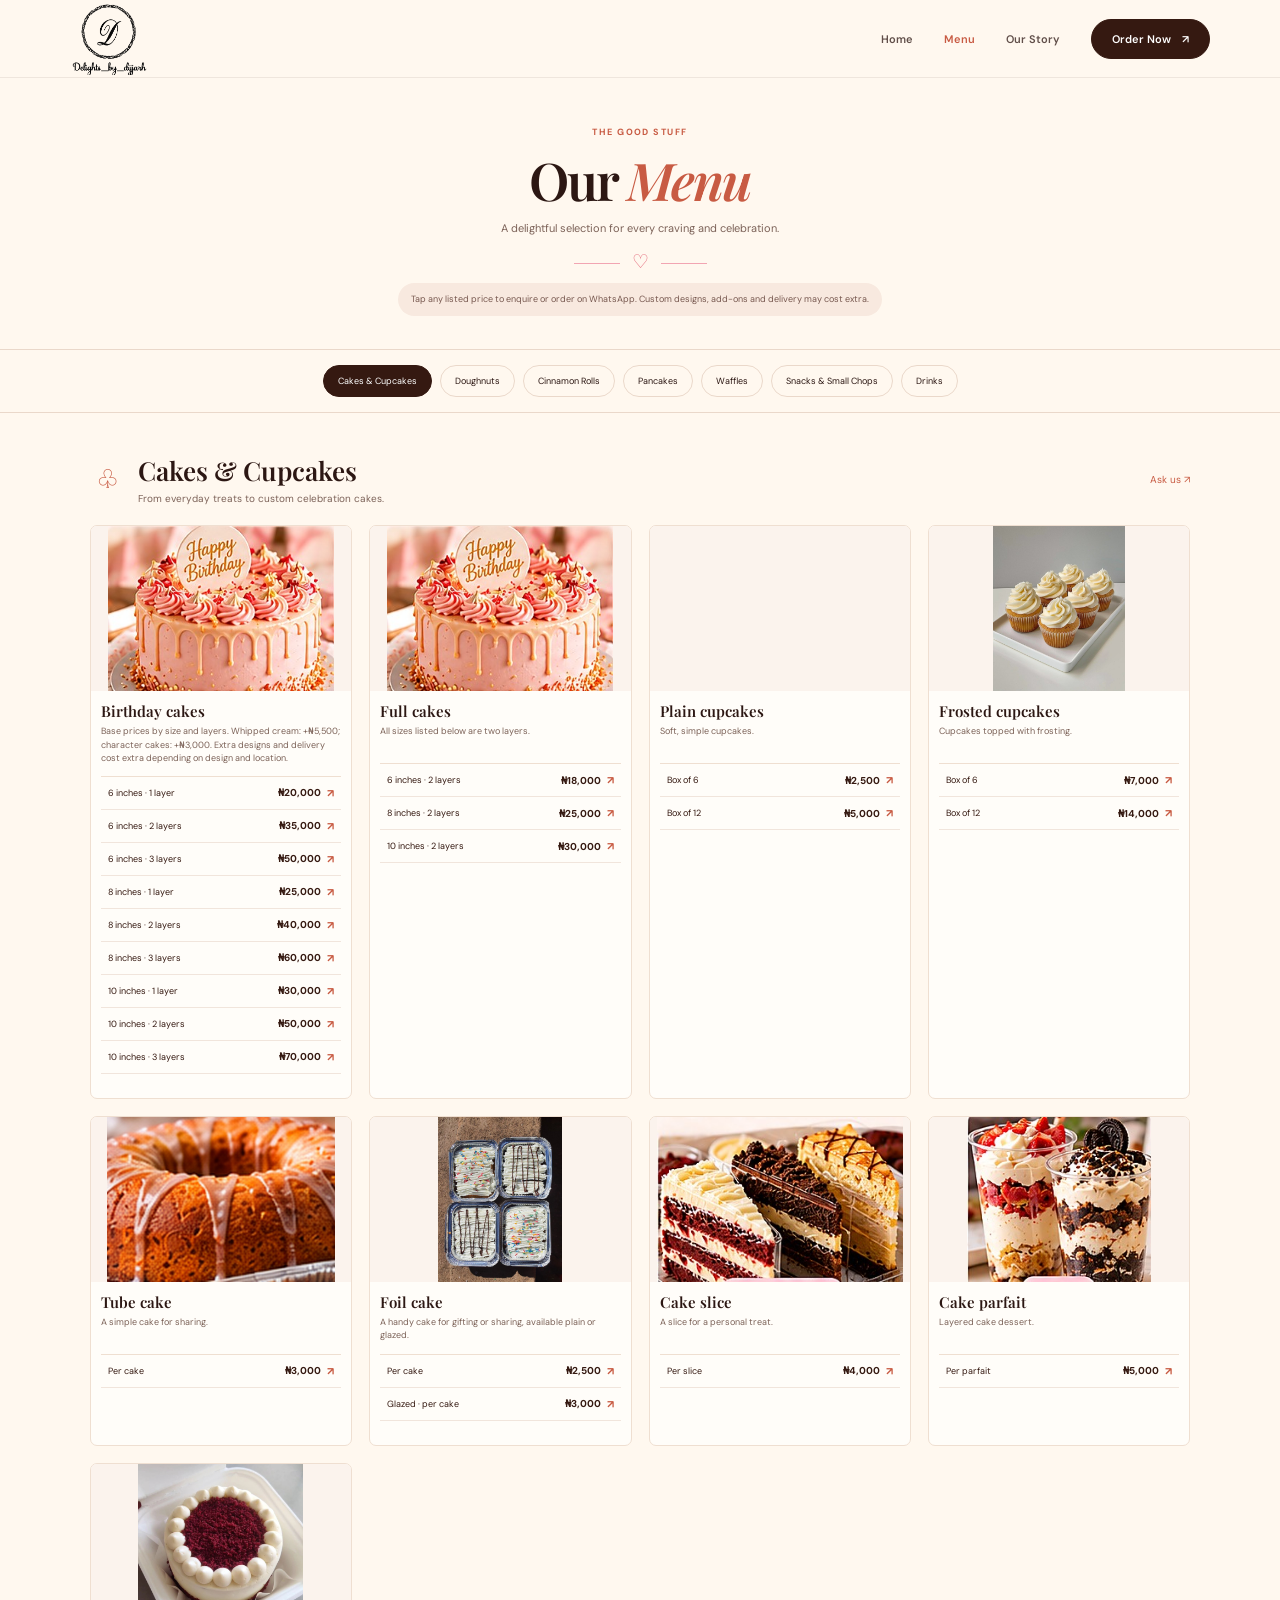
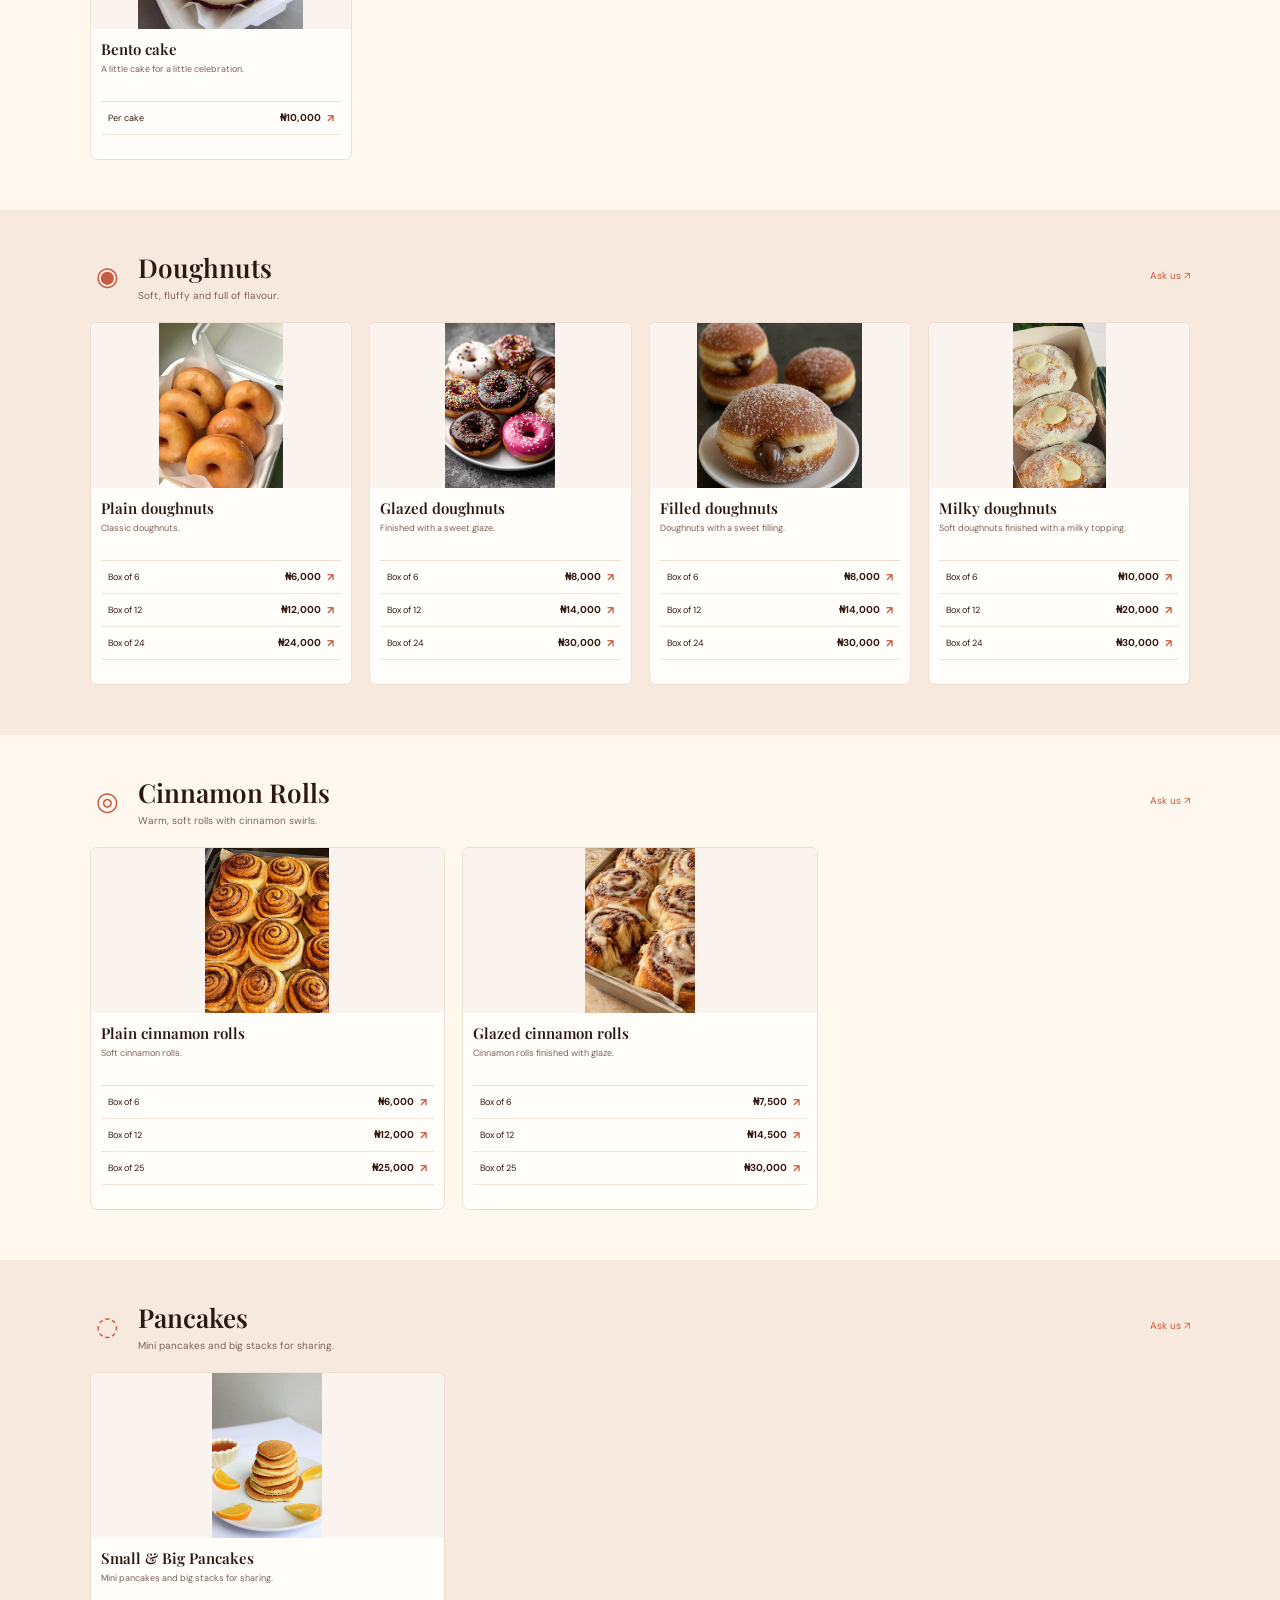
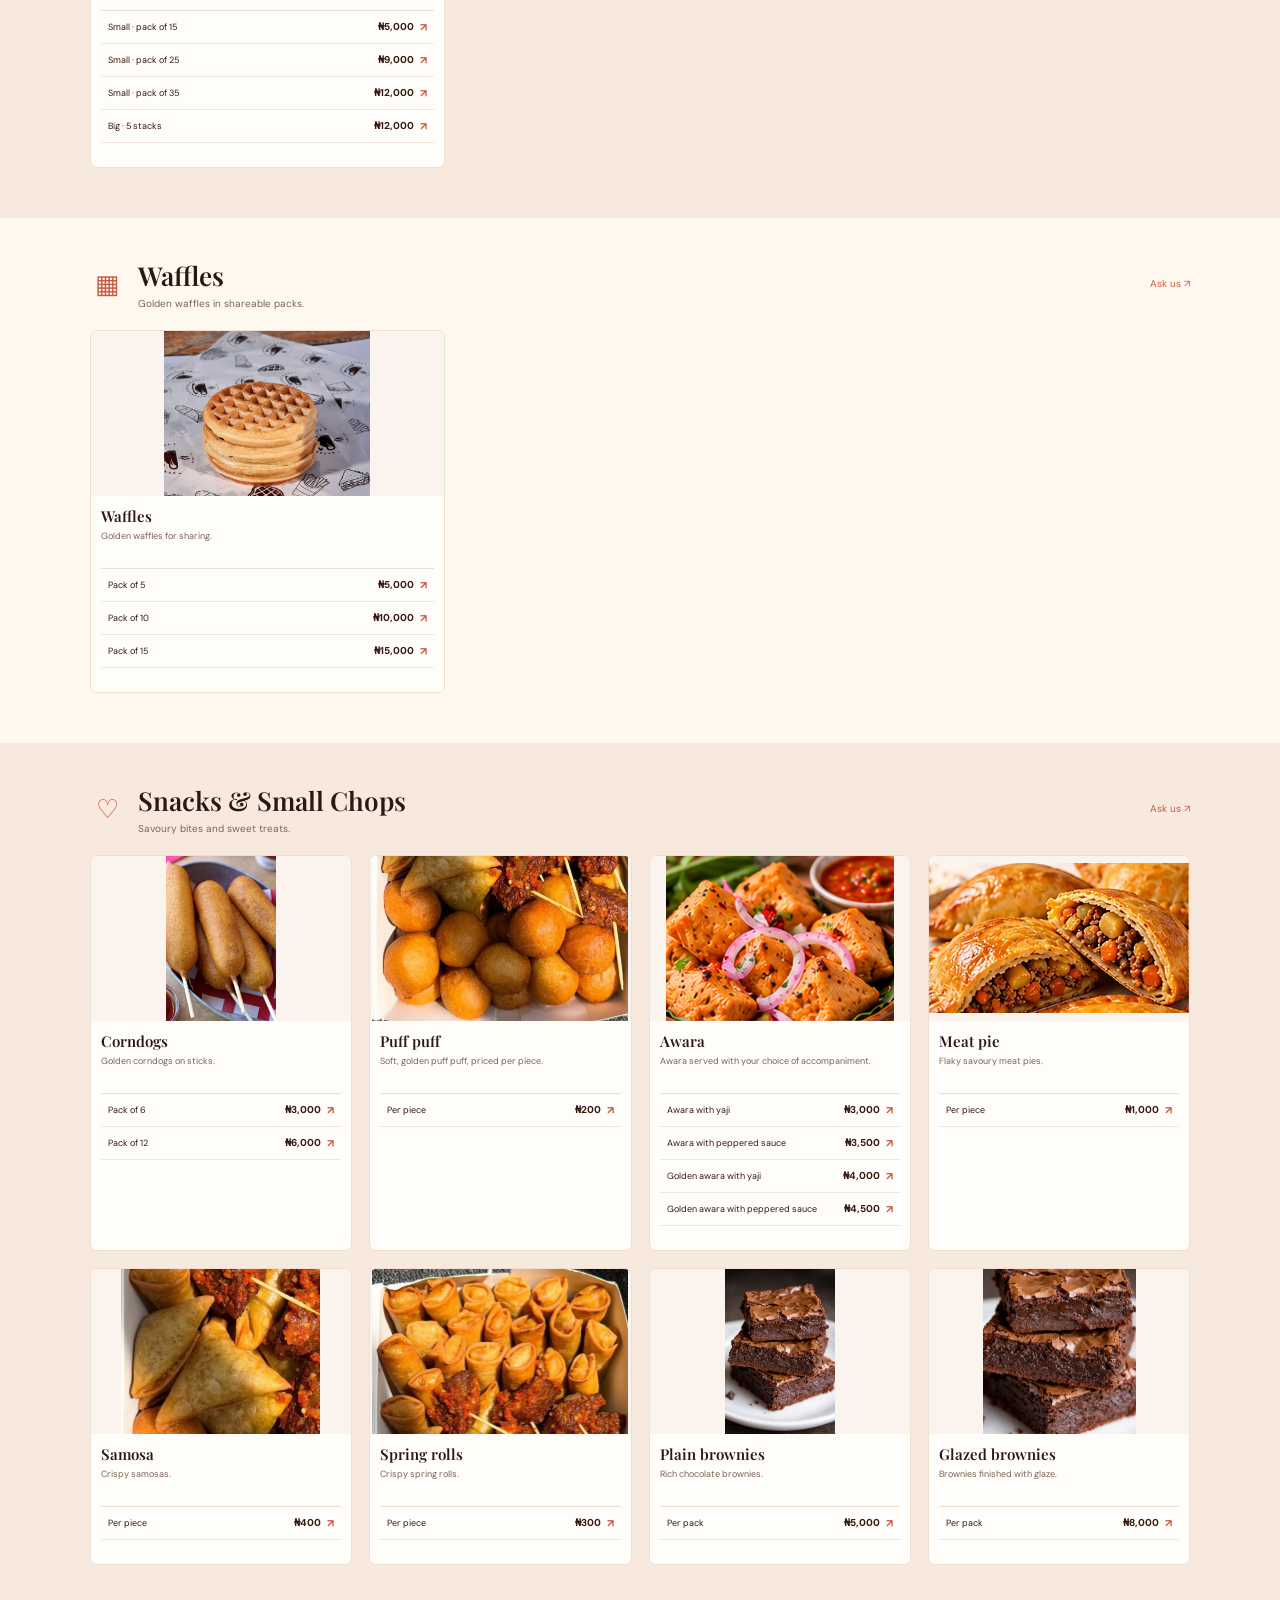
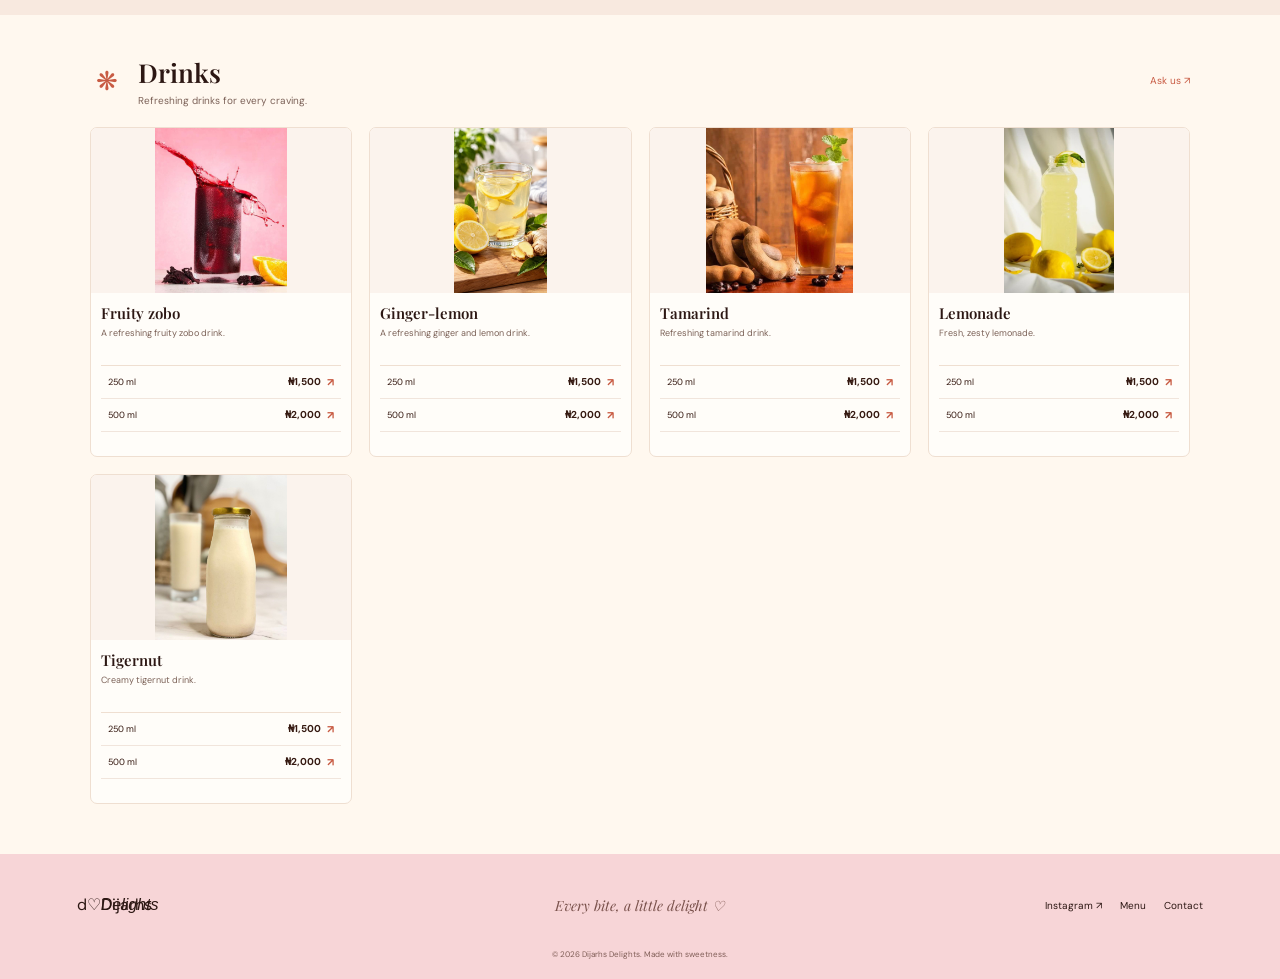
==== commit 6407a36d: "Add files via upload" ====
--- a/menu.html
+++ b/menu.html
@@ -29,23 +29,23 @@
     </article><article class="menu-card">
       <div class="menu-img" style="background-image:url('pictures/tube-cake.jpg')" role="img" aria-label="Tube cake"></div>
       <h3>Tube cake</h3><p>A simple cake for sharing.</p>
-      <ul class="price-list"><li><a class="price-option" href="https://wa.me/2347037272326?text=Hello%20Dijarhs%20Delights%21%20I%27d%20like%20to%20enquire%20about%20Per%20cake%20of%20Tube%20cake%2C%20listed%20at%20%E2%82%A62%2C000.%20Please%20confirm%20availability." target="_blank" rel="noreferrer"><span>Per cake</span><strong>₦2,000</strong><span class="price-arrow" aria-hidden="true">↗</span></a></li></ul>
+      <ul class="price-list"><li><a class="price-option" href="https://wa.me/2347037272326?text=Hello%20Dijarhs%20Delights%21%20I%27d%20like%20to%20enquire%20about%20Per%20cake%20of%20Tube%20cake%2C%20listed%20at%20%E2%82%A63%2C000.%20Please%20confirm%20availability." target="_blank" rel="noreferrer"><span>Per cake</span><strong>₦3,000</strong><span class="price-arrow" aria-hidden="true">↗</span></a></li></ul>
     </article><article class="menu-card">
       <div class="menu-img" style="background-image:url('pictures/foil-cake.jpg')" role="img" aria-label="Foil cake"></div>
-      <h3>Foil cake</h3><p>A handy cake for gifting or sharing.</p>
-      <ul class="price-list"><li><a class="price-option" href="https://wa.me/2347037272326?text=Hello%20Dijarhs%20Delights%21%20I%27d%20like%20to%20enquire%20about%20Per%20cake%20of%20Foil%20cake%2C%20listed%20at%20%E2%82%A62%2C000.%20Please%20confirm%20availability." target="_blank" rel="noreferrer"><span>Per cake</span><strong>₦2,000</strong><span class="price-arrow" aria-hidden="true">↗</span></a></li></ul>
+      <h3>Foil cake</h3><p>A handy cake for gifting or sharing, available plain or glazed.</p>
+      <ul class="price-list"><li><a class="price-option" href="https://wa.me/2347037272326?text=Hello%20Dijarhs%20Delights%21%20I%27d%20like%20to%20enquire%20about%20Per%20cake%20of%20Foil%20cake%2C%20listed%20at%20%E2%82%A62%2C500.%20Please%20confirm%20availability." target="_blank" rel="noreferrer"><span>Per cake</span><strong>₦2,500</strong><span class="price-arrow" aria-hidden="true">↗</span></a></li><li><a class="price-option" href="https://wa.me/2347037272326?text=Hello%20Dijarhs%20Delights%21%20I%27d%20like%20to%20enquire%20about%20Glazed%20%C2%B7%20per%20cake%20of%20Foil%20cake%2C%20listed%20at%20%E2%82%A63%2C000.%20Please%20confirm%20availability." target="_blank" rel="noreferrer"><span>Glazed · per cake</span><strong>₦3,000</strong><span class="price-arrow" aria-hidden="true">↗</span></a></li></ul>
     </article><article class="menu-card">
       <div class="menu-img" style="background-image:url('pictures/cake-slice.jpg')" role="img" aria-label="Cake slice"></div>
       <h3>Cake slice</h3><p>A slice for a personal treat.</p>
-      <ul class="price-list"><li><a class="price-option" href="https://wa.me/2347037272326?text=Hello%20Dijarhs%20Delights%21%20I%27d%20like%20to%20enquire%20about%20Per%20slice%20of%20Cake%20slice%2C%20listed%20at%20%E2%82%A62%2C000.%20Please%20confirm%20availability." target="_blank" rel="noreferrer"><span>Per slice</span><strong>₦2,000</strong><span class="price-arrow" aria-hidden="true">↗</span></a></li></ul>
+      <ul class="price-list"><li><a class="price-option" href="https://wa.me/2347037272326?text=Hello%20Dijarhs%20Delights%21%20I%27d%20like%20to%20enquire%20about%20Per%20slice%20of%20Cake%20slice%2C%20listed%20at%20%E2%82%A64%2C000.%20Please%20confirm%20availability." target="_blank" rel="noreferrer"><span>Per slice</span><strong>₦4,000</strong><span class="price-arrow" aria-hidden="true">↗</span></a></li></ul>
     </article><article class="menu-card">
       <div class="menu-img" style="background-image:url('pictures/cake-parfait.jpg')" role="img" aria-label="Cake parfait"></div>
       <h3>Cake parfait</h3><p>Layered cake dessert.</p>
-      <ul class="price-list"><li><a class="price-option" href="https://wa.me/2347037272326?text=Hello%20Dijarhs%20Delights%21%20I%27d%20like%20to%20enquire%20about%20Per%20parfait%20of%20Cake%20parfait%2C%20listed%20at%20%E2%82%A62%2C000.%20Please%20confirm%20availability." target="_blank" rel="noreferrer"><span>Per parfait</span><strong>₦2,000</strong><span class="price-arrow" aria-hidden="true">↗</span></a></li></ul>
+      <ul class="price-list"><li><a class="price-option" href="https://wa.me/2347037272326?text=Hello%20Dijarhs%20Delights%21%20I%27d%20like%20to%20enquire%20about%20Per%20parfait%20of%20Cake%20parfait%2C%20listed%20at%20%E2%82%A65%2C000.%20Please%20confirm%20availability." target="_blank" rel="noreferrer"><span>Per parfait</span><strong>₦5,000</strong><span class="price-arrow" aria-hidden="true">↗</span></a></li></ul>
     </article><article class="menu-card">
       <div class="menu-img" style="background-image:url('pictures/bento-cake.jpg')" role="img" aria-label="Bento cake"></div>
       <h3>Bento cake</h3><p>A little cake for a little celebration.</p>
-      <ul class="price-list"><li><a class="price-option" href="https://wa.me/2347037272326?text=Hello%20Dijarhs%20Delights%21%20I%27d%20like%20to%20enquire%20about%20Per%20cake%20of%20Bento%20cake%2C%20listed%20at%20%E2%82%A64%2C000.%20Please%20confirm%20availability." target="_blank" rel="noreferrer"><span>Per cake</span><strong>₦4,000</strong><span class="price-arrow" aria-hidden="true">↗</span></a></li></ul>
+      <ul class="price-list"><li><a class="price-option" href="https://wa.me/2347037272326?text=Hello%20Dijarhs%20Delights%21%20I%27d%20like%20to%20enquire%20about%20Per%20cake%20of%20Bento%20cake%2C%20listed%20at%20%E2%82%A610%2C000.%20Please%20confirm%20availability." target="_blank" rel="noreferrer"><span>Per cake</span><strong>₦10,000</strong><span class="price-arrow" aria-hidden="true">↗</span></a></li></ul>
     </article></div></section><section class="menu-section section tinted" id="doughnuts"><div class="menu-title"><span class="menu-icon">◉</span><div><h2>Doughnuts</h2><p>Soft, fluffy and full of flavour.</p></div><a href="https://wa.me/2347037272326?text=Hello%20Dijarhs%20Delights%21%20I%27d%20like%20to%20enquire%20about%20Doughnuts.%20Please%20share%20the%20current%20price%20and%20confirm%20availability." target="_blank" rel="noreferrer">Ask us ↗</a></div><div class="menu-grid four"><article class="menu-card">
       <div class="menu-img" style="background-image:url('pictures/plain-doughnuts.jpg')" role="img" aria-label="Plain doughnuts"></div>
       <h3>Plain doughnuts</h3><p>Classic doughnuts.</p>
@@ -71,13 +71,9 @@
       <h3>Glazed cinnamon rolls</h3><p>Cinnamon rolls finished with glaze.</p>
       <ul class="price-list"><li><a class="price-option" href="https://wa.me/2347037272326?text=Hello%20Dijarhs%20Delights%21%20I%27d%20like%20to%20enquire%20about%20Box%20of%206%20of%20Glazed%20cinnamon%20rolls%2C%20listed%20at%20%E2%82%A67%2C500.%20Please%20confirm%20availability." target="_blank" rel="noreferrer"><span>Box of 6</span><strong>₦7,500</strong><span class="price-arrow" aria-hidden="true">↗</span></a></li><li><a class="price-option" href="https://wa.me/2347037272326?text=Hello%20Dijarhs%20Delights%21%20I%27d%20like%20to%20enquire%20about%20Box%20of%2012%20of%20Glazed%20cinnamon%20rolls%2C%20listed%20at%20%E2%82%A614%2C500.%20Please%20confirm%20availability." target="_blank" rel="noreferrer"><span>Box of 12</span><strong>₦14,500</strong><span class="price-arrow" aria-hidden="true">↗</span></a></li><li><a class="price-option" href="https://wa.me/2347037272326?text=Hello%20Dijarhs%20Delights%21%20I%27d%20like%20to%20enquire%20about%20Box%20of%2025%20of%20Glazed%20cinnamon%20rolls%2C%20listed%20at%20%E2%82%A630%2C000.%20Please%20confirm%20availability." target="_blank" rel="noreferrer"><span>Box of 25</span><strong>₦30,000</strong><span class="price-arrow" aria-hidden="true">↗</span></a></li></ul>
     </article></div></section><section class="menu-section section tinted" id="pancakes"><div class="menu-title"><span class="menu-icon">◌</span><div><h2>Pancakes</h2><p>Mini pancakes and big stacks for sharing.</p></div><a href="https://wa.me/2347037272326?text=Hello%20Dijarhs%20Delights%21%20I%27d%20like%20to%20enquire%20about%20Pancakes.%20Please%20share%20the%20current%20price%20and%20confirm%20availability." target="_blank" rel="noreferrer">Ask us ↗</a></div><div class="menu-grid"><article class="menu-card">
-      <div class="menu-img" style="background-image:url('pictures/pancakes.jpg')" role="img" aria-label="Mini pancakes"></div>
-      <h3>Mini pancakes</h3><p>Mini pancakes for sharing.</p>
-      <ul class="price-list"><li><a class="price-option" href="https://wa.me/2347037272326?text=Hello%20Dijarhs%20Delights%21%20I%27d%20like%20to%20enquire%20about%20Pack%20of%2015%20of%20Mini%20pancakes%2C%20listed%20at%20%E2%82%A65%2C000.%20Please%20confirm%20availability." target="_blank" rel="noreferrer"><span>Pack of 15</span><strong>₦5,000</strong><span class="price-arrow" aria-hidden="true">↗</span></a></li><li><a class="price-option" href="https://wa.me/2347037272326?text=Hello%20Dijarhs%20Delights%21%20I%27d%20like%20to%20enquire%20about%20Pack%20of%2025%20of%20Mini%20pancakes%2C%20listed%20at%20%E2%82%A69%2C000.%20Please%20confirm%20availability." target="_blank" rel="noreferrer"><span>Pack of 25</span><strong>₦9,000</strong><span class="price-arrow" aria-hidden="true">↗</span></a></li><li><a class="price-option" href="https://wa.me/2347037272326?text=Hello%20Dijarhs%20Delights%21%20I%27d%20like%20to%20enquire%20about%20Pack%20of%2035%20of%20Mini%20pancakes%2C%20listed%20at%20%E2%82%A612%2C000.%20Please%20confirm%20availability." target="_blank" rel="noreferrer"><span>Pack of 35</span><strong>₦12,000</strong><span class="price-arrow" aria-hidden="true">↗</span></a></li></ul>
-    </article><article class="menu-card">
-      <div class="menu-img" style="background-image:url('pictures/pancakes.jpg')" role="img" aria-label="Big pancakes"></div>
-      <h3>Big pancakes</h3><p>Five stacks of pancakes.</p>
-      <ul class="price-list"><li><a class="price-option" href="https://wa.me/2347037272326?text=Hello%20Dijarhs%20Delights%21%20I%27d%20like%20to%20enquire%20about%205%20stacks%20of%20Big%20pancakes%2C%20listed%20at%20%E2%82%A612%2C000.%20Please%20confirm%20availability." target="_blank" rel="noreferrer"><span>5 stacks</span><strong>₦12,000</strong><span class="price-arrow" aria-hidden="true">↗</span></a></li></ul>
+      <div class="menu-img" style="background-image:url('pictures/pancakes.jpg')" role="img" aria-label="Small and big pancakes"></div>
+      <h3>Small &amp; Big Pancakes</h3><p>Mini pancakes and big stacks for sharing.</p>
+      <ul class="price-list"><li><a class="price-option" href="https://wa.me/2347037272326?text=Hello%20Dijarhs%20Delights%21%20I%27d%20like%20to%20enquire%20about%20Small%20%C2%B7%20pack%20of%2015%20of%20Pancakes%2C%20listed%20at%20%E2%82%A65%2C000.%20Please%20confirm%20availability." target="_blank" rel="noreferrer"><span>Small · pack of 15</span><strong>₦5,000</strong><span class="price-arrow" aria-hidden="true">↗</span></a></li><li><a class="price-option" href="https://wa.me/2347037272326?text=Hello%20Dijarhs%20Delights%21%20I%27d%20like%20to%20enquire%20about%20Small%20%C2%B7%20pack%20of%2025%20of%20Pancakes%2C%20listed%20at%20%E2%82%A69%2C000.%20Please%20confirm%20availability." target="_blank" rel="noreferrer"><span>Small · pack of 25</span><strong>₦9,000</strong><span class="price-arrow" aria-hidden="true">↗</span></a></li><li><a class="price-option" href="https://wa.me/2347037272326?text=Hello%20Dijarhs%20Delights%21%20I%27d%20like%20to%20enquire%20about%20Small%20%C2%B7%20pack%20of%2035%20of%20Pancakes%2C%20listed%20at%20%E2%82%A612%2C000.%20Please%20confirm%20availability." target="_blank" rel="noreferrer"><span>Small · pack of 35</span><strong>₦12,000</strong><span class="price-arrow" aria-hidden="true">↗</span></a></li><li><a class="price-option" href="https://wa.me/2347037272326?text=Hello%20Dijarhs%20Delights%21%20I%27d%20like%20to%20enquire%20about%20Big%20%C2%B7%205%20stacks%20of%20Pancakes%2C%20listed%20at%20%E2%82%A612%2C000.%20Please%20confirm%20availability." target="_blank" rel="noreferrer"><span>Big · 5 stacks</span><strong>₦12,000</strong><span class="price-arrow" aria-hidden="true">↗</span></a></li></ul>
     </article></div></section><section class="menu-section section" id="waffles"><div class="menu-title"><span class="menu-icon">▦</span><div><h2>Waffles</h2><p>Golden waffles in shareable packs.</p></div><a href="https://wa.me/2347037272326?text=Hello%20Dijarhs%20Delights%21%20I%27d%20like%20to%20enquire%20about%20Waffles.%20Please%20share%20the%20current%20price%20and%20confirm%20availability." target="_blank" rel="noreferrer">Ask us ↗</a></div><div class="menu-grid"><article class="menu-card">
       <div class="menu-img" style="background-image:url('pictures/waffles.jpg')" role="img" aria-label="Waffles"></div>
       <h3>Waffles</h3><p>Golden waffles for sharing.</p>
@@ -85,15 +81,15 @@
     </article></div></section><section class="menu-section section tinted" id="snacks"><div class="menu-title"><span class="menu-icon">♡</span><div><h2>Snacks &amp; Small Chops</h2><p>Savoury bites and sweet treats.</p></div><a href="https://wa.me/2347037272326?text=Hello%20Dijarhs%20Delights%21%20I%27d%20like%20to%20enquire%20about%20Snacks%20%26%20Small%20Chops.%20Please%20share%20the%20current%20price%20and%20confirm%20availability." target="_blank" rel="noreferrer">Ask us ↗</a></div><div class="menu-grid four"><article class="menu-card">
       <div class="menu-img" style="background-image:url('pictures/corndogs.jpg')" role="img" aria-label="Corndogs"></div>
       <h3>Corndogs</h3><p>Golden corndogs on sticks.</p>
-      <ul class="price-list"><li><a class="price-option" href="https://wa.me/2347037272326?text=Hello%20Dijarhs%20Delights%21%20I%27d%20like%20to%20enquire%20about%20Pack%20of%2010%20of%20Corndogs%2C%20listed%20at%20%E2%82%A63%2C000.%20Please%20confirm%20availability." target="_blank" rel="noreferrer"><span>Pack of 10</span><strong>₦3,000</strong><span class="price-arrow" aria-hidden="true">↗</span></a></li><li><a class="price-option" href="https://wa.me/2347037272326?text=Hello%20Dijarhs%20Delights%21%20I%27d%20like%20to%20enquire%20about%20Pack%20of%2020%20of%20Corndogs%2C%20listed%20at%20%E2%82%A67%2C000.%20Please%20confirm%20availability." target="_blank" rel="noreferrer"><span>Pack of 20</span><strong>₦7,000</strong><span class="price-arrow" aria-hidden="true">↗</span></a></li></ul>
+      <ul class="price-list"><li><a class="price-option" href="https://wa.me/2347037272326?text=Hello%20Dijarhs%20Delights%21%20I%27d%20like%20to%20enquire%20about%20Pack%20of%206%20of%20Corndogs%2C%20listed%20at%20%E2%82%A63%2C000.%20Please%20confirm%20availability." target="_blank" rel="noreferrer"><span>Pack of 6</span><strong>₦3,000</strong><span class="price-arrow" aria-hidden="true">↗</span></a></li><li><a class="price-option" href="https://wa.me/2347037272326?text=Hello%20Dijarhs%20Delights%21%20I%27d%20like%20to%20enquire%20about%20Pack%20of%2012%20of%20Corndogs%2C%20listed%20at%20%E2%82%A66%2C000.%20Please%20confirm%20availability." target="_blank" rel="noreferrer"><span>Pack of 12</span><strong>₦6,000</strong><span class="price-arrow" aria-hidden="true">↗</span></a></li></ul>
     </article><article class="menu-card">
       <div class="menu-img" style="background-image:url('pictures/puff-puff.jpg')" role="img" aria-label="Puff puff"></div>
-      <h3>Puff puff</h3><p>Soft, golden puff puff.</p>
-      <ul class="price-list"><li><a class="price-option" href="https://wa.me/2347037272326?text=Hello%20Dijarhs%20Delights%21%20I%27d%20like%20to%20enquire%20about%20Plain%20%C2%B7%20per%20pack%20of%20Puff%20puff%2C%20listed%20at%20%E2%82%A62%2C000.%20Please%20confirm%20availability." target="_blank" rel="noreferrer"><span>Plain · per pack</span><strong>₦2,000</strong><span class="price-arrow" aria-hidden="true">↗</span></a></li><li><a class="price-option" href="https://wa.me/2347037272326?text=Hello%20Dijarhs%20Delights%21%20I%27d%20like%20to%20enquire%20about%20Glazed%20%C2%B7%20per%20pack%20of%20Puff%20puff%2C%20listed%20at%20%E2%82%A63%2C000.%20Please%20confirm%20availability." target="_blank" rel="noreferrer"><span>Glazed · per pack</span><strong>₦3,000</strong><span class="price-arrow" aria-hidden="true">↗</span></a></li></ul>
+      <h3>Puff puff</h3><p>Soft, golden puff puff, priced per piece.</p>
+      <ul class="price-list"><li><a class="price-option" href="https://wa.me/2347037272326?text=Hello%20Dijarhs%20Delights%21%20I%27d%20like%20to%20enquire%20about%20Per%20piece%20of%20Puff%20puff%2C%20listed%20at%20%E2%82%A6200.%20Please%20confirm%20availability." target="_blank" rel="noreferrer"><span>Per piece</span><strong>₦200</strong><span class="price-arrow" aria-hidden="true">↗</span></a></li></ul>
     </article><article class="menu-card">
       <div class="menu-img" style="background-image:url('pictures/awara.jpg')" role="img" aria-label="Awara"></div>
       <h3>Awara</h3><p>Awara served with your choice of accompaniment.</p>
-      <ul class="price-list"><li><a class="price-option" href="https://wa.me/2347037272326?text=Hello%20Dijarhs%20Delights%21%20I%27d%20like%20to%20enquire%20about%20Awara%20with%20yaji%20of%20Awara%2C%20listed%20at%20%E2%82%A62%2C000.%20Please%20confirm%20availability." target="_blank" rel="noreferrer"><span>Awara with yaji</span><strong>₦2,000</strong><span class="price-arrow" aria-hidden="true">↗</span></a></li><li><a class="price-option" href="https://wa.me/2347037272326?text=Hello%20Dijarhs%20Delights%21%20I%27d%20like%20to%20enquire%20about%20Awara%20with%20peppered%20sauce%20of%20Awara%2C%20listed%20at%20%E2%82%A62%2C500.%20Please%20confirm%20availability." target="_blank" rel="noreferrer"><span>Awara with peppered sauce</span><strong>₦2,500</strong><span class="price-arrow" aria-hidden="true">↗</span></a></li><li><a class="price-option" href="https://wa.me/2347037272326?text=Hello%20Dijarhs%20Delights%21%20I%27d%20like%20to%20enquire%20about%20Golden%20awara%20with%20yaji%20of%20Awara%2C%20listed%20at%20%E2%82%A63%2C000.%20Please%20confirm%20availability." target="_blank" rel="noreferrer"><span>Golden awara with yaji</span><strong>₦3,000</strong><span class="price-arrow" aria-hidden="true">↗</span></a></li><li><a class="price-option" href="https://wa.me/2347037272326?text=Hello%20Dijarhs%20Delights%21%20I%27d%20like%20to%20enquire%20about%20Golden%20awara%20with%20peppered%20sauce%20of%20Awara%2C%20listed%20at%20%E2%82%A63%2C500.%20Please%20confirm%20availability." target="_blank" rel="noreferrer"><span>Golden awara with peppered sauce</span><strong>₦3,500</strong><span class="price-arrow" aria-hidden="true">↗</span></a></li></ul>
+      <ul class="price-list"><li><a class="price-option" href="https://wa.me/2347037272326?text=Hello%20Dijarhs%20Delights%21%20I%27d%20like%20to%20enquire%20about%20Awara%20with%20yaji%20of%20Awara%2C%20listed%20at%20%E2%82%A63%2C000.%20Please%20confirm%20availability." target="_blank" rel="noreferrer"><span>Awara with yaji</span><strong>₦3,000</strong><span class="price-arrow" aria-hidden="true">↗</span></a></li><li><a class="price-option" href="https://wa.me/2347037272326?text=Hello%20Dijarhs%20Delights%21%20I%27d%20like%20to%20enquire%20about%20Awara%20with%20peppered%20sauce%20of%20Awara%2C%20listed%20at%20%E2%82%A63%2C500.%20Please%20confirm%20availability." target="_blank" rel="noreferrer"><span>Awara with peppered sauce</span><strong>₦3,500</strong><span class="price-arrow" aria-hidden="true">↗</span></a></li><li><a class="price-option" href="https://wa.me/2347037272326?text=Hello%20Dijarhs%20Delights%21%20I%27d%20like%20to%20enquire%20about%20Golden%20awara%20with%20yaji%20of%20Awara%2C%20listed%20at%20%E2%82%A64%2C000.%20Please%20confirm%20availability." target="_blank" rel="noreferrer"><span>Golden awara with yaji</span><strong>₦4,000</strong><span class="price-arrow" aria-hidden="true">↗</span></a></li><li><a class="price-option" href="https://wa.me/2347037272326?text=Hello%20Dijarhs%20Delights%21%20I%27d%20like%20to%20enquire%20about%20Golden%20awara%20with%20peppered%20sauce%20of%20Awara%2C%20listed%20at%20%E2%82%A64%2C500.%20Please%20confirm%20availability." target="_blank" rel="noreferrer"><span>Golden awara with peppered sauce</span><strong>₦4,500</strong><span class="price-arrow" aria-hidden="true">↗</span></a></li></ul>
     </article><article class="menu-card">
       <div class="menu-img" style="background-image:url('pictures/meat-pie.jpg')" role="img" aria-label="Meat pie"></div>
       <h3>Meat pie</h3><p>Flaky savoury meat pies.</p>
@@ -109,31 +105,31 @@
     </article><article class="menu-card">
       <div class="menu-img" style="background-image:url('pictures/plain-brownies.jpg')" role="img" aria-label="Plain brownies"></div>
       <h3>Plain brownies</h3><p>Rich chocolate brownies.</p>
-      <ul class="price-list"><li><a class="price-option" href="https://wa.me/2347037272326?text=Hello%20Dijarhs%20Delights%21%20I%27d%20like%20to%20enquire%20about%20Per%20pack%20of%20Plain%20brownies%2C%20listed%20at%20%E2%82%A63%2C000.%20Please%20confirm%20availability." target="_blank" rel="noreferrer"><span>Per pack</span><strong>₦3,000</strong><span class="price-arrow" aria-hidden="true">↗</span></a></li></ul>
+      <ul class="price-list"><li><a class="price-option" href="https://wa.me/2347037272326?text=Hello%20Dijarhs%20Delights%21%20I%27d%20like%20to%20enquire%20about%20Per%20pack%20of%20Plain%20brownies%2C%20listed%20at%20%E2%82%A65%2C000.%20Please%20confirm%20availability." target="_blank" rel="noreferrer"><span>Per pack</span><strong>₦5,000</strong><span class="price-arrow" aria-hidden="true">↗</span></a></li></ul>
     </article><article class="menu-card">
       <div class="menu-img" style="background-image:url('pictures/glazed-brownies.jpg')" role="img" aria-label="Glazed brownies"></div>
       <h3>Glazed brownies</h3><p>Brownies finished with glaze.</p>
-      <ul class="price-list"><li><a class="price-option" href="https://wa.me/2347037272326?text=Hello%20Dijarhs%20Delights%21%20I%27d%20like%20to%20enquire%20about%20Per%20pack%20of%20Glazed%20brownies%2C%20listed%20at%20%E2%82%A64%2C000.%20Please%20confirm%20availability." target="_blank" rel="noreferrer"><span>Per pack</span><strong>₦4,000</strong><span class="price-arrow" aria-hidden="true">↗</span></a></li></ul>
+      <ul class="price-list"><li><a class="price-option" href="https://wa.me/2347037272326?text=Hello%20Dijarhs%20Delights%21%20I%27d%20like%20to%20enquire%20about%20Per%20pack%20of%20Glazed%20brownies%2C%20listed%20at%20%E2%82%A68%2C000.%20Please%20confirm%20availability." target="_blank" rel="noreferrer"><span>Per pack</span><strong>₦8,000</strong><span class="price-arrow" aria-hidden="true">↗</span></a></li></ul>
     </article></div></section><section class="menu-section section" id="drinks"><div class="menu-title"><span class="menu-icon">❋</span><div><h2>Drinks</h2><p>Refreshing drinks for every craving.</p></div><a href="https://wa.me/2347037272326?text=Hello%20Dijarhs%20Delights%21%20I%27d%20like%20to%20enquire%20about%20Drinks.%20Please%20share%20the%20current%20price%20and%20confirm%20availability." target="_blank" rel="noreferrer">Ask us ↗</a></div><div class="menu-grid four"><article class="menu-card">
       <div class="menu-img" style="background-image:url('pictures/fruity-zobo.jpg')" role="img" aria-label="Fruity zobo"></div>
       <h3>Fruity zobo</h3><p>A refreshing fruity zobo drink.</p>
-      <ul class="price-list"><li><a class="price-option" href="https://wa.me/2347037272326?text=Hello%20Dijarhs%20Delights%21%20I%27d%20like%20to%20enquire%20about%20Per%20drink%20of%20Fruity%20zobo%2C%20listed%20at%20%E2%82%A6800.%20Please%20confirm%20availability." target="_blank" rel="noreferrer"><span>Per drink</span><strong>₦800</strong><span class="price-arrow" aria-hidden="true">↗</span></a></li></ul>
+      <ul class="price-list"><li><a class="price-option" href="https://wa.me/2347037272326?text=Hello%20Dijarhs%20Delights%21%20I%27d%20like%20to%20enquire%20about%20250%20ml%20of%20Fruity%20zobo%2C%20listed%20at%20%E2%82%A61%2C500.%20Please%20confirm%20availability." target="_blank" rel="noreferrer"><span>250 ml</span><strong>₦1,500</strong><span class="price-arrow" aria-hidden="true">↗</span></a></li><li><a class="price-option" href="https://wa.me/2347037272326?text=Hello%20Dijarhs%20Delights%21%20I%27d%20like%20to%20enquire%20about%20500%20ml%20of%20Fruity%20zobo%2C%20listed%20at%20%E2%82%A62%2C000.%20Please%20confirm%20availability." target="_blank" rel="noreferrer"><span>500 ml</span><strong>₦2,000</strong><span class="price-arrow" aria-hidden="true">↗</span></a></li></ul>
     </article><article class="menu-card">
       <div class="menu-img" style="background-image:url('pictures/ginger-lemon.jpg')" role="img" aria-label="Ginger-lemon"></div>
       <h3>Ginger-lemon</h3><p>A refreshing ginger and lemon drink.</p>
-      <ul class="price-list"><li><a class="price-option" href="https://wa.me/2347037272326?text=Hello%20Dijarhs%20Delights%21%20I%27d%20like%20to%20enquire%20about%20Per%20drink%20of%20Ginger-lemon%2C%20listed%20at%20%E2%82%A6800.%20Please%20confirm%20availability." target="_blank" rel="noreferrer"><span>Per drink</span><strong>₦800</strong><span class="price-arrow" aria-hidden="true">↗</span></a></li></ul>
+      <ul class="price-list"><li><a class="price-option" href="https://wa.me/2347037272326?text=Hello%20Dijarhs%20Delights%21%20I%27d%20like%20to%20enquire%20about%20250%20ml%20of%20Ginger-lemon%2C%20listed%20at%20%E2%82%A61%2C500.%20Please%20confirm%20availability." target="_blank" rel="noreferrer"><span>250 ml</span><strong>₦1,500</strong><span class="price-arrow" aria-hidden="true">↗</span></a></li><li><a class="price-option" href="https://wa.me/2347037272326?text=Hello%20Dijarhs%20Delights%21%20I%27d%20like%20to%20enquire%20about%20500%20ml%20of%20Ginger-lemon%2C%20listed%20at%20%E2%82%A62%2C000.%20Please%20confirm%20availability." target="_blank" rel="noreferrer"><span>500 ml</span><strong>₦2,000</strong><span class="price-arrow" aria-hidden="true">↗</span></a></li></ul>
     </article><article class="menu-card">
       <div class="menu-img" style="background-image:url('pictures/tamarind-drink.jpg')" role="img" aria-label="Tamarind"></div>
       <h3>Tamarind</h3><p>Refreshing tamarind drink.</p>
-      <ul class="price-list"><li><a class="price-option" href="https://wa.me/2347037272326?text=Hello%20Dijarhs%20Delights%21%20I%27d%20like%20to%20enquire%20about%20Per%20drink%20of%20Tamarind%2C%20listed%20at%20%E2%82%A6800.%20Please%20confirm%20availability." target="_blank" rel="noreferrer"><span>Per drink</span><strong>₦800</strong><span class="price-arrow" aria-hidden="true">↗</span></a></li></ul>
+      <ul class="price-list"><li><a class="price-option" href="https://wa.me/2347037272326?text=Hello%20Dijarhs%20Delights%21%20I%27d%20like%20to%20enquire%20about%20250%20ml%20of%20Tamarind%2C%20listed%20at%20%E2%82%A61%2C500.%20Please%20confirm%20availability." target="_blank" rel="noreferrer"><span>250 ml</span><strong>₦1,500</strong><span class="price-arrow" aria-hidden="true">↗</span></a></li><li><a class="price-option" href="https://wa.me/2347037272326?text=Hello%20Dijarhs%20Delights%21%20I%27d%20like%20to%20enquire%20about%20500%20ml%20of%20Tamarind%2C%20listed%20at%20%E2%82%A62%2C000.%20Please%20confirm%20availability." target="_blank" rel="noreferrer"><span>500 ml</span><strong>₦2,000</strong><span class="price-arrow" aria-hidden="true">↗</span></a></li></ul>
     </article><article class="menu-card">
       <div class="menu-img" style="background-image:url('pictures/lemonade.jpg')" role="img" aria-label="Lemonade"></div>
       <h3>Lemonade</h3><p>Fresh, zesty lemonade.</p>
-      <ul class="price-list"><li><a class="price-option" href="https://wa.me/2347037272326?text=Hello%20Dijarhs%20Delights%21%20I%27d%20like%20to%20enquire%20about%20Per%20drink%20of%20Lemonade%2C%20listed%20at%20%E2%82%A6800.%20Please%20confirm%20availability." target="_blank" rel="noreferrer"><span>Per drink</span><strong>₦800</strong><span class="price-arrow" aria-hidden="true">↗</span></a></li></ul>
+      <ul class="price-list"><li><a class="price-option" href="https://wa.me/2347037272326?text=Hello%20Dijarhs%20Delights%21%20I%27d%20like%20to%20enquire%20about%20250%20ml%20of%20Lemonade%2C%20listed%20at%20%E2%82%A61%2C500.%20Please%20confirm%20availability." target="_blank" rel="noreferrer"><span>250 ml</span><strong>₦1,500</strong><span class="price-arrow" aria-hidden="true">↗</span></a></li><li><a class="price-option" href="https://wa.me/2347037272326?text=Hello%20Dijarhs%20Delights%21%20I%27d%20like%20to%20enquire%20about%20500%20ml%20of%20Lemonade%2C%20listed%20at%20%E2%82%A62%2C000.%20Please%20confirm%20availability." target="_blank" rel="noreferrer"><span>500 ml</span><strong>₦2,000</strong><span class="price-arrow" aria-hidden="true">↗</span></a></li></ul>
     </article><article class="menu-card">
       <div class="menu-img" style="background-image:url('pictures/tigernut-drink.jpg')" role="img" aria-label="Tigernut"></div>
       <h3>Tigernut</h3><p>Creamy tigernut drink.</p>
-      <ul class="price-list"><li><a class="price-option" href="https://wa.me/2347037272326?text=Hello%20Dijarhs%20Delights%21%20I%27d%20like%20to%20enquire%20about%20Per%20drink%20of%20Tigernut%2C%20listed%20at%20%E2%82%A6800.%20Please%20confirm%20availability." target="_blank" rel="noreferrer"><span>Per drink</span><strong>₦800</strong><span class="price-arrow" aria-hidden="true">↗</span></a></li></ul>
+      <ul class="price-list"><li><a class="price-option" href="https://wa.me/2347037272326?text=Hello%20Dijarhs%20Delights%21%20I%27d%20like%20to%20enquire%20about%20250%20ml%20of%20Tigernut%2C%20listed%20at%20%E2%82%A61%2C500.%20Please%20confirm%20availability." target="_blank" rel="noreferrer"><span>250 ml</span><strong>₦1,500</strong><span class="price-arrow" aria-hidden="true">↗</span></a></li><li><a class="price-option" href="https://wa.me/2347037272326?text=Hello%20Dijarhs%20Delights%21%20I%27d%20like%20to%20enquire%20about%20500%20ml%20of%20Tigernut%2C%20listed%20at%20%E2%82%A62%2C000.%20Please%20confirm%20availability." target="_blank" rel="noreferrer"><span>500 ml</span><strong>₦2,000</strong><span class="price-arrow" aria-hidden="true">↗</span></a></li></ul>
     </article></div></section></main><footer class="footer">
 <a class="brand" href="index.html"><span class="brand-icon">d<span>♡</span></span><span class="brand-name">Dijarhs<br><i>Delights</i></span></a>
 <p>Every bite, a little delight ♡</p>
